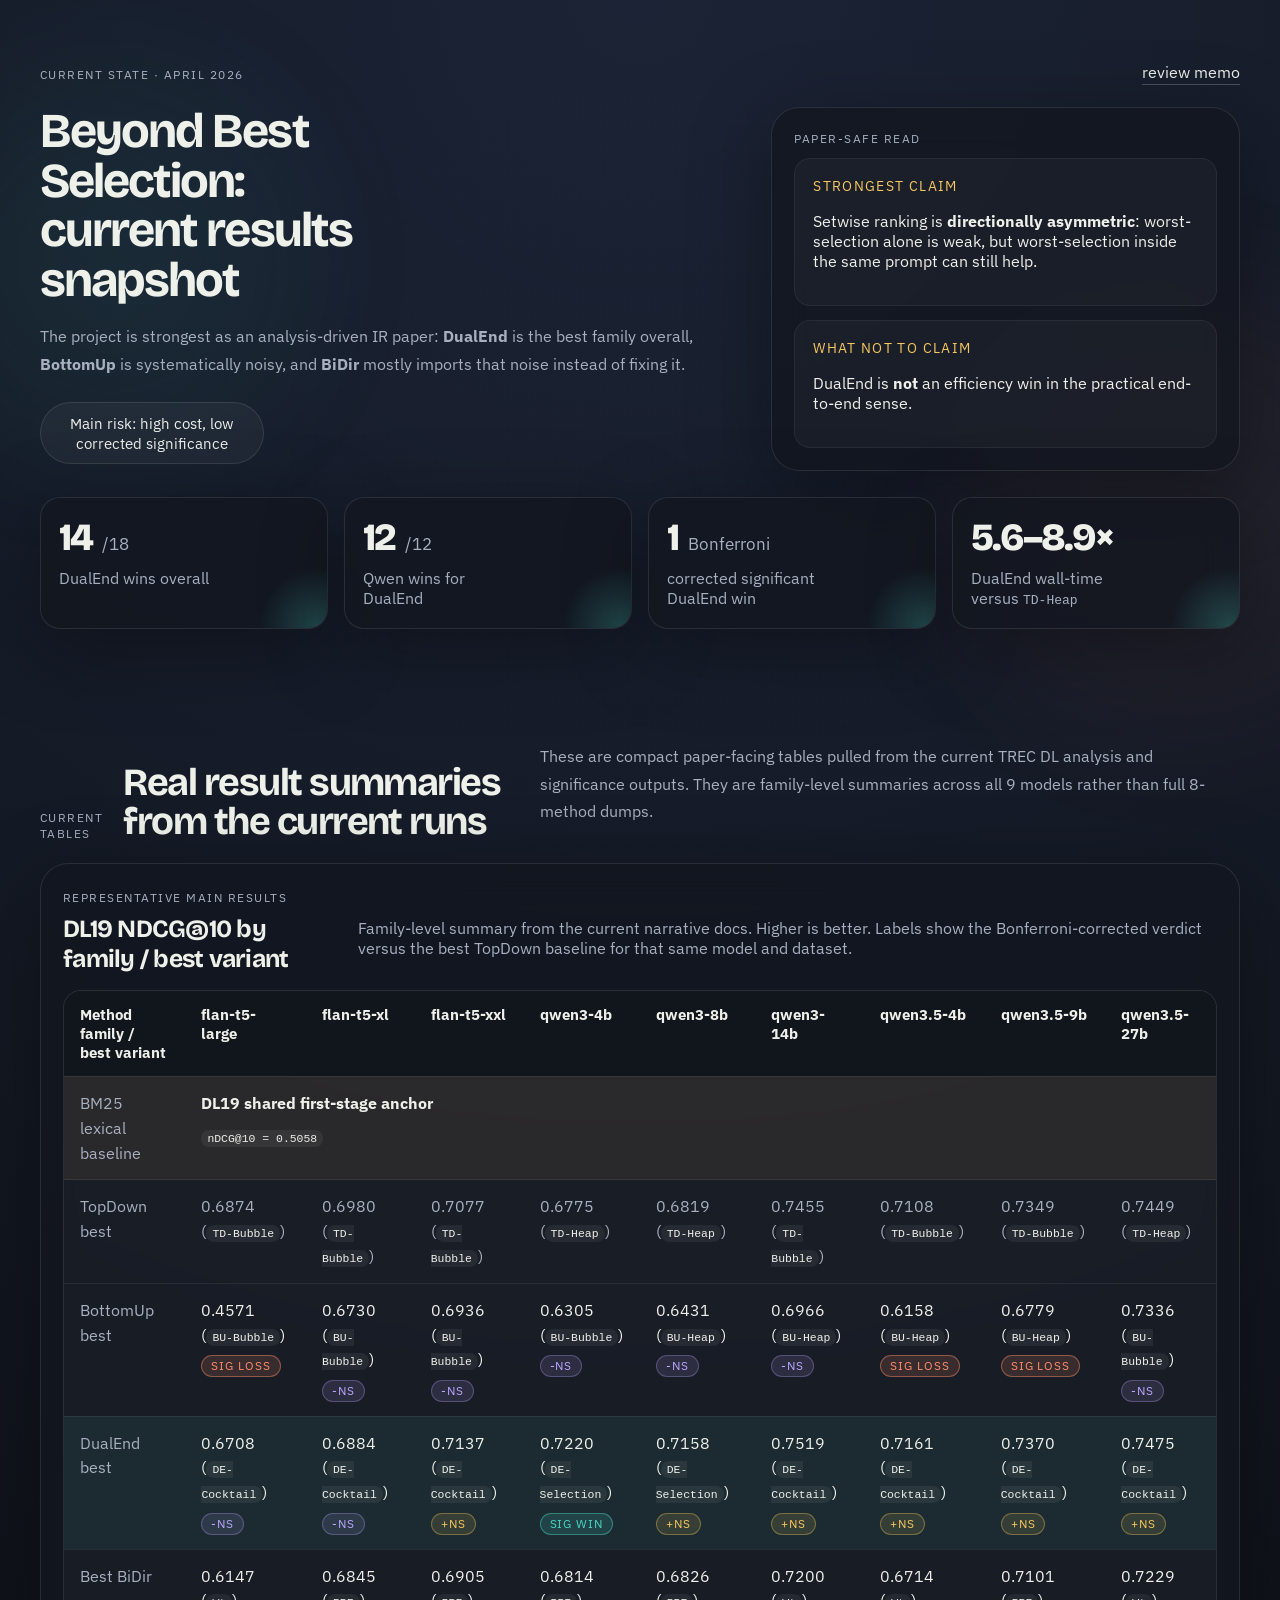
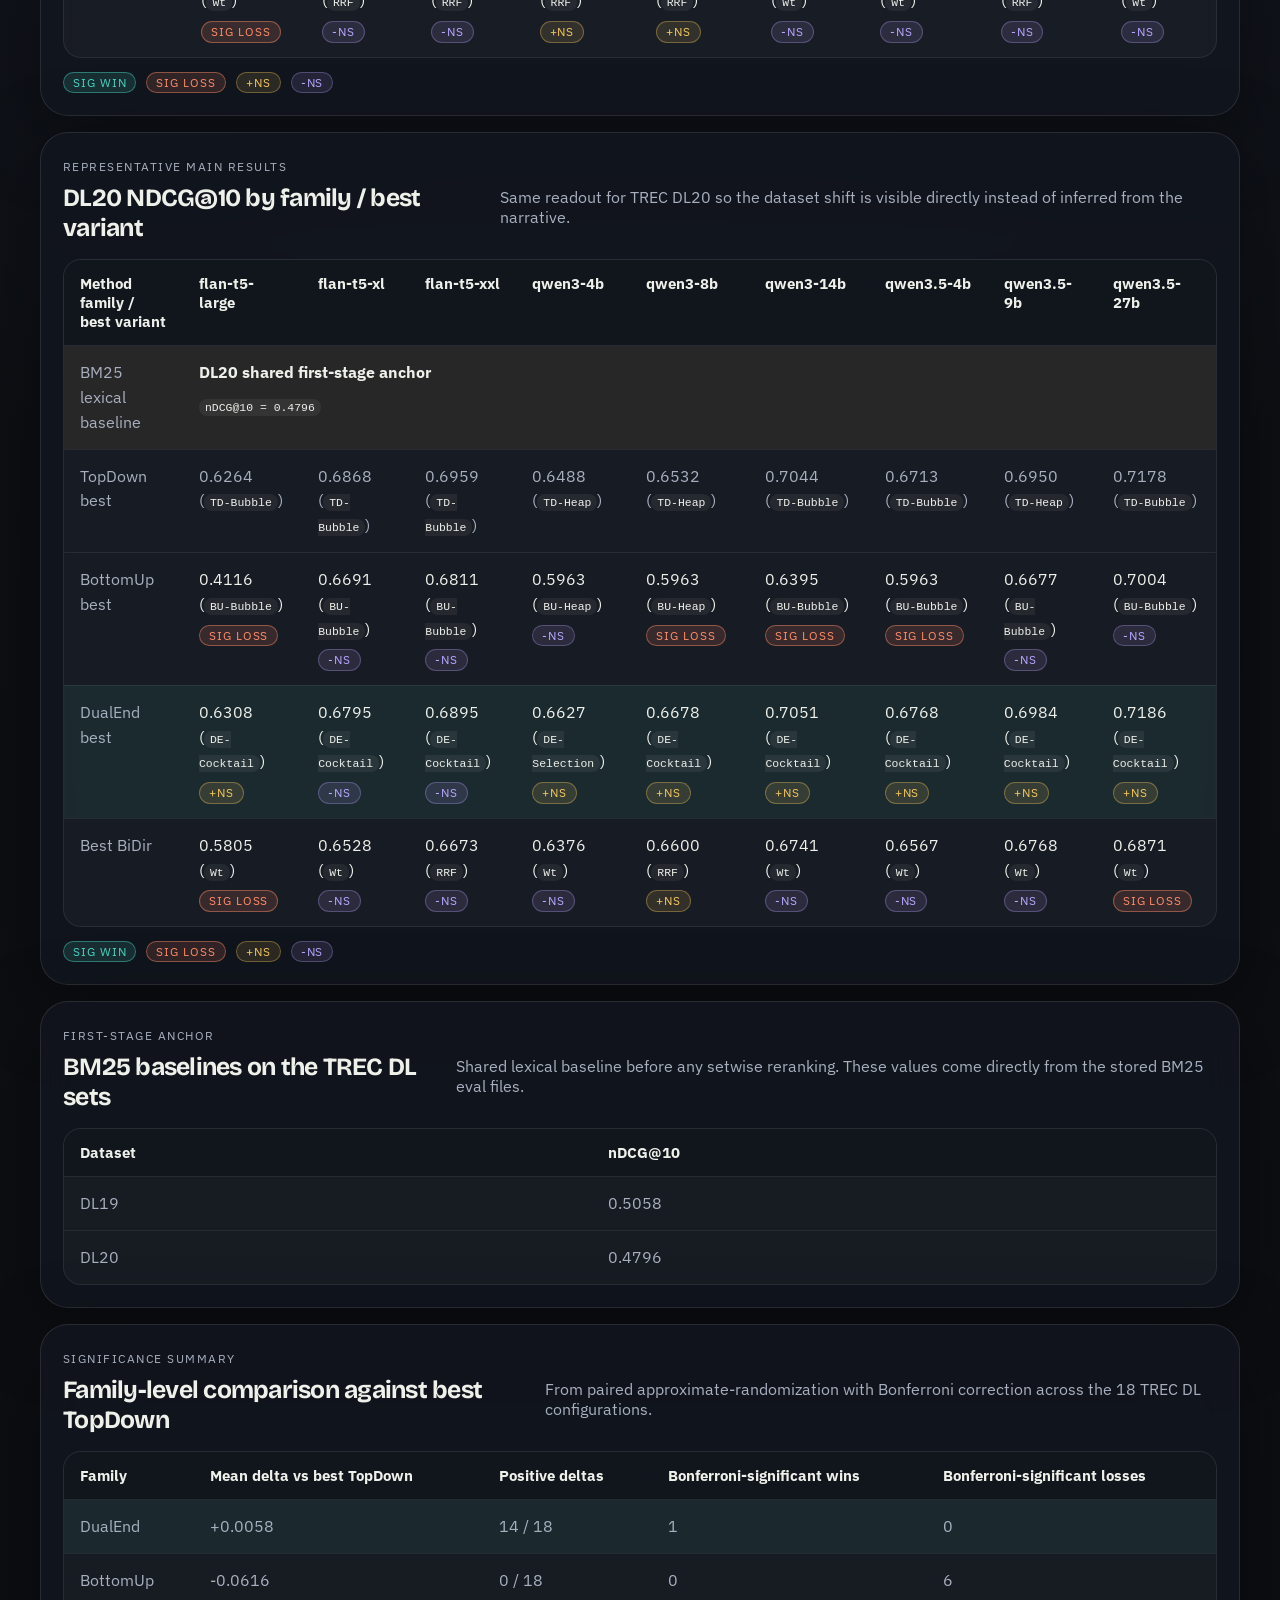
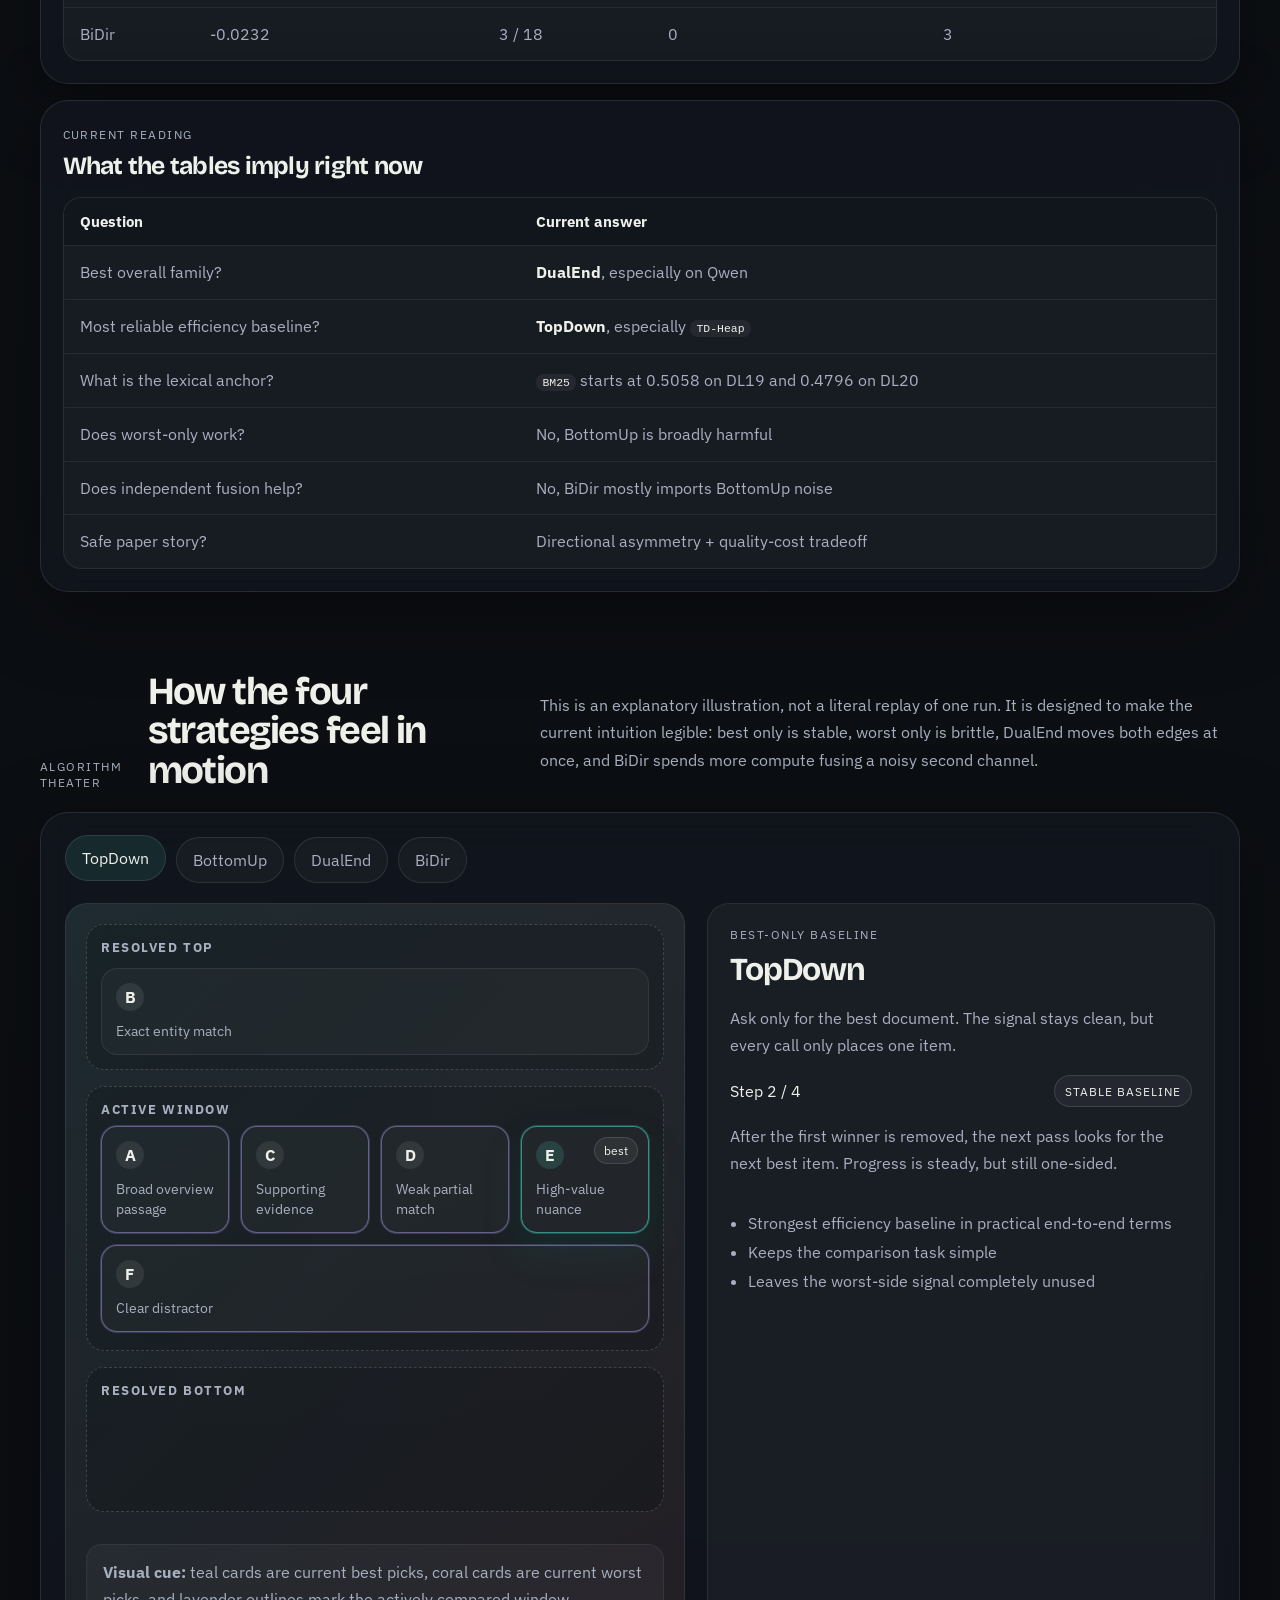
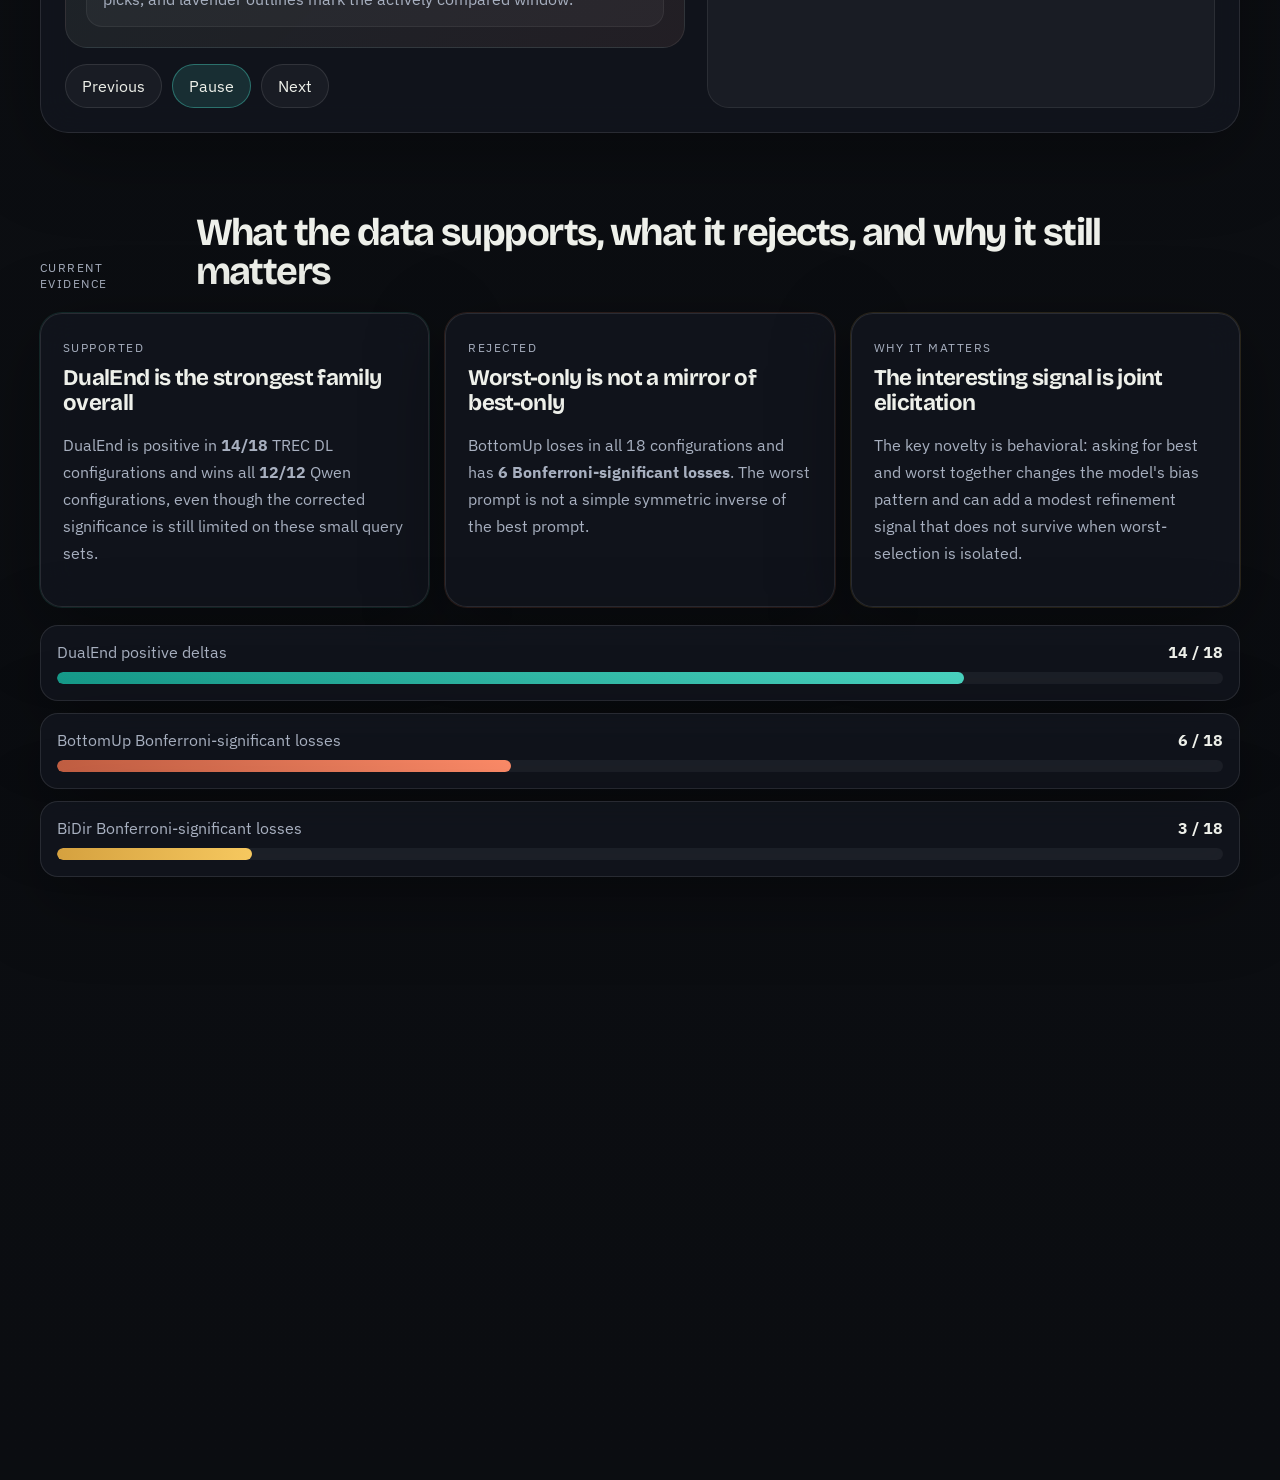
==== results-display/index.html @ 96c7e880 "add more experiments for analysis, add selective topdown-dualend routing" ====
<!doctype html>
<html lang="en">
  <head>
    <meta charset="utf-8" />
    <meta
      name="viewport"
      content="width=device-width, initial-scale=1, viewport-fit=cover"
    />
    <title>Beyond Best Selection · Results Display</title>
    <meta
      name="description"
      content="A static research results display for the current state of Beyond Best Selection."
    />
    <link rel="preconnect" href="https://fonts.googleapis.com" />
    <link rel="preconnect" href="https://fonts.gstatic.com" crossorigin />
    <link
      href="https://fonts.googleapis.com/css2?family=Bricolage+Grotesque:wght@400;500;700;800&family=IBM+Plex+Sans:wght@400;500;600&display=swap"
      rel="stylesheet"
    />
    <link rel="stylesheet" href="./styles.css" />
  </head>
  <body>
    <div class="ambient ambient-a"></div>
    <div class="ambient ambient-b"></div>
    <div class="page-shell">
      <header class="hero reveal">
        <div class="hero-topline">
          <span class="eyebrow">Current State · April 2026</span>
          <a class="ghost-link" href="../research_pipeline_setwise/RESULTS_REVIEW_V1.md"
            >review memo</a
          >
        </div>
        <div class="hero-grid">
          <div class="hero-copy">
            <h1>
              Beyond Best Selection:
              <br />
              current results snapshot
            </h1>
            <p class="lede">
              The project is strongest as an analysis-driven IR paper:
              <strong>DualEnd</strong> is the best family overall,
              <strong>BottomUp</strong> is systematically noisy, and
              <strong>BiDir</strong> mostly imports that noise instead of fixing
              it.
            </p>
            <div class="hero-chips">
              <span class="chip">Main risk: high cost, low corrected significance</span>
            </div>
          </div>
          <div class="hero-panel">
            <div class="panel-label">Paper-safe read</div>
            <div class="verdict-stack">
              <div class="verdict-card">
                <span class="verdict-kicker">Strongest claim</span>
                <p>
                  Setwise ranking is <strong>directionally asymmetric</strong>:
                  worst-selection alone is weak, but worst-selection inside the
                  same prompt can still help.
                </p>
              </div>
              <div class="verdict-card">
                <span class="verdict-kicker">What not to claim</span>
                <p>
                  DualEnd is <strong>not</strong> an efficiency win in the
                  practical end-to-end sense.
                </p>
              </div>
            </div>
          </div>
        </div>

        <section class="metrics-strip reveal">
          <article class="metric-card">
            <span class="metric-value count-up" data-target="14">0</span>
            <span class="metric-suffix">/18</span>
            <p>DualEnd wins overall</p>
          </article>
          <article class="metric-card">
            <span class="metric-value count-up" data-target="12">0</span>
            <span class="metric-suffix">/12</span>
            <p>Qwen wins for DualEnd</p>
          </article>
          <article class="metric-card">
            <span class="metric-value count-up" data-target="1">0</span>
            <span class="metric-suffix">Bonferroni</span>
            <p>corrected significant DualEnd win</p>
          </article>
          <article class="metric-card">
            <span class="metric-value">5.6–8.9×</span>
            <p>DualEnd wall-time versus <code>TD-Heap</code></p>
          </article>
        </section>
      </header>

      <main>
        <section class="section reveal" id="tables">
          <div class="section-head">
            <span class="eyebrow">Current Tables</span>
            <h2>Real result summaries from the current runs</h2>
            <p>
              These are compact paper-facing tables pulled from the current TREC
              DL analysis and significance outputs. They are family-level
              summaries across all 9 models rather than full 8-method dumps.
            </p>
          </div>

          <div class="table-stack">
            <article class="table-card">
              <div class="table-head">
                <div>
                  <span class="table-kicker">Representative Main Results</span>
                  <h3>DL19 NDCG@10 by family / best variant</h3>
                </div>
                <p>
                  Family-level summary from the current narrative docs. Higher
                  is better. Labels show the Bonferroni-corrected verdict versus
                  the best TopDown baseline for that same model and dataset.
                </p>
              </div>
              <div class="table-wrap">
                <table class="results-table">
                  <thead>
                    <tr>
                      <th>Method family / best variant</th>
                      <th>flan-t5-large</th>
                      <th>flan-t5-xl</th>
                      <th>flan-t5-xxl</th>
                      <th>qwen3-4b</th>
                      <th>qwen3-8b</th>
                      <th>qwen3-14b</th>
                      <th>qwen3.5-4b</th>
                      <th>qwen3.5-9b</th>
                      <th>qwen3.5-27b</th>
                    </tr>
                  </thead>
                  <tbody>
                    <tr class="row-baseline">
                      <td>BM25 lexical baseline</td>
                      <td colspan="9">
                        <div class="baseline-inline">
                          <strong>DL19 shared first-stage anchor</strong>
                          <span><code>nDCG@10 = 0.5058</code></span>
                        </div>
                      </td>
                    </tr>
                    <tr>
                      <td>TopDown best</td>
                      <td>0.6874 (<code>TD-Bubble</code>)</td>
                      <td>0.6980 (<code>TD-Bubble</code>)</td>
                      <td>0.7077 (<code>TD-Bubble</code>)</td>
                      <td>0.6775 (<code>TD-Heap</code>)</td>
                      <td>0.6819 (<code>TD-Heap</code>)</td>
                      <td>0.7455 (<code>TD-Bubble</code>)</td>
                      <td>0.7108 (<code>TD-Bubble</code>)</td>
                      <td>0.7349 (<code>TD-Bubble</code>)</td>
                      <td>0.7449 (<code>TD-Heap</code>)</td>
                    </tr>
                    <tr>
                      <td>BottomUp best</td>
                      <td>
                        <div class="table-cell-stack">
                          <div class="cell-main">0.4571 (<code>BU-Bubble</code>)</div>
                          <span class="sig-tag sig-loss">sig loss</span>
                        </div>
                      </td>
                      <td>
                        <div class="table-cell-stack">
                          <div class="cell-main">0.6730 (<code>BU-Bubble</code>)</div>
                          <span class="sig-tag sig-neg-ns">-ns</span>
                        </div>
                      </td>
                      <td>
                        <div class="table-cell-stack">
                          <div class="cell-main">0.6936 (<code>BU-Bubble</code>)</div>
                          <span class="sig-tag sig-neg-ns">-ns</span>
                        </div>
                      </td>
                      <td>
                        <div class="table-cell-stack">
                          <div class="cell-main">0.6305 (<code>BU-Bubble</code>)</div>
                          <span class="sig-tag sig-neg-ns">-ns</span>
                        </div>
                      </td>
                      <td>
                        <div class="table-cell-stack">
                          <div class="cell-main">0.6431 (<code>BU-Heap</code>)</div>
                          <span class="sig-tag sig-neg-ns">-ns</span>
                        </div>
                      </td>
                      <td>
                        <div class="table-cell-stack">
                          <div class="cell-main">0.6966 (<code>BU-Heap</code>)</div>
                          <span class="sig-tag sig-neg-ns">-ns</span>
                        </div>
                      </td>
                      <td>
                        <div class="table-cell-stack">
                          <div class="cell-main">0.6158 (<code>BU-Heap</code>)</div>
                          <span class="sig-tag sig-loss">sig loss</span>
                        </div>
                      </td>
                      <td>
                        <div class="table-cell-stack">
                          <div class="cell-main">0.6779 (<code>BU-Heap</code>)</div>
                          <span class="sig-tag sig-loss">sig loss</span>
                        </div>
                      </td>
                      <td>
                        <div class="table-cell-stack">
                          <div class="cell-main">0.7336 (<code>BU-Bubble</code>)</div>
                          <span class="sig-tag sig-neg-ns">-ns</span>
                        </div>
                      </td>
                    </tr>
                    <tr class="row-highlight">
                      <td>DualEnd best</td>
                      <td>
                        <div class="table-cell-stack">
                          <div class="cell-main">0.6708 (<code>DE-Cocktail</code>)</div>
                          <span class="sig-tag sig-neg-ns">-ns</span>
                        </div>
                      </td>
                      <td>
                        <div class="table-cell-stack">
                          <div class="cell-main">0.6884 (<code>DE-Cocktail</code>)</div>
                          <span class="sig-tag sig-neg-ns">-ns</span>
                        </div>
                      </td>
                      <td>
                        <div class="table-cell-stack">
                          <div class="cell-main">0.7137 (<code>DE-Cocktail</code>)</div>
                          <span class="sig-tag sig-pos-ns">+ns</span>
                        </div>
                      </td>
                      <td>
                        <div class="table-cell-stack">
                          <div class="cell-main">0.7220 (<code>DE-Selection</code>)</div>
                          <span class="sig-tag sig-win">sig win</span>
                        </div>
                      </td>
                      <td>
                        <div class="table-cell-stack">
                          <div class="cell-main">0.7158 (<code>DE-Selection</code>)</div>
                          <span class="sig-tag sig-pos-ns">+ns</span>
                        </div>
                      </td>
                      <td>
                        <div class="table-cell-stack">
                          <div class="cell-main">0.7519 (<code>DE-Cocktail</code>)</div>
                          <span class="sig-tag sig-pos-ns">+ns</span>
                        </div>
                      </td>
                      <td>
                        <div class="table-cell-stack">
                          <div class="cell-main">0.7161 (<code>DE-Cocktail</code>)</div>
                          <span class="sig-tag sig-pos-ns">+ns</span>
                        </div>
                      </td>
                      <td>
                        <div class="table-cell-stack">
                          <div class="cell-main">0.7370 (<code>DE-Cocktail</code>)</div>
                          <span class="sig-tag sig-pos-ns">+ns</span>
                        </div>
                      </td>
                      <td>
                        <div class="table-cell-stack">
                          <div class="cell-main">0.7475 (<code>DE-Cocktail</code>)</div>
                          <span class="sig-tag sig-pos-ns">+ns</span>
                        </div>
                      </td>
                    </tr>
                    <tr>
                      <td>Best BiDir</td>
                      <td>
                        <div class="table-cell-stack">
                          <div class="cell-main">0.6147 (<code>Wt</code>)</div>
                          <span class="sig-tag sig-loss">sig loss</span>
                        </div>
                      </td>
                      <td>
                        <div class="table-cell-stack">
                          <div class="cell-main">0.6845 (<code>RRF</code>)</div>
                          <span class="sig-tag sig-neg-ns">-ns</span>
                        </div>
                      </td>
                      <td>
                        <div class="table-cell-stack">
                          <div class="cell-main">0.6905 (<code>RRF</code>)</div>
                          <span class="sig-tag sig-neg-ns">-ns</span>
                        </div>
                      </td>
                      <td>
                        <div class="table-cell-stack">
                          <div class="cell-main">0.6814 (<code>RRF</code>)</div>
                          <span class="sig-tag sig-pos-ns">+ns</span>
                        </div>
                      </td>
                      <td>
                        <div class="table-cell-stack">
                          <div class="cell-main">0.6826 (<code>RRF</code>)</div>
                          <span class="sig-tag sig-pos-ns">+ns</span>
                        </div>
                      </td>
                      <td>
                        <div class="table-cell-stack">
                          <div class="cell-main">0.7200 (<code>Wt</code>)</div>
                          <span class="sig-tag sig-neg-ns">-ns</span>
                        </div>
                      </td>
                      <td>
                        <div class="table-cell-stack">
                          <div class="cell-main">0.6714 (<code>Wt</code>)</div>
                          <span class="sig-tag sig-neg-ns">-ns</span>
                        </div>
                      </td>
                      <td>
                        <div class="table-cell-stack">
                          <div class="cell-main">0.7101 (<code>RRF</code>)</div>
                          <span class="sig-tag sig-neg-ns">-ns</span>
                        </div>
                      </td>
                      <td>
                        <div class="table-cell-stack">
                          <div class="cell-main">0.7229 (<code>Wt</code>)</div>
                          <span class="sig-tag sig-neg-ns">-ns</span>
                        </div>
                      </td>
                    </tr>
                  </tbody>
                </table>
              </div>
              <div class="sig-legend">
                <span class="sig-tag sig-win">sig win</span>
                <span class="sig-tag sig-loss">sig loss</span>
                <span class="sig-tag sig-pos-ns">+ns</span>
                <span class="sig-tag sig-neg-ns">-ns</span>
              </div>
            </article>

            <article class="table-card">
              <div class="table-head">
                <div>
                  <span class="table-kicker">Representative Main Results</span>
                  <h3>DL20 NDCG@10 by family / best variant</h3>
                </div>
                <p>
                  Same readout for TREC DL20 so the dataset shift is visible
                  directly instead of inferred from the narrative.
                </p>
              </div>
              <div class="table-wrap">
                <table class="results-table">
                  <thead>
                    <tr>
                      <th>Method family / best variant</th>
                      <th>flan-t5-large</th>
                      <th>flan-t5-xl</th>
                      <th>flan-t5-xxl</th>
                      <th>qwen3-4b</th>
                      <th>qwen3-8b</th>
                      <th>qwen3-14b</th>
                      <th>qwen3.5-4b</th>
                      <th>qwen3.5-9b</th>
                      <th>qwen3.5-27b</th>
                    </tr>
                  </thead>
                  <tbody>
                    <tr class="row-baseline">
                      <td>BM25 lexical baseline</td>
                      <td colspan="9">
                        <div class="baseline-inline">
                          <strong>DL20 shared first-stage anchor</strong>
                          <span><code>nDCG@10 = 0.4796</code></span>
                        </div>
                      </td>
                    </tr>
                    <tr>
                      <td>TopDown best</td>
                      <td>0.6264 (<code>TD-Bubble</code>)</td>
                      <td>0.6868 (<code>TD-Bubble</code>)</td>
                      <td>0.6959 (<code>TD-Bubble</code>)</td>
                      <td>0.6488 (<code>TD-Heap</code>)</td>
                      <td>0.6532 (<code>TD-Heap</code>)</td>
                      <td>0.7044 (<code>TD-Bubble</code>)</td>
                      <td>0.6713 (<code>TD-Bubble</code>)</td>
                      <td>0.6950 (<code>TD-Heap</code>)</td>
                      <td>0.7178 (<code>TD-Bubble</code>)</td>
                    </tr>
                    <tr>
                      <td>BottomUp best</td>
                      <td>
                        <div class="table-cell-stack">
                          <div class="cell-main">0.4116 (<code>BU-Bubble</code>)</div>
                          <span class="sig-tag sig-loss">sig loss</span>
                        </div>
                      </td>
                      <td>
                        <div class="table-cell-stack">
                          <div class="cell-main">0.6691 (<code>BU-Bubble</code>)</div>
                          <span class="sig-tag sig-neg-ns">-ns</span>
                        </div>
                      </td>
                      <td>
                        <div class="table-cell-stack">
                          <div class="cell-main">0.6811 (<code>BU-Bubble</code>)</div>
                          <span class="sig-tag sig-neg-ns">-ns</span>
                        </div>
                      </td>
                      <td>
                        <div class="table-cell-stack">
                          <div class="cell-main">0.5963 (<code>BU-Heap</code>)</div>
                          <span class="sig-tag sig-neg-ns">-ns</span>
                        </div>
                      </td>
                      <td>
                        <div class="table-cell-stack">
                          <div class="cell-main">0.5963 (<code>BU-Heap</code>)</div>
                          <span class="sig-tag sig-loss">sig loss</span>
                        </div>
                      </td>
                      <td>
                        <div class="table-cell-stack">
                          <div class="cell-main">0.6395 (<code>BU-Bubble</code>)</div>
                          <span class="sig-tag sig-loss">sig loss</span>
                        </div>
                      </td>
                      <td>
                        <div class="table-cell-stack">
                          <div class="cell-main">0.5963 (<code>BU-Bubble</code>)</div>
                          <span class="sig-tag sig-loss">sig loss</span>
                        </div>
                      </td>
                      <td>
                        <div class="table-cell-stack">
                          <div class="cell-main">0.6677 (<code>BU-Bubble</code>)</div>
                          <span class="sig-tag sig-neg-ns">-ns</span>
                        </div>
                      </td>
                      <td>
                        <div class="table-cell-stack">
                          <div class="cell-main">0.7004 (<code>BU-Bubble</code>)</div>
                          <span class="sig-tag sig-neg-ns">-ns</span>
                        </div>
                      </td>
                    </tr>
                    <tr class="row-highlight">
                      <td>DualEnd best</td>
                      <td>
                        <div class="table-cell-stack">
                          <div class="cell-main">0.6308 (<code>DE-Cocktail</code>)</div>
                          <span class="sig-tag sig-pos-ns">+ns</span>
                        </div>
                      </td>
                      <td>
                        <div class="table-cell-stack">
                          <div class="cell-main">0.6795 (<code>DE-Cocktail</code>)</div>
                          <span class="sig-tag sig-neg-ns">-ns</span>
                        </div>
                      </td>
                      <td>
                        <div class="table-cell-stack">
                          <div class="cell-main">0.6895 (<code>DE-Cocktail</code>)</div>
                          <span class="sig-tag sig-neg-ns">-ns</span>
                        </div>
                      </td>
                      <td>
                        <div class="table-cell-stack">
                          <div class="cell-main">0.6627 (<code>DE-Selection</code>)</div>
                          <span class="sig-tag sig-pos-ns">+ns</span>
                        </div>
                      </td>
                      <td>
                        <div class="table-cell-stack">
                          <div class="cell-main">0.6678 (<code>DE-Cocktail</code>)</div>
                          <span class="sig-tag sig-pos-ns">+ns</span>
                        </div>
                      </td>
                      <td>
                        <div class="table-cell-stack">
                          <div class="cell-main">0.7051 (<code>DE-Cocktail</code>)</div>
                          <span class="sig-tag sig-pos-ns">+ns</span>
                        </div>
                      </td>
                      <td>
                        <div class="table-cell-stack">
                          <div class="cell-main">0.6768 (<code>DE-Cocktail</code>)</div>
                          <span class="sig-tag sig-pos-ns">+ns</span>
                        </div>
                      </td>
                      <td>
                        <div class="table-cell-stack">
                          <div class="cell-main">0.6984 (<code>DE-Cocktail</code>)</div>
                          <span class="sig-tag sig-pos-ns">+ns</span>
                        </div>
                      </td>
                      <td>
                        <div class="table-cell-stack">
                          <div class="cell-main">0.7186 (<code>DE-Cocktail</code>)</div>
                          <span class="sig-tag sig-pos-ns">+ns</span>
                        </div>
                      </td>
                    </tr>
                    <tr>
                      <td>Best BiDir</td>
                      <td>
                        <div class="table-cell-stack">
                          <div class="cell-main">0.5805 (<code>Wt</code>)</div>
                          <span class="sig-tag sig-loss">sig loss</span>
                        </div>
                      </td>
                      <td>
                        <div class="table-cell-stack">
                          <div class="cell-main">0.6528 (<code>Wt</code>)</div>
                          <span class="sig-tag sig-neg-ns">-ns</span>
                        </div>
                      </td>
                      <td>
                        <div class="table-cell-stack">
                          <div class="cell-main">0.6673 (<code>RRF</code>)</div>
                          <span class="sig-tag sig-neg-ns">-ns</span>
                        </div>
                      </td>
                      <td>
                        <div class="table-cell-stack">
                          <div class="cell-main">0.6376 (<code>Wt</code>)</div>
                          <span class="sig-tag sig-neg-ns">-ns</span>
                        </div>
                      </td>
                      <td>
                        <div class="table-cell-stack">
                          <div class="cell-main">0.6600 (<code>RRF</code>)</div>
                          <span class="sig-tag sig-pos-ns">+ns</span>
                        </div>
                      </td>
                      <td>
                        <div class="table-cell-stack">
                          <div class="cell-main">0.6741 (<code>Wt</code>)</div>
                          <span class="sig-tag sig-neg-ns">-ns</span>
                        </div>
                      </td>
                      <td>
                        <div class="table-cell-stack">
                          <div class="cell-main">0.6567 (<code>Wt</code>)</div>
                          <span class="sig-tag sig-neg-ns">-ns</span>
                        </div>
                      </td>
                      <td>
                        <div class="table-cell-stack">
                          <div class="cell-main">0.6768 (<code>Wt</code>)</div>
                          <span class="sig-tag sig-neg-ns">-ns</span>
                        </div>
                      </td>
                      <td>
                        <div class="table-cell-stack">
                          <div class="cell-main">0.6871 (<code>Wt</code>)</div>
                          <span class="sig-tag sig-loss">sig loss</span>
                        </div>
                      </td>
                    </tr>
                  </tbody>
                </table>
              </div>
              <div class="sig-legend">
                <span class="sig-tag sig-win">sig win</span>
                <span class="sig-tag sig-loss">sig loss</span>
                <span class="sig-tag sig-pos-ns">+ns</span>
                <span class="sig-tag sig-neg-ns">-ns</span>
              </div>
            </article>

            <article class="table-card">
              <div class="table-head">
                <div>
                  <span class="table-kicker">First-Stage Anchor</span>
                  <h3>BM25 baselines on the TREC DL sets</h3>
                </div>
                <p>
                  Shared lexical baseline before any setwise reranking. These
                  values come directly from the stored BM25 eval files.
                </p>
              </div>
              <div class="table-wrap">
                <table class="results-table results-table-compact">
                  <thead>
                    <tr>
                      <th>Dataset</th>
                      <th>nDCG@10</th>
                    </tr>
                  </thead>
                  <tbody>
                    <tr>
                      <td>DL19</td>
                      <td>0.5058</td>
                    </tr>
                    <tr>
                      <td>DL20</td>
                      <td>0.4796</td>
                    </tr>
                  </tbody>
                </table>
              </div>
            </article>

            <article class="table-card">
              <div class="table-head">
                <div>
                  <span class="table-kicker">Significance Summary</span>
                  <h3>Family-level comparison against best TopDown</h3>
                </div>
                <p>
                  From paired approximate-randomization with Bonferroni correction
                  across the 18 TREC DL configurations.
                </p>
              </div>
              <div class="table-wrap">
                <table class="results-table results-table-compact">
                  <thead>
                    <tr>
                      <th>Family</th>
                      <th>Mean delta vs best TopDown</th>
                      <th>Positive deltas</th>
                      <th>Bonferroni-significant wins</th>
                      <th>Bonferroni-significant losses</th>
                    </tr>
                  </thead>
                  <tbody>
                    <tr class="row-highlight">
                      <td>DualEnd</td>
                      <td>+0.0058</td>
                      <td>14 / 18</td>
                      <td>1</td>
                      <td>0</td>
                    </tr>
                    <tr>
                      <td>BottomUp</td>
                      <td>-0.0616</td>
                      <td>0 / 18</td>
                      <td>0</td>
                      <td>6</td>
                    </tr>
                    <tr>
                      <td>BiDir</td>
                      <td>-0.0232</td>
                      <td>3 / 18</td>
                      <td>0</td>
                      <td>3</td>
                    </tr>
                  </tbody>
                </table>
              </div>
            </article>

            <article class="table-card">
              <div class="table-head">
                <div>
                  <span class="table-kicker">Current Reading</span>
                  <h3>What the tables imply right now</h3>
                </div>
              </div>
              <div class="table-wrap">
                <table class="results-table results-table-compact">
                  <thead>
                    <tr>
                      <th>Question</th>
                      <th>Current answer</th>
                    </tr>
                  </thead>
                  <tbody>
                    <tr>
                      <td>Best overall family?</td>
                      <td><strong>DualEnd</strong>, especially on Qwen</td>
                    </tr>
                    <tr>
                      <td>Most reliable efficiency baseline?</td>
                      <td><strong>TopDown</strong>, especially <code>TD-Heap</code></td>
                    </tr>
                    <tr>
                      <td>What is the lexical anchor?</td>
                      <td><code>BM25</code> starts at 0.5058 on DL19 and 0.4796 on DL20</td>
                    </tr>
                    <tr>
                      <td>Does worst-only work?</td>
                      <td>No, BottomUp is broadly harmful</td>
                    </tr>
                    <tr>
                      <td>Does independent fusion help?</td>
                      <td>No, BiDir mostly imports BottomUp noise</td>
                    </tr>
                    <tr>
                      <td>Safe paper story?</td>
                      <td>Directional asymmetry + quality-cost tradeoff</td>
                    </tr>
                  </tbody>
                </table>
              </div>
            </article>
          </div>
        </section>

        <section class="section reveal" id="theater">
          <div class="section-head">
            <span class="eyebrow">Algorithm Theater</span>
            <h2>How the four strategies feel in motion</h2>
            <p>
              This is an explanatory illustration, not a literal replay of one
              run. It is designed to make the current intuition legible: best
              only is stable, worst only is brittle, DualEnd moves both edges at
              once, and BiDir spends more compute fusing a noisy second channel.
            </p>
          </div>

          <div class="theater-frame">
            <div class="algo-tabs" id="algoTabs" aria-label="Algorithm selector"></div>

            <div class="theater-layout">
              <div class="stage-wrap">
                <div id="algorithmStage" class="algorithm-stage" aria-live="polite"></div>
                <div class="theater-controls">
                  <button id="prevStep" class="control-btn" type="button">
                    Previous
                  </button>
                  <button id="playToggle" class="control-btn is-primary" type="button">
                    Pause
                  </button>
                  <button id="nextStep" class="control-btn" type="button">
                    Next
                  </button>
                </div>
              </div>

              <aside class="theater-panel">
                <div class="panel-label" id="algoKicker">Baseline</div>
                <h3 id="algoTitle">TopDown</h3>
                <p id="algoSummary">
                  Ask only for the best document, keep the signal clean, and
                  sort the rest later.
                </p>
                <div class="step-header">
                  <span id="algoStepIndex">Step 1 / 4</span>
                  <span id="algoBadge" class="algo-badge">stable baseline</span>
                </div>
                <p id="stepNarrative" class="step-narrative"></p>
                <ul id="algoBullets" class="bullet-list"></ul>
              </aside>
            </div>
          </div>
        </section>

        <section class="section reveal" id="evidence">
          <div class="section-head">
            <span class="eyebrow">Current Evidence</span>
            <h2>What the data supports, what it rejects, and why it still matters</h2>
          </div>

          <div class="evidence-grid">
            <article class="insight-card support">
              <span class="card-kicker">Supported</span>
              <h3>DualEnd is the strongest family overall</h3>
              <p>
                DualEnd is positive in <strong>14/18</strong> TREC DL
                configurations and wins all <strong>12/12</strong> Qwen
                configurations, even though the corrected significance is still
                limited on these small query sets.
              </p>
            </article>

            <article class="insight-card reject">
              <span class="card-kicker">Rejected</span>
              <h3>Worst-only is not a mirror of best-only</h3>
              <p>
                BottomUp loses in all 18 configurations and has
                <strong>6 Bonferroni-significant losses</strong>. The worst prompt is
                not a simple symmetric inverse of the best prompt.
              </p>
            </article>

            <article class="insight-card nuance">
              <span class="card-kicker">Why it matters</span>
              <h3>The interesting signal is joint elicitation</h3>
              <p>
                The key novelty is behavioral: asking for best and worst
                together changes the model's bias pattern and can add a modest
                refinement signal that does not survive when worst-selection is
                isolated.
              </p>
            </article>
          </div>

          <div class="bar-board">
            <div class="bar-card">
              <div class="bar-meta">
                <span>DualEnd positive deltas</span>
                <strong>14 / 18</strong>
              </div>
              <div class="bar-track">
                <div class="bar-fill is-teal" style="--fill: 77.8%"></div>
              </div>
            </div>
            <div class="bar-card">
              <div class="bar-meta">
                <span>BottomUp Bonferroni-significant losses</span>
                <strong>6 / 18</strong>
              </div>
              <div class="bar-track">
                <div class="bar-fill is-coral" style="--fill: 38.9%"></div>
              </div>
            </div>
            <div class="bar-card">
              <div class="bar-meta">
                <span>BiDir Bonferroni-significant losses</span>
                <strong>3 / 18</strong>
              </div>
              <div class="bar-track">
                <div class="bar-fill is-gold" style="--fill: 16.7%"></div>
              </div>
            </div>
          </div>
        </section>

        <section class="section reveal" id="mechanism">
          <div class="section-head">
            <span class="eyebrow">Behavioral Fingerprint</span>
            <h2>The current mechanism story in one screen</h2>
          </div>

          <div class="fingerprint-grid">
            <article class="fingerprint-card">
              <span class="fingerprint-label">Agreement</span>
              <h3>DualEnd stays close to TopDown</h3>
              <p>
                <strong>Overlap@10 = 7.01</strong> and
                <strong>Kendall tau = 0.9254</strong> between TopDown and
                DualEnd. That is much closer than TopDown vs BottomUp.
              </p>
            </article>

            <article class="fingerprint-card">
              <span class="fingerprint-label">Bias</span>
              <h3><code>dual_worst</code> flips the positional pattern</h3>
              <p>
                Standalone worst-selection leans hard toward the last passage,
                but <code>dual_worst</code> shifts toward primacy instead:
                <strong>A ≈ 0.35</strong>, <strong>D ≈ 0.14</strong>.
              </p>
            </article>

            <article class="fingerprint-card">
              <span class="fingerprint-label">Interpretation</span>
              <h3>Worst helps only when it shares the same prompt</h3>
              <p>
                Independent BottomUp hurts. Independent fusion hurts. Same-call
                best-plus-worst is the only version that looks meaningfully
                useful.
              </p>
            </article>
          </div>
        </section>

      </main>

      <footer class="footer reveal">
        <p>
          Built from the current project state in
          <code>research_pipeline_setwise/</code> and <code>results/</code>.
        </p>
      </footer>
    </div>

    <script src="./script.js"></script>
  </body>
</html>
---- results-display/styles.css ----
:root {
  --bg: #0f1115;
  --bg-soft: #151922;
  --panel: rgba(18, 23, 31, 0.78);
  --panel-strong: rgba(24, 30, 40, 0.95);
  --text: #eef0ea;
  --muted: #a8b0c0;
  --teal: #4ad6c2;
  --teal-deep: #169c8b;
  --coral: #ff8c69;
  --gold: #f6c85f;
  --lavender: #b9a7ff;
  --line: rgba(255, 255, 255, 0.1);
  --shadow: 0 20px 80px rgba(0, 0, 0, 0.35);
  --radius-xl: 28px;
  --radius-lg: 22px;
  --radius-md: 16px;
  --max-width: 1200px;
}

*,
*::before,
*::after {
  box-sizing: border-box;
}

html {
  scroll-behavior: smooth;
}

body {
  margin: 0;
  min-height: 100vh;
  color: var(--text);
  background:
    radial-gradient(circle at top, rgba(54, 71, 116, 0.35), transparent 34%),
    linear-gradient(180deg, #0d1014 0%, #0b0d11 100%);
  font-family: "IBM Plex Sans", "Segoe UI", sans-serif;
  overflow-x: hidden;
}

body::before {
  content: "";
  position: fixed;
  inset: 0;
  pointer-events: none;
  opacity: 0.12;
  background-image:
    linear-gradient(rgba(255, 255, 255, 0.08) 1px, transparent 1px),
    linear-gradient(90deg, rgba(255, 255, 255, 0.08) 1px, transparent 1px);
  background-size: 24px 24px;
  mask-image: radial-gradient(circle at center, black 35%, transparent 85%);
}

.ambient {
  position: fixed;
  border-radius: 999px;
  filter: blur(80px);
  opacity: 0.3;
  pointer-events: none;
}

.ambient-a {
  width: 380px;
  height: 380px;
  background: rgba(74, 214, 194, 0.22);
  top: 8%;
  left: -80px;
  animation: drift 15s ease-in-out infinite;
}

.ambient-b {
  width: 440px;
  height: 440px;
  background: rgba(255, 140, 105, 0.18);
  right: -120px;
  top: 32%;
  animation: drift 18s ease-in-out infinite reverse;
}

.page-shell {
  position: relative;
  width: min(calc(100% - 32px), var(--max-width));
  margin: 0 auto;
  padding: 28px 0 80px;
}

.hero,
.section,
.footer {
  position: relative;
  z-index: 1;
}

.hero {
  padding: 34px 0 26px;
}

.hero-topline,
.section-head {
  display: flex;
  align-items: center;
  justify-content: space-between;
  gap: 20px;
}

.hero-topline {
  margin-bottom: 22px;
}

.eyebrow,
.panel-label,
.card-kicker,
.fingerprint-label {
  letter-spacing: 0.12em;
  text-transform: uppercase;
  color: var(--muted);
  font-size: 0.78rem;
}

.ghost-link {
  color: var(--text);
  text-decoration: none;
  border-bottom: 1px solid rgba(255, 255, 255, 0.22);
  padding-bottom: 2px;
  transition: color 180ms ease, border-color 180ms ease;
}

.ghost-link:hover {
  color: var(--teal);
  border-color: rgba(74, 214, 194, 0.5);
}

.hero-grid {
  display: grid;
  grid-template-columns: 1.2fr 0.8fr;
  gap: 28px;
  align-items: stretch;
}

.hero-copy h1,
.section-head h2,
.theater-panel h3 {
  font-family: "Bricolage Grotesque", "Avenir Next", sans-serif;
}

.hero-copy h1 {
  margin: 0 0 18px;
  font-size: clamp(2.1rem, 3.8vw, 4rem);
  line-height: 1.02;
  letter-spacing: -0.04em;
  max-width: 11.5ch;
}

.lede,
.section-head p,
.insight-card p,
.fingerprint-card p,
.roadmap-card p,
.theater-panel p,
.footer p {
  color: var(--muted);
  line-height: 1.7;
}

.hero-chips,
.metrics-strip,
.table-stack,
.evidence-grid,
.fingerprint-grid,
.roadmap-grid {
  display: grid;
  gap: 16px;
}

.hero-chips {
  grid-template-columns: repeat(3, minmax(0, 1fr));
  margin-top: 24px;
}

.chip {
  display: inline-flex;
  align-items: center;
  justify-content: center;
  min-height: 48px;
  border-radius: 999px;
  border: 1px solid var(--line);
  background: rgba(255, 255, 255, 0.04);
  color: var(--text);
  padding: 10px 14px;
  text-align: center;
  font-size: 0.95rem;
}

.chip-hot {
  border-color: rgba(74, 214, 194, 0.35);
  background: rgba(74, 214, 194, 0.12);
}

.hero-panel,
.metric-card,
.table-card,
.theater-frame,
.insight-card,
.bar-card,
.fingerprint-card,
.roadmap-card {
  border: 1px solid var(--line);
  background: var(--panel);
  box-shadow: var(--shadow);
  backdrop-filter: blur(18px);
}

.hero-panel {
  border-radius: var(--radius-xl);
  padding: 22px;
}

.verdict-stack {
  display: grid;
  gap: 14px;
  margin-top: 12px;
}

.verdict-card {
  padding: 18px;
  border-radius: var(--radius-md);
  background: rgba(255, 255, 255, 0.03);
  border: 1px solid rgba(255, 255, 255, 0.06);
}

.verdict-kicker {
  display: block;
  margin-bottom: 8px;
  color: var(--gold);
  font-size: 0.85rem;
  text-transform: uppercase;
  letter-spacing: 0.1em;
}

.metrics-strip {
  grid-template-columns: repeat(4, minmax(0, 1fr));
  margin-top: 26px;
}

.metric-card {
  position: relative;
  overflow: hidden;
  border-radius: 20px;
  padding: 20px 18px;
  min-height: 132px;
}

.metric-card::after {
  content: "";
  position: absolute;
  inset: auto -18% -45% auto;
  width: 120px;
  height: 120px;
  border-radius: 999px;
  background: radial-gradient(circle, rgba(74, 214, 194, 0.25), transparent 70%);
}

.table-stack {
  margin-top: 10px;
}

.table-card {
  border-radius: var(--radius-xl);
  padding: 22px;
}

.table-head {
  display: flex;
  align-items: end;
  justify-content: space-between;
  gap: 18px;
  margin-bottom: 16px;
}

.table-head h3 {
  margin: 8px 0 0;
  font-family: "Bricolage Grotesque", sans-serif;
  font-size: 1.55rem;
  letter-spacing: -0.03em;
}

.table-head p,
.table-kicker {
  color: var(--muted);
}

.table-kicker {
  font-size: 0.78rem;
  text-transform: uppercase;
  letter-spacing: 0.12em;
}

.table-wrap {
  overflow-x: auto;
  border-radius: 18px;
  border: 1px solid rgba(255, 255, 255, 0.08);
  background: rgba(255, 255, 255, 0.03);
}

.results-table {
  width: 100%;
  border-collapse: collapse;
  min-width: 880px;
}

.results-table.results-table-compact {
  min-width: 720px;
}

.results-table th,
.results-table td {
  padding: 14px 16px;
  text-align: left;
  vertical-align: top;
  border-bottom: 1px solid rgba(255, 255, 255, 0.07);
}

.results-table thead th {
  position: sticky;
  top: 0;
  background: rgba(17, 21, 29, 0.96);
  color: var(--text);
  z-index: 1;
  font-size: 0.92rem;
}

.results-table tbody td {
  color: var(--muted);
  line-height: 1.55;
}

.results-table tbody td strong {
  color: var(--text);
}

.results-table code {
  color: var(--text);
  background: rgba(255, 255, 255, 0.06);
  padding: 2px 6px;
  border-radius: 8px;
  font-size: 0.88em;
}

.baseline-inline {
  display: grid;
  gap: 8px;
}

.table-cell-stack {
  display: grid;
  gap: 8px;
}

.cell-main {
  color: var(--text);
}

.sig-legend {
  display: flex;
  flex-wrap: wrap;
  gap: 10px;
  margin-top: 14px;
}

.sig-tag {
  display: inline-flex;
  align-items: center;
  justify-content: center;
  width: fit-content;
  border-radius: 999px;
  padding: 4px 9px;
  font-size: 0.72rem;
  line-height: 1;
  letter-spacing: 0.08em;
  text-transform: uppercase;
  border: 1px solid rgba(255, 255, 255, 0.12);
  background: rgba(255, 255, 255, 0.05);
  color: var(--text);
  white-space: nowrap;
}

.sig-win {
  border-color: rgba(74, 214, 194, 0.45);
  background: rgba(74, 214, 194, 0.14);
  color: var(--teal);
}

.sig-loss {
  border-color: rgba(255, 140, 105, 0.45);
  background: rgba(255, 140, 105, 0.14);
  color: var(--coral);
}

.sig-pos-ns {
  border-color: rgba(246, 200, 95, 0.35);
  background: rgba(246, 200, 95, 0.12);
  color: var(--gold);
}

.sig-neg-ns {
  border-color: rgba(185, 167, 255, 0.3);
  background: rgba(185, 167, 255, 0.12);
  color: var(--lavender);
}

.results-table .row-baseline td {
  background: rgba(246, 200, 95, 0.07);
}

.results-table .row-highlight td {
  background: rgba(74, 214, 194, 0.08);
}

.results-table tbody tr:last-child td {
  border-bottom: none;
}

.metric-value {
  display: inline-block;
  font-family: "Bricolage Grotesque", sans-serif;
  font-weight: 800;
  font-size: 2.4rem;
  line-height: 1;
  letter-spacing: -0.05em;
}

.metric-suffix {
  margin-left: 6px;
  font-size: 1.05rem;
  color: var(--muted);
}

.metric-card p {
  margin: 12px 0 0;
  max-width: 16ch;
  color: var(--muted);
}

.section {
  margin-top: 72px;
}

.section-head {
  align-items: end;
  margin-bottom: 22px;
}

.section-head h2 {
  margin: 8px 0 0;
  font-size: clamp(1.7rem, 3vw, 3rem);
  line-height: 1.02;
  letter-spacing: -0.04em;
}

.section-head p {
  max-width: 70ch;
}

.theater-frame {
  border-radius: var(--radius-xl);
  padding: 24px;
}

.algo-tabs {
  display: flex;
  flex-wrap: wrap;
  gap: 10px;
  margin-bottom: 20px;
}

.algo-tab {
  appearance: none;
  border: 1px solid var(--line);
  background: rgba(255, 255, 255, 0.03);
  color: var(--muted);
  border-radius: 999px;
  padding: 12px 16px;
  font: inherit;
  cursor: pointer;
  transition: transform 160ms ease, background 160ms ease, color 160ms ease;
}

.algo-tab:hover,
.algo-tab[aria-selected="true"] {
  color: var(--text);
  transform: translateY(-2px);
  background: rgba(74, 214, 194, 0.11);
}

.theater-layout {
  display: grid;
  grid-template-columns: 1.1fr 0.9fr;
  gap: 22px;
}

.stage-wrap {
  display: grid;
  gap: 16px;
}

.algorithm-stage {
  min-height: 460px;
  border-radius: 22px;
  padding: 20px;
  background:
    linear-gradient(180deg, rgba(255, 255, 255, 0.04), rgba(255, 255, 255, 0.02)),
    linear-gradient(135deg, rgba(74, 214, 194, 0.08), rgba(255, 140, 105, 0.06));
  border: 1px solid rgba(255, 255, 255, 0.08);
}

.stage-grid {
  display: grid;
  gap: 16px;
  height: 100%;
}

.stage-lane {
  border-radius: 18px;
  border: 1px dashed rgba(255, 255, 255, 0.16);
  background: rgba(0, 0, 0, 0.16);
  padding: 14px;
}

.stage-lane h4 {
  margin: 0 0 12px;
  color: var(--muted);
  font-size: 0.82rem;
  letter-spacing: 0.12em;
  text-transform: uppercase;
}

.card-row {
  display: flex;
  flex-wrap: wrap;
  gap: 12px;
  min-height: 86px;
}

.doc-card {
  min-width: 118px;
  flex: 1 1 120px;
  border-radius: 16px;
  border: 1px solid rgba(255, 255, 255, 0.08);
  background: rgba(255, 255, 255, 0.03);
  padding: 14px 14px 12px;
  position: relative;
  overflow: hidden;
  transition: transform 260ms ease, border-color 260ms ease, box-shadow 260ms ease;
}

.doc-card .label {
  display: inline-flex;
  align-items: center;
  justify-content: center;
  width: 28px;
  height: 28px;
  border-radius: 999px;
  font-weight: 700;
  background: rgba(255, 255, 255, 0.08);
  margin-bottom: 10px;
}

.doc-card .text {
  font-size: 0.9rem;
  line-height: 1.45;
  color: var(--muted);
}

.doc-card.is-active {
  border-color: rgba(185, 167, 255, 0.45);
  box-shadow: 0 0 0 1px rgba(185, 167, 255, 0.22);
  transform: translateY(-4px);
}

.doc-card.is-best {
  border-color: rgba(74, 214, 194, 0.6);
  box-shadow: 0 0 0 1px rgba(74, 214, 194, 0.25), 0 20px 40px rgba(10, 112, 103, 0.16);
  animation: halo 1.8s ease-in-out infinite;
}

.doc-card.is-worst {
  border-color: rgba(255, 140, 105, 0.55);
  box-shadow: 0 0 0 1px rgba(255, 140, 105, 0.22), 0 20px 40px rgba(170, 75, 52, 0.18);
  animation: pulseSink 1.8s ease-in-out infinite;
}

.doc-card.is-best .label {
  background: rgba(74, 214, 194, 0.16);
}

.doc-card.is-worst .label {
  background: rgba(255, 140, 105, 0.18);
}

.doc-card .badge {
  position: absolute;
  top: 10px;
  right: 10px;
  font-size: 0.72rem;
  color: var(--text);
  border-radius: 999px;
  padding: 5px 9px;
  border: 1px solid rgba(255, 255, 255, 0.12);
  background: rgba(255, 255, 255, 0.06);
}

.stage-caption {
  margin-top: 16px;
  padding: 14px 16px;
  border-radius: 16px;
  background: rgba(255, 255, 255, 0.04);
  border: 1px solid rgba(255, 255, 255, 0.06);
  color: var(--muted);
  line-height: 1.65;
}

.bidir-layout {
  display: grid;
  grid-template-columns: 1fr auto 1fr;
  gap: 16px;
  align-items: stretch;
}

.bidir-column {
  display: grid;
  gap: 14px;
}

.fusion-node {
  display: grid;
  align-items: center;
  justify-items: center;
  min-width: 160px;
  border-radius: 20px;
  border: 1px solid rgba(255, 255, 255, 0.12);
  background:
    radial-gradient(circle at 50% 30%, rgba(246, 200, 95, 0.3), transparent 46%),
    rgba(255, 255, 255, 0.04);
  padding: 18px 12px;
}

.fusion-ring {
  width: 92px;
  height: 92px;
  border-radius: 999px;
  border: 1px dashed rgba(246, 200, 95, 0.55);
  display: grid;
  place-items: center;
  animation: spinSlow 12s linear infinite;
}

.fusion-core {
  width: 58px;
  height: 58px;
  border-radius: 999px;
  display: grid;
  place-items: center;
  background: rgba(246, 200, 95, 0.18);
  color: var(--gold);
  font-weight: 700;
  font-size: 0.76rem;
  text-transform: uppercase;
  letter-spacing: 0.08em;
}

.fusion-note {
  margin-top: 14px;
  text-align: center;
  color: var(--muted);
  line-height: 1.55;
  max-width: 16ch;
}

.theater-controls {
  display: flex;
  flex-wrap: wrap;
  gap: 10px;
}

.control-btn {
  appearance: none;
  border: 1px solid var(--line);
  background: rgba(255, 255, 255, 0.04);
  color: var(--text);
  border-radius: 999px;
  padding: 11px 16px;
  font: inherit;
  cursor: pointer;
  transition: transform 160ms ease, background 160ms ease;
}

.control-btn:hover {
  transform: translateY(-2px);
}

.control-btn.is-primary {
  background: rgba(74, 214, 194, 0.14);
  border-color: rgba(74, 214, 194, 0.4);
}

.theater-panel {
  border-radius: 22px;
  border: 1px solid rgba(255, 255, 255, 0.08);
  background: rgba(255, 255, 255, 0.04);
  padding: 22px;
}

.theater-panel h3 {
  margin: 8px 0 10px;
  font-size: 2rem;
  letter-spacing: -0.04em;
}

.step-header {
  display: flex;
  align-items: center;
  justify-content: space-between;
  gap: 16px;
  margin: 16px 0 12px;
}

.algo-badge {
  display: inline-flex;
  align-items: center;
  justify-content: center;
  border-radius: 999px;
  padding: 7px 10px;
  font-size: 0.78rem;
  text-transform: uppercase;
  letter-spacing: 0.08em;
  border: 1px solid rgba(255, 255, 255, 0.12);
  background: rgba(255, 255, 255, 0.05);
}

.step-narrative {
  min-height: 70px;
}

.bullet-list {
  margin: 16px 0 0;
  padding-left: 18px;
  color: var(--muted);
  line-height: 1.8;
}

.evidence-grid,
.fingerprint-grid,
.roadmap-grid {
  grid-template-columns: repeat(3, minmax(0, 1fr));
}

.insight-card,
.fingerprint-card,
.roadmap-card {
  border-radius: 22px;
  padding: 22px;
}

.insight-card h3,
.fingerprint-card h3,
.roadmap-card h3 {
  margin: 10px 0 10px;
  font-family: "Bricolage Grotesque", sans-serif;
  font-size: 1.4rem;
  line-height: 1.1;
  letter-spacing: -0.03em;
}

.support {
  box-shadow: 0 0 0 1px rgba(74, 214, 194, 0.13), var(--shadow);
}

.reject {
  box-shadow: 0 0 0 1px rgba(255, 140, 105, 0.13), var(--shadow);
}

.nuance {
  box-shadow: 0 0 0 1px rgba(246, 200, 95, 0.13), var(--shadow);
}

.bar-board {
  display: grid;
  gap: 12px;
  margin-top: 18px;
}

.bar-card {
  border-radius: 18px;
  padding: 16px;
}

.bar-meta {
  display: flex;
  align-items: baseline;
  justify-content: space-between;
  gap: 16px;
  margin-bottom: 10px;
}

.bar-meta span {
  color: var(--muted);
}

.bar-track {
  width: 100%;
  height: 12px;
  border-radius: 999px;
  background: rgba(255, 255, 255, 0.05);
  overflow: hidden;
}

.bar-fill {
  height: 100%;
  border-radius: inherit;
  width: 0;
  animation: fillBar 1.3s ease forwards;
}

.bar-fill.is-teal {
  background: linear-gradient(90deg, var(--teal-deep), var(--teal));
}

.bar-fill.is-coral {
  background: linear-gradient(90deg, #c35f43, var(--coral));
}

.bar-fill.is-gold {
  background: linear-gradient(90deg, #d5a13f, var(--gold));
}

.fingerprint-grid {
  gap: 16px;
}

.roadmap-card {
  position: relative;
  overflow: hidden;
}

.roadmap-head {
  display: flex;
  align-items: center;
  gap: 12px;
}

.priority {
  width: 42px;
  height: 42px;
  display: inline-grid;
  place-items: center;
  border-radius: 999px;
  background: rgba(255, 255, 255, 0.07);
  font-weight: 700;
}

.roadmap-card.is-now .priority {
  background: rgba(74, 214, 194, 0.15);
  color: var(--teal);
}

.roadmap-card.is-next .priority {
  background: rgba(246, 200, 95, 0.16);
  color: var(--gold);
}

.roadmap-card::after {
  content: "";
  position: absolute;
  inset: auto -24px -46px auto;
  width: 120px;
  height: 120px;
  border-radius: 999px;
  background: radial-gradient(circle, rgba(255, 255, 255, 0.08), transparent 70%);
}

.footer {
  margin-top: 64px;
  padding: 18px 0 0;
  border-top: 1px solid rgba(255, 255, 255, 0.08);
}

.reveal {
  opacity: 0;
  transform: translateY(28px);
  transition: opacity 700ms ease, transform 700ms ease;
}

.reveal.in-view {
  opacity: 1;
  transform: translateY(0);
}

@keyframes drift {
  0%,
  100% {
    transform: translate3d(0, 0, 0) scale(1);
  }
  50% {
    transform: translate3d(30px, -22px, 0) scale(1.08);
  }
}

@keyframes halo {
  0%,
  100% {
    transform: translateY(-4px) scale(1);
  }
  50% {
    transform: translateY(-6px) scale(1.02);
  }
}

@keyframes pulseSink {
  0%,
  100% {
    transform: translateY(0) scale(1);
  }
  50% {
    transform: translateY(3px) scale(0.985);
  }
}

@keyframes spinSlow {
  from {
    transform: rotate(0deg);
  }
  to {
    transform: rotate(360deg);
  }
}

@keyframes fillBar {
  to {
    width: var(--fill);
  }
}

@media (max-width: 1100px) {
  .hero-grid,
  .theater-layout,
  .evidence-grid,
  .fingerprint-grid,
  .roadmap-grid {
    grid-template-columns: 1fr;
  }

  .hero-chips,
  .metrics-strip {
    grid-template-columns: repeat(2, minmax(0, 1fr));
  }

  .bidir-layout {
    grid-template-columns: 1fr;
  }

  .fusion-node {
    min-width: auto;
  }
}

@media (max-width: 720px) {
  .page-shell {
    width: min(calc(100% - 20px), var(--max-width));
  }

  .hero-copy h1 {
    max-width: 100%;
  }

  .hero-chips,
  .metrics-strip {
    grid-template-columns: 1fr;
  }

  .metric-card {
    min-height: auto;
  }

  .algorithm-stage {
    min-height: 520px;
  }

  .doc-card {
    min-width: 100%;
  }

  .step-header,
  .bar-meta,
  .table-head,
  .hero-topline,
  .section-head {
    align-items: start;
    flex-direction: column;
  }
}

@media (prefers-reduced-motion: reduce) {
  *,
  *::before,
  *::after {
    animation: none !important;
    transition-duration: 1ms !important;
    scroll-behavior: auto !important;
  }

  .reveal,
  .reveal.in-view {
    opacity: 1;
    transform: none;
  }
}
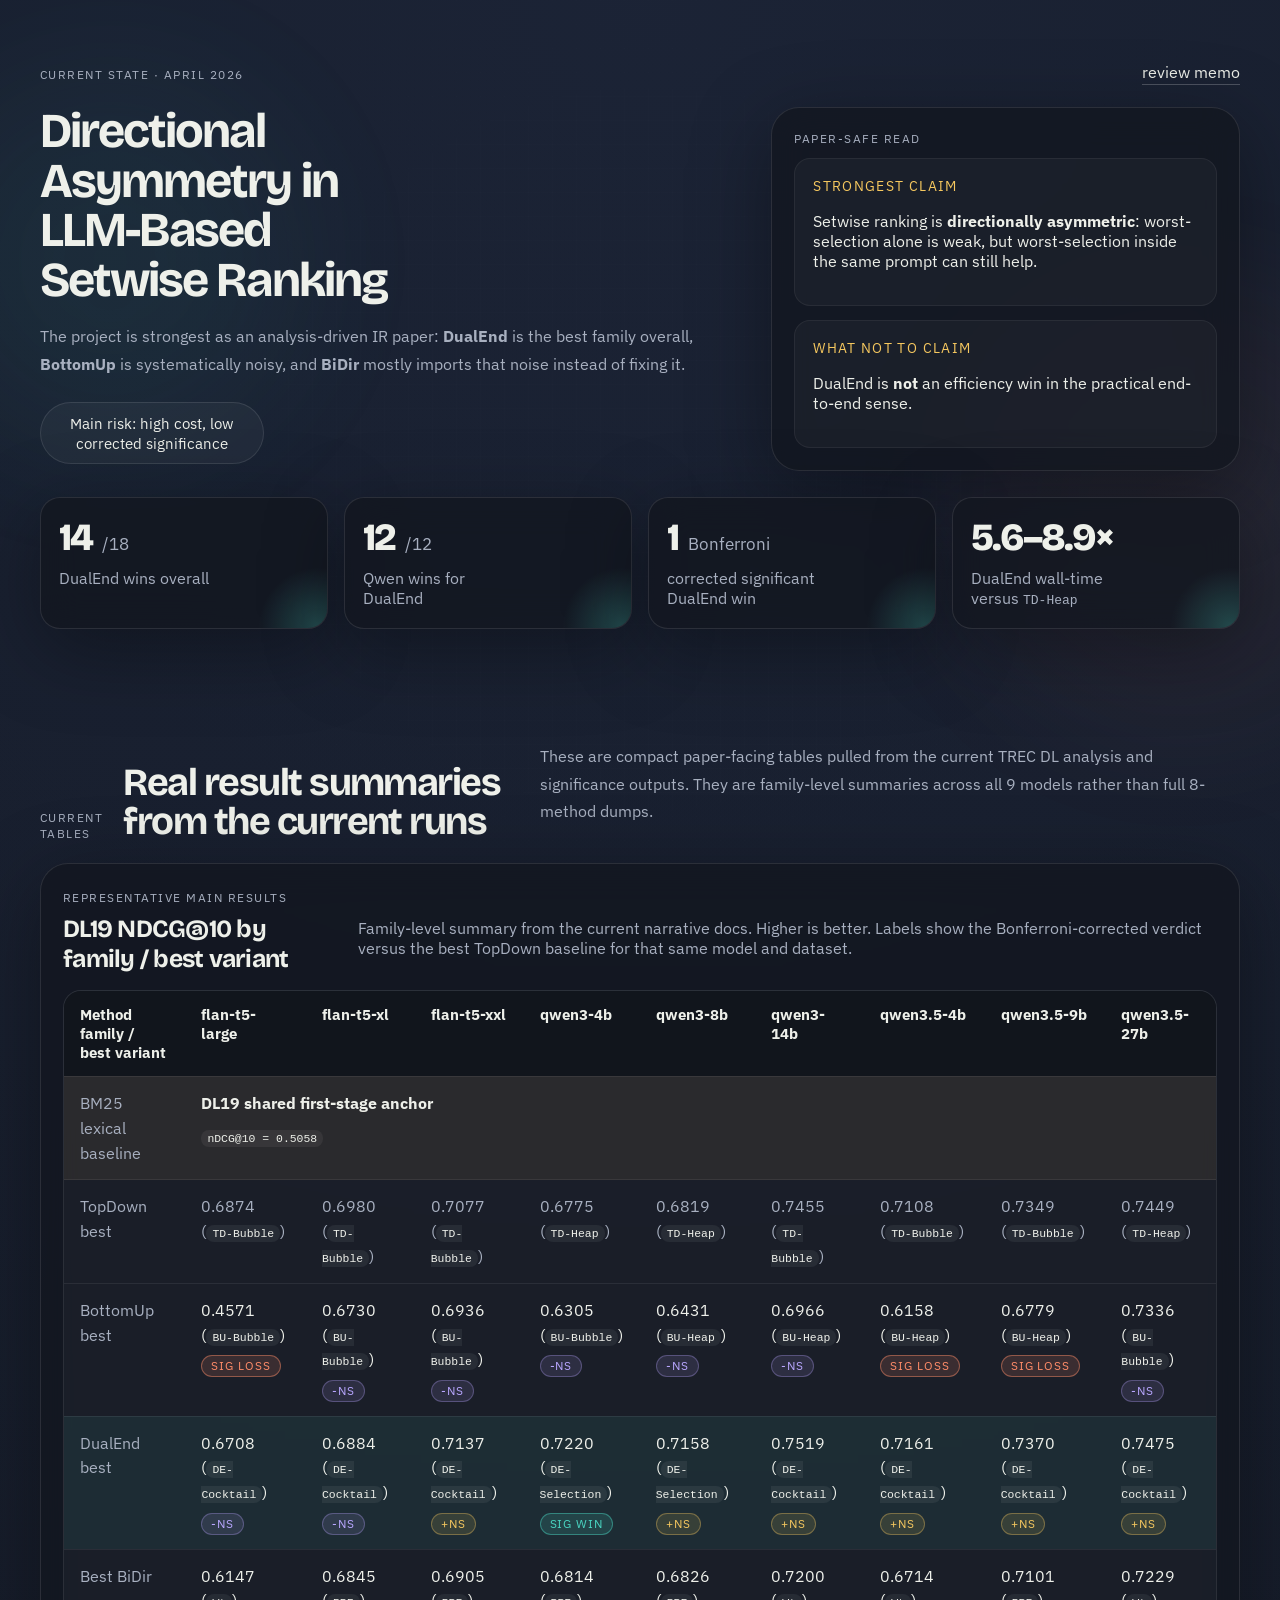
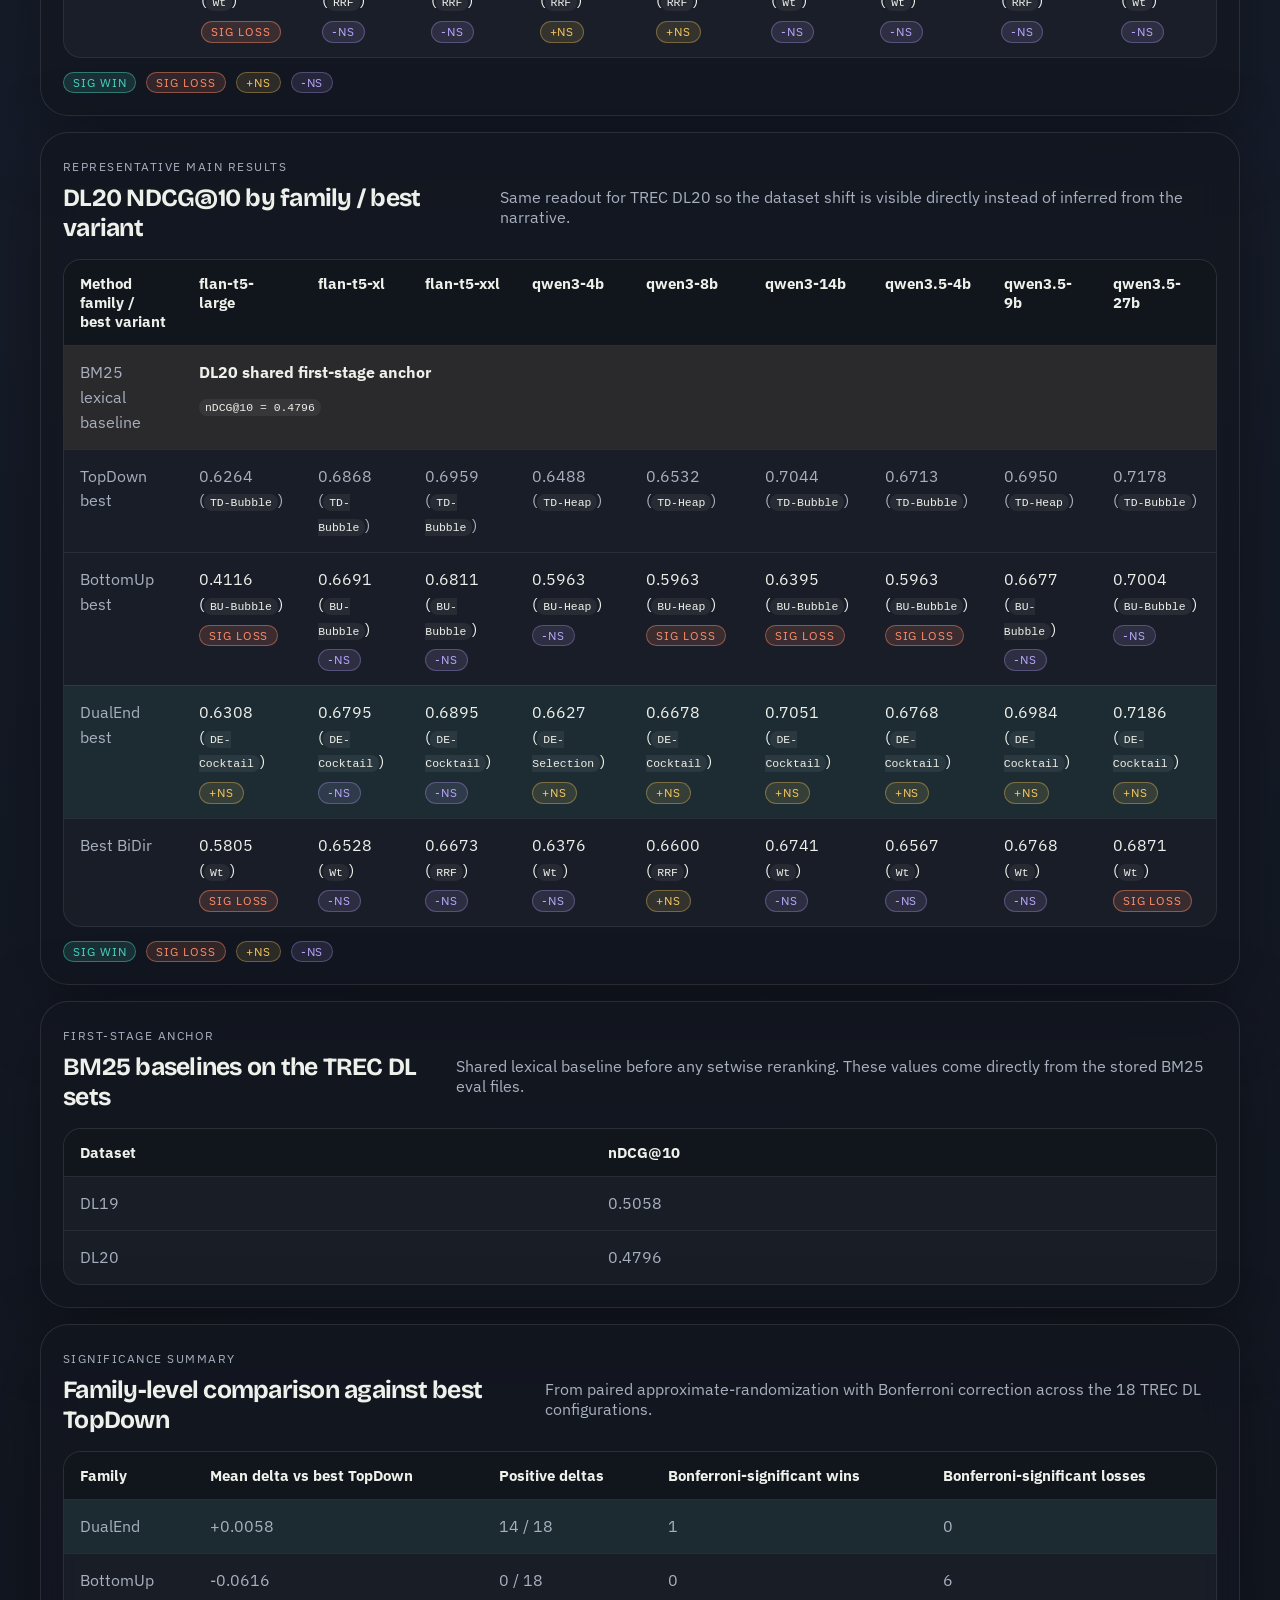
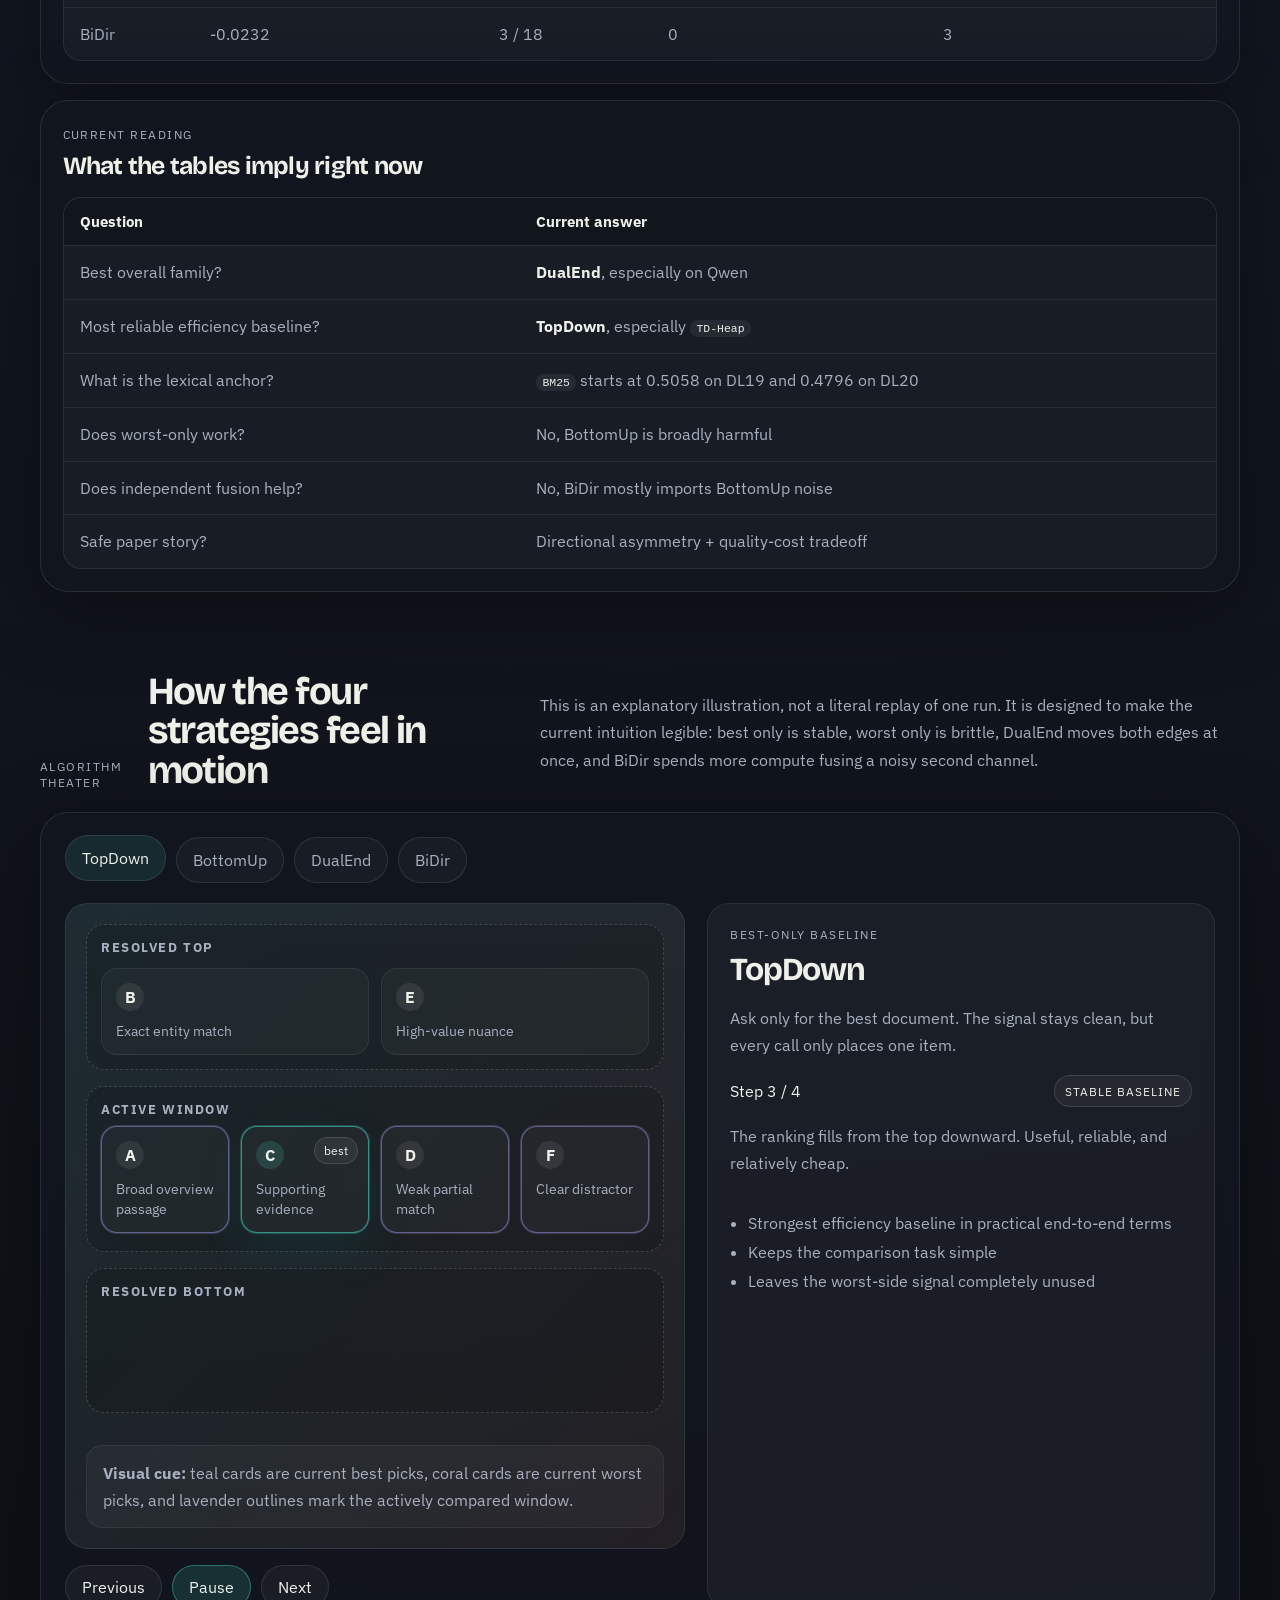
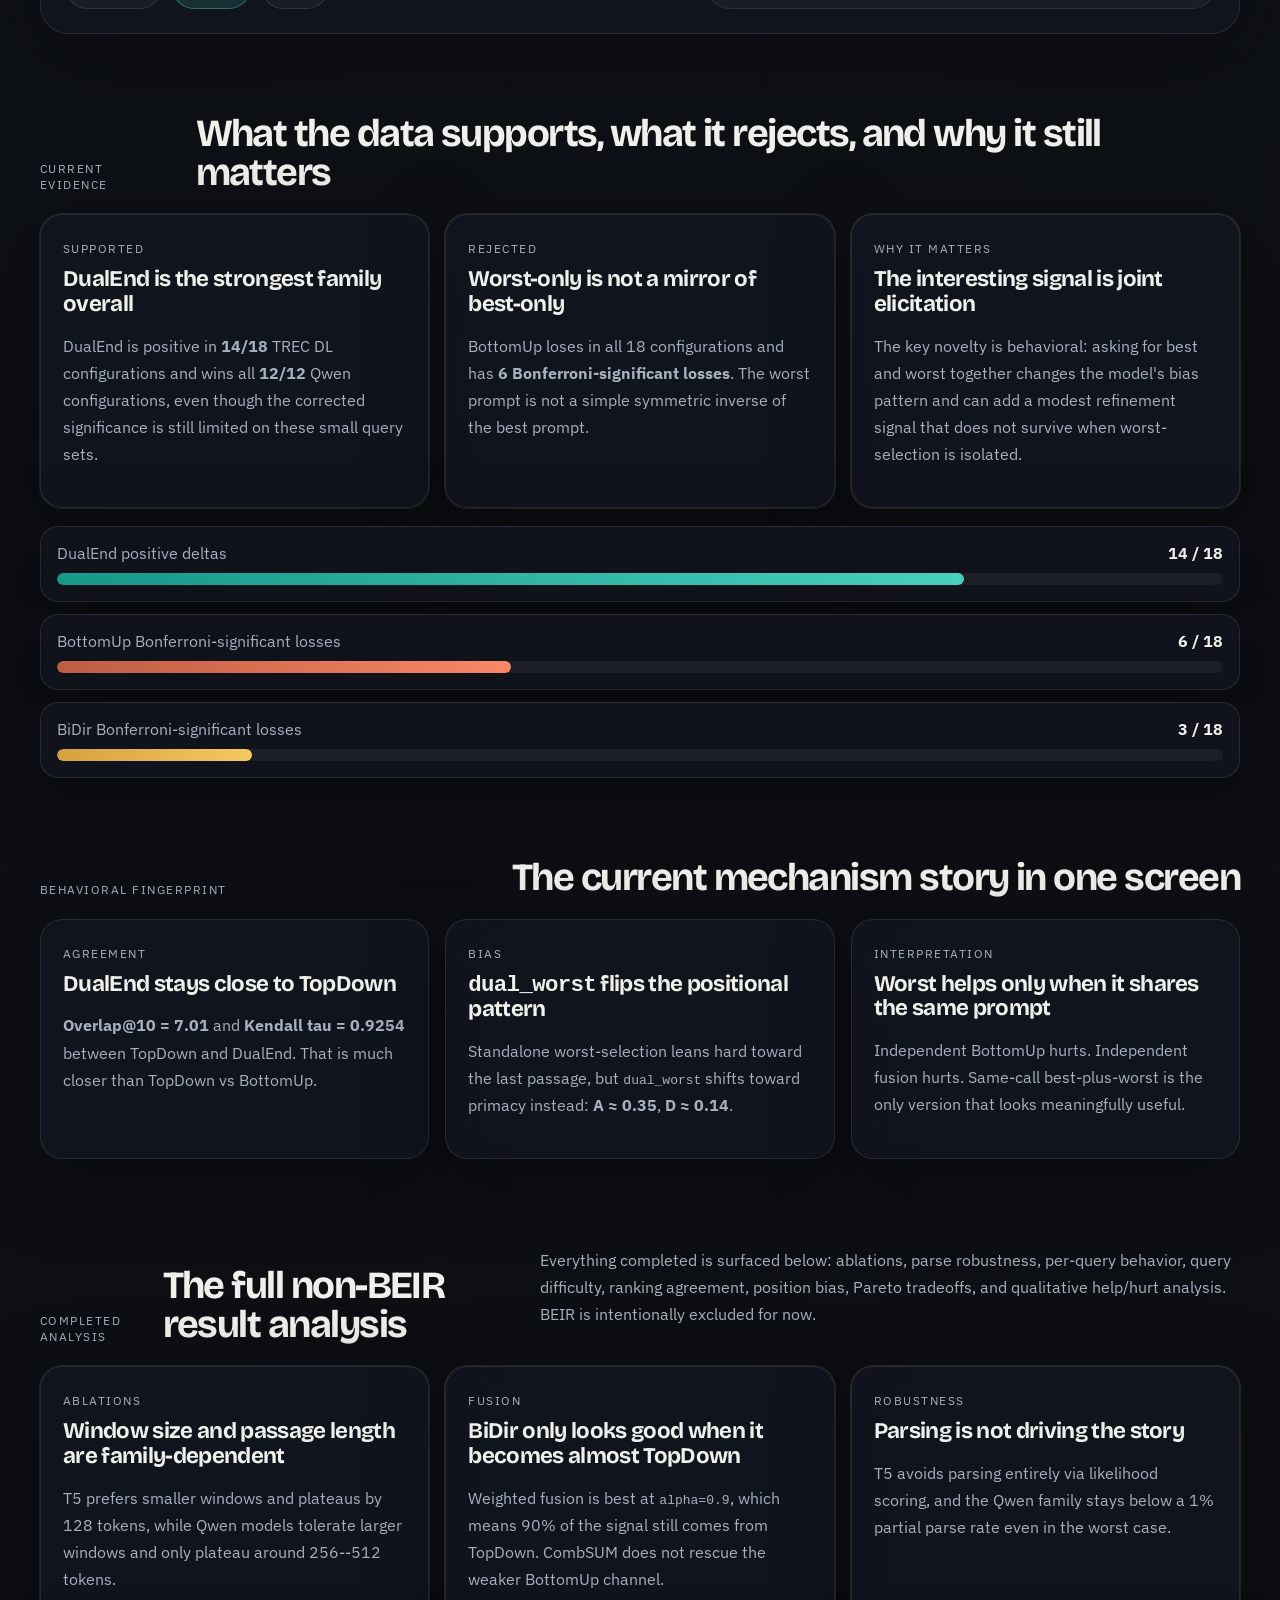
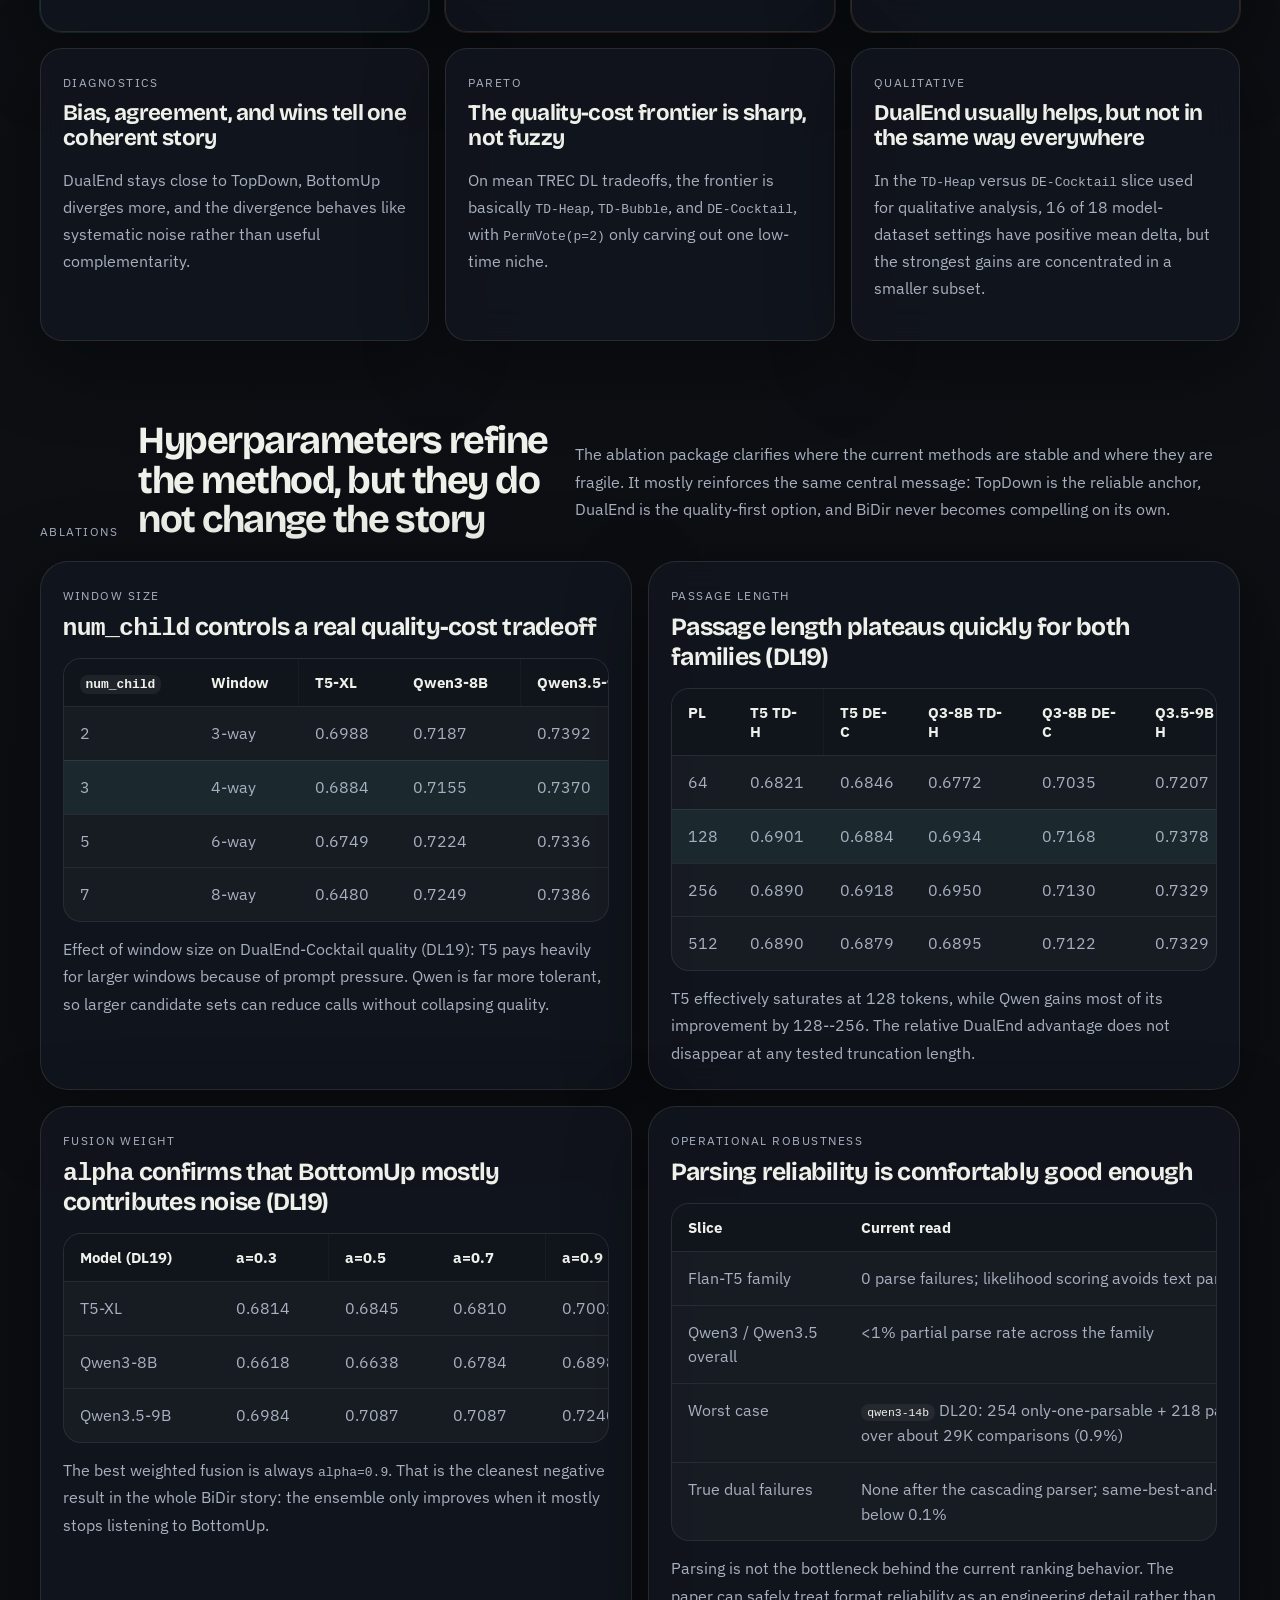
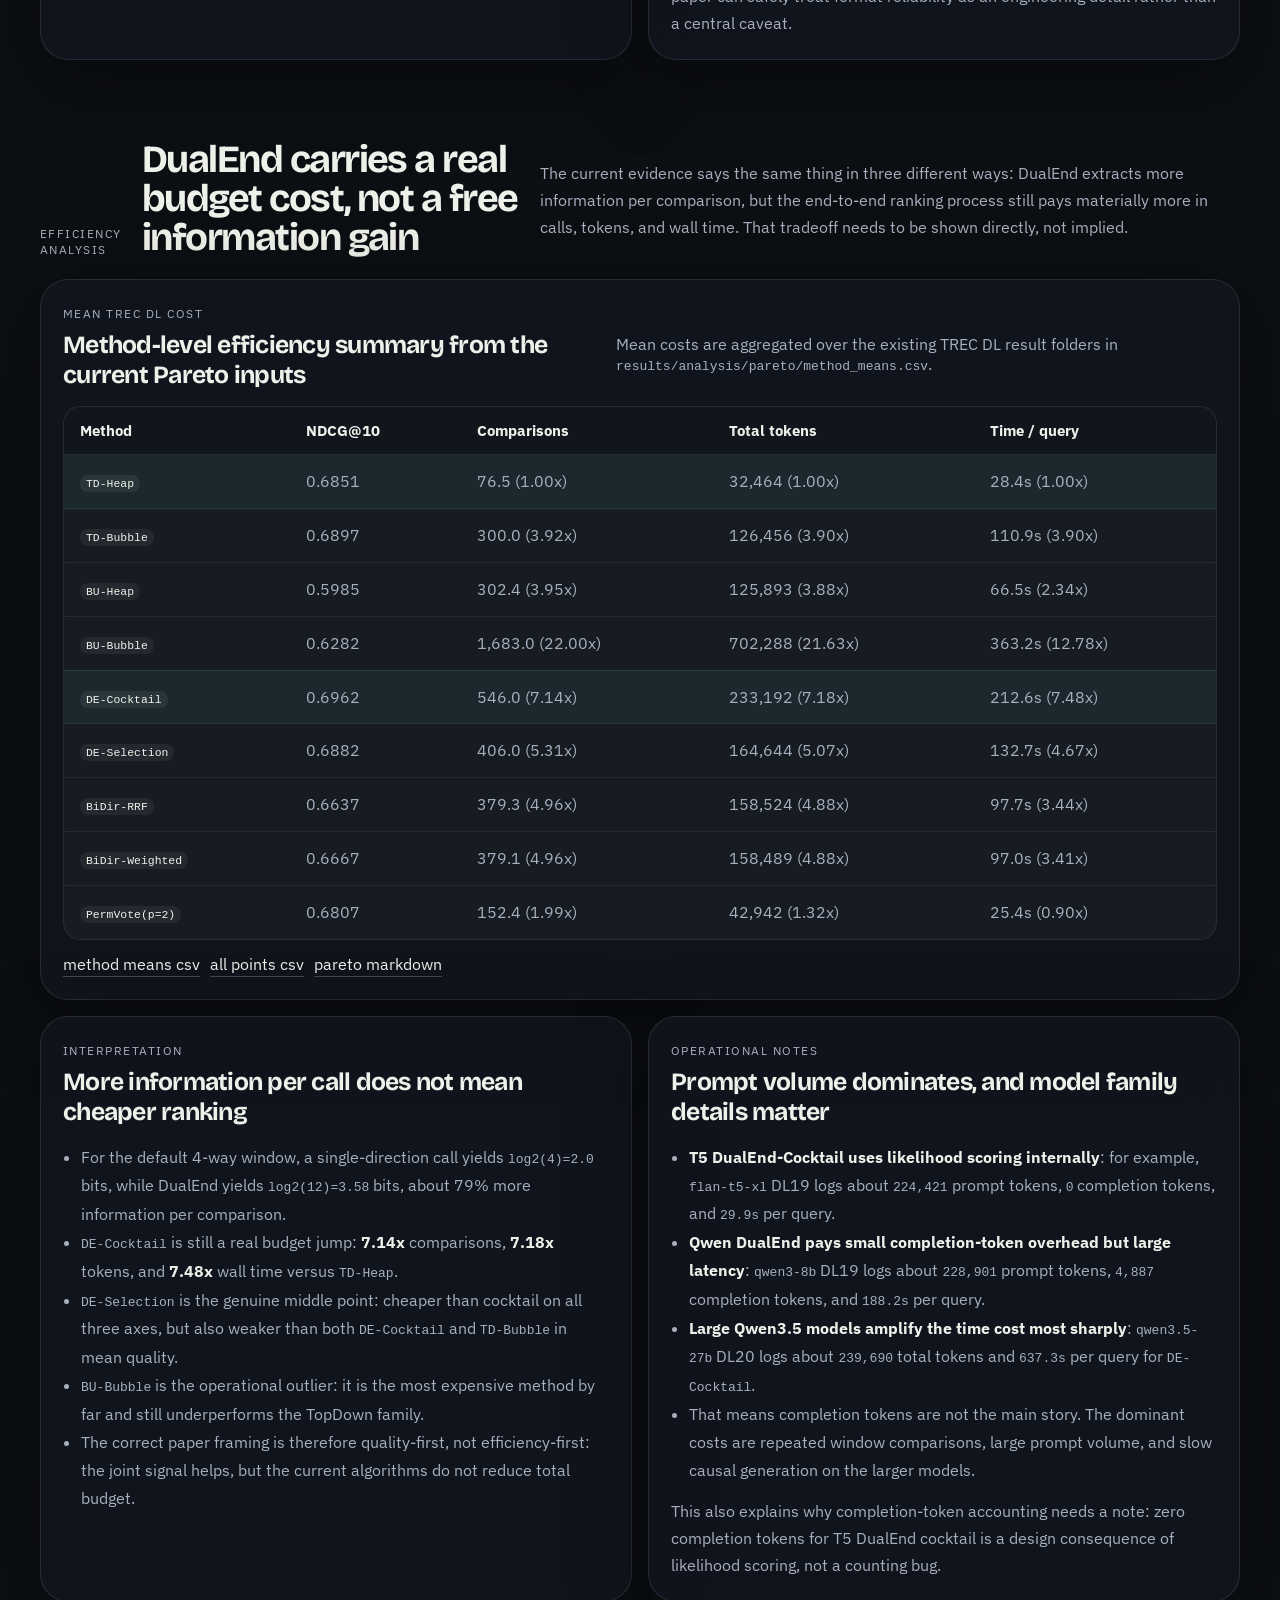
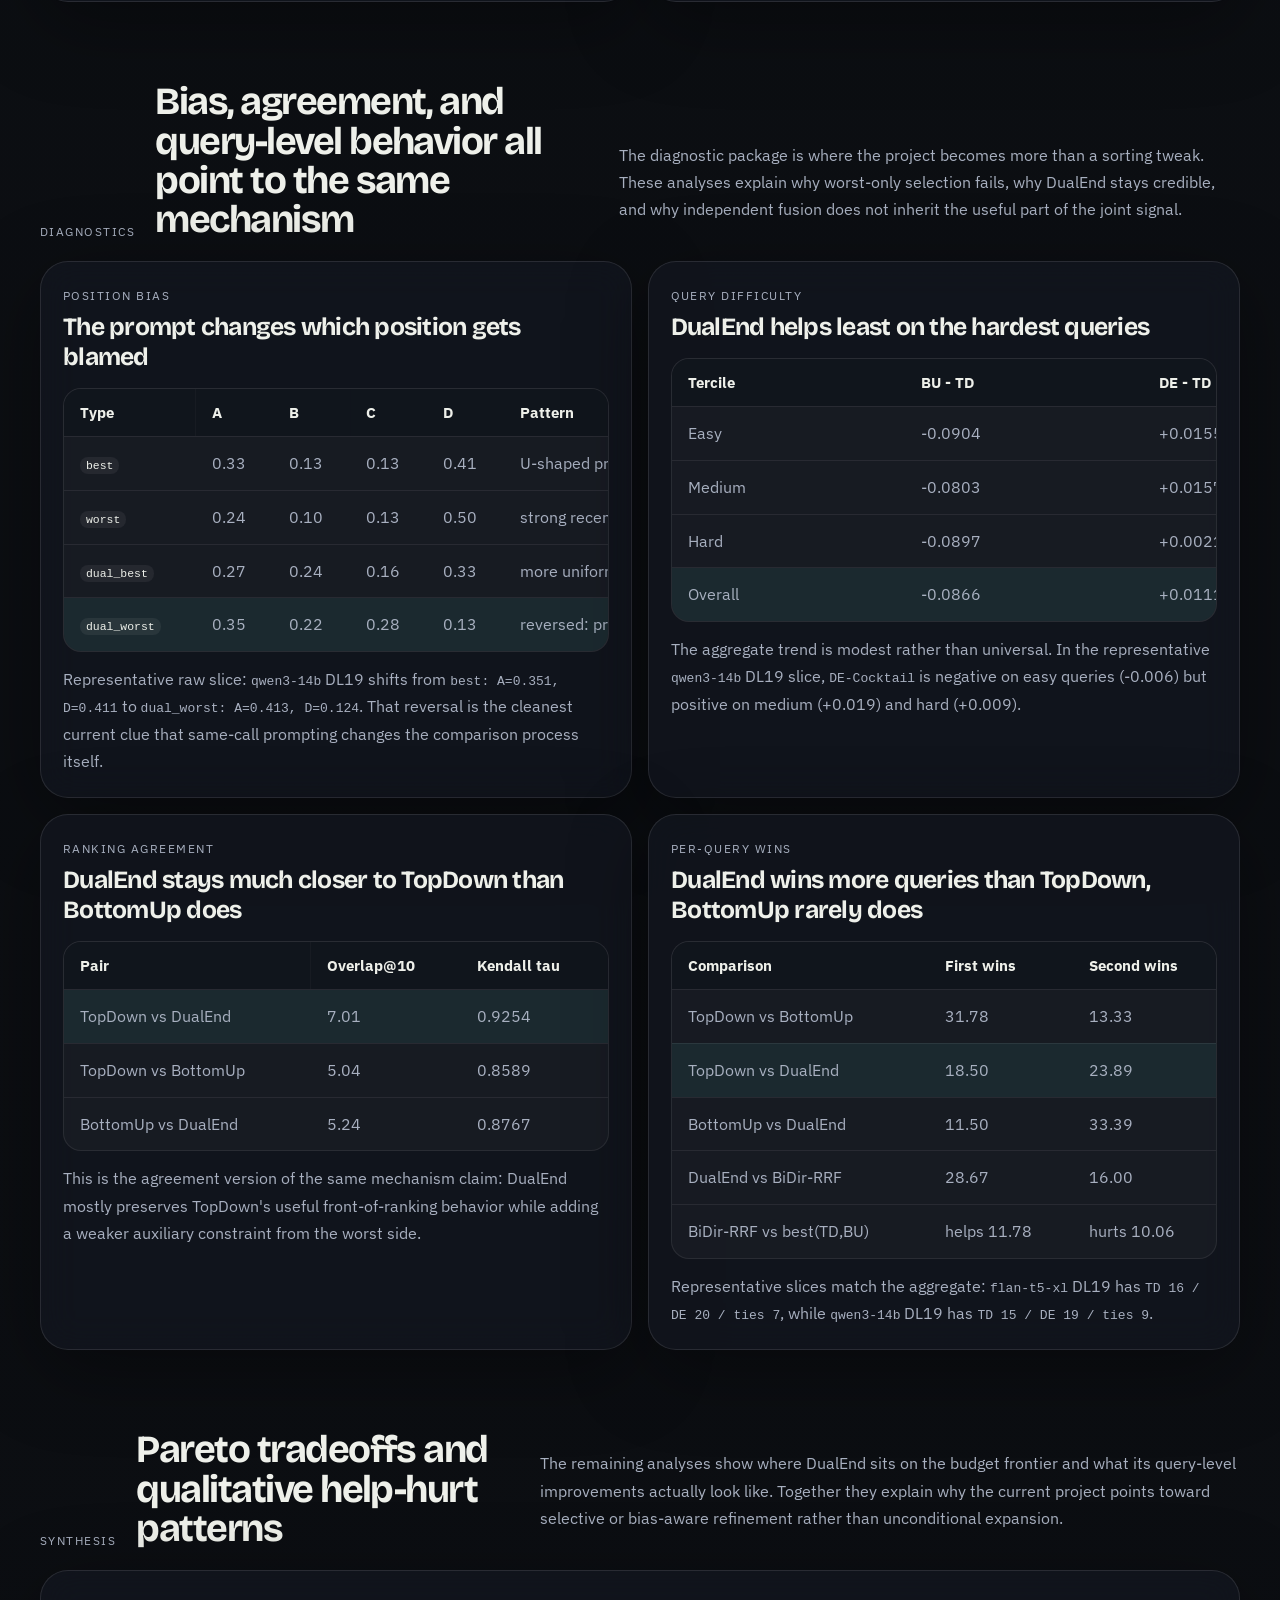
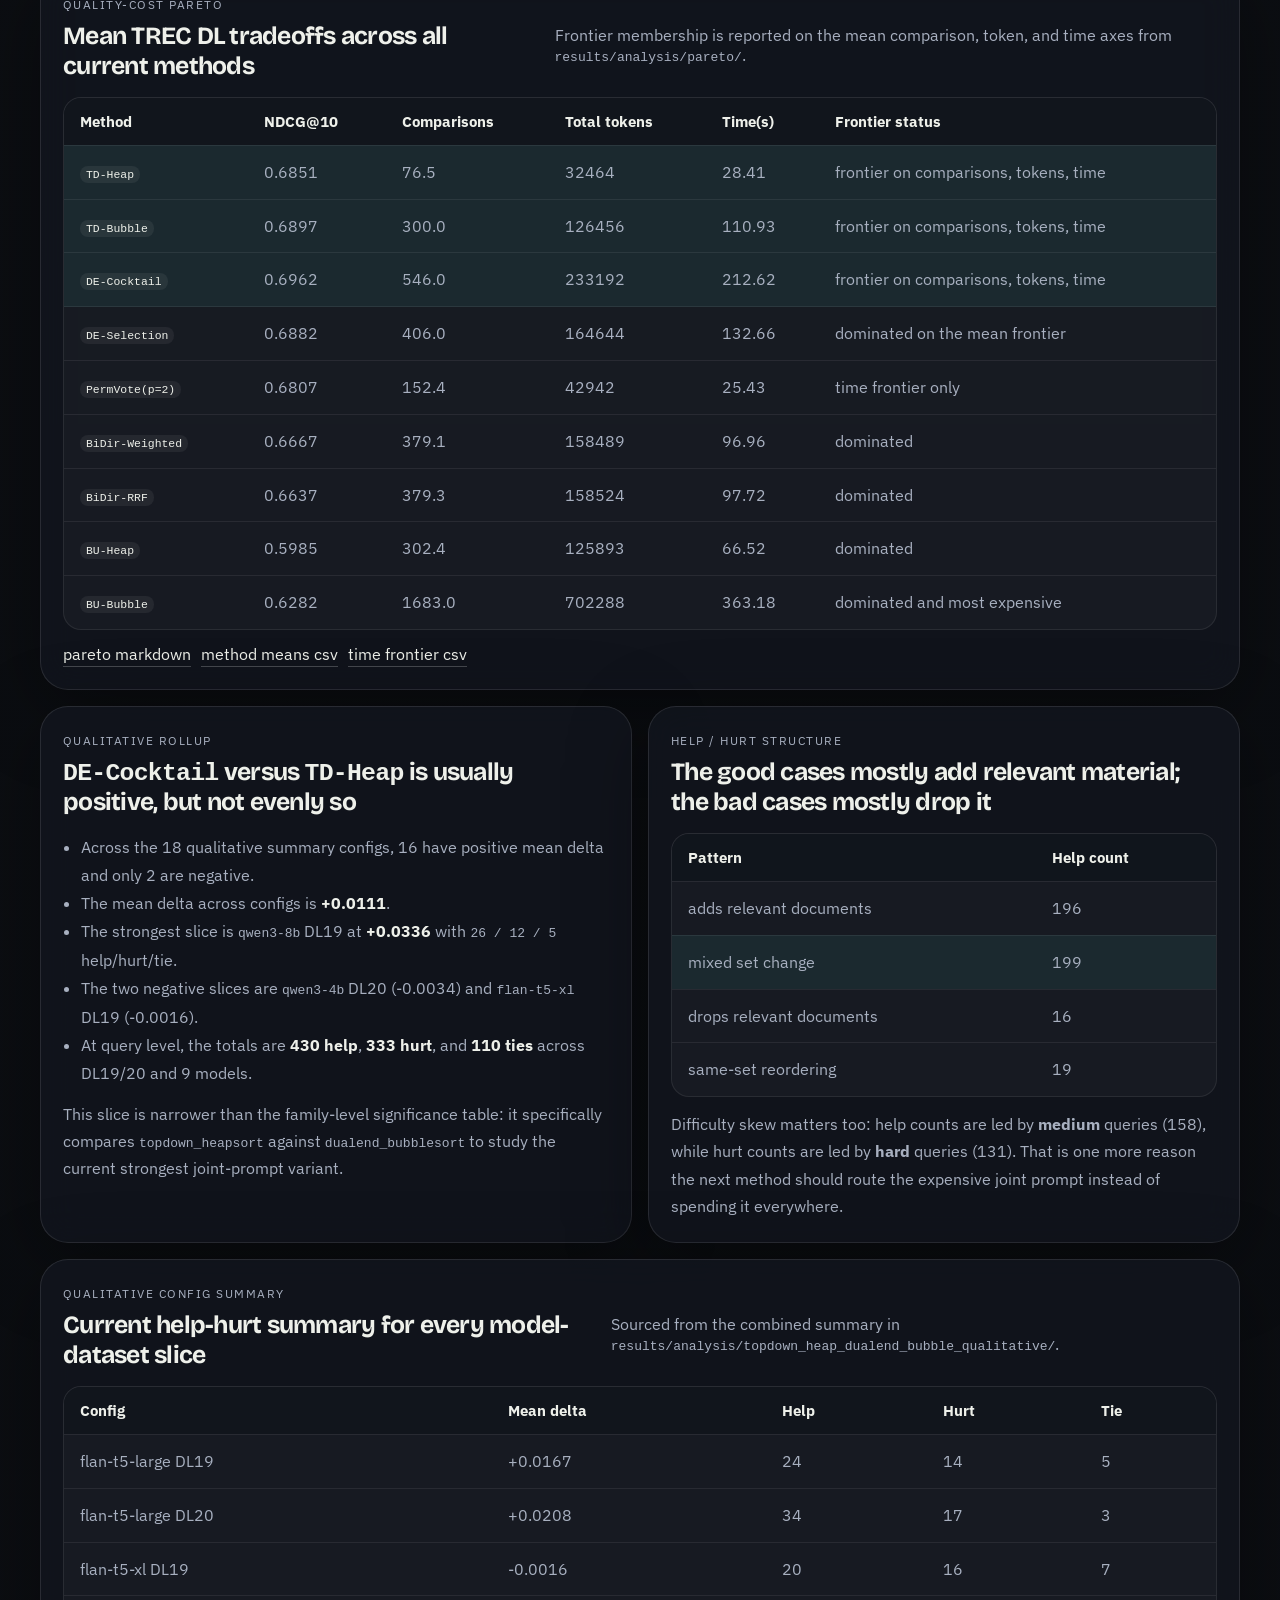
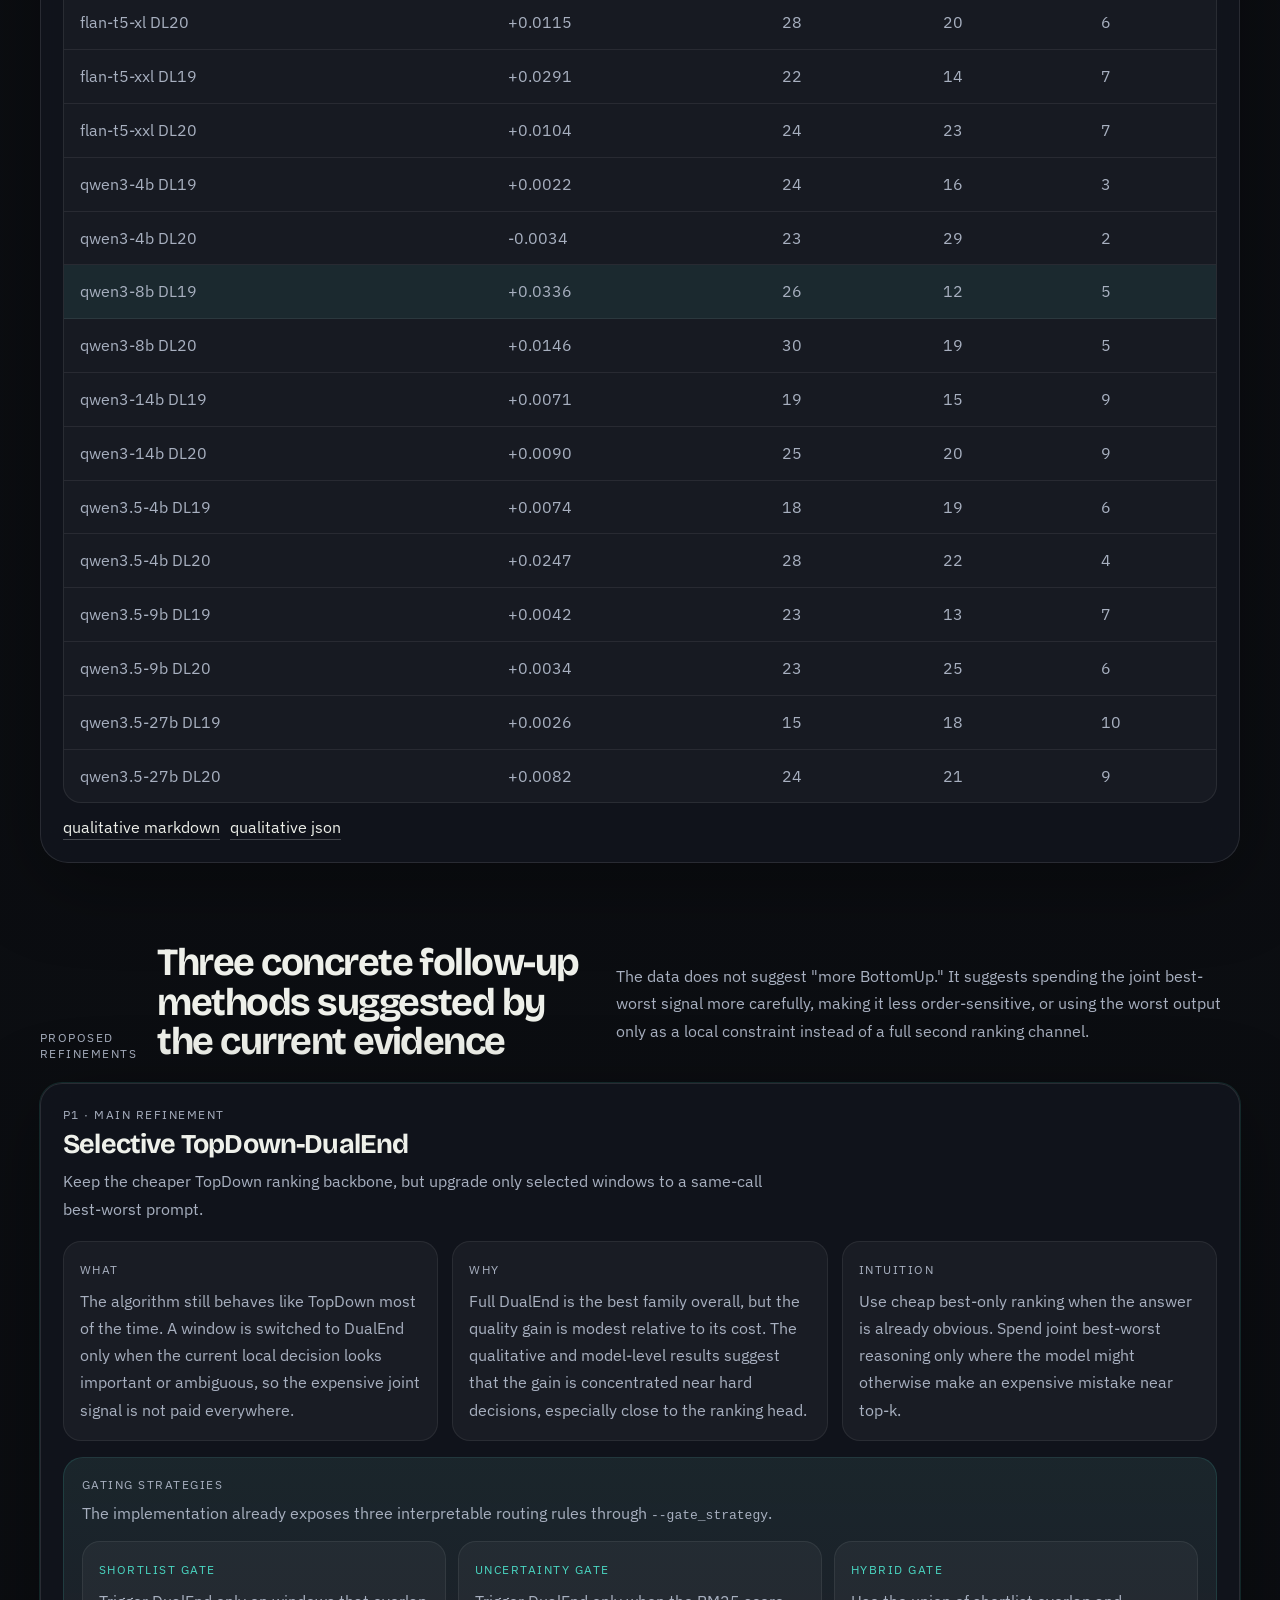
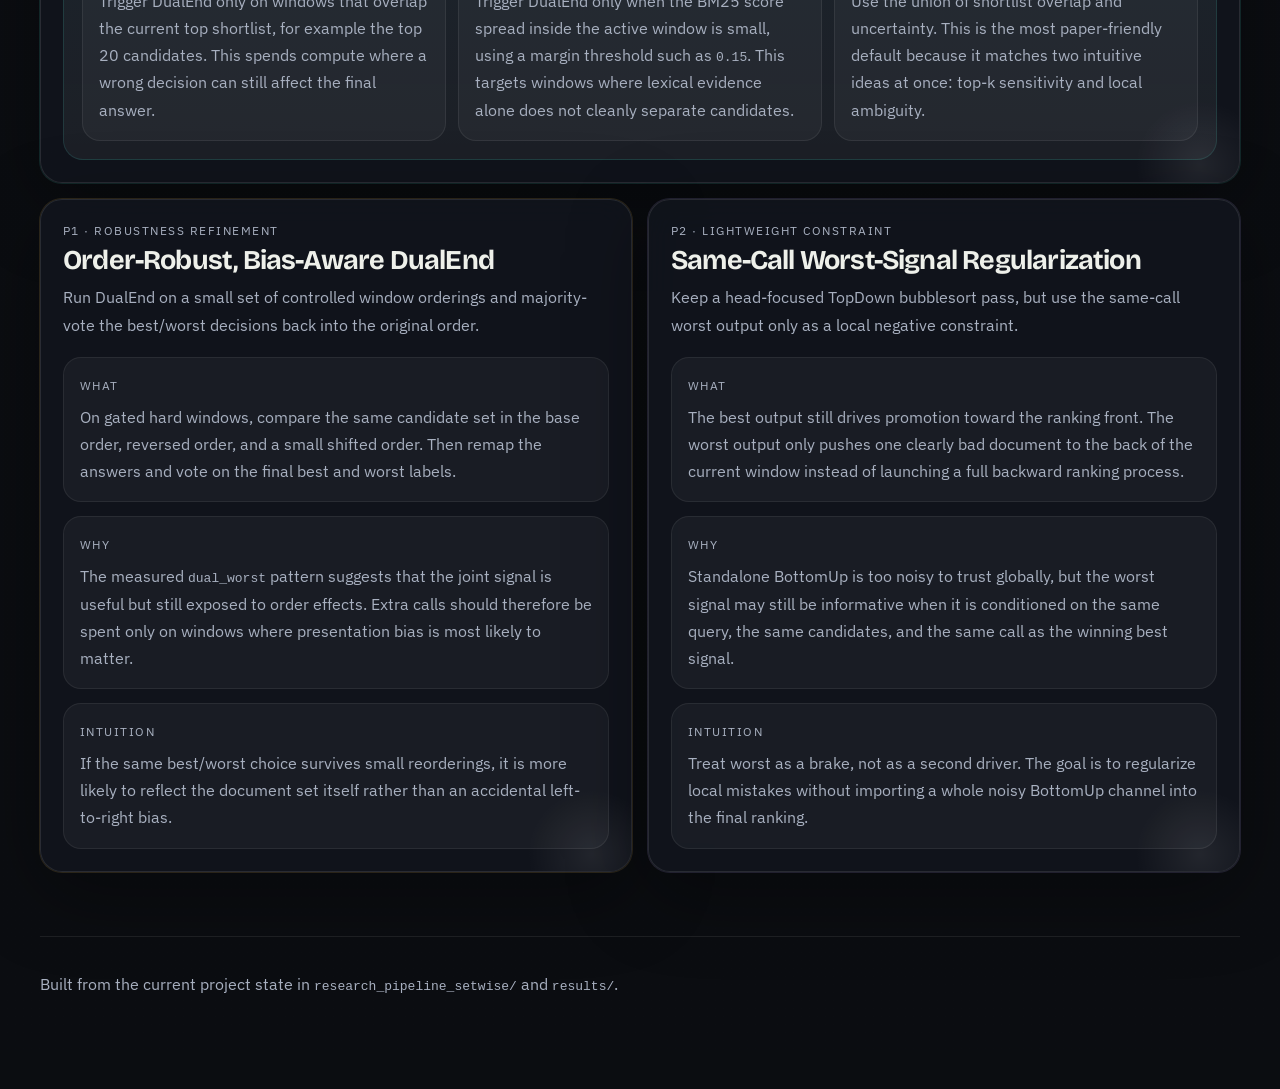
==== commit 3303acdd: "update results page" ====
--- a/results-display/index.html
+++ b/results-display/index.html
@@ -6,10 +6,10 @@
       name="viewport"
       content="width=device-width, initial-scale=1, viewport-fit=cover"
     />
-    <title>Beyond Best Selection · Results Display</title>
+    <title>Directional Asymmetry in LLM-Based Setwise Ranking · Results Display</title>
     <meta
       name="description"
-      content="A static research results display for the current state of Beyond Best Selection."
+      content="A static research results display for the current state of Directional Asymmetry in LLM-Based Setwise Ranking."
     />
     <link rel="preconnect" href="https://fonts.googleapis.com" />
     <link rel="preconnect" href="https://fonts.gstatic.com" crossorigin />
@@ -33,9 +33,9 @@
         <div class="hero-grid">
           <div class="hero-copy">
             <h1>
-              Beyond Best Selection:
+              Directional Asymmetry in
               <br />
-              current results snapshot
+              LLM-Based Setwise Ranking
             </h1>
             <p class="lede">
               The project is strongest as an analysis-driven IR paper:
@@ -857,6 +857,1237 @@
           </div>
         </section>
 
+        <section class="section reveal" id="analysis-scope">
+          <div class="section-head">
+            <span class="eyebrow">Completed Analysis</span>
+            <h2>The full non-BEIR result analysis</h2>
+            <p>
+              Everything completed is surfaced below: ablations, parse robustness, per-query behavior,
+              query difficulty, ranking agreement, position bias, Pareto
+              tradeoffs, and qualitative help/hurt analysis. BEIR is
+              intentionally excluded for now.
+            </p>
+          </div>
+
+          <div class="fingerprint-grid">
+            <article class="fingerprint-card support">
+              <span class="fingerprint-label">Ablations</span>
+              <h3>Window size and passage length are family-dependent</h3>
+              <p>
+                T5 prefers smaller windows and plateaus by 128 tokens, while
+                Qwen models tolerate larger windows and only plateau around
+                256--512 tokens.
+              </p>
+            </article>
+
+            <article class="fingerprint-card reject">
+              <span class="fingerprint-label">Fusion</span>
+              <h3>BiDir only looks good when it becomes almost TopDown</h3>
+              <p>
+                Weighted fusion is best at <code>alpha=0.9</code>, which means
+                90% of the signal still comes from TopDown. CombSUM does not
+                rescue the weaker BottomUp channel.
+              </p>
+            </article>
+
+            <article class="fingerprint-card nuance">
+              <span class="fingerprint-label">Robustness</span>
+              <h3>Parsing is not driving the story</h3>
+              <p>
+                T5 avoids parsing entirely via likelihood scoring, and the Qwen
+                family stays below a 1% partial parse rate even in the worst
+                case.
+              </p>
+            </article>
+
+            <article class="fingerprint-card">
+              <span class="fingerprint-label">Diagnostics</span>
+              <h3>Bias, agreement, and wins tell one coherent story</h3>
+              <p>
+                DualEnd stays close to TopDown, BottomUp diverges more, and the
+                divergence behaves like systematic noise rather than useful
+                complementarity.
+              </p>
+            </article>
+
+            <article class="fingerprint-card">
+              <span class="fingerprint-label">Pareto</span>
+              <h3>The quality-cost frontier is sharp, not fuzzy</h3>
+              <p>
+                On mean TREC DL tradeoffs, the frontier is basically
+                <code>TD-Heap</code>, <code>TD-Bubble</code>, and
+                <code>DE-Cocktail</code>, with <code>PermVote(p=2)</code> only
+                carving out one low-time niche.
+              </p>
+            </article>
+
+            <article class="fingerprint-card">
+              <span class="fingerprint-label">Qualitative</span>
+              <h3>DualEnd usually helps, but not in the same way everywhere</h3>
+              <p>
+                In the <code>TD-Heap</code> versus <code>DE-Cocktail</code>
+                slice used for qualitative analysis, 16 of 18 model-dataset
+                settings have positive mean delta, but the strongest gains are
+                concentrated in a smaller subset.
+              </p>
+            </article>
+          </div>
+        </section>
+
+        <section class="section reveal" id="ablations">
+          <div class="section-head">
+            <span class="eyebrow">Ablations</span>
+            <h2>Hyperparameters refine the method, but they do not change the story</h2>
+            <p>
+              The ablation package clarifies where the current methods are
+              stable and where they are fragile. It mostly reinforces the same
+              central message: TopDown is the reliable anchor, DualEnd is the
+              quality-first option, and BiDir never becomes compelling on its
+              own.
+            </p>
+          </div>
+
+          <div class="analysis-grid">
+            <article class="table-card">
+              <div class="table-head">
+                <div>
+                  <span class="table-kicker">Window Size</span>
+                  <h3><code>num_child</code> controls a real quality-cost tradeoff</h3>
+                </div>
+              </div>
+              <div class="table-wrap">
+                <table class="results-table results-table-compact">
+                  <thead>
+                    <tr>
+                      <th><code>num_child</code></th>
+                      <th>Window</th>
+                      <th>T5-XL</th>
+                      <th>Qwen3-8B</th>
+                      <th>Qwen3.5-9B</th>
+                      <th>Avg comps</th>
+                    </tr>
+                  </thead>
+                  <tbody>
+                    <tr>
+                      <td>2</td>
+                      <td>3-way</td>
+                      <td>0.6988</td>
+                      <td>0.7187</td>
+                      <td>0.7392</td>
+                      <td>815</td>
+                    </tr>
+                    <tr class="row-highlight">
+                      <td>3</td>
+                      <td>4-way</td>
+                      <td>0.6884</td>
+                      <td>0.7155</td>
+                      <td>0.7370</td>
+                      <td>546</td>
+                    </tr>
+                    <tr>
+                      <td>5</td>
+                      <td>6-way</td>
+                      <td>0.6749</td>
+                      <td>0.7224</td>
+                      <td>0.7336</td>
+                      <td>333</td>
+                    </tr>
+                    <tr>
+                      <td>7</td>
+                      <td>8-way</td>
+                      <td>0.6480</td>
+                      <td>0.7249</td>
+                      <td>0.7386</td>
+                      <td>247</td>
+                    </tr>
+                  </tbody>
+                </table>
+              </div>
+              <p class="card-footnote">
+                Effect of window size on DualEnd-Cocktail quality (DL19): 
+                T5 pays heavily for larger windows because of prompt pressure.
+                Qwen is far more tolerant, so larger candidate sets can reduce
+                calls without collapsing quality.
+              </p>
+            </article>
+
+            <article class="table-card">
+              <div class="table-head">
+                <div>
+                  <span class="table-kicker">Passage Length</span>
+                  <h3>Passage length plateaus quickly for both families (DL19)</h3>
+                </div>
+              </div>
+              <div class="table-wrap">
+                <table class="results-table results-table-compact">
+                  <thead>
+                    <tr>
+                      <th>PL</th>
+                      <th>T5 TD-H</th>
+                      <th>T5 DE-C</th>
+                      <th>Q3-8B TD-H</th>
+                      <th>Q3-8B DE-C</th>
+                      <th>Q3.5-9B TD-H</th>
+                      <th>Q3.5-9B DE-C</th>
+                    </tr>
+                  </thead>
+                  <tbody>
+                    <tr>
+                      <td>64</td>
+                      <td>0.6821</td>
+                      <td>0.6846</td>
+                      <td>0.6772</td>
+                      <td>0.7035</td>
+                      <td>0.7207</td>
+                      <td>0.7142</td>
+                    </tr>
+                    <tr class="row-highlight">
+                      <td>128</td>
+                      <td>0.6901</td>
+                      <td>0.6884</td>
+                      <td>0.6934</td>
+                      <td>0.7168</td>
+                      <td>0.7378</td>
+                      <td>0.7406</td>
+                    </tr>
+                    <tr>
+                      <td>256</td>
+                      <td>0.6890</td>
+                      <td>0.6918</td>
+                      <td>0.6950</td>
+                      <td>0.7130</td>
+                      <td>0.7329</td>
+                      <td>0.7393</td>
+                    </tr>
+                    <tr>
+                      <td>512</td>
+                      <td>0.6890</td>
+                      <td>0.6879</td>
+                      <td>0.6895</td>
+                      <td>0.7122</td>
+                      <td>0.7329</td>
+                      <td>0.7370</td>
+                    </tr>
+                  </tbody>
+                </table>
+              </div>
+              <p class="card-footnote">
+                T5 effectively saturates at 128 tokens, while Qwen gains most
+                of its improvement by 128--256. The relative DualEnd advantage
+                does not disappear at any tested truncation length.
+              </p>
+            </article>
+
+            <article class="table-card">
+              <div class="table-head">
+                <div>
+                  <span class="table-kicker">Fusion Weight</span>
+                  <h3><code>alpha</code> confirms that BottomUp mostly contributes noise (DL19)</h3>
+                </div>
+              </div>
+              <div class="table-wrap">
+                <table class="results-table results-table-compact">
+                  <thead>
+                    <tr>
+                      <th>Model (DL19)</th>
+                      <th>a=0.3</th>
+                      <th>a=0.5</th>
+                      <th>a=0.7</th>
+                      <th>a=0.9</th>
+                      <th>CombSUM</th>
+                    </tr>
+                  </thead>
+                  <tbody>
+                    <tr>
+                      <td>T5-XL</td>
+                      <td>0.6814</td>
+                      <td>0.6845</td>
+                      <td>0.6810</td>
+                      <td>0.7002</td>
+                      <td>0.6845</td>
+                    </tr>
+                    <tr>
+                      <td>Qwen3-8B</td>
+                      <td>0.6618</td>
+                      <td>0.6638</td>
+                      <td>0.6784</td>
+                      <td>0.6898</td>
+                      <td>0.6513</td>
+                    </tr>
+                    <tr>
+                      <td>Qwen3.5-9B</td>
+                      <td>0.6984</td>
+                      <td>0.7087</td>
+                      <td>0.7087</td>
+                      <td>0.7240</td>
+                      <td>0.7087</td>
+                    </tr>
+                  </tbody>
+                </table>
+              </div>
+              <p class="card-footnote">
+                The best weighted fusion is always <code>alpha=0.9</code>.
+                That is the cleanest negative result in the whole BiDir story:
+                the ensemble only improves when it mostly stops listening to
+                BottomUp.
+              </p>
+            </article>
+
+            <article class="table-card">
+              <div class="table-head">
+                <div>
+                  <span class="table-kicker">Operational Robustness</span>
+                  <h3>Parsing reliability is comfortably good enough</h3>
+                </div>
+              </div>
+              <div class="table-wrap">
+                <table class="results-table results-table-compact">
+                  <thead>
+                    <tr>
+                      <th>Slice</th>
+                      <th>Current read</th>
+                    </tr>
+                  </thead>
+                  <tbody>
+                    <tr>
+                      <td>Flan-T5 family</td>
+                      <td>0 parse failures; likelihood scoring avoids text parsing entirely</td>
+                    </tr>
+                    <tr>
+                      <td>Qwen3 / Qwen3.5 overall</td>
+                      <td>&lt;1% partial parse rate across the family</td>
+                    </tr>
+                    <tr>
+                      <td>Worst case</td>
+                      <td><code>qwen3-14b</code> DL20: 254 only-one-parsable + 218 partial dual parses over about 29K comparisons (0.9%)</td>
+                    </tr>
+                    <tr>
+                      <td>True dual failures</td>
+                      <td>None after the cascading parser; same-best-and-worst events stay below 0.1%</td>
+                    </tr>
+                  </tbody>
+                </table>
+              </div>
+              <p class="card-footnote">
+                Parsing is not the bottleneck behind the current ranking
+                behavior. The paper can safely treat format reliability as an
+                engineering detail rather than a central caveat.
+              </p>
+            </article>
+          </div>
+        </section>
+
+        <section class="section reveal" id="efficiency">
+          <div class="section-head">
+            <span class="eyebrow">Efficiency Analysis</span>
+            <h2>DualEnd carries a real budget cost, not a free information gain</h2>
+            <p>
+              The current evidence says the same thing in three different ways:
+              DualEnd extracts more information per comparison, but the
+              end-to-end ranking process still pays materially more in calls,
+              tokens, and wall time. That tradeoff needs to be shown directly,
+              not implied.
+            </p>
+          </div>
+
+          <div class="analysis-grid">
+            <article class="table-card is-span-two">
+              <div class="table-head">
+                <div>
+                  <span class="table-kicker">Mean TREC DL Cost</span>
+                  <h3>Method-level efficiency summary from the current Pareto inputs</h3>
+                </div>
+                <p>
+                  Mean costs are aggregated over the existing TREC DL result
+                  folders in <code>results/analysis/pareto/method_means.csv</code>.
+                </p>
+              </div>
+              <div class="table-wrap">
+                <table class="results-table">
+                  <thead>
+                    <tr>
+                      <th>Method</th>
+                      <th>NDCG@10</th>
+                      <th>Comparisons</th>
+                      <th>Total tokens</th>
+                      <th>Time / query</th>
+                    </tr>
+                  </thead>
+                  <tbody>
+                    <tr class="row-highlight">
+                      <td><code>TD-Heap</code></td>
+                      <td>0.6851</td>
+                      <td>76.5 (1.00x)</td>
+                      <td>32,464 (1.00x)</td>
+                      <td>28.4s (1.00x)</td>
+                    </tr>
+                    <tr>
+                      <td><code>TD-Bubble</code></td>
+                      <td>0.6897</td>
+                      <td>300.0 (3.92x)</td>
+                      <td>126,456 (3.90x)</td>
+                      <td>110.9s (3.90x)</td>
+                    </tr>
+                    <tr>
+                      <td><code>BU-Heap</code></td>
+                      <td>0.5985</td>
+                      <td>302.4 (3.95x)</td>
+                      <td>125,893 (3.88x)</td>
+                      <td>66.5s (2.34x)</td>
+                    </tr>
+                    <tr>
+                      <td><code>BU-Bubble</code></td>
+                      <td>0.6282</td>
+                      <td>1,683.0 (22.00x)</td>
+                      <td>702,288 (21.63x)</td>
+                      <td>363.2s (12.78x)</td>
+                    </tr>
+                    <tr class="row-highlight">
+                      <td><code>DE-Cocktail</code></td>
+                      <td>0.6962</td>
+                      <td>546.0 (7.14x)</td>
+                      <td>233,192 (7.18x)</td>
+                      <td>212.6s (7.48x)</td>
+                    </tr>
+                    <tr>
+                      <td><code>DE-Selection</code></td>
+                      <td>0.6882</td>
+                      <td>406.0 (5.31x)</td>
+                      <td>164,644 (5.07x)</td>
+                      <td>132.7s (4.67x)</td>
+                    </tr>
+                    <tr>
+                      <td><code>BiDir-RRF</code></td>
+                      <td>0.6637</td>
+                      <td>379.3 (4.96x)</td>
+                      <td>158,524 (4.88x)</td>
+                      <td>97.7s (3.44x)</td>
+                    </tr>
+                    <tr>
+                      <td><code>BiDir-Weighted</code></td>
+                      <td>0.6667</td>
+                      <td>379.1 (4.96x)</td>
+                      <td>158,489 (4.88x)</td>
+                      <td>97.0s (3.41x)</td>
+                    </tr>
+                    <tr>
+                      <td><code>PermVote(p=2)</code></td>
+                      <td>0.6807</td>
+                      <td>152.4 (1.99x)</td>
+                      <td>42,942 (1.32x)</td>
+                      <td>25.4s (0.90x)</td>
+                    </tr>
+                  </tbody>
+                </table>
+              </div>
+              <div class="source-links">
+                <a class="ghost-link" href="../results/analysis/pareto/method_means.csv">method means csv</a>
+                <a class="ghost-link" href="../results/analysis/pareto/all_points.csv">all points csv</a>
+                <a class="ghost-link" href="../results/analysis/pareto/QUALITY_COST_PARETO.md">pareto markdown</a>
+              </div>
+            </article>
+
+            <article class="table-card">
+              <div class="table-head">
+                <div>
+                  <span class="table-kicker">Interpretation</span>
+                  <h3>More information per call does not mean cheaper ranking</h3>
+                </div>
+              </div>
+              <ul class="mini-list">
+                <li>For the default 4-way window, a single-direction call yields <code>log2(4)=2.0</code> bits, while DualEnd yields <code>log2(12)=3.58</code> bits, about 79% more information per comparison.</li>
+                <li><code>DE-Cocktail</code> is still a real budget jump: <strong>7.14x</strong> comparisons, <strong>7.18x</strong> tokens, and <strong>7.48x</strong> wall time versus <code>TD-Heap</code>.</li>
+                <li><code>DE-Selection</code> is the genuine middle point: cheaper than cocktail on all three axes, but also weaker than both <code>DE-Cocktail</code> and <code>TD-Bubble</code> in mean quality.</li>
+                <li><code>BU-Bubble</code> is the operational outlier: it is the most expensive method by far and still underperforms the TopDown family.</li>
+                <li>The correct paper framing is therefore quality-first, not efficiency-first: the joint signal helps, but the current algorithms do not reduce total budget.</li>
+              </ul>
+            </article>
+
+            <article class="table-card">
+              <div class="table-head">
+                <div>
+                  <span class="table-kicker">Operational Notes</span>
+                  <h3>Prompt volume dominates, and model family details matter</h3>
+                </div>
+              </div>
+              <ul class="mini-list">
+                <li><strong>T5 DualEnd-Cocktail uses likelihood scoring internally</strong>: for example, <code>flan-t5-xl</code> DL19 logs about <code>224,421</code> prompt tokens, <code>0</code> completion tokens, and <code>29.9s</code> per query.</li>
+                <li><strong>Qwen DualEnd pays small completion-token overhead but large latency</strong>: <code>qwen3-8b</code> DL19 logs about <code>228,901</code> prompt tokens, <code>4,887</code> completion tokens, and <code>188.2s</code> per query.</li>
+                <li><strong>Large Qwen3.5 models amplify the time cost most sharply</strong>: <code>qwen3.5-27b</code> DL20 logs about <code>239,690</code> total tokens and <code>637.3s</code> per query for <code>DE-Cocktail</code>.</li>
+                <li>That means completion tokens are not the main story. The dominant costs are repeated window comparisons, large prompt volume, and slow causal generation on the larger models.</li>
+              </ul>
+              <p class="card-footnote">
+                This also explains why completion-token accounting needs a note: 
+                zero completion tokens for T5 DualEnd cocktail is
+                a design consequence of likelihood scoring, not a counting bug.
+              </p>
+            </article>
+          </div>
+        </section>
+
+        <section class="section reveal" id="diagnostics">
+          <div class="section-head">
+            <span class="eyebrow">Diagnostics</span>
+            <h2>Bias, agreement, and query-level behavior all point to the same mechanism</h2>
+            <p>
+              The diagnostic package is where the project becomes more than a
+              sorting tweak. These analyses explain why worst-only selection
+              fails, why DualEnd stays credible, and why independent fusion does
+              not inherit the useful part of the joint signal.
+            </p>
+          </div>
+
+          <div class="analysis-grid">
+            <article class="table-card">
+              <div class="table-head">
+                <div>
+                  <span class="table-kicker">Position Bias</span>
+                  <h3>The prompt changes which position gets blamed</h3>
+                </div>
+              </div>
+              <div class="table-wrap">
+                <table class="results-table results-table-compact">
+                  <thead>
+                    <tr>
+                      <th>Type</th>
+                      <th>A</th>
+                      <th>B</th>
+                      <th>C</th>
+                      <th>D</th>
+                      <th>Pattern</th>
+                    </tr>
+                  </thead>
+                  <tbody>
+                    <tr>
+                      <td><code>best</code></td>
+                      <td>0.33</td>
+                      <td>0.13</td>
+                      <td>0.13</td>
+                      <td>0.41</td>
+                      <td>U-shaped primacy + recency</td>
+                    </tr>
+                    <tr>
+                      <td><code>worst</code></td>
+                      <td>0.24</td>
+                      <td>0.10</td>
+                      <td>0.13</td>
+                      <td>0.50</td>
+                      <td>strong recency for worst</td>
+                    </tr>
+                    <tr>
+                      <td><code>dual_best</code></td>
+                      <td>0.27</td>
+                      <td>0.24</td>
+                      <td>0.16</td>
+                      <td>0.33</td>
+                      <td>more uniform</td>
+                    </tr>
+                    <tr class="row-highlight">
+                      <td><code>dual_worst</code></td>
+                      <td>0.35</td>
+                      <td>0.22</td>
+                      <td>0.28</td>
+                      <td>0.13</td>
+                      <td>reversed: primacy for worst</td>
+                    </tr>
+                  </tbody>
+                </table>
+              </div>
+              <p class="card-footnote">
+                Representative raw slice:
+                <code>qwen3-14b</code> DL19 shifts from
+                <code>best: A=0.351, D=0.411</code> to
+                <code>dual_worst: A=0.413, D=0.124</code>. That reversal is the
+                cleanest current clue that same-call prompting changes the
+                comparison process itself.
+              </p>
+            </article>
+
+            <article class="table-card">
+              <div class="table-head">
+                <div>
+                  <span class="table-kicker">Query Difficulty</span>
+                  <h3>DualEnd helps least on the hardest queries</h3>
+                </div>
+              </div>
+              <div class="table-wrap">
+                <table class="results-table results-table-compact">
+                  <thead>
+                    <tr>
+                      <th>Tercile</th>
+                      <th>BU - TD</th>
+                      <th>DE - TD</th>
+                    </tr>
+                  </thead>
+                  <tbody>
+                    <tr>
+                      <td>Easy</td>
+                      <td>-0.0904</td>
+                      <td>+0.0155</td>
+                    </tr>
+                    <tr>
+                      <td>Medium</td>
+                      <td>-0.0803</td>
+                      <td>+0.0157</td>
+                    </tr>
+                    <tr>
+                      <td>Hard</td>
+                      <td>-0.0897</td>
+                      <td>+0.0021</td>
+                    </tr>
+                    <tr class="row-highlight">
+                      <td>Overall</td>
+                      <td>-0.0866</td>
+                      <td>+0.0111</td>
+                    </tr>
+                  </tbody>
+                </table>
+              </div>
+              <p class="card-footnote">
+                The aggregate trend is modest rather than universal. In the
+                representative <code>qwen3-14b</code> DL19 slice,
+                <code>DE-Cocktail</code> is negative on easy queries
+                (-0.006) but positive on medium (+0.019) and hard (+0.009).
+              </p>
+            </article>
+
+            <article class="table-card">
+              <div class="table-head">
+                <div>
+                  <span class="table-kicker">Ranking Agreement</span>
+                  <h3>DualEnd stays much closer to TopDown than BottomUp does</h3>
+                </div>
+              </div>
+              <div class="table-wrap">
+                <table class="results-table results-table-compact">
+                  <thead>
+                    <tr>
+                      <th>Pair</th>
+                      <th>Overlap@10</th>
+                      <th>Kendall tau</th>
+                      <th>Agreement</th>
+                    </tr>
+                  </thead>
+                  <tbody>
+                    <tr class="row-highlight">
+                      <td>TopDown vs DualEnd</td>
+                      <td>7.01</td>
+                      <td>0.9254</td>
+                      <td>high</td>
+                    </tr>
+                    <tr>
+                      <td>TopDown vs BottomUp</td>
+                      <td>5.04</td>
+                      <td>0.8589</td>
+                      <td>high but noisier</td>
+                    </tr>
+                    <tr>
+                      <td>BottomUp vs DualEnd</td>
+                      <td>5.24</td>
+                      <td>0.8767</td>
+                      <td>moderate-high</td>
+                    </tr>
+                  </tbody>
+                </table>
+              </div>
+              <p class="card-footnote">
+                This is the agreement version of the same mechanism claim:
+                DualEnd mostly preserves TopDown's useful front-of-ranking
+                behavior while adding a weaker auxiliary constraint from the
+                worst side.
+              </p>
+            </article>
+
+            <article class="table-card">
+              <div class="table-head">
+                <div>
+                  <span class="table-kicker">Per-Query Wins</span>
+                  <h3>DualEnd wins more queries than TopDown, BottomUp rarely does</h3>
+                </div>
+              </div>
+              <div class="table-wrap">
+                <table class="results-table results-table-compact">
+                  <thead>
+                    <tr>
+                      <th>Comparison</th>
+                      <th>First wins</th>
+                      <th>Second wins</th>
+                      <th>Ties</th>
+                    </tr>
+                  </thead>
+                  <tbody>
+                    <tr>
+                      <td>TopDown vs BottomUp</td>
+                      <td>31.78</td>
+                      <td>13.33</td>
+                      <td>3.39</td>
+                    </tr>
+                    <tr class="row-highlight">
+                      <td>TopDown vs DualEnd</td>
+                      <td>18.50</td>
+                      <td>23.89</td>
+                      <td>6.11</td>
+                    </tr>
+                    <tr>
+                      <td>BottomUp vs DualEnd</td>
+                      <td>11.50</td>
+                      <td>33.39</td>
+                      <td>3.61</td>
+                    </tr>
+                    <tr>
+                      <td>DualEnd vs BiDir-RRF</td>
+                      <td>28.67</td>
+                      <td>16.00</td>
+                      <td>3.83</td>
+                    </tr>
+                    <tr>
+                      <td>BiDir-RRF vs best(TD,BU)</td>
+                      <td>helps 11.78</td>
+                      <td>hurts 10.06</td>
+                      <td>between 26.67</td>
+                    </tr>
+                  </tbody>
+                </table>
+              </div>
+              <p class="card-footnote">
+                Representative slices match the aggregate:
+                <code>flan-t5-xl</code> DL19 has
+                <code>TD 16 / DE 20 / ties 7</code>, while
+                <code>qwen3-14b</code> DL19 has
+                <code>TD 15 / DE 19 / ties 9</code>.
+              </p>
+            </article>
+          </div>
+        </section>
+
+        <section class="section reveal" id="synthesis">
+          <div class="section-head">
+            <span class="eyebrow">Synthesis</span>
+            <h2>Pareto tradeoffs and qualitative help-hurt patterns</h2>
+            <p>
+              The remaining analyses show where DualEnd sits on the budget
+              frontier and what its query-level improvements actually look like.
+              Together they explain why the current project points toward
+              selective or bias-aware refinement rather than unconditional
+              expansion.
+            </p>
+          </div>
+
+          <div class="analysis-grid">
+            <article class="table-card is-span-two">
+              <div class="table-head">
+                <div>
+                  <span class="table-kicker">Quality-Cost Pareto</span>
+                  <h3>Mean TREC DL tradeoffs across all current methods</h3>
+                </div>
+                <p>
+                  Frontier membership is reported on the mean comparison, token,
+                  and time axes from
+                  <code>results/analysis/pareto/</code>.
+                </p>
+              </div>
+              <div class="table-wrap">
+                <table class="results-table">
+                  <thead>
+                    <tr>
+                      <th>Method</th>
+                      <th>NDCG@10</th>
+                      <th>Comparisons</th>
+                      <th>Total tokens</th>
+                      <th>Time(s)</th>
+                      <th>Frontier status</th>
+                    </tr>
+                  </thead>
+                  <tbody>
+                    <tr class="row-highlight">
+                      <td><code>TD-Heap</code></td>
+                      <td>0.6851</td>
+                      <td>76.5</td>
+                      <td>32464</td>
+                      <td>28.41</td>
+                      <td>frontier on comparisons, tokens, time</td>
+                    </tr>
+                    <tr class="row-highlight">
+                      <td><code>TD-Bubble</code></td>
+                      <td>0.6897</td>
+                      <td>300.0</td>
+                      <td>126456</td>
+                      <td>110.93</td>
+                      <td>frontier on comparisons, tokens, time</td>
+                    </tr>
+                    <tr class="row-highlight">
+                      <td><code>DE-Cocktail</code></td>
+                      <td>0.6962</td>
+                      <td>546.0</td>
+                      <td>233192</td>
+                      <td>212.62</td>
+                      <td>frontier on comparisons, tokens, time</td>
+                    </tr>
+                    <tr>
+                      <td><code>DE-Selection</code></td>
+                      <td>0.6882</td>
+                      <td>406.0</td>
+                      <td>164644</td>
+                      <td>132.66</td>
+                      <td>dominated on the mean frontier</td>
+                    </tr>
+                    <tr>
+                      <td><code>PermVote(p=2)</code></td>
+                      <td>0.6807</td>
+                      <td>152.4</td>
+                      <td>42942</td>
+                      <td>25.43</td>
+                      <td>time frontier only</td>
+                    </tr>
+                    <tr>
+                      <td><code>BiDir-Weighted</code></td>
+                      <td>0.6667</td>
+                      <td>379.1</td>
+                      <td>158489</td>
+                      <td>96.96</td>
+                      <td>dominated</td>
+                    </tr>
+                    <tr>
+                      <td><code>BiDir-RRF</code></td>
+                      <td>0.6637</td>
+                      <td>379.3</td>
+                      <td>158524</td>
+                      <td>97.72</td>
+                      <td>dominated</td>
+                    </tr>
+                    <tr>
+                      <td><code>BU-Heap</code></td>
+                      <td>0.5985</td>
+                      <td>302.4</td>
+                      <td>125893</td>
+                      <td>66.52</td>
+                      <td>dominated</td>
+                    </tr>
+                    <tr>
+                      <td><code>BU-Bubble</code></td>
+                      <td>0.6282</td>
+                      <td>1683.0</td>
+                      <td>702288</td>
+                      <td>363.18</td>
+                      <td>dominated and most expensive</td>
+                    </tr>
+                  </tbody>
+                </table>
+              </div>
+              <div class="source-links">
+                <a class="ghost-link" href="../results/analysis/pareto/QUALITY_COST_PARETO.md">pareto markdown</a>
+                <a class="ghost-link" href="../results/analysis/pareto/method_means.csv">method means csv</a>
+                <a class="ghost-link" href="../results/analysis/pareto/frontier_avg_time_per_query.csv">time frontier csv</a>
+              </div>
+            </article>
+
+            <article class="table-card">
+              <div class="table-head">
+                <div>
+                  <span class="table-kicker">Qualitative Rollup</span>
+                  <h3><code>DE-Cocktail</code> versus <code>TD-Heap</code> is usually positive, but not evenly so</h3>
+                </div>
+              </div>
+              <ul class="mini-list">
+                <li>Across the 18 qualitative summary configs, 16 have positive mean delta and only 2 are negative.</li>
+                <li>The mean delta across configs is <strong>+0.0111</strong>.</li>
+                <li>The strongest slice is <code>qwen3-8b</code> DL19 at <strong>+0.0336</strong> with <code>26 / 12 / 5</code> help/hurt/tie.</li>
+                <li>The two negative slices are <code>qwen3-4b</code> DL20 (-0.0034) and <code>flan-t5-xl</code> DL19 (-0.0016).</li>
+                <li>At query level, the totals are <strong>430 help</strong>, <strong>333 hurt</strong>, and <strong>110 ties</strong> across DL19/20 and 9 models.</li>
+              </ul>
+              <p class="card-footnote">
+                This slice is narrower than the family-level significance table:
+                it specifically compares <code>topdown_heapsort</code> against
+                <code>dualend_bubblesort</code> to study the current strongest
+                joint-prompt variant.
+              </p>
+            </article>
+
+            <article class="table-card">
+              <div class="table-head">
+                <div>
+                  <span class="table-kicker">Help / Hurt Structure</span>
+                  <h3>The good cases mostly add relevant material; the bad cases mostly drop it</h3>
+                </div>
+              </div>
+              <div class="table-wrap">
+                <table class="results-table results-table-compact">
+                  <thead>
+                    <tr>
+                      <th>Pattern</th>
+                      <th>Help count</th>
+                      <th>Hurt count</th>
+                    </tr>
+                  </thead>
+                  <tbody>
+                    <tr>
+                      <td>adds relevant documents</td>
+                      <td>196</td>
+                      <td>31</td>
+                    </tr>
+                    <tr class="row-highlight">
+                      <td>mixed set change</td>
+                      <td>199</td>
+                      <td>154</td>
+                    </tr>
+                    <tr>
+                      <td>drops relevant documents</td>
+                      <td>16</td>
+                      <td>129</td>
+                    </tr>
+                    <tr>
+                      <td>same-set reordering</td>
+                      <td>19</td>
+                      <td>19</td>
+                    </tr>
+                  </tbody>
+                </table>
+              </div>
+              <p class="card-footnote">
+                Difficulty skew matters too: help counts are led by
+                <strong>medium</strong> queries (158), while hurt counts are led
+                by <strong>hard</strong> queries (131). That is one more reason
+                the next method should route the expensive joint prompt instead
+                of spending it everywhere.
+              </p>
+            </article>
+
+            <article class="table-card is-span-two">
+              <div class="table-head">
+                <div>
+                  <span class="table-kicker">Qualitative Config Summary</span>
+                  <h3>Current help-hurt summary for every model-dataset slice</h3>
+                </div>
+                <p>
+                  Sourced from the combined summary in
+                  <code>results/analysis/topdown_heap_dualend_bubble_qualitative/</code>.
+                </p>
+              </div>
+              <div class="table-wrap">
+                <table class="results-table">
+                  <thead>
+                    <tr>
+                      <th>Config</th>
+                      <th>Mean delta</th>
+                      <th>Help</th>
+                      <th>Hurt</th>
+                      <th>Tie</th>
+                    </tr>
+                  </thead>
+                  <tbody>
+                    <tr>
+                      <td>flan-t5-large DL19</td>
+                      <td>+0.0167</td>
+                      <td>24</td>
+                      <td>14</td>
+                      <td>5</td>
+                    </tr>
+                    <tr>
+                      <td>flan-t5-large DL20</td>
+                      <td>+0.0208</td>
+                      <td>34</td>
+                      <td>17</td>
+                      <td>3</td>
+                    </tr>
+                    <tr>
+                      <td>flan-t5-xl DL19</td>
+                      <td>-0.0016</td>
+                      <td>20</td>
+                      <td>16</td>
+                      <td>7</td>
+                    </tr>
+                    <tr>
+                      <td>flan-t5-xl DL20</td>
+                      <td>+0.0115</td>
+                      <td>28</td>
+                      <td>20</td>
+                      <td>6</td>
+                    </tr>
+                    <tr>
+                      <td>flan-t5-xxl DL19</td>
+                      <td>+0.0291</td>
+                      <td>22</td>
+                      <td>14</td>
+                      <td>7</td>
+                    </tr>
+                    <tr>
+                      <td>flan-t5-xxl DL20</td>
+                      <td>+0.0104</td>
+                      <td>24</td>
+                      <td>23</td>
+                      <td>7</td>
+                    </tr>
+                    <tr>
+                      <td>qwen3-4b DL19</td>
+                      <td>+0.0022</td>
+                      <td>24</td>
+                      <td>16</td>
+                      <td>3</td>
+                    </tr>
+                    <tr>
+                      <td>qwen3-4b DL20</td>
+                      <td>-0.0034</td>
+                      <td>23</td>
+                      <td>29</td>
+                      <td>2</td>
+                    </tr>
+                    <tr class="row-highlight">
+                      <td>qwen3-8b DL19</td>
+                      <td>+0.0336</td>
+                      <td>26</td>
+                      <td>12</td>
+                      <td>5</td>
+                    </tr>
+                    <tr>
+                      <td>qwen3-8b DL20</td>
+                      <td>+0.0146</td>
+                      <td>30</td>
+                      <td>19</td>
+                      <td>5</td>
+                    </tr>
+                    <tr>
+                      <td>qwen3-14b DL19</td>
+                      <td>+0.0071</td>
+                      <td>19</td>
+                      <td>15</td>
+                      <td>9</td>
+                    </tr>
+                    <tr>
+                      <td>qwen3-14b DL20</td>
+                      <td>+0.0090</td>
+                      <td>25</td>
+                      <td>20</td>
+                      <td>9</td>
+                    </tr>
+                    <tr>
+                      <td>qwen3.5-4b DL19</td>
+                      <td>+0.0074</td>
+                      <td>18</td>
+                      <td>19</td>
+                      <td>6</td>
+                    </tr>
+                    <tr>
+                      <td>qwen3.5-4b DL20</td>
+                      <td>+0.0247</td>
+                      <td>28</td>
+                      <td>22</td>
+                      <td>4</td>
+                    </tr>
+                    <tr>
+                      <td>qwen3.5-9b DL19</td>
+                      <td>+0.0042</td>
+                      <td>23</td>
+                      <td>13</td>
+                      <td>7</td>
+                    </tr>
+                    <tr>
+                      <td>qwen3.5-9b DL20</td>
+                      <td>+0.0034</td>
+                      <td>23</td>
+                      <td>25</td>
+                      <td>6</td>
+                    </tr>
+                    <tr>
+                      <td>qwen3.5-27b DL19</td>
+                      <td>+0.0026</td>
+                      <td>15</td>
+                      <td>18</td>
+                      <td>10</td>
+                    </tr>
+                    <tr>
+                      <td>qwen3.5-27b DL20</td>
+                      <td>+0.0082</td>
+                      <td>24</td>
+                      <td>21</td>
+                      <td>9</td>
+                    </tr>
+                  </tbody>
+                </table>
+              </div>
+              <div class="source-links">
+                <a class="ghost-link" href="../results/analysis/topdown_heap_dualend_bubble_qualitative/WHEN_DUALEND_HELPS_SUMMARY.md">qualitative markdown</a>
+                <a class="ghost-link" href="../results/analysis/topdown_heap_dualend_bubble_qualitative/when_dualend_helps_summary.json">qualitative json</a>
+              </div>
+            </article>
+          </div>
+        </section>
+
+        <section class="section reveal" id="proposals">
+          <div class="section-head">
+            <span class="eyebrow">Proposed Refinements</span>
+            <h2>Three concrete follow-up methods suggested by the current evidence</h2>
+            <p>
+              The data does not suggest "more BottomUp." It suggests spending
+              the joint best-worst signal more carefully, making it less
+              order-sensitive, or using the worst output only as a local
+              constraint instead of a full second ranking channel.
+            </p>
+          </div>
+
+          <div class="proposal-grid">
+            <article class="proposal-card is-selective is-wide">
+              <div class="proposal-head">
+                <span class="proposal-kicker">P1 · Main refinement</span>
+                <h3>Selective TopDown-DualEnd</h3>
+              </div>
+              <p class="proposal-summary">
+                Keep the cheaper TopDown ranking backbone, but upgrade only
+                selected windows to a same-call best-worst prompt.
+              </p>
+
+              <div class="proposal-blocks">
+                <div class="proposal-block">
+                  <span class="block-label">What</span>
+                  <p>
+                    The algorithm still behaves like TopDown most of the time.
+                    A window is switched to DualEnd only when the current local
+                    decision looks important or ambiguous, so the expensive
+                    joint signal is not paid everywhere.
+                  </p>
+                </div>
+
+                <div class="proposal-block">
+                  <span class="block-label">Why</span>
+                  <p>
+                    Full DualEnd is the best family overall, but the quality
+                    gain is modest relative to its cost. The qualitative and
+                    model-level results suggest that the gain is concentrated
+                    near hard decisions, especially close to the ranking head.
+                  </p>
+                </div>
+
+                <div class="proposal-block">
+                  <span class="block-label">Intuition</span>
+                  <p>
+                    Use cheap best-only ranking when the answer is already
+                    obvious. Spend joint best-worst reasoning only where the
+                    model might otherwise make an expensive mistake near top-k.
+                  </p>
+                </div>
+              </div>
+
+              <div class="gating-panel">
+                <div class="gating-head">
+                  <span class="block-label">Gating Strategies</span>
+                  <p>
+                    The implementation already exposes three interpretable
+                    routing rules through <code>--gate_strategy</code>.
+                  </p>
+                </div>
+                <div class="gate-grid">
+                  <div class="gate-card">
+                    <span class="gate-name">Shortlist gate</span>
+                    <p>
+                      Trigger DualEnd only on windows that overlap the current
+                      top shortlist, for example the top 20 candidates. This
+                      spends compute where a wrong decision can still affect the
+                      final answer.
+                    </p>
+                  </div>
+                  <div class="gate-card">
+                    <span class="gate-name">Uncertainty gate</span>
+                    <p>
+                      Trigger DualEnd only when the BM25 score spread inside the
+                      active window is small, using a margin threshold such as
+                      <code>0.15</code>. This targets windows where lexical
+                      evidence alone does not cleanly separate candidates.
+                    </p>
+                  </div>
+                  <div class="gate-card">
+                    <span class="gate-name">Hybrid gate</span>
+                    <p>
+                      Use the union of shortlist overlap and uncertainty. This
+                      is the most paper-friendly default because it matches two
+                      intuitive ideas at once: top-k sensitivity and local
+                      ambiguity.
+                    </p>
+                  </div>
+                </div>
+              </div>
+            </article>
+
+            <article class="proposal-card is-bias">
+              <div class="proposal-head">
+                <span class="proposal-kicker">P1 · Robustness refinement</span>
+                <h3>Order-Robust, Bias-Aware DualEnd</h3>
+              </div>
+              <p class="proposal-summary">
+                Run DualEnd on a small set of controlled window orderings and
+                majority-vote the best/worst decisions back into the original
+                order.
+              </p>
+
+              <div class="proposal-block">
+                <span class="block-label">What</span>
+                <p>
+                  On gated hard windows, compare the same candidate set in the
+                  base order, reversed order, and a small shifted order. Then
+                  remap the answers and vote on the final best and worst labels.
+                </p>
+              </div>
+
+              <div class="proposal-block">
+                <span class="block-label">Why</span>
+                <p>
+                  The measured <code>dual_worst</code> pattern suggests that the
+                  joint signal is useful but still exposed to order effects.
+                  Extra calls should therefore be spent only on windows where
+                  presentation bias is most likely to matter.
+                </p>
+              </div>
+
+              <div class="proposal-block">
+                <span class="block-label">Intuition</span>
+                <p>
+                  If the same best/worst choice survives small reorderings, it
+                  is more likely to reflect the document set itself rather than
+                  an accidental left-to-right bias.
+                </p>
+              </div>
+            </article>
+
+            <article class="proposal-card is-regularized">
+              <div class="proposal-head">
+                <span class="proposal-kicker">P2 · Lightweight constraint</span>
+                <h3>Same-Call Worst-Signal Regularization</h3>
+              </div>
+              <p class="proposal-summary">
+                Keep a head-focused TopDown bubblesort pass, but use the
+                same-call worst output only as a local negative constraint.
+              </p>
+
+              <div class="proposal-block">
+                <span class="block-label">What</span>
+                <p>
+                  The best output still drives promotion toward the ranking
+                  front. The worst output only pushes one clearly bad document
+                  to the back of the current window instead of launching a full
+                  backward ranking process.
+                </p>
+              </div>
+
+              <div class="proposal-block">
+                <span class="block-label">Why</span>
+                <p>
+                  Standalone BottomUp is too noisy to trust globally, but the
+                  worst signal may still be informative when it is conditioned on
+                  the same query, the same candidates, and the same call as the
+                  winning best signal.
+                </p>
+              </div>
+
+              <div class="proposal-block">
+                <span class="block-label">Intuition</span>
+                <p>
+                  Treat worst as a brake, not as a second driver. The goal is to
+                  regularize local mistakes without importing a whole noisy
+                  BottomUp channel into the final ranking.
+                </p>
+              </div>
+            </article>
+          </div>
+        </section>
+
       </main>
 
       <footer class="footer reveal">
--- a/results-display/styles.css
+++ b/results-display/styles.css
@@ -166,6 +166,7 @@
 .hero-chips,
 .metrics-strip,
 .table-stack,
+.analysis-grid,
 .evidence-grid,
 .fingerprint-grid,
 .roadmap-grid {
@@ -265,6 +266,18 @@
   margin-top: 10px;
 }
 
+.analysis-grid {
+  grid-template-columns: repeat(2, minmax(0, 1fr));
+}
+
+.analysis-grid .table-card {
+  height: 100%;
+}
+
+.analysis-grid .table-card.is-span-two {
+  grid-column: 1 / -1;
+}
+
 .table-card {
   border-radius: var(--radius-xl);
   padding: 22px;
@@ -419,6 +432,30 @@
 
 .results-table tbody tr:last-child td {
   border-bottom: none;
+}
+
+.mini-list {
+  margin: 0;
+  padding-left: 18px;
+  color: var(--muted);
+  line-height: 1.75;
+}
+
+.mini-list strong {
+  color: var(--text);
+}
+
+.card-footnote {
+  margin: 14px 0 0;
+  color: var(--muted);
+  line-height: 1.7;
+}
+
+.source-links {
+  display: flex;
+  flex-wrap: wrap;
+  gap: 10px;
+  margin-top: 14px;
 }
 
 .metric-value {
@@ -755,6 +792,146 @@
   grid-template-columns: repeat(3, minmax(0, 1fr));
 }
 
+.proposal-grid {
+  display: grid;
+  grid-template-columns: repeat(2, minmax(0, 1fr));
+  gap: 16px;
+}
+
+.proposal-card {
+  position: relative;
+  overflow: hidden;
+  border-radius: 22px;
+  padding: 22px;
+  border: 1px solid var(--line);
+  background: var(--panel);
+  box-shadow: var(--shadow);
+  backdrop-filter: blur(18px);
+}
+
+.proposal-card::after {
+  content: "";
+  position: absolute;
+  inset: auto -26px -48px auto;
+  width: 130px;
+  height: 130px;
+  border-radius: 999px;
+  background: radial-gradient(circle, rgba(255, 255, 255, 0.08), transparent 70%);
+}
+
+.proposal-card.is-wide {
+  grid-column: 1 / -1;
+}
+
+.proposal-card.is-selective {
+  box-shadow: 0 0 0 1px rgba(74, 214, 194, 0.14), var(--shadow);
+}
+
+.proposal-card.is-bias {
+  box-shadow: 0 0 0 1px rgba(246, 200, 95, 0.14), var(--shadow);
+}
+
+.proposal-card.is-regularized {
+  box-shadow: 0 0 0 1px rgba(185, 167, 255, 0.14), var(--shadow);
+}
+
+.proposal-head {
+  display: grid;
+  gap: 8px;
+  margin-bottom: 10px;
+}
+
+.proposal-kicker,
+.block-label,
+.gate-name {
+  letter-spacing: 0.12em;
+  text-transform: uppercase;
+  font-size: 0.78rem;
+}
+
+.proposal-kicker,
+.block-label {
+  color: var(--muted);
+}
+
+.proposal-head h3 {
+  margin: 0;
+  font-family: "Bricolage Grotesque", sans-serif;
+  font-size: 1.7rem;
+  line-height: 1.05;
+  letter-spacing: -0.03em;
+}
+
+.proposal-summary,
+.proposal-block p,
+.gating-head p,
+.gate-card p {
+  color: var(--muted);
+  line-height: 1.7;
+}
+
+.proposal-summary {
+  margin: 0 0 18px;
+  max-width: 70ch;
+}
+
+.proposal-blocks {
+  display: grid;
+  grid-template-columns: repeat(3, minmax(0, 1fr));
+  gap: 14px;
+  margin-bottom: 16px;
+}
+
+.proposal-block,
+.gate-card {
+  position: relative;
+  z-index: 1;
+  border-radius: 18px;
+  padding: 16px;
+  border: 1px solid rgba(255, 255, 255, 0.07);
+  background: rgba(255, 255, 255, 0.04);
+}
+
+.proposal-card > .proposal-block + .proposal-block {
+  margin-top: 14px;
+}
+
+.proposal-block p,
+.gate-card p {
+  margin: 10px 0 0;
+}
+
+.gating-panel {
+  position: relative;
+  z-index: 1;
+  border-radius: 20px;
+  padding: 18px;
+  border: 1px solid rgba(74, 214, 194, 0.14);
+  background:
+    linear-gradient(180deg, rgba(74, 214, 194, 0.06), rgba(255, 255, 255, 0.02)),
+    rgba(255, 255, 255, 0.03);
+}
+
+.gating-head {
+  display: grid;
+  gap: 8px;
+  margin-bottom: 14px;
+}
+
+.gating-head p {
+  margin: 0;
+}
+
+.gate-grid {
+  display: grid;
+  grid-template-columns: repeat(3, minmax(0, 1fr));
+  gap: 12px;
+}
+
+.gate-name {
+  color: var(--teal);
+}
+
 .insight-card,
 .fingerprint-card,
 .roadmap-card {
@@ -944,9 +1121,13 @@
 @media (max-width: 1100px) {
   .hero-grid,
   .theater-layout,
+  .analysis-grid,
   .evidence-grid,
   .fingerprint-grid,
-  .roadmap-grid {
+  .roadmap-grid,
+  .proposal-grid,
+  .proposal-blocks,
+  .gate-grid {
     grid-template-columns: 1fr;
   }
 
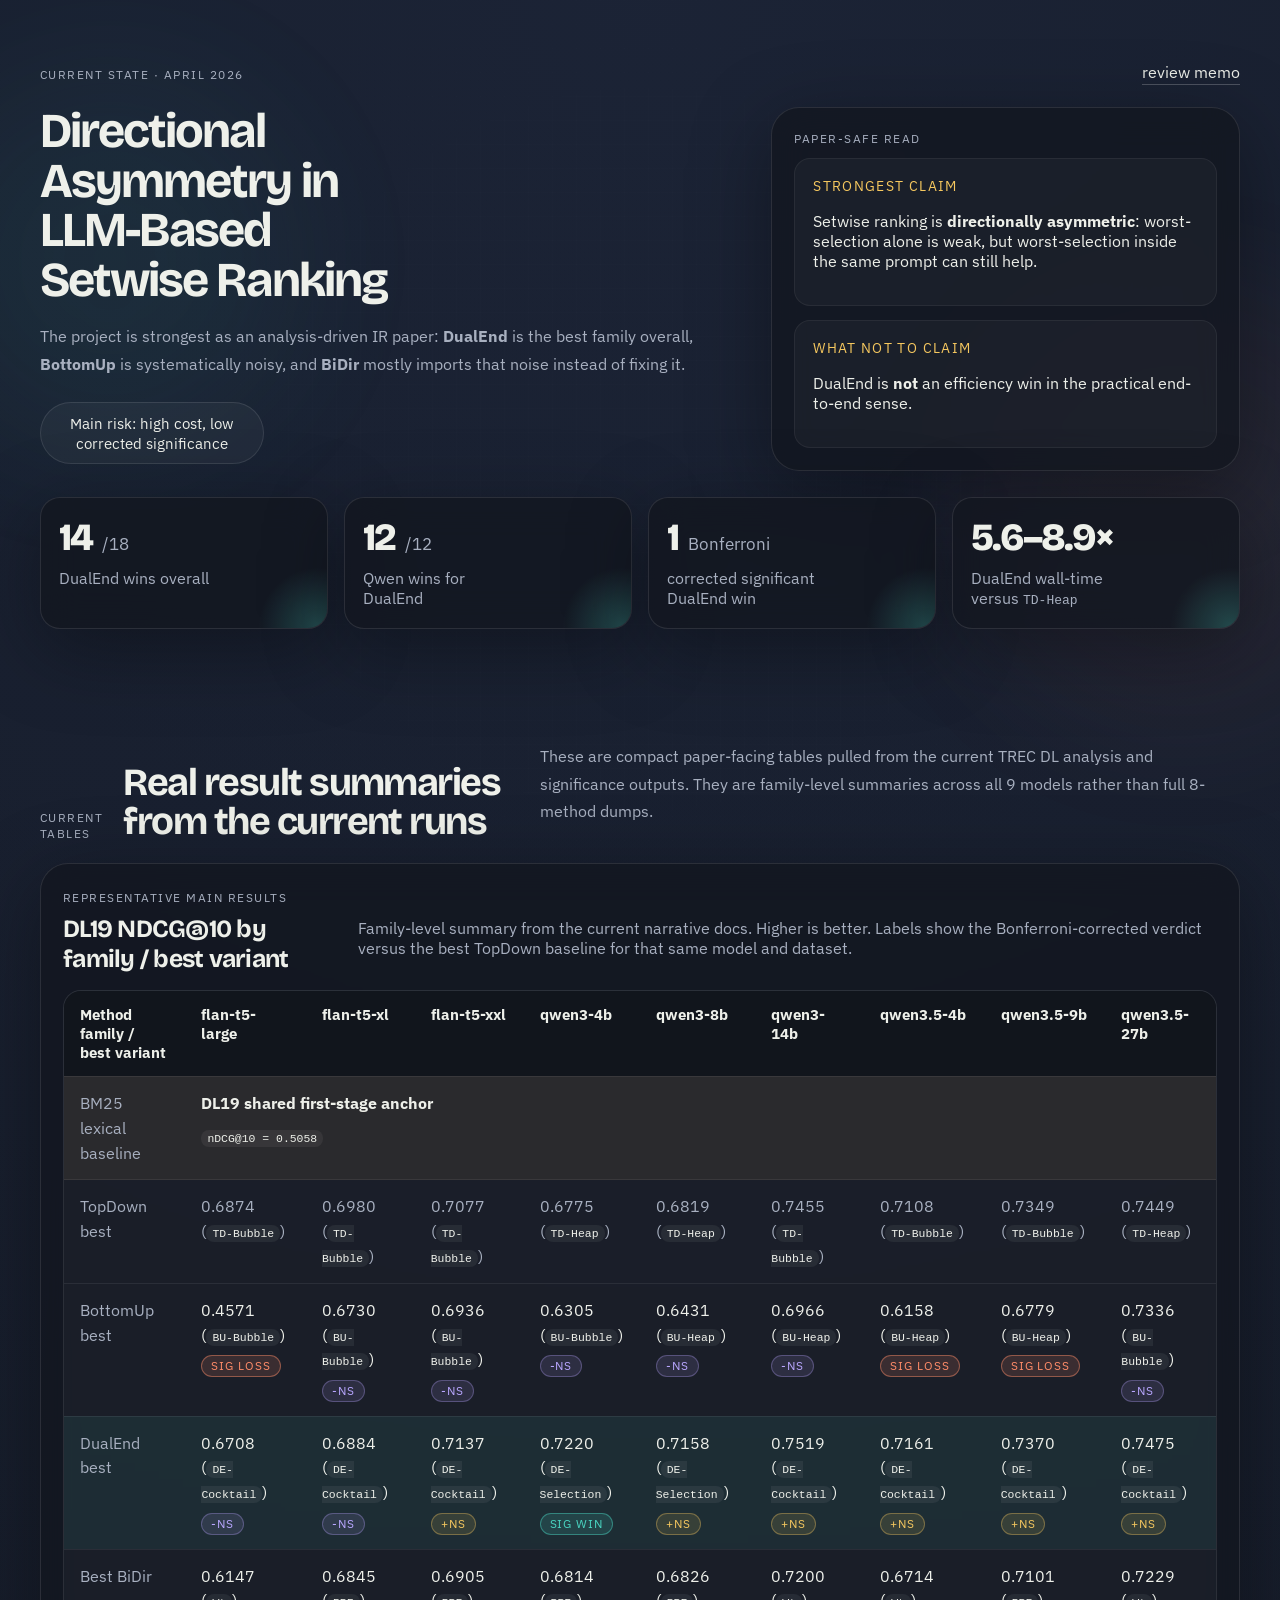
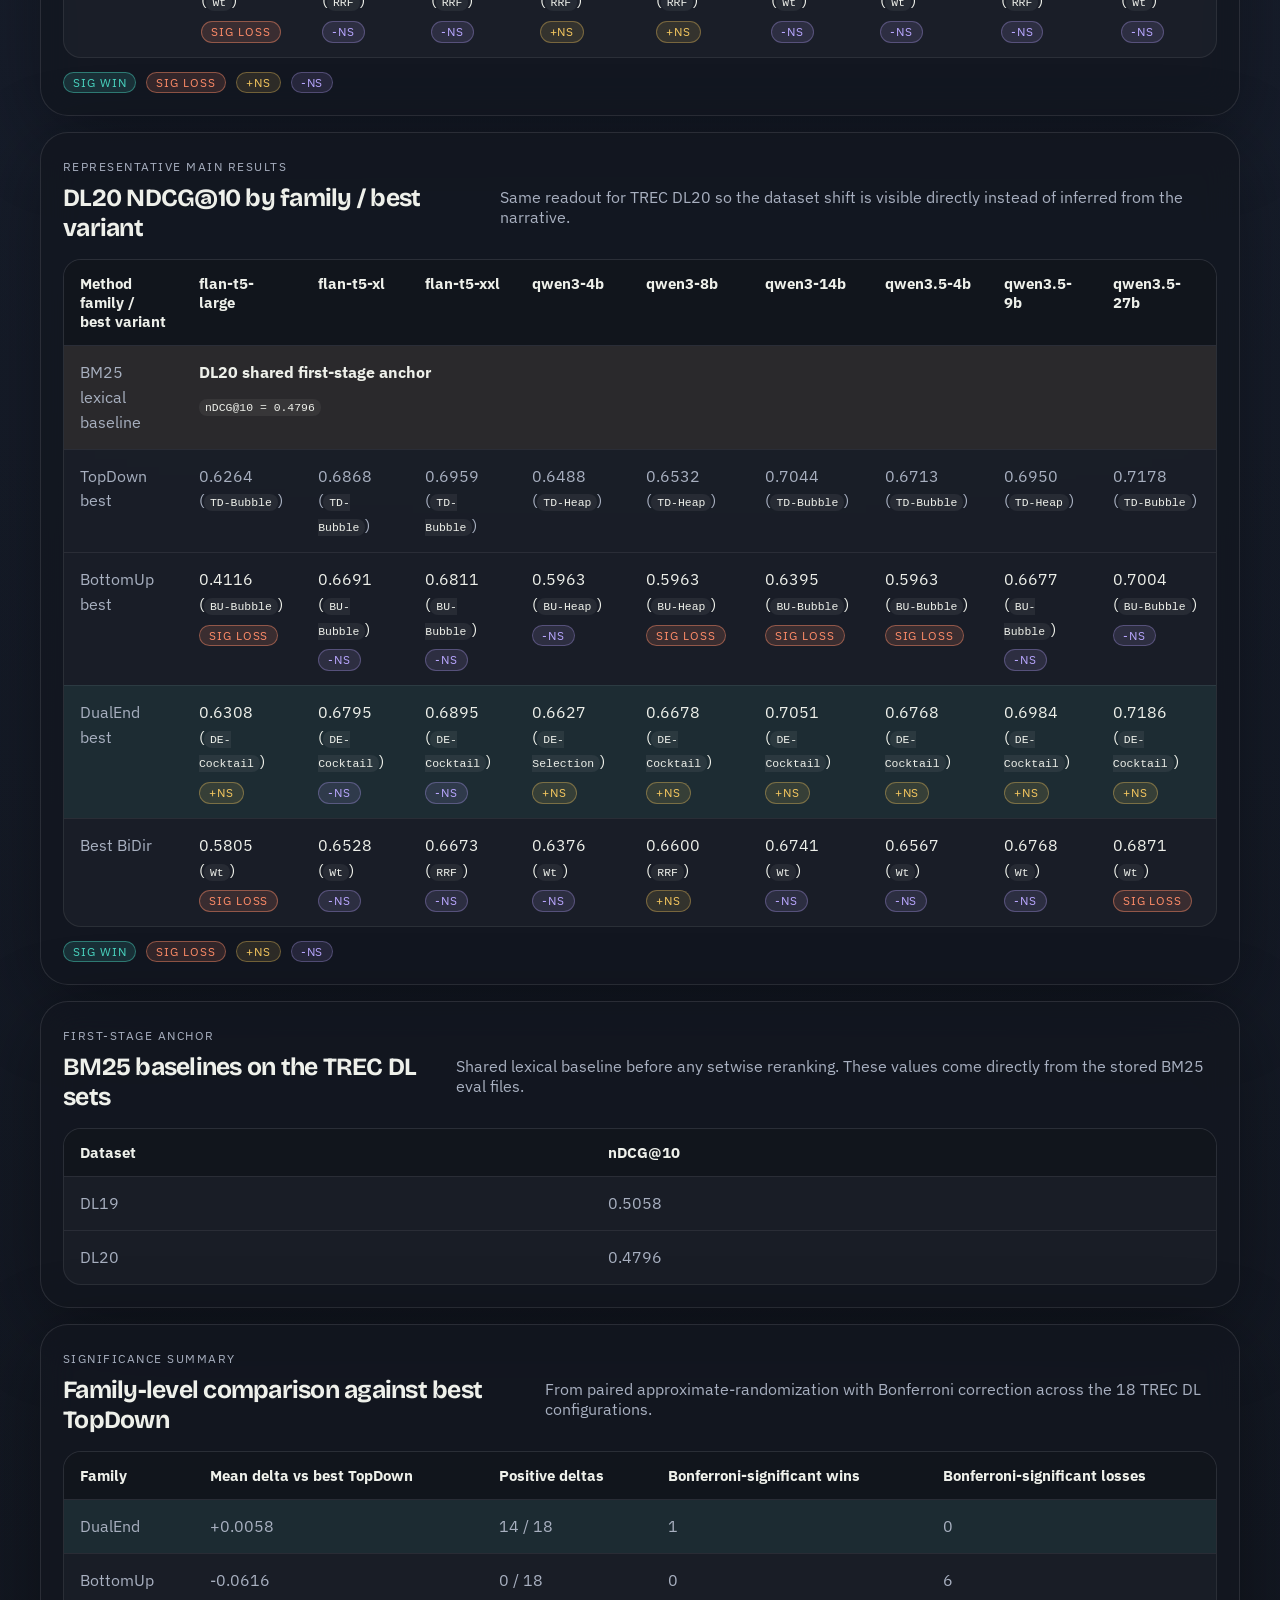
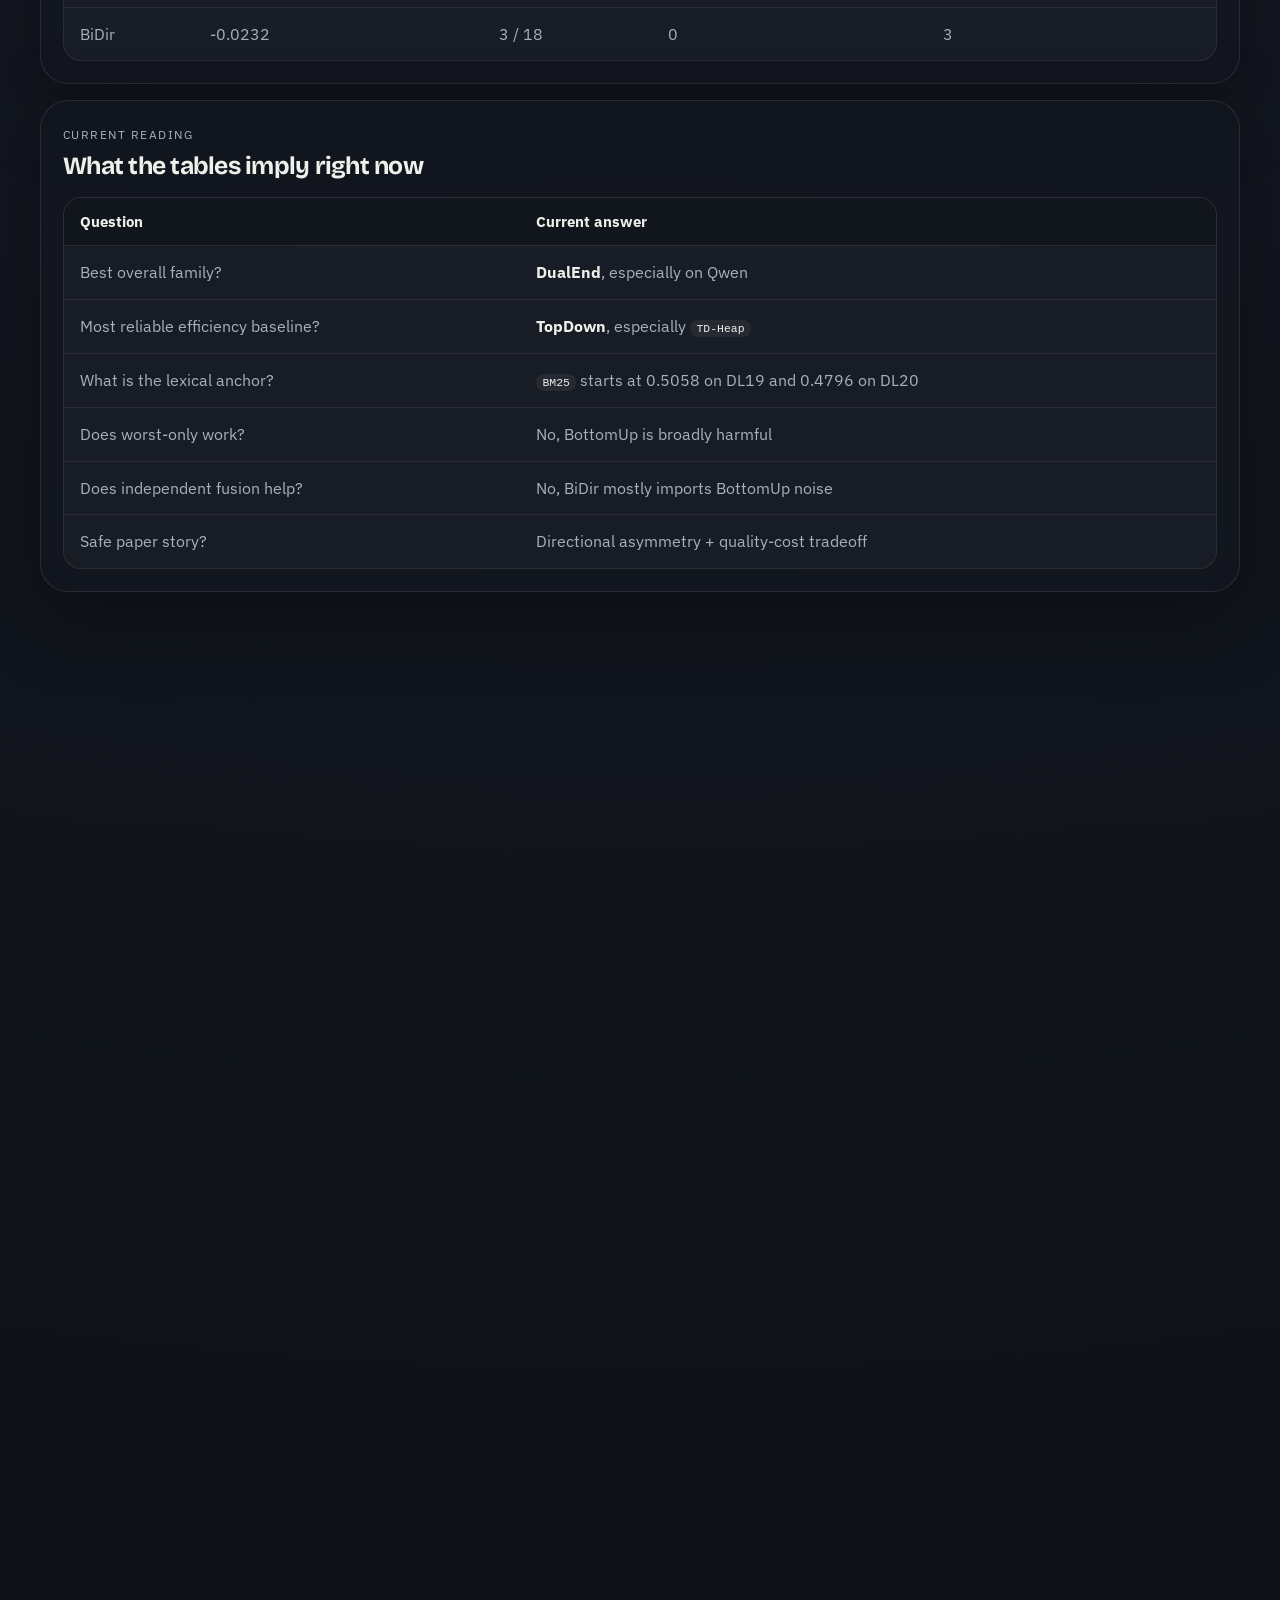
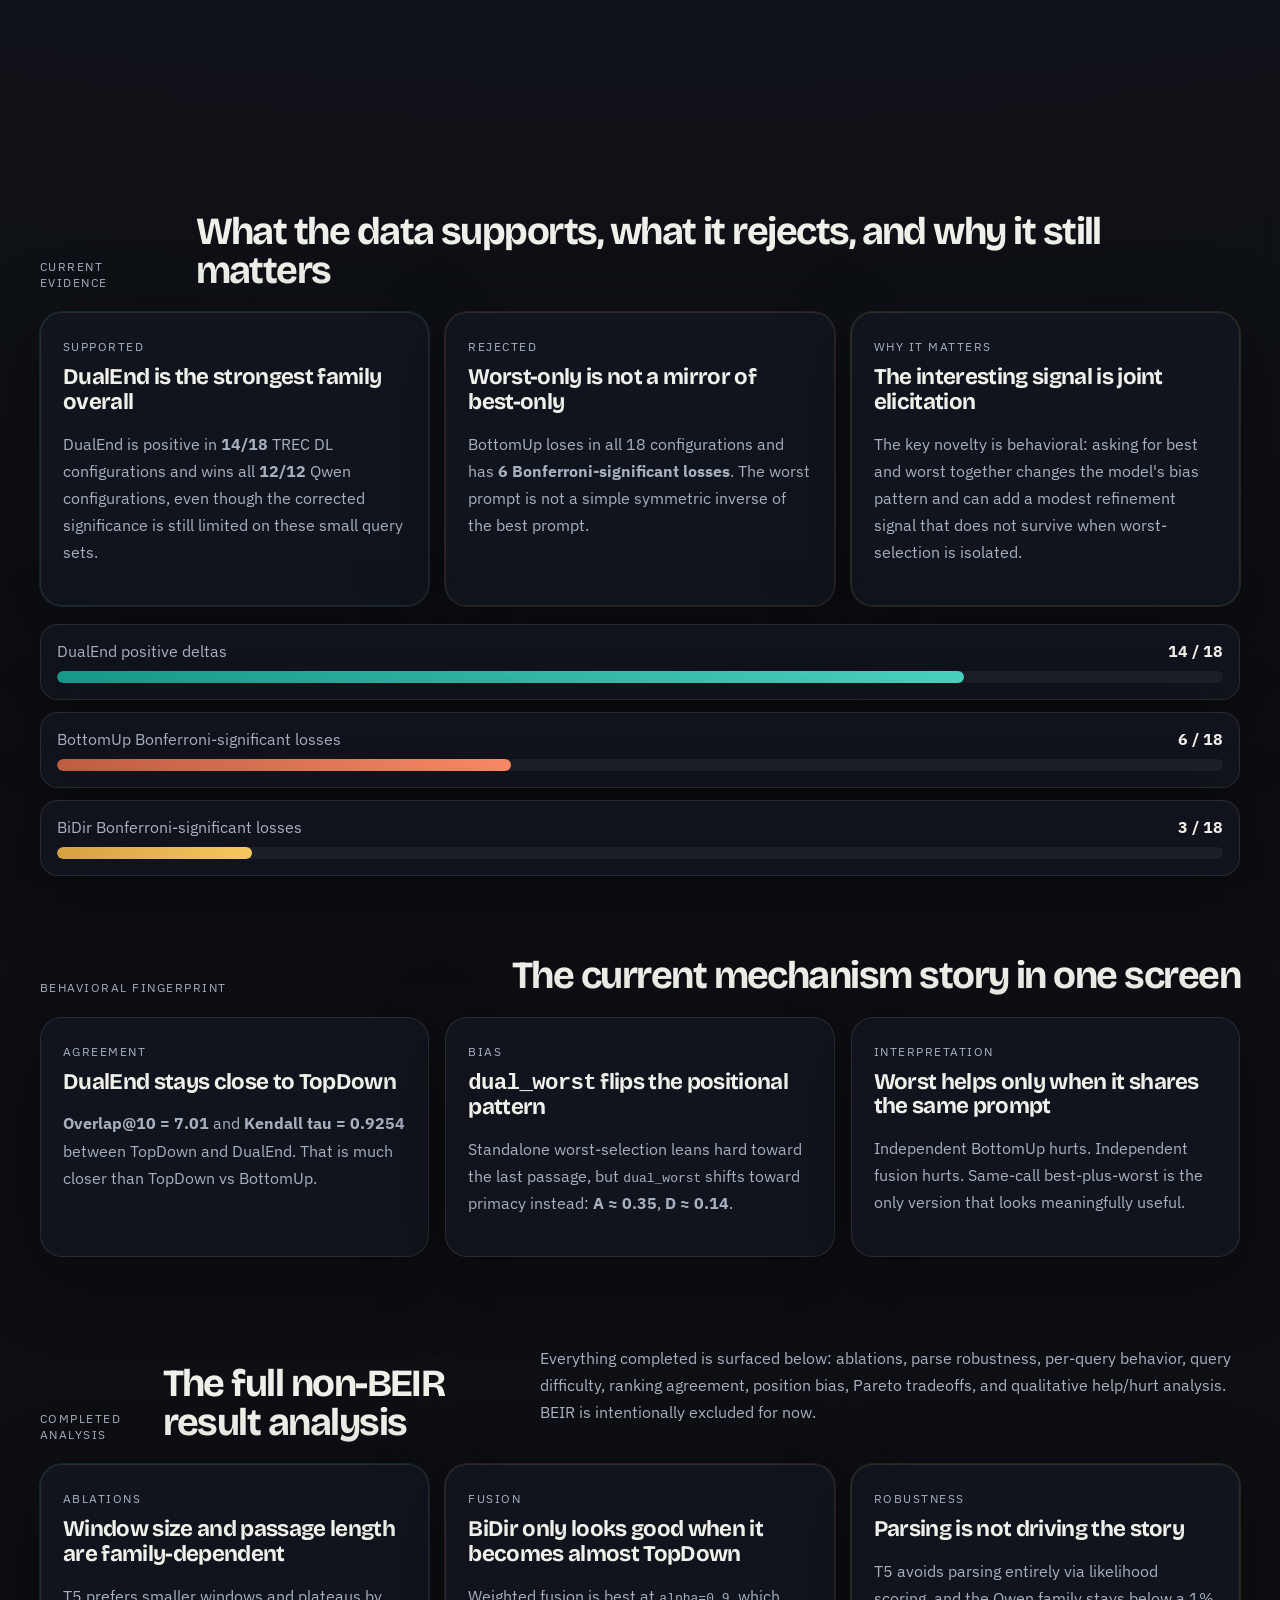
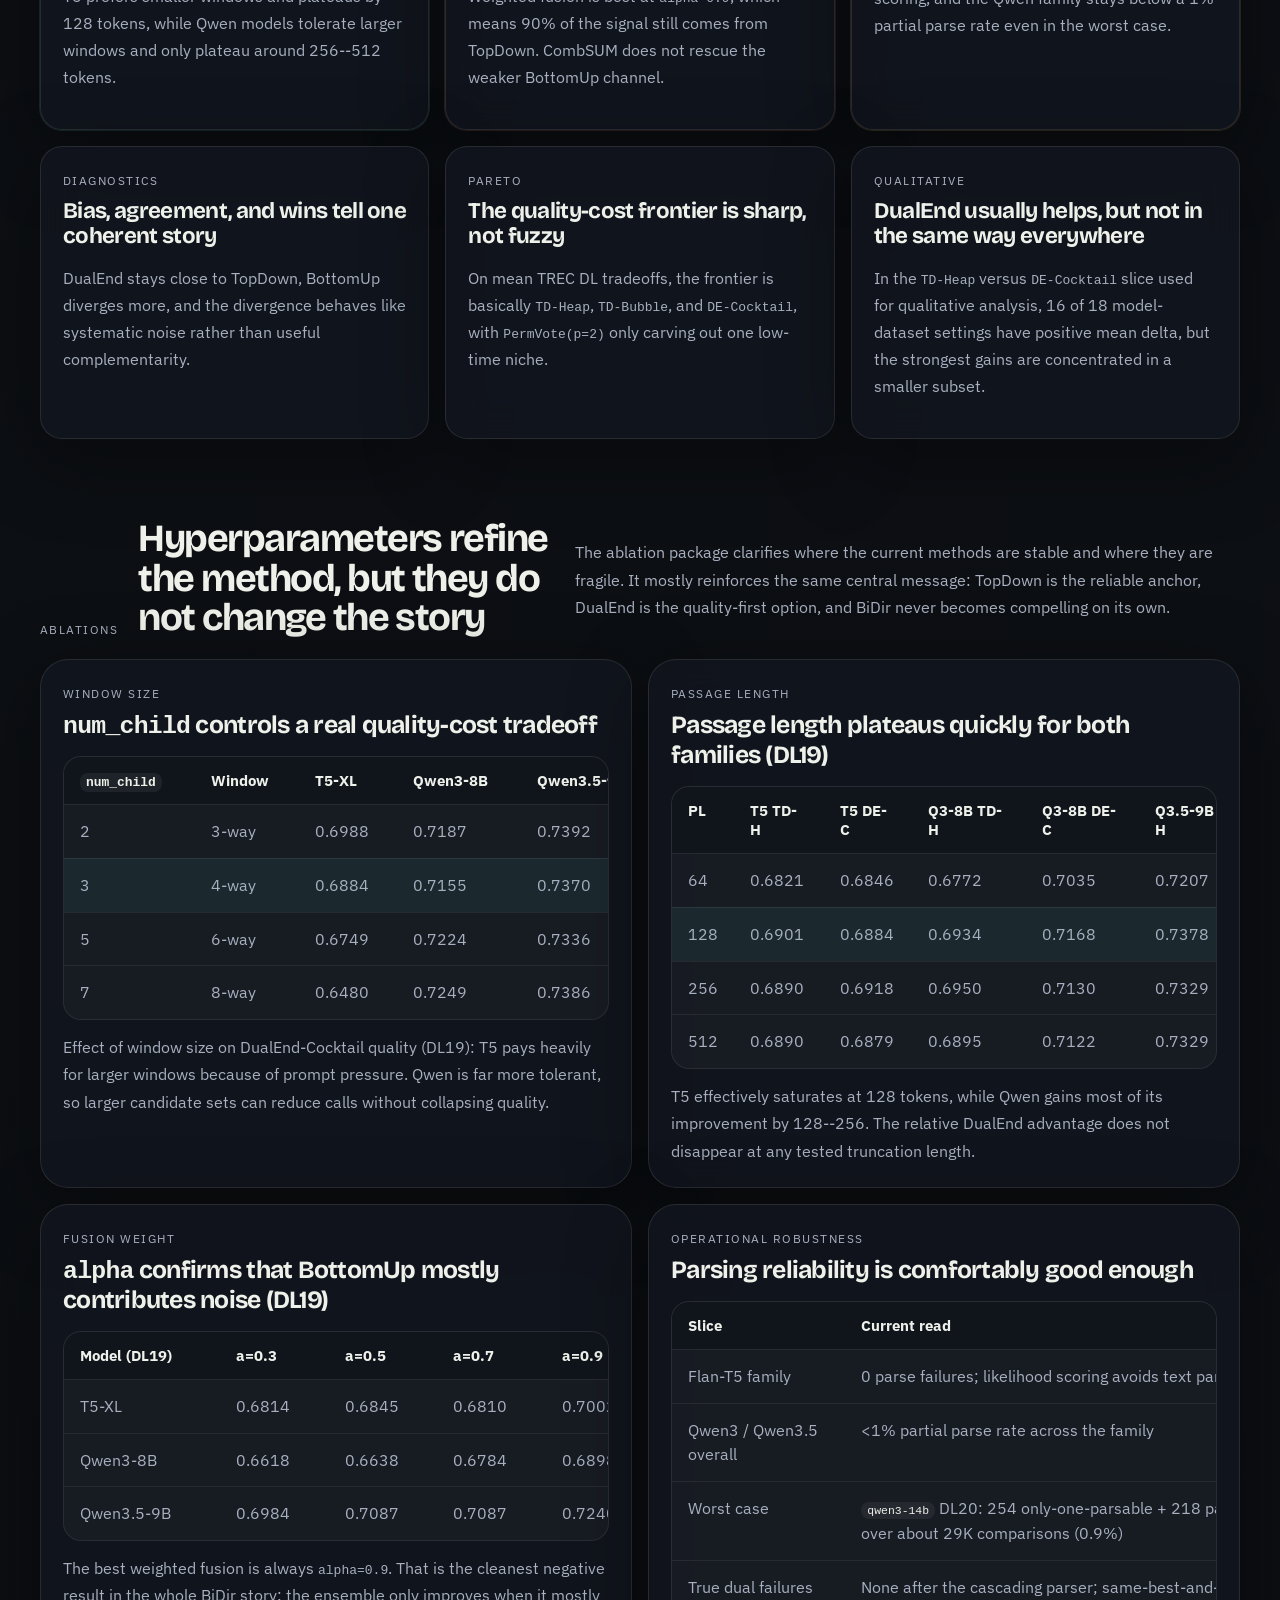
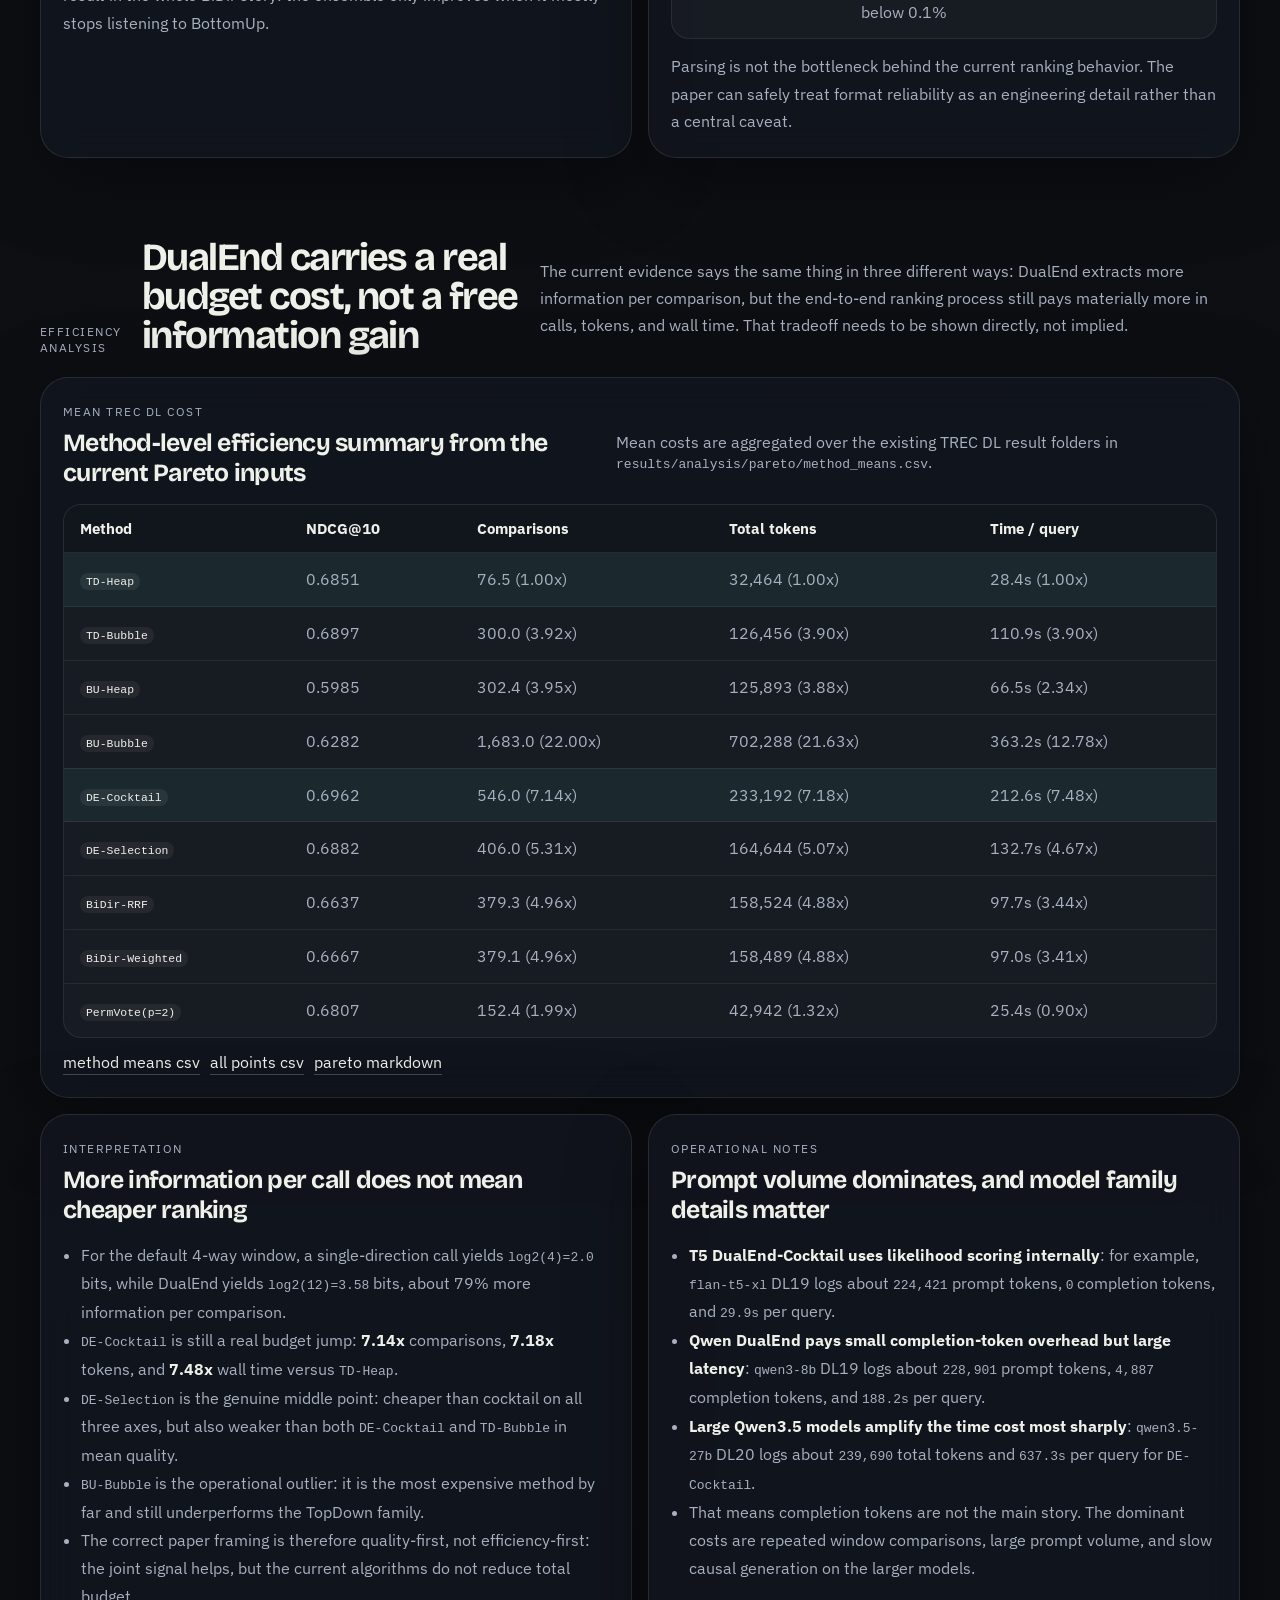
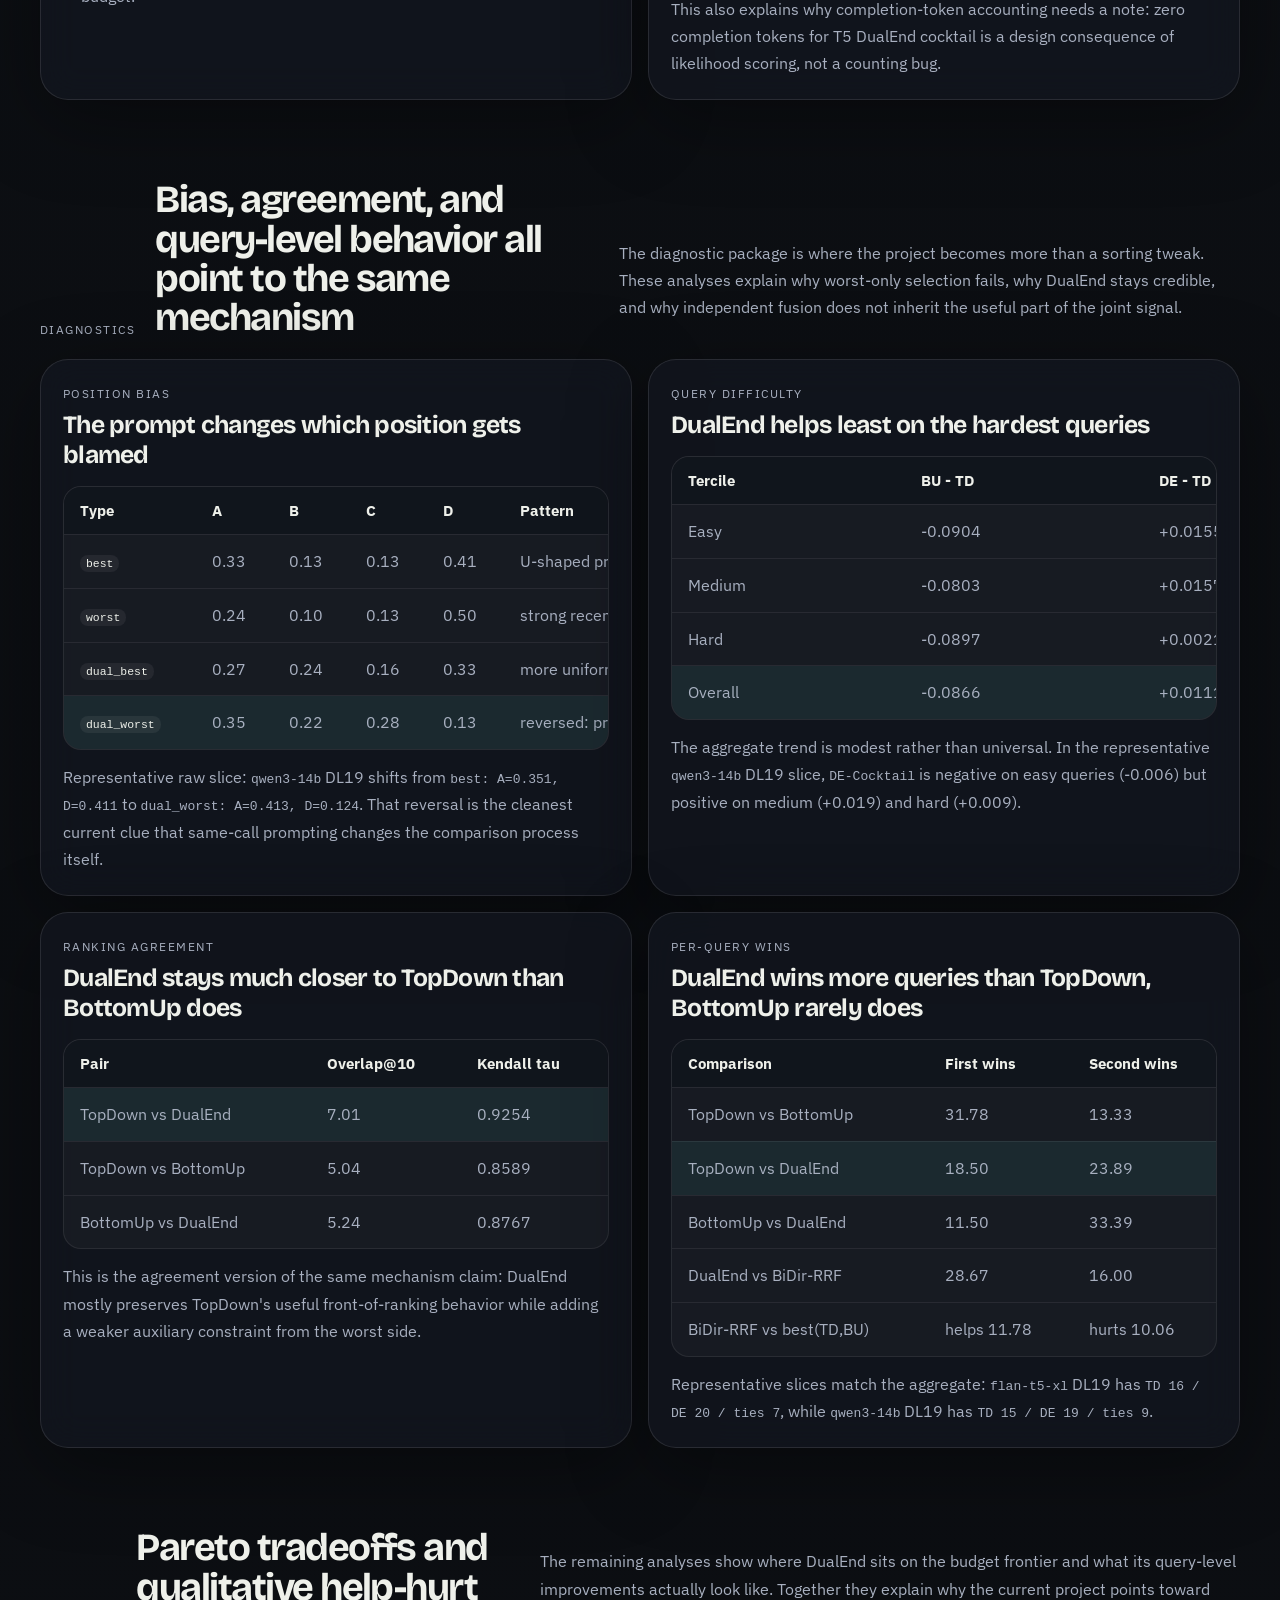
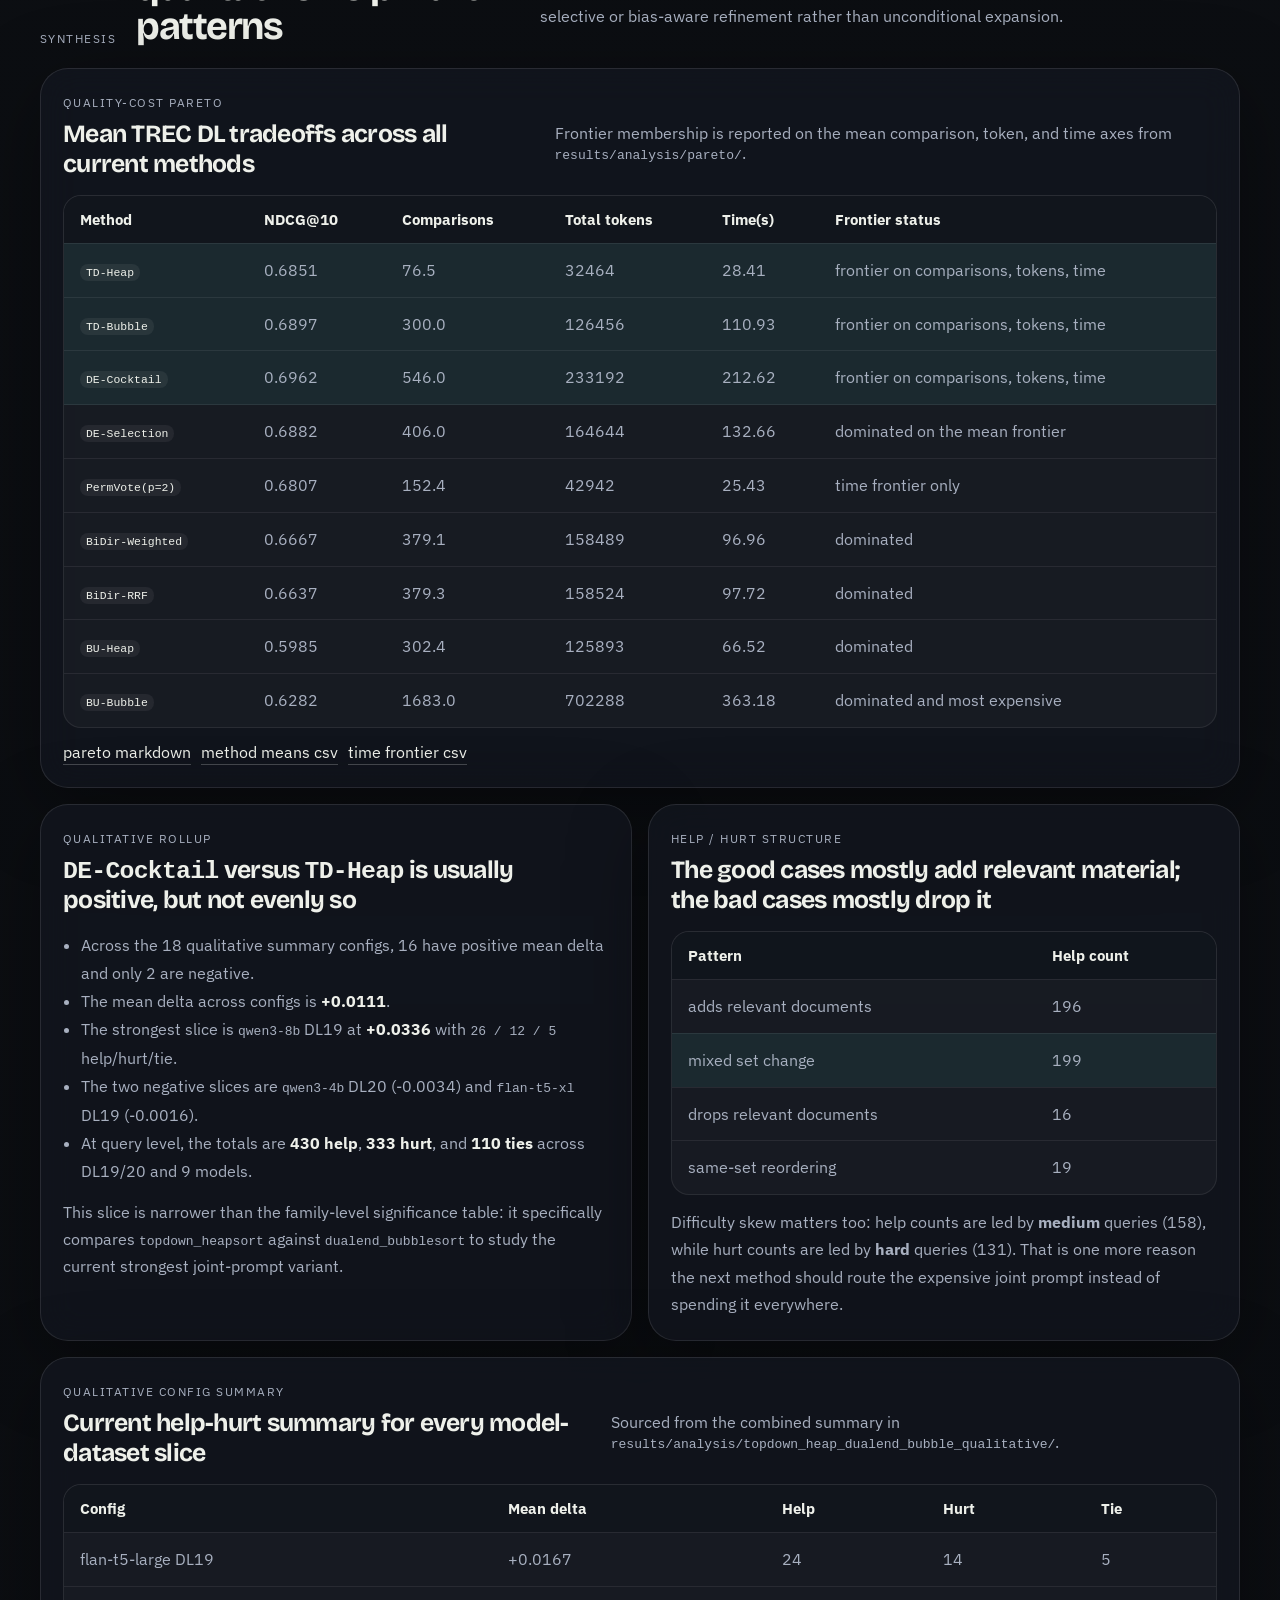
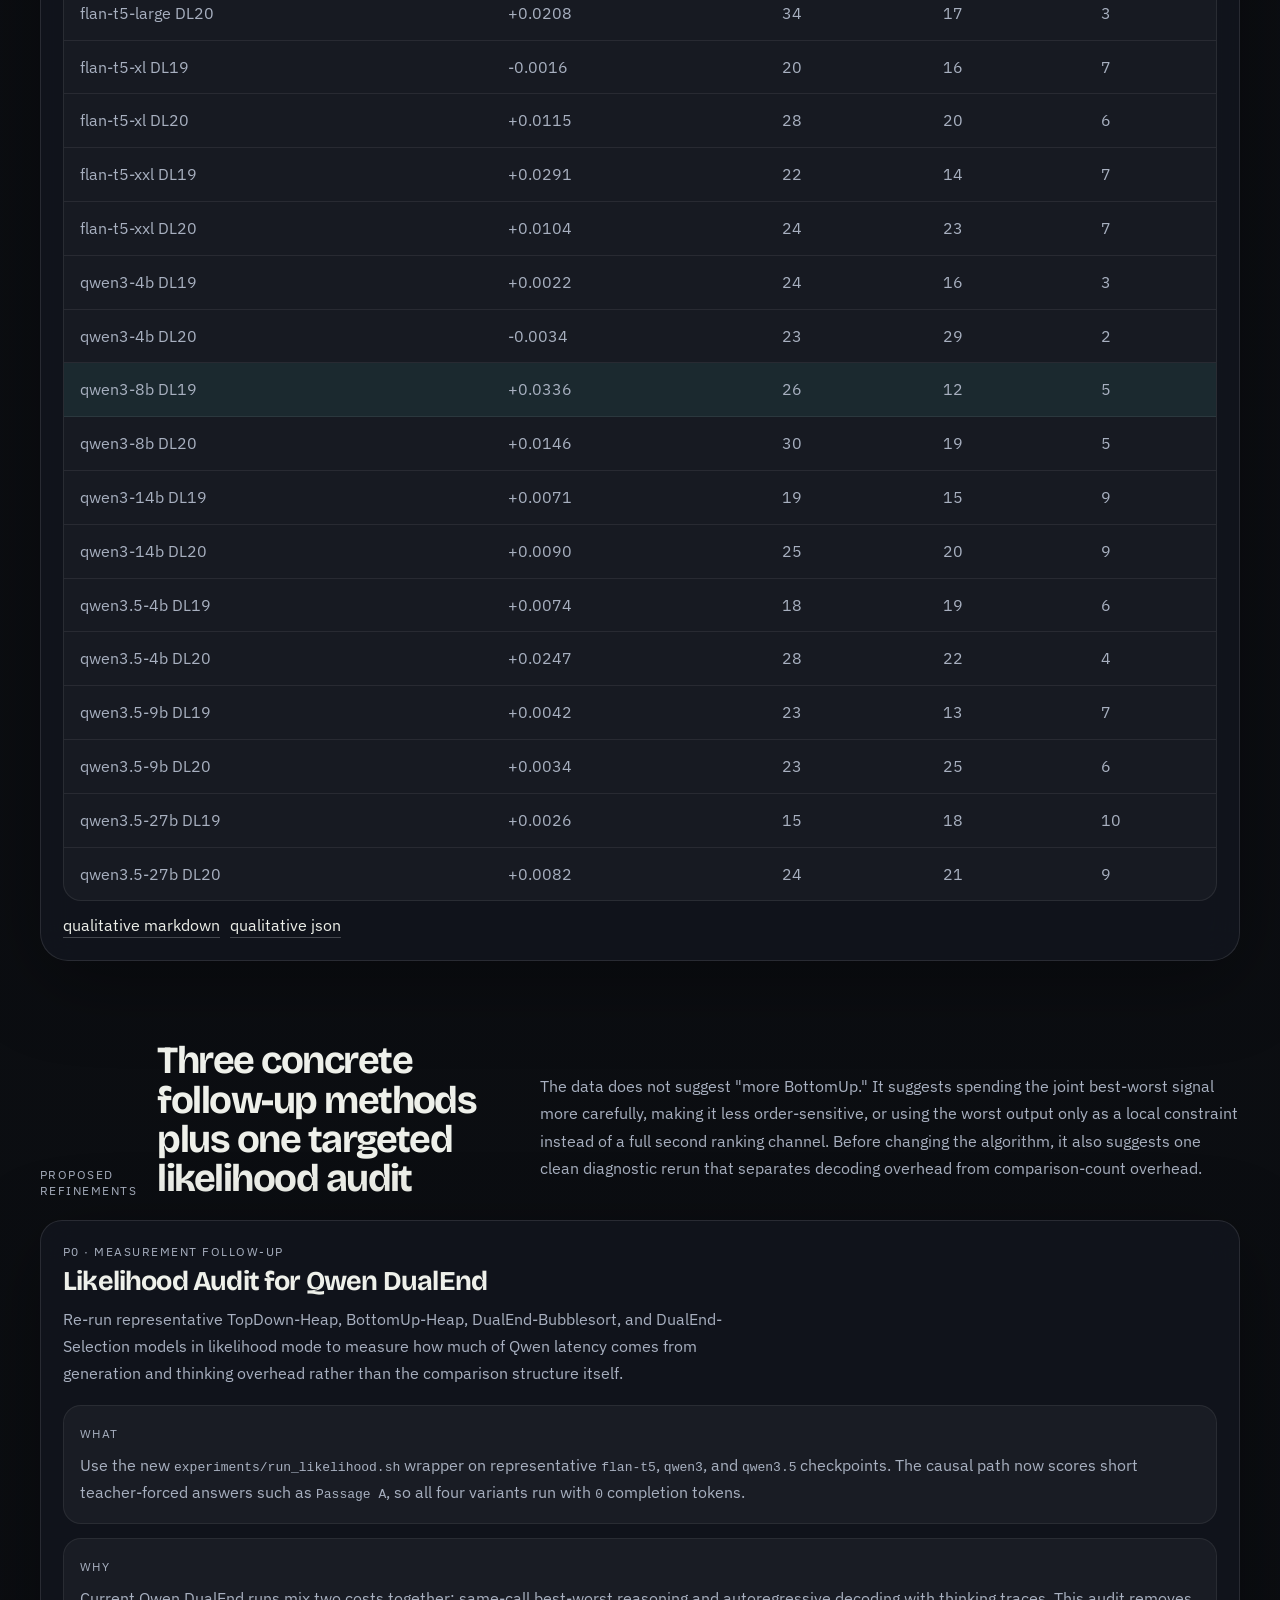
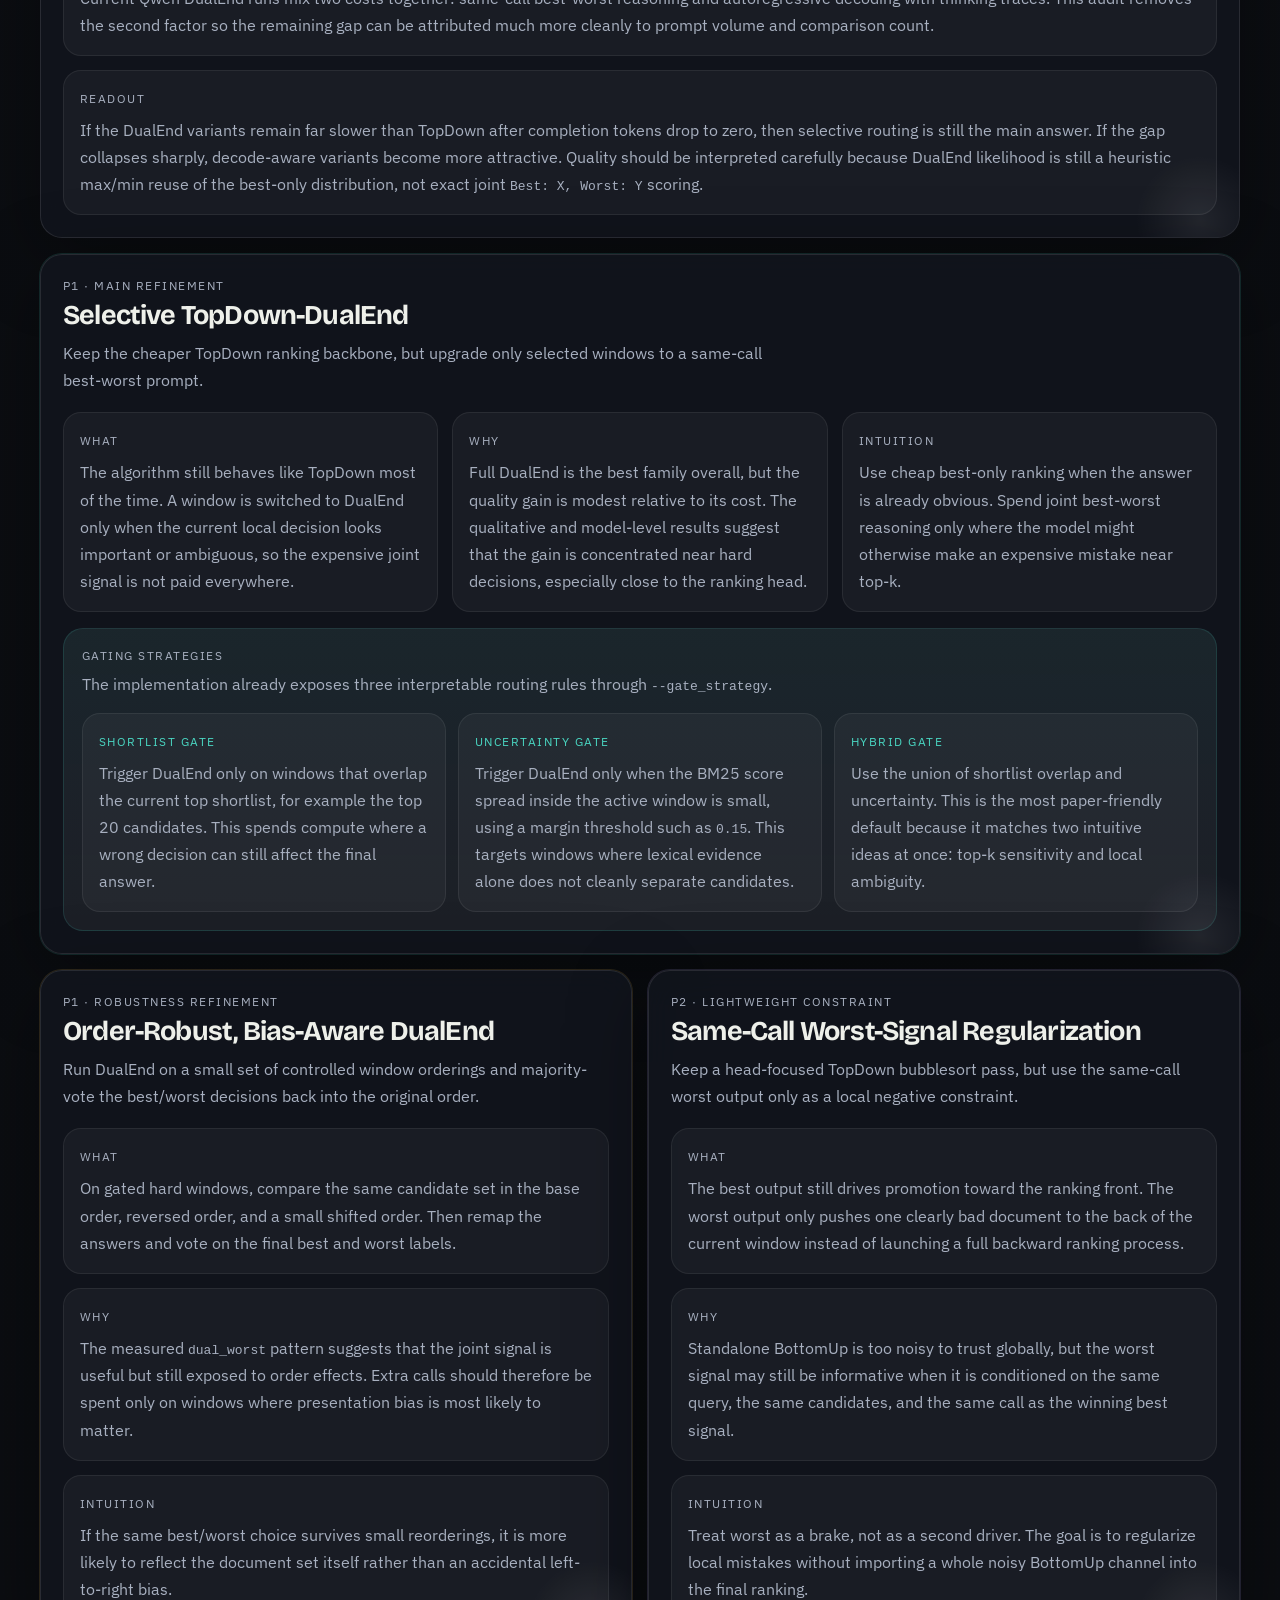
==== commit eb02206a: "add likelihood support for qwen" ====
--- a/results-display/index.html
+++ b/results-display/index.html
@@ -1915,16 +1915,69 @@
         <section class="section reveal" id="proposals">
           <div class="section-head">
             <span class="eyebrow">Proposed Refinements</span>
-            <h2>Three concrete follow-up methods suggested by the current evidence</h2>
+            <h2>Three concrete follow-up methods plus one targeted likelihood audit</h2>
             <p>
               The data does not suggest "more BottomUp." It suggests spending
               the joint best-worst signal more carefully, making it less
               order-sensitive, or using the worst output only as a local
-              constraint instead of a full second ranking channel.
+              constraint instead of a full second ranking channel. Before
+              changing the algorithm, it also suggests one clean diagnostic
+              rerun that separates decoding overhead from comparison-count
+              overhead.
             </p>
           </div>
 
           <div class="proposal-grid">
+            <article class="proposal-card is-wide">
+              <div class="proposal-head">
+                <span class="proposal-kicker">P0 · Measurement follow-up</span>
+                <h3>Likelihood Audit for Qwen DualEnd</h3>
+              </div>
+              <p class="proposal-summary">
+                Re-run representative TopDown-Heap, BottomUp-Heap,
+                DualEnd-Bubblesort, and DualEnd-Selection models in likelihood
+                mode to measure how much of Qwen latency comes from generation
+                and thinking overhead rather than the comparison structure
+                itself.
+              </p>
+
+              <div class="proposal-block">
+                <span class="block-label">What</span>
+                <p>
+                  Use the new <code>experiments/run_likelihood.sh</code> wrapper
+                  on representative <code>flan-t5</code>, <code>qwen3</code>,
+                  and <code>qwen3.5</code> checkpoints. The causal path now
+                  scores short teacher-forced answers such as
+                  <code>Passage A</code>, so all four variants run with
+                  <code>0</code> completion tokens.
+                </p>
+              </div>
+
+              <div class="proposal-block">
+                <span class="block-label">Why</span>
+                <p>
+                  Current Qwen DualEnd runs mix two costs together: same-call
+                  best-worst reasoning and autoregressive decoding with thinking
+                  traces. This audit removes the second factor so the remaining
+                  gap can be attributed much more cleanly to prompt volume and
+                  comparison count.
+                </p>
+              </div>
+
+              <div class="proposal-block">
+                <span class="block-label">Readout</span>
+                <p>
+                  If the DualEnd variants remain far slower than TopDown after
+                  completion tokens drop to zero, then selective routing is
+                  still the main answer. If the gap collapses sharply,
+                  decode-aware variants become more attractive. Quality should
+                  be interpreted carefully because DualEnd likelihood is still
+                  a heuristic max/min reuse of the best-only distribution, not
+                  exact joint <code>Best: X, Worst: Y</code> scoring.
+                </p>
+              </div>
+            </article>
+
             <article class="proposal-card is-selective is-wide">
               <div class="proposal-head">
                 <span class="proposal-kicker">P1 · Main refinement</span>
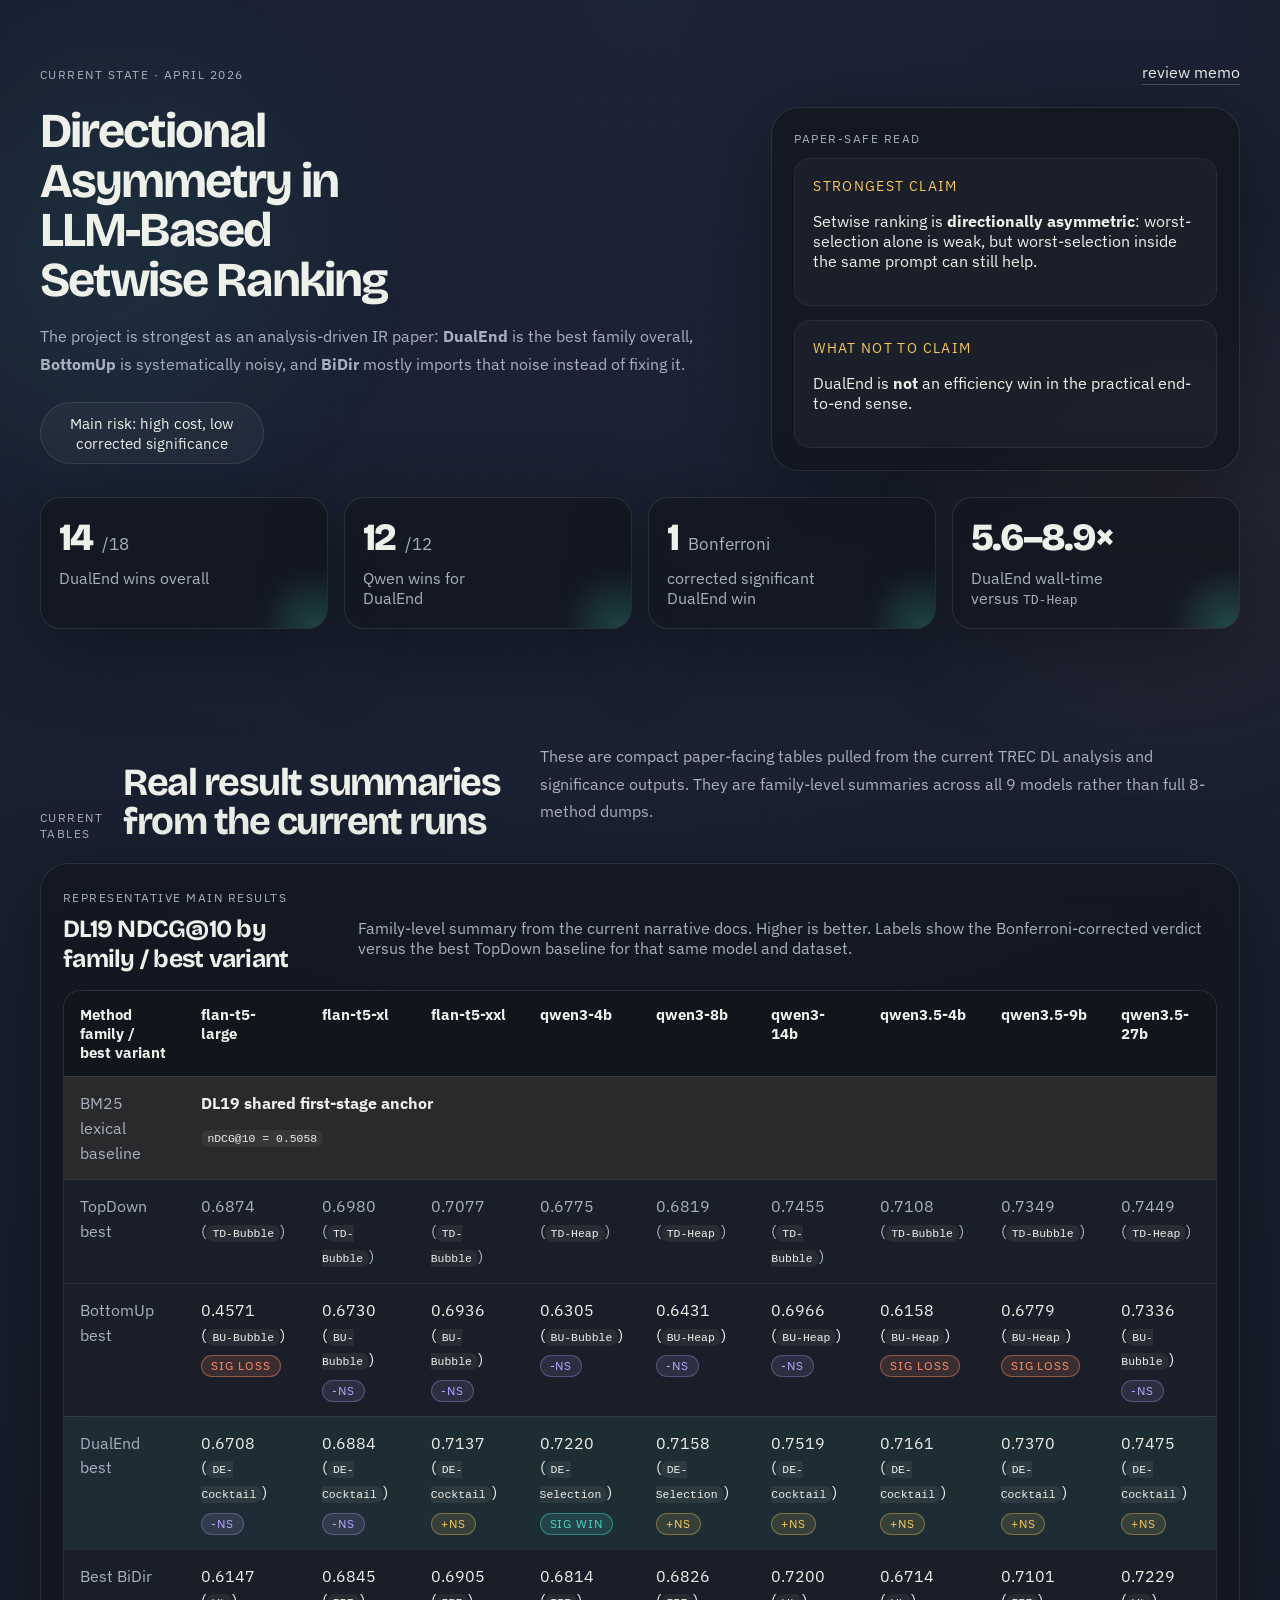
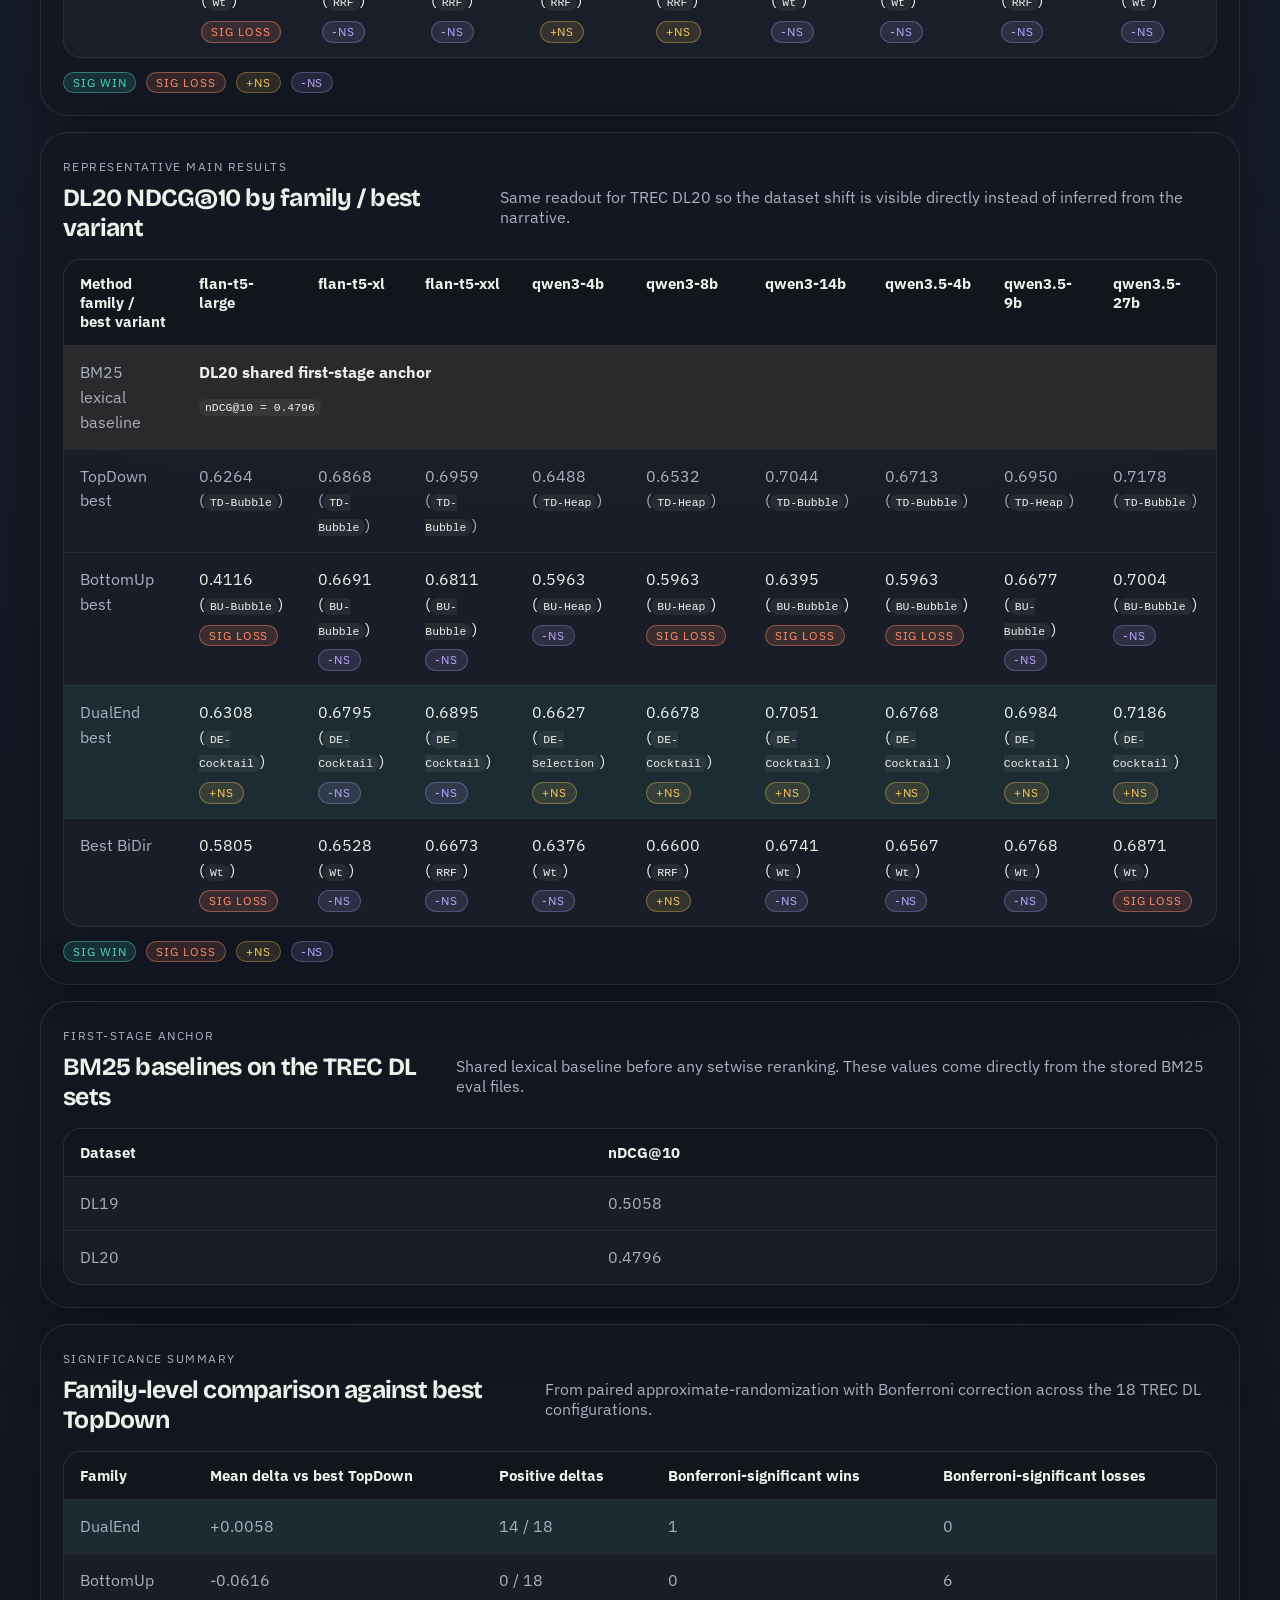
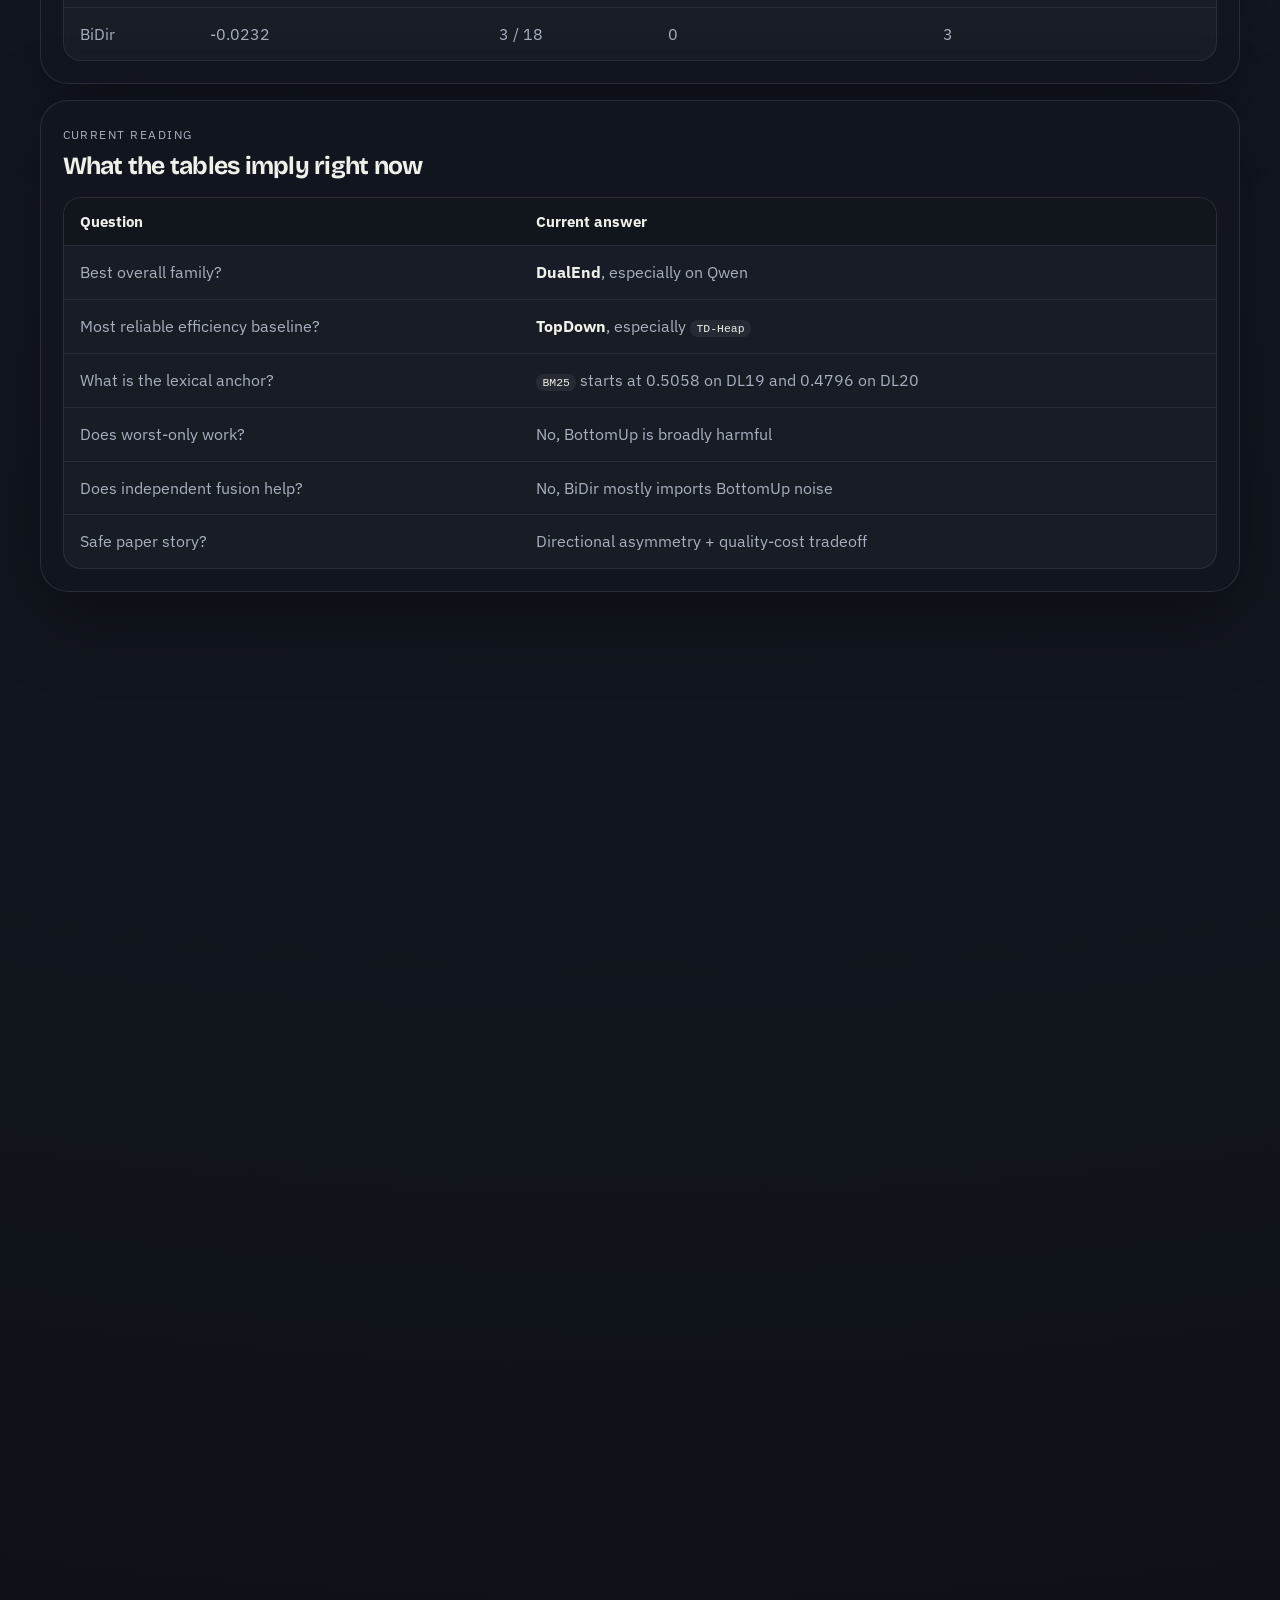
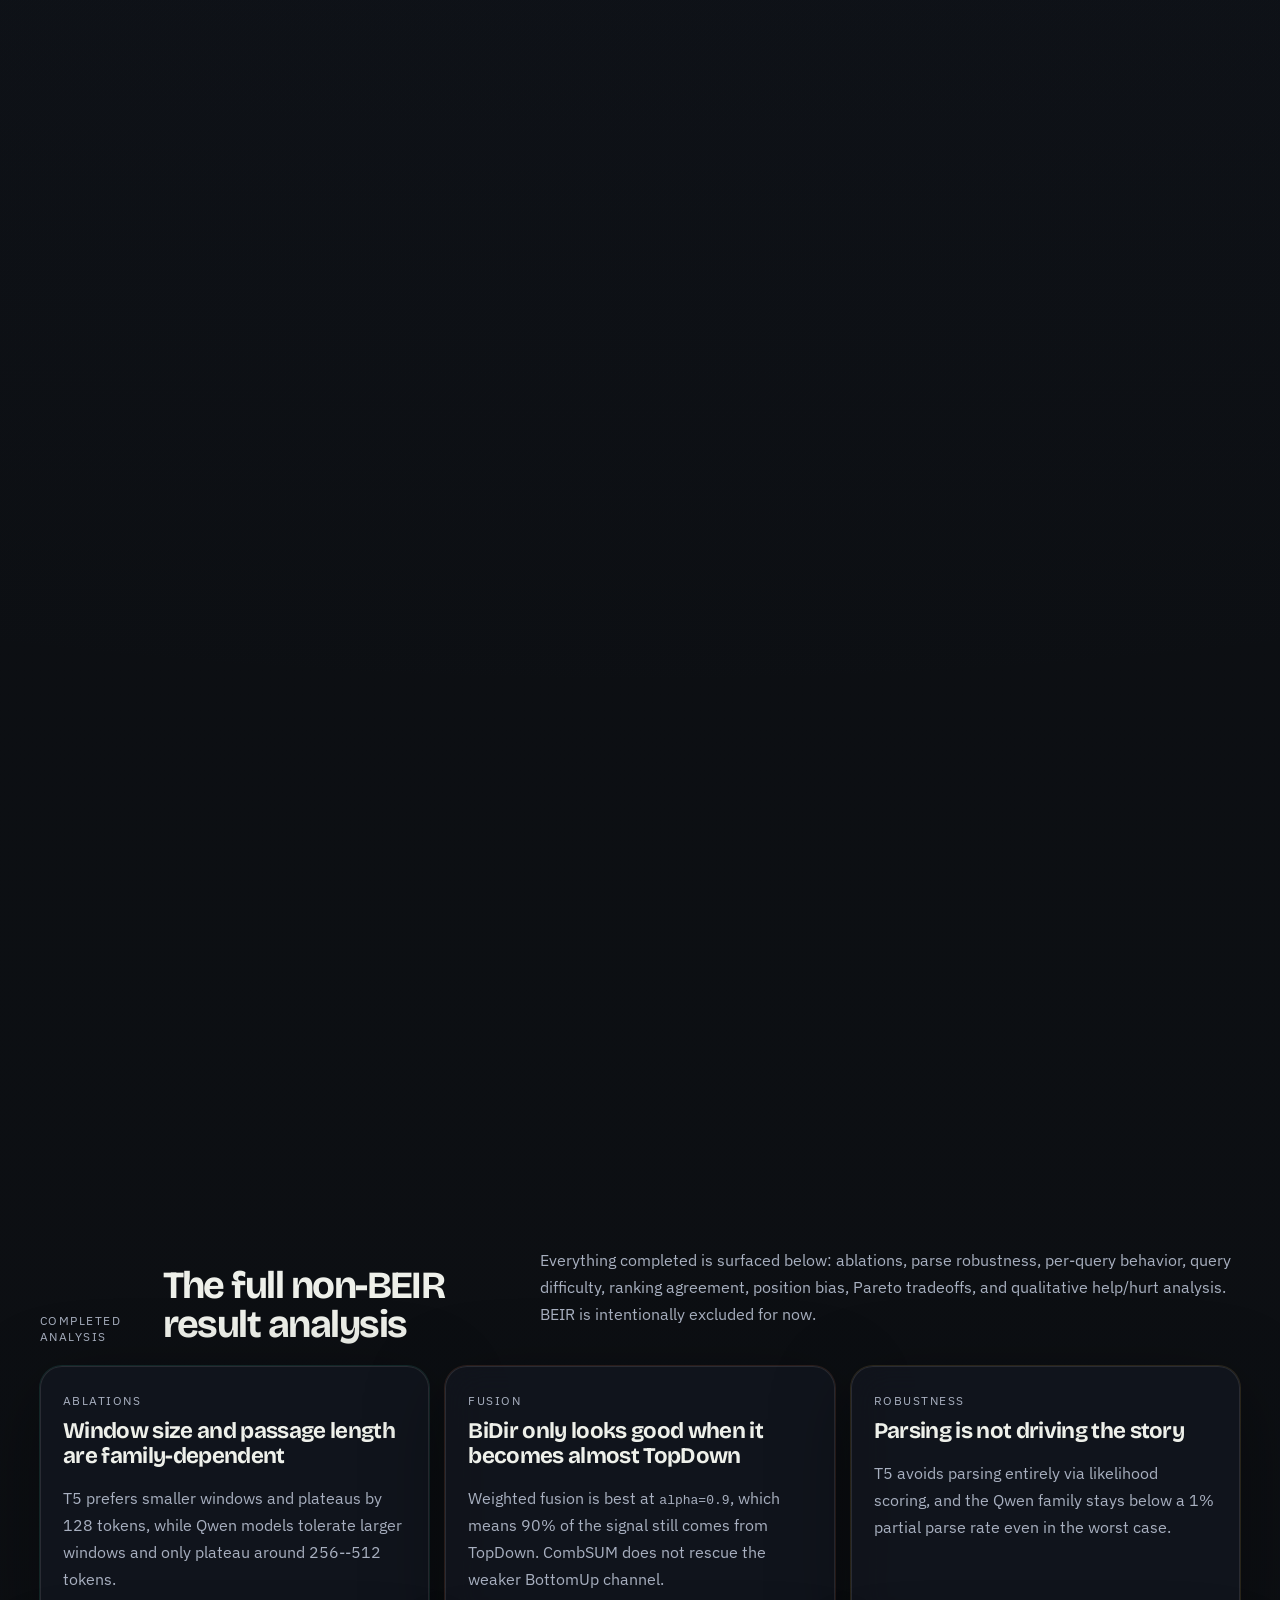
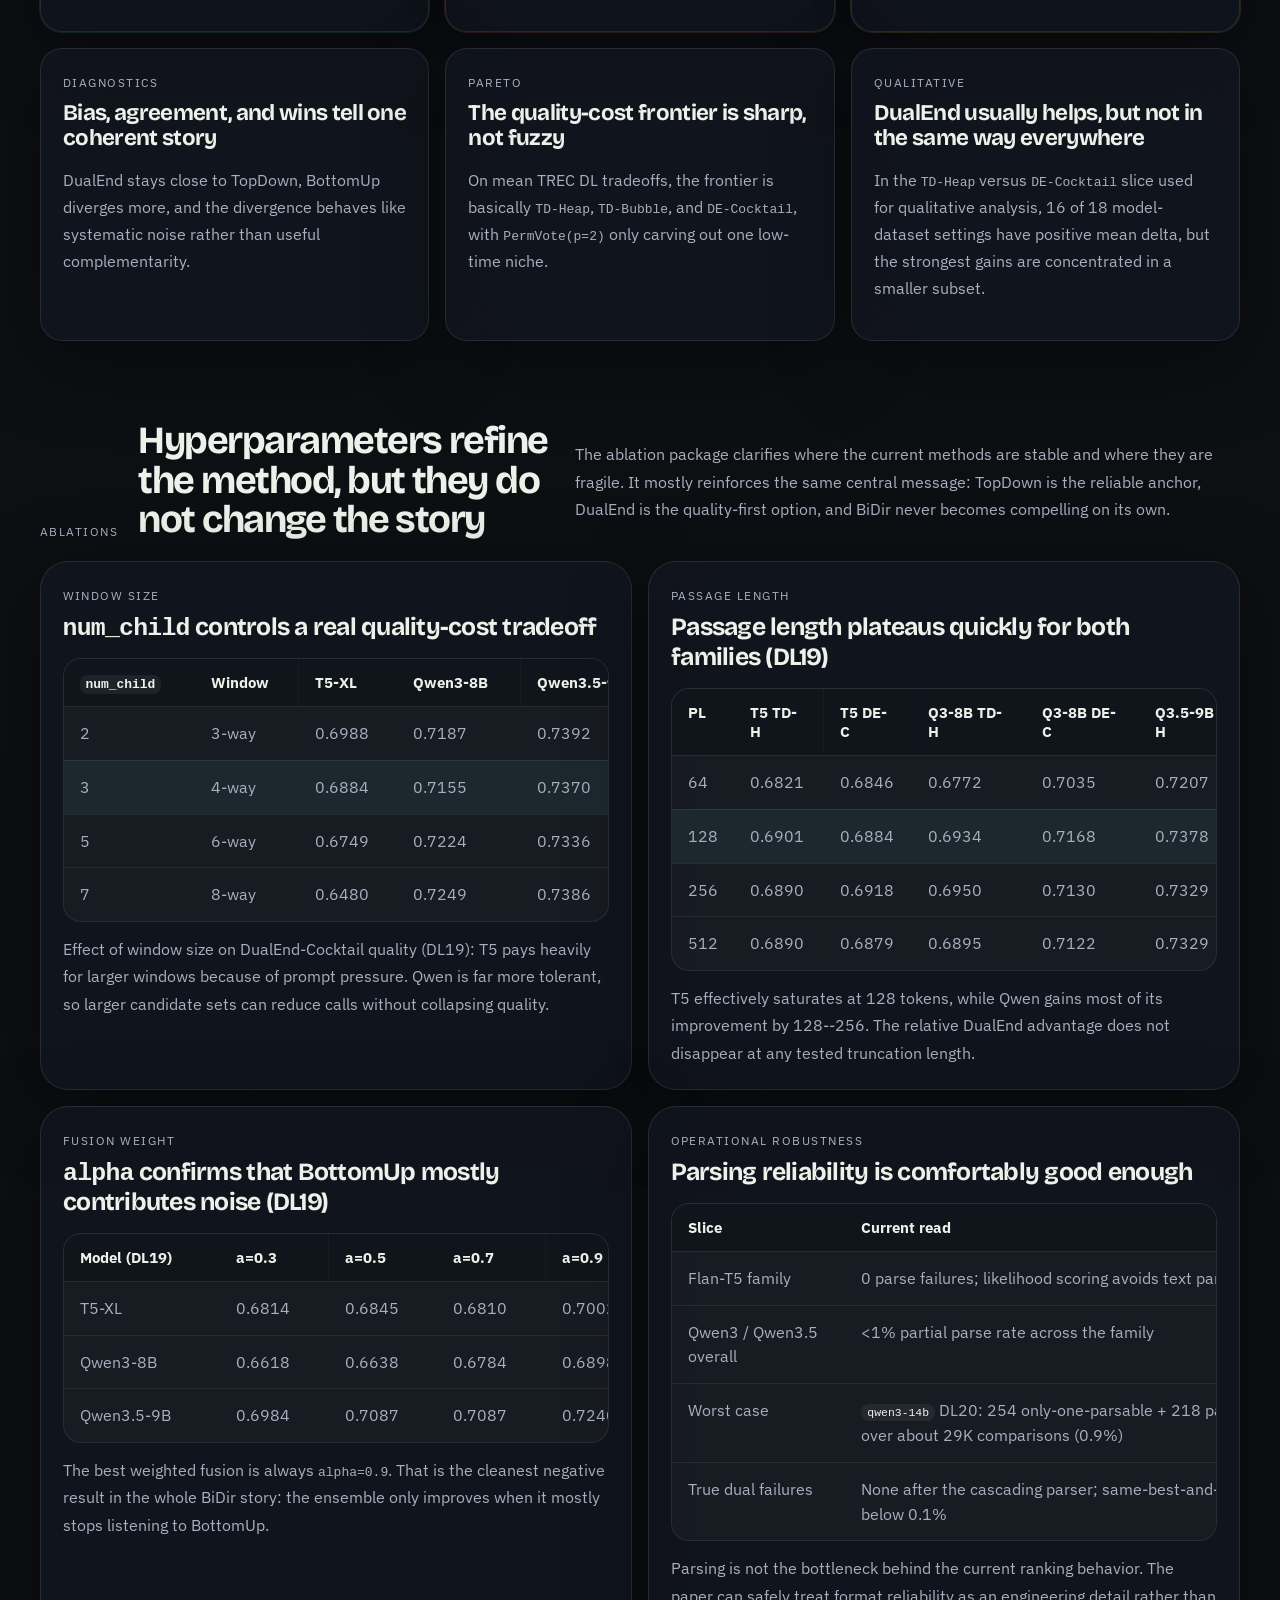
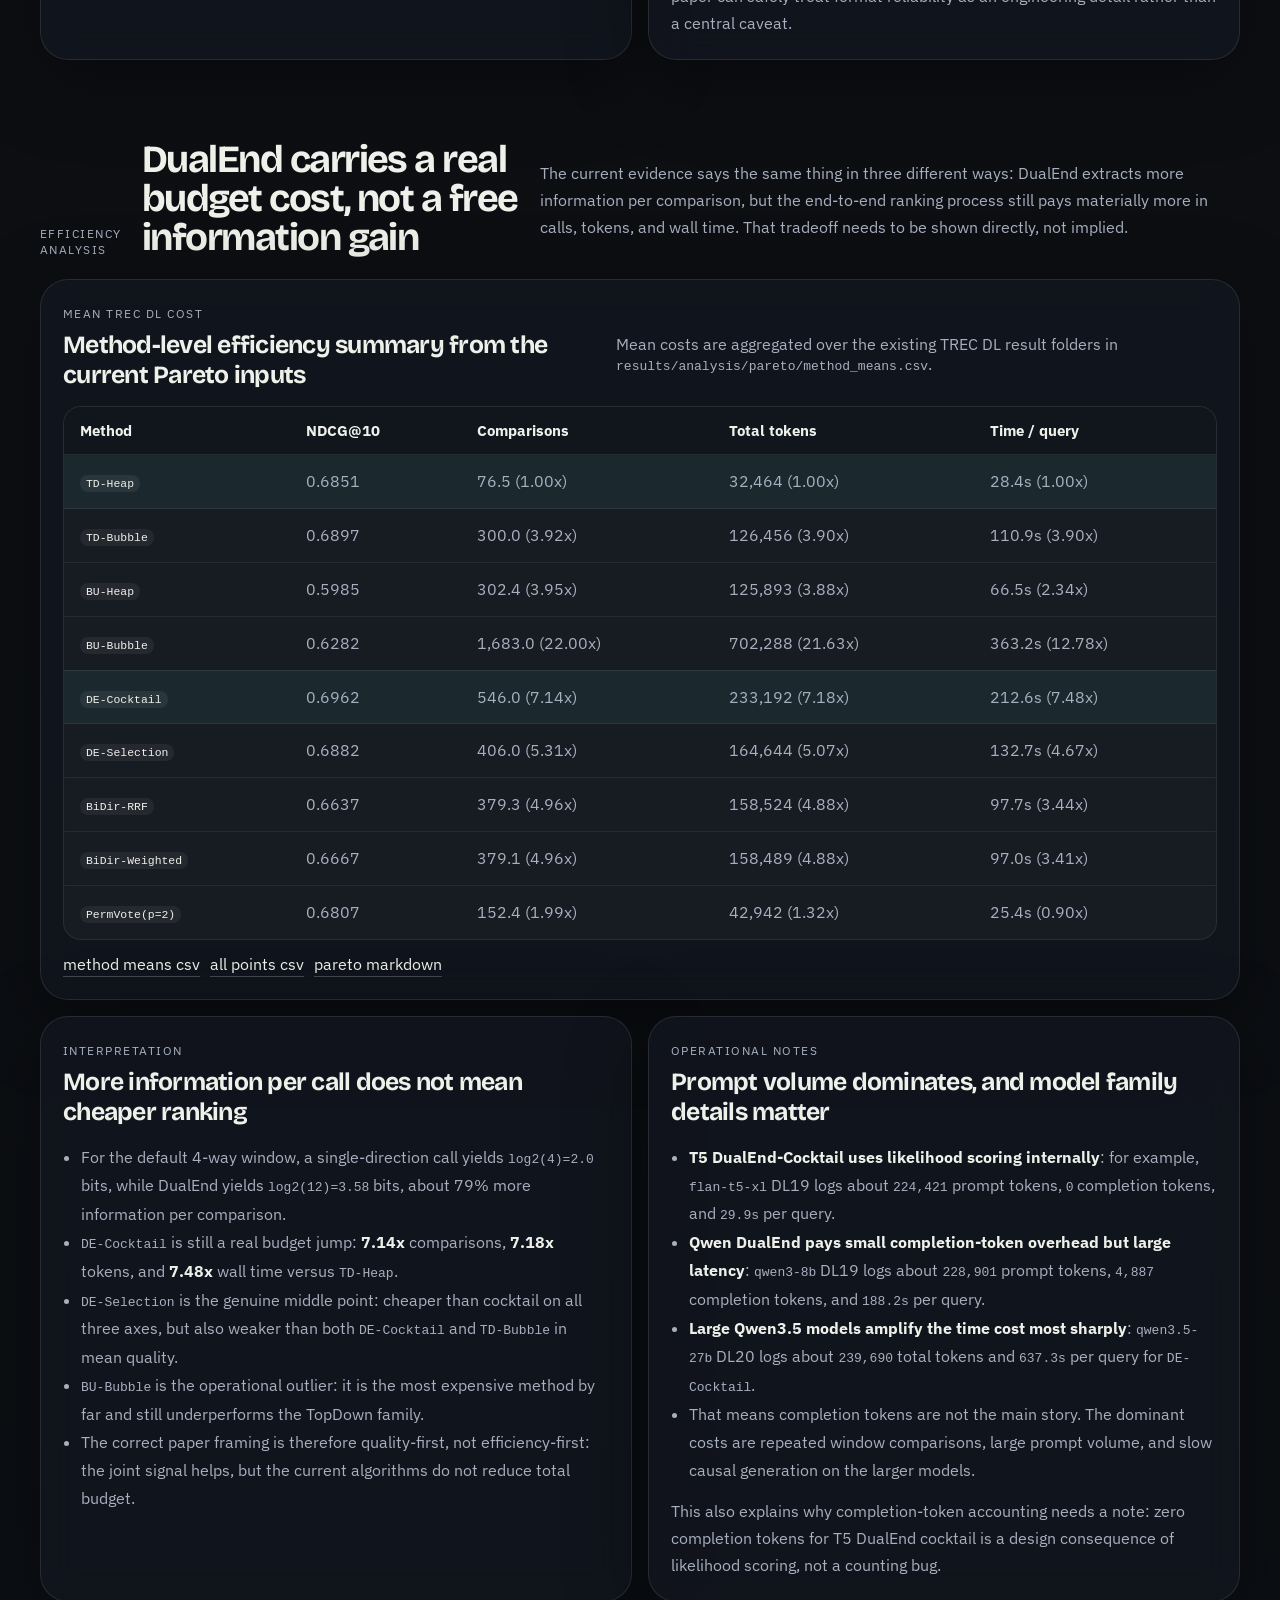
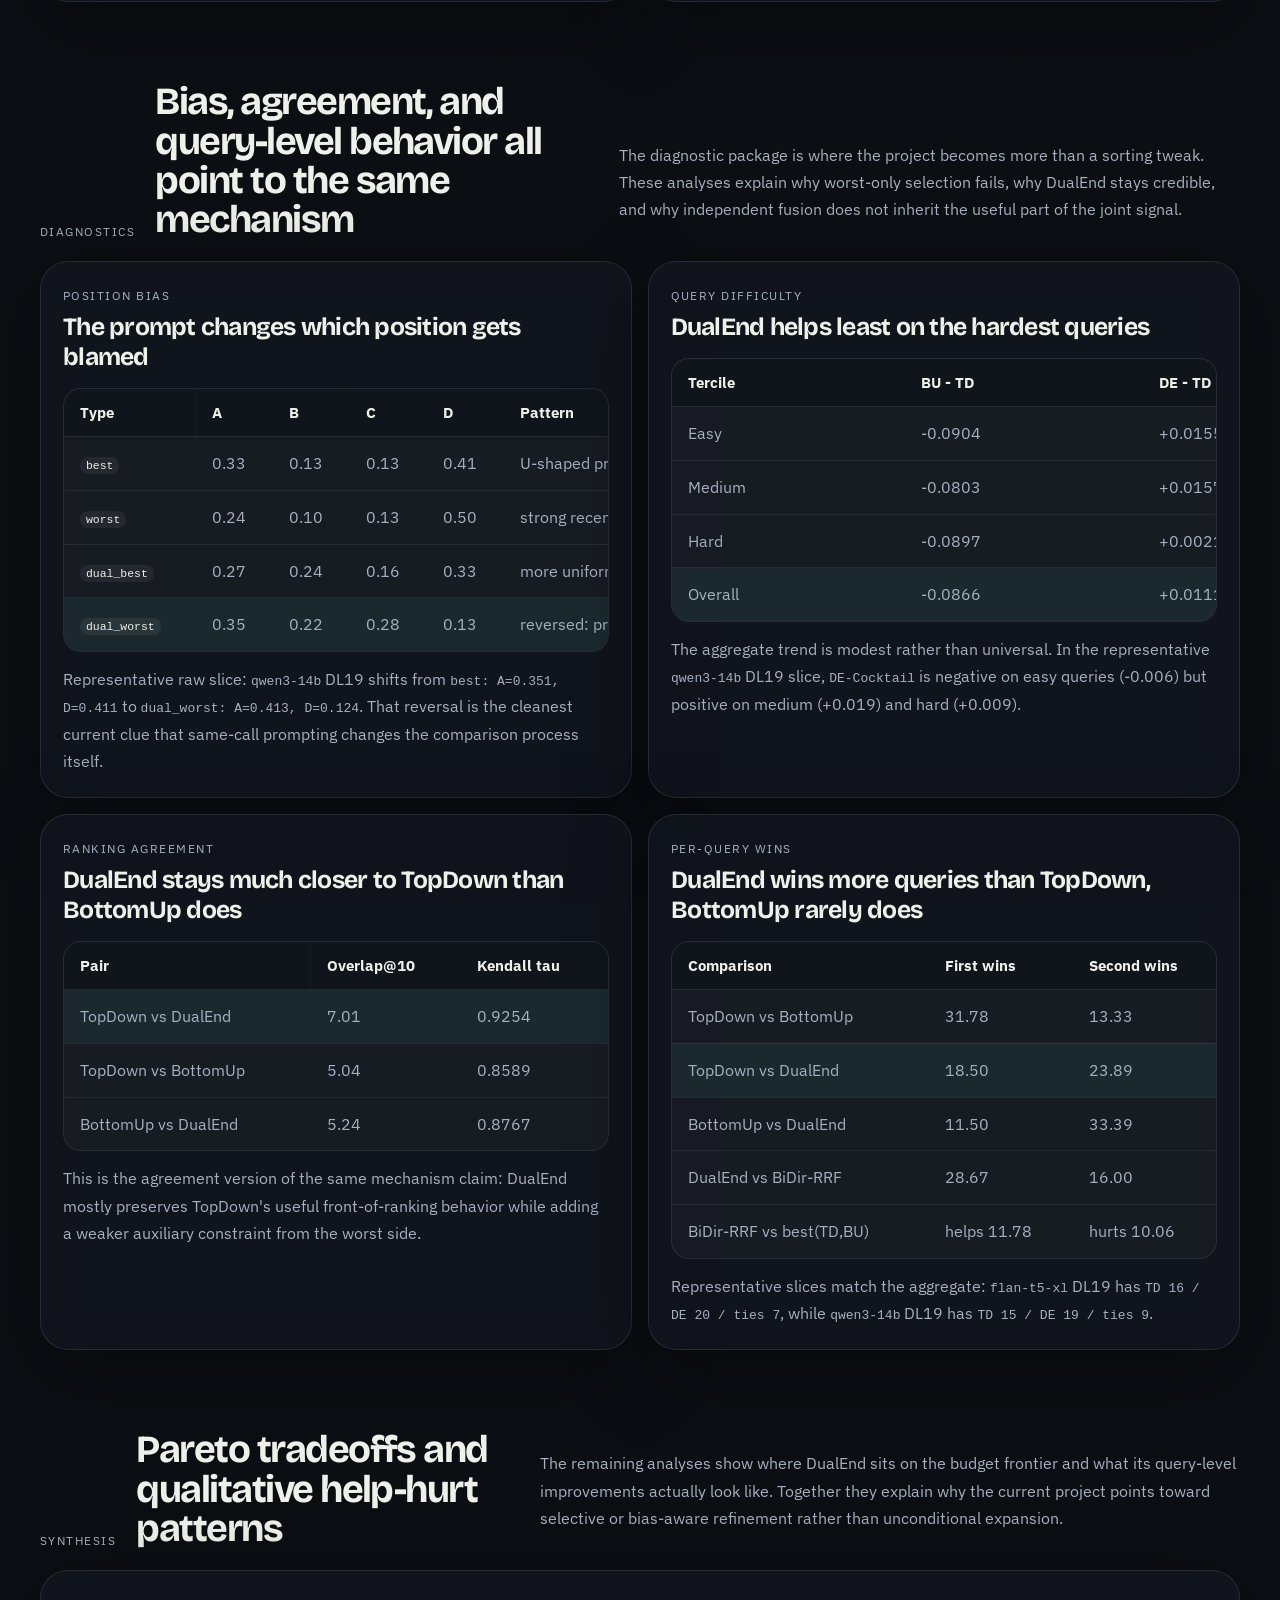
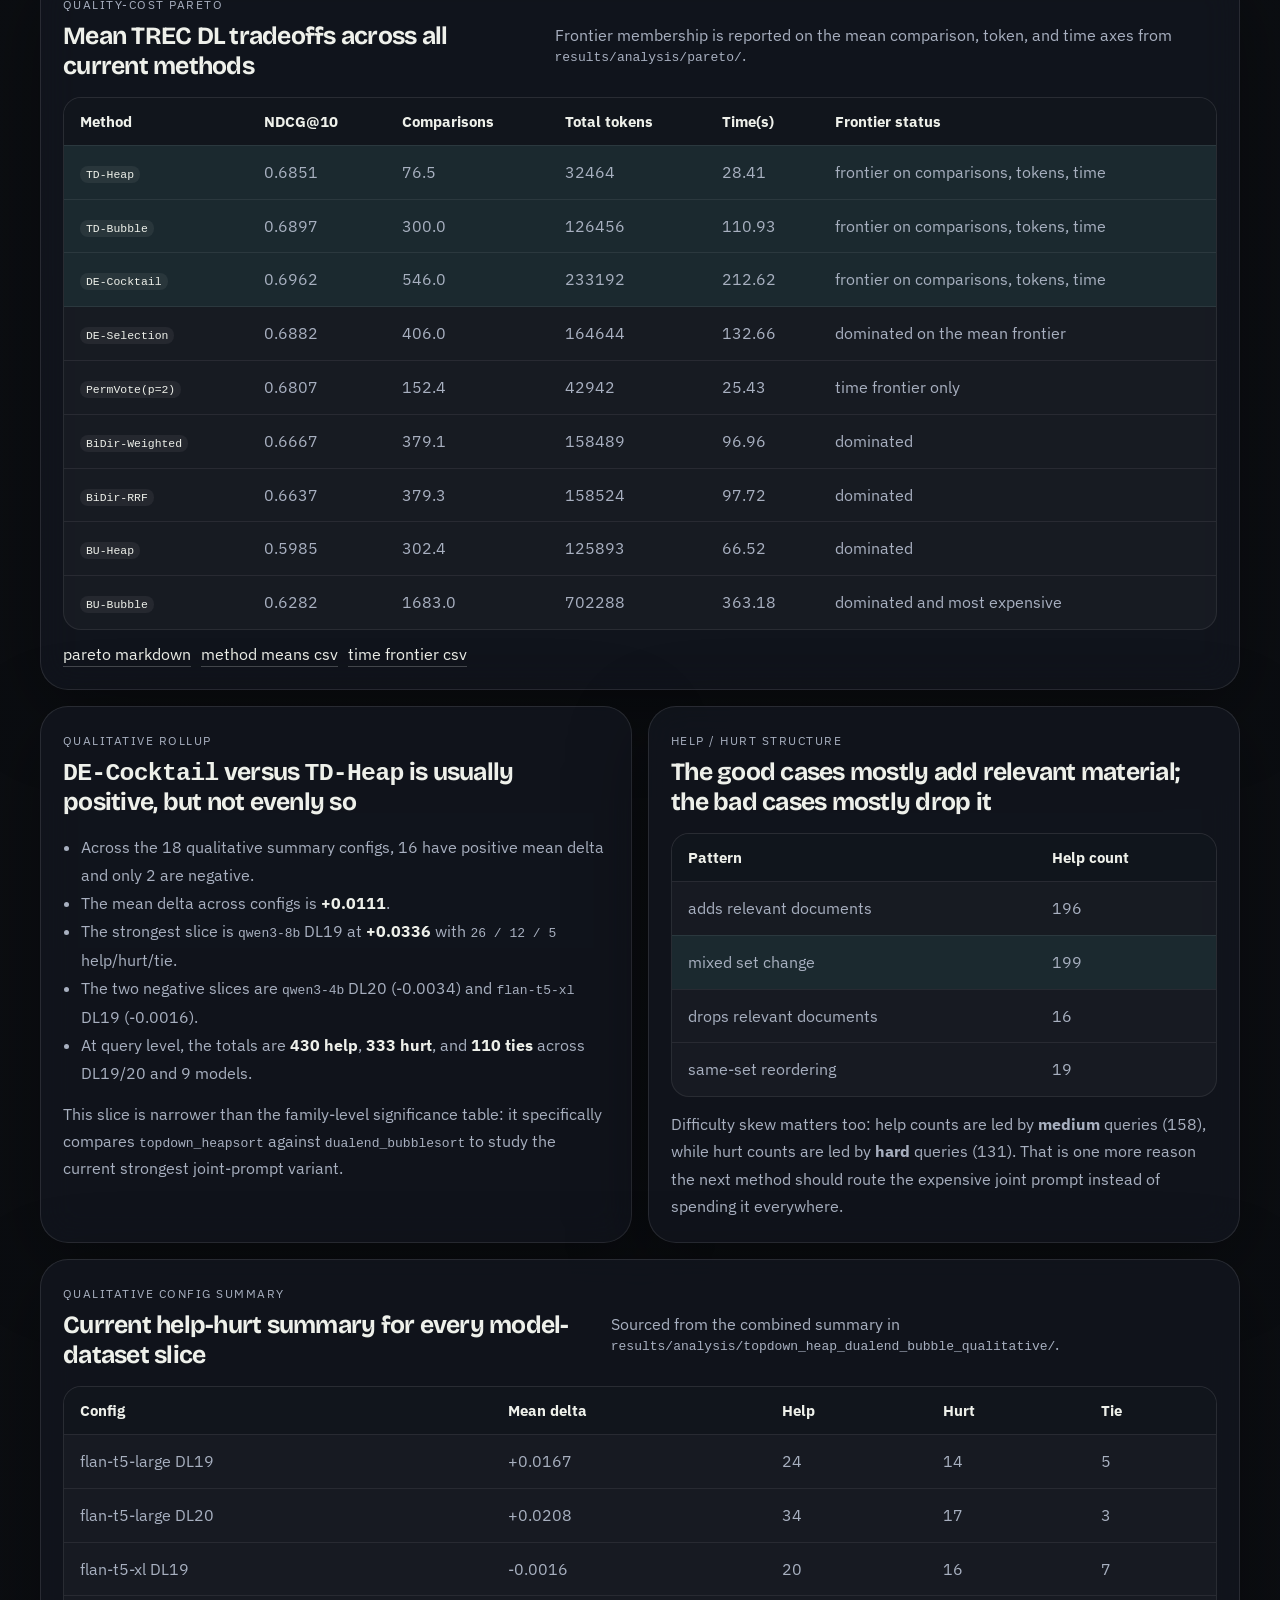
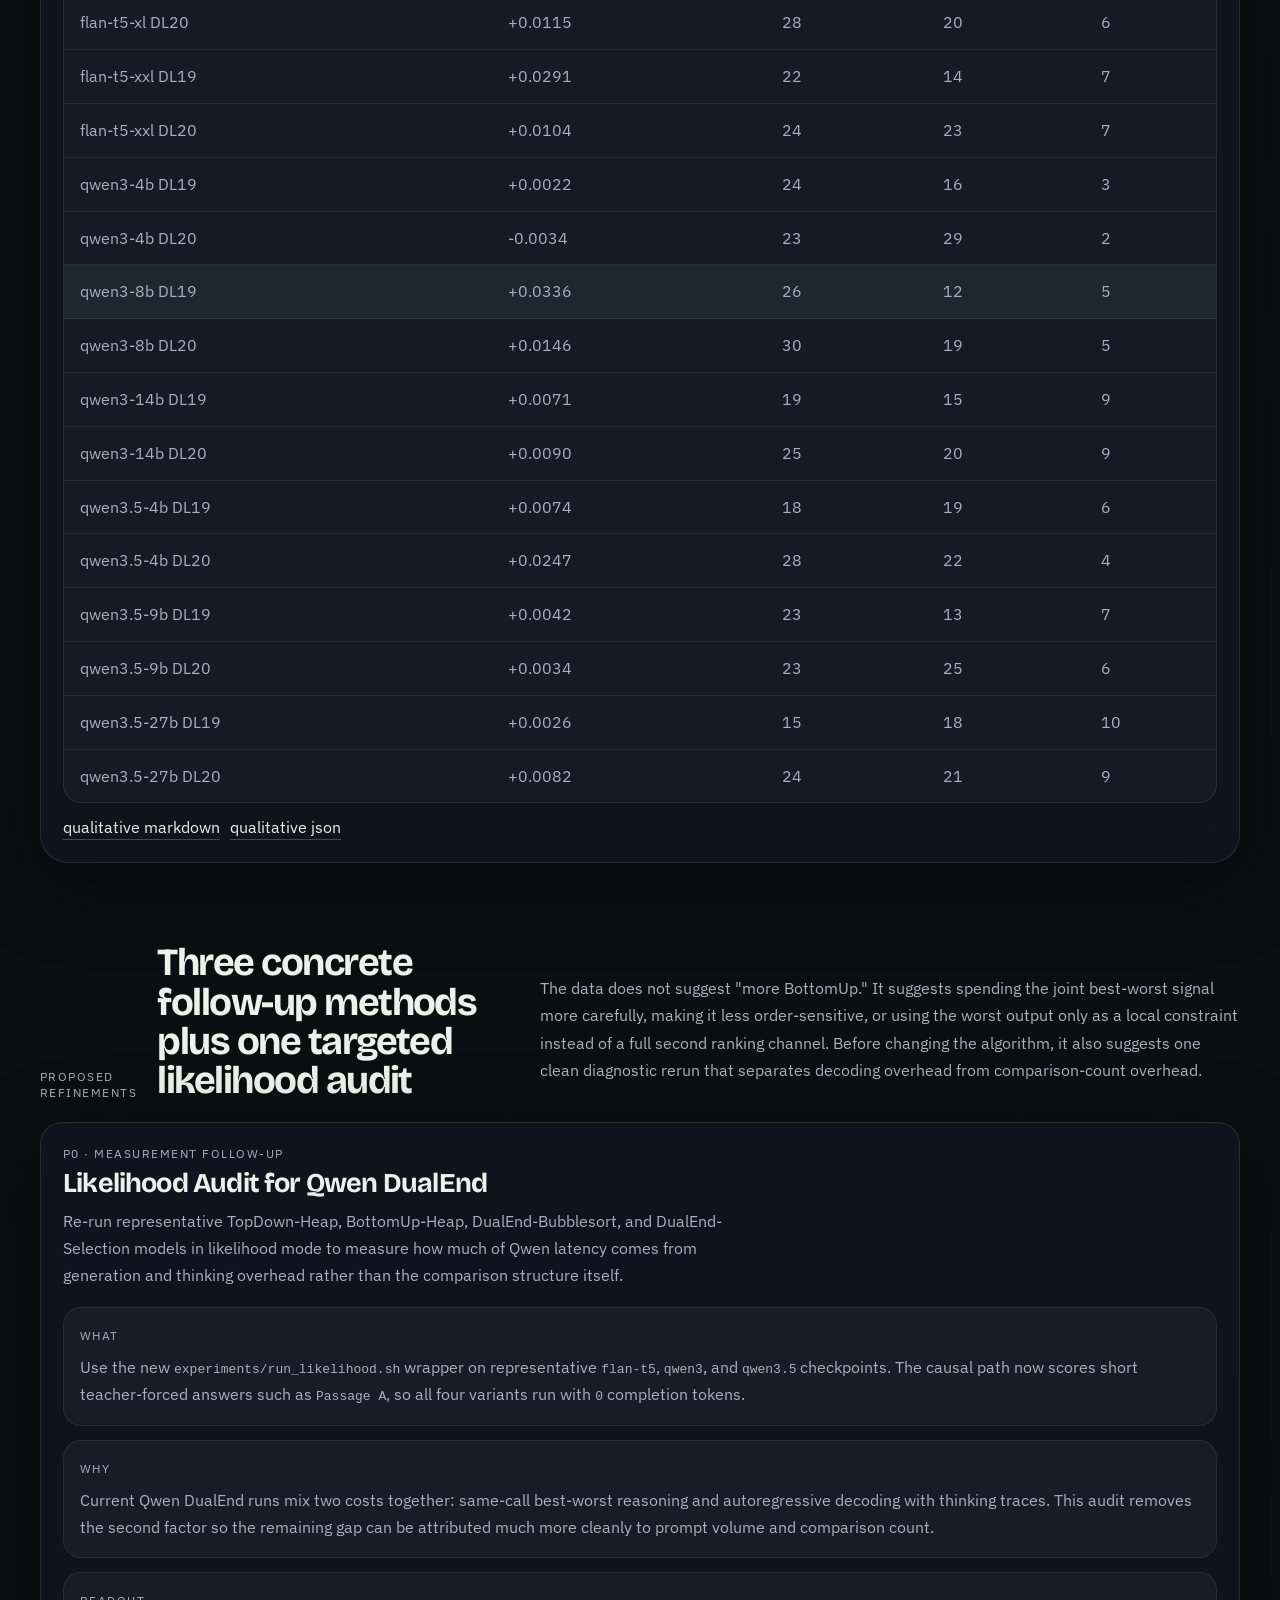
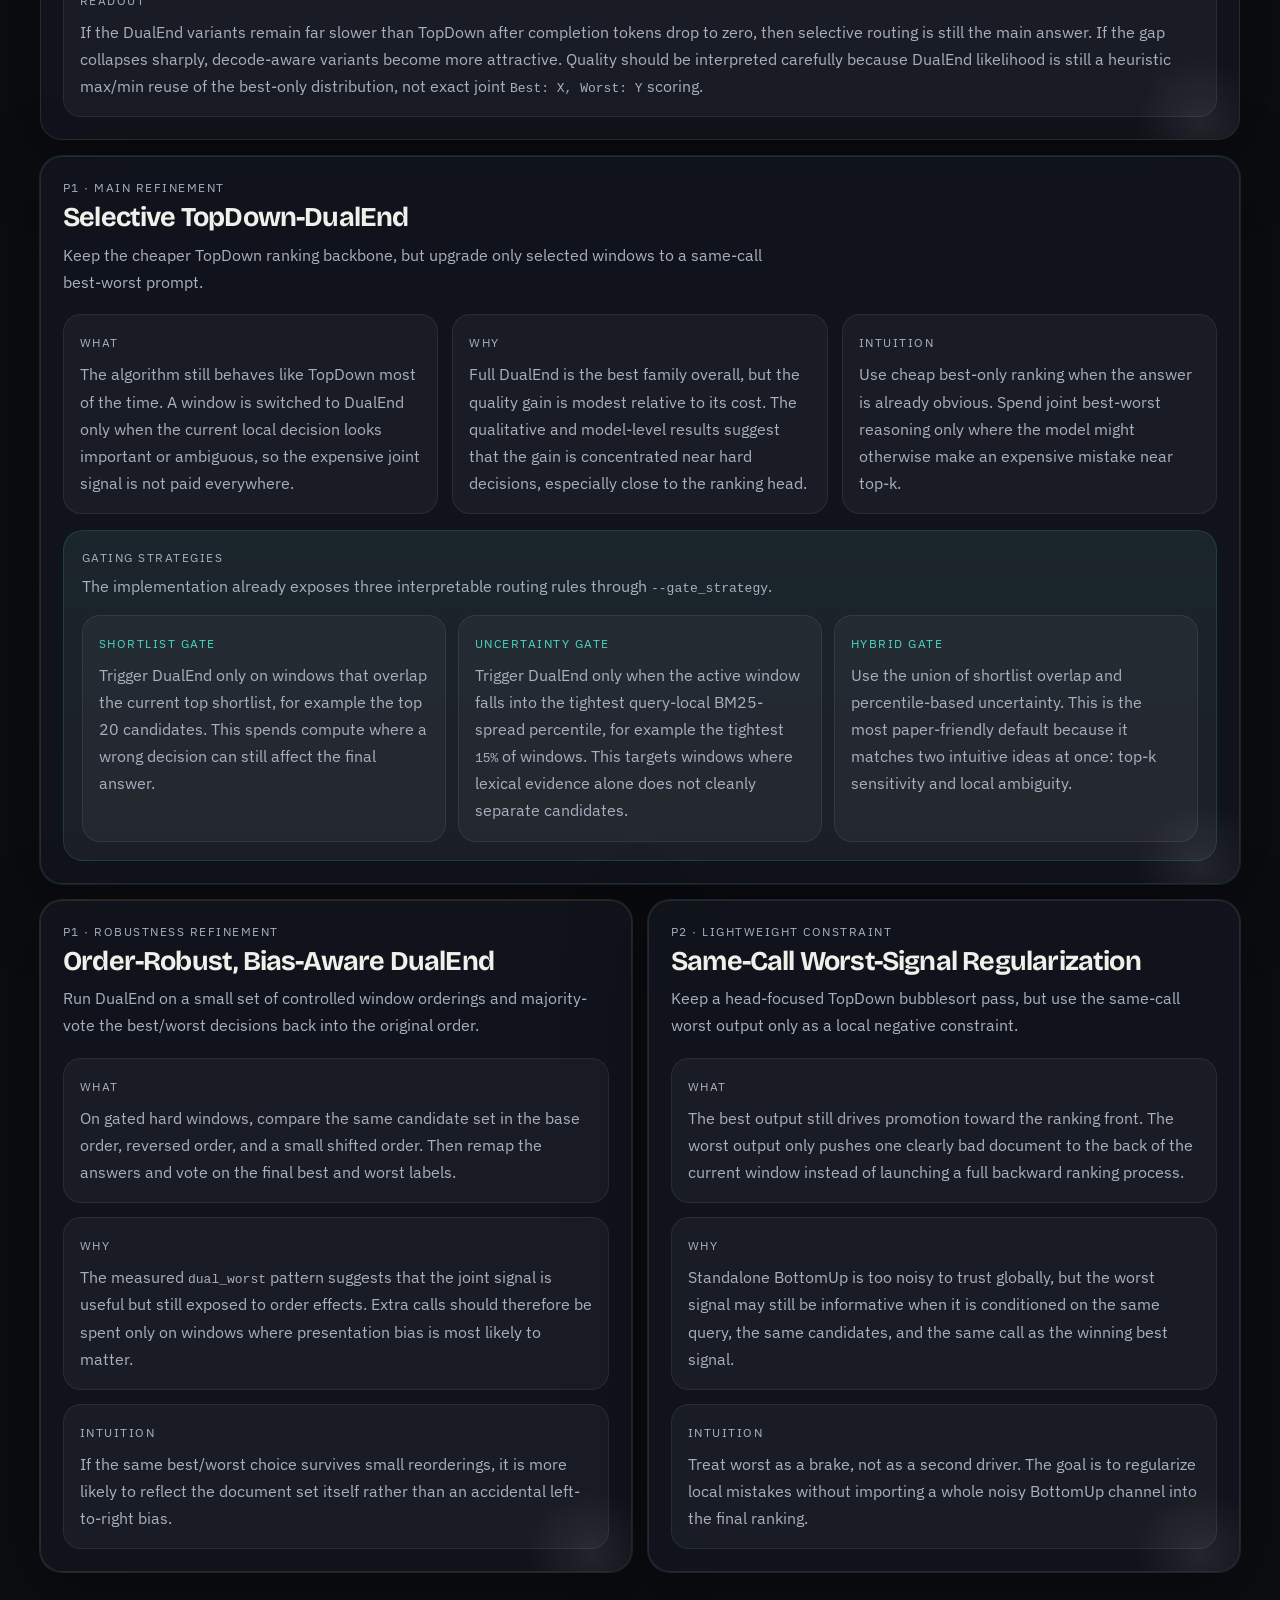
==== commit 038b89d9: "update dualend selective run configs" ====
--- a/results-display/index.html
+++ b/results-display/index.html
@@ -2040,19 +2040,20 @@
                   <div class="gate-card">
                     <span class="gate-name">Uncertainty gate</span>
                     <p>
-                      Trigger DualEnd only when the BM25 score spread inside the
-                      active window is small, using a margin threshold such as
-                      <code>0.15</code>. This targets windows where lexical
-                      evidence alone does not cleanly separate candidates.
+                      Trigger DualEnd only when the active window falls into
+                      the tightest query-local BM25-spread percentile, for
+                      example the tightest <code>15%</code> of windows. This
+                      targets windows where lexical evidence alone does not
+                      cleanly separate candidates.
                     </p>
                   </div>
                   <div class="gate-card">
                     <span class="gate-name">Hybrid gate</span>
                     <p>
-                      Use the union of shortlist overlap and uncertainty. This
-                      is the most paper-friendly default because it matches two
-                      intuitive ideas at once: top-k sensitivity and local
-                      ambiguity.
+                      Use the union of shortlist overlap and percentile-based
+                      uncertainty. This is the most paper-friendly default
+                      because it matches two intuitive ideas at once: top-k
+                      sensitivity and local ambiguity.
                     </p>
                   </div>
                 </div>
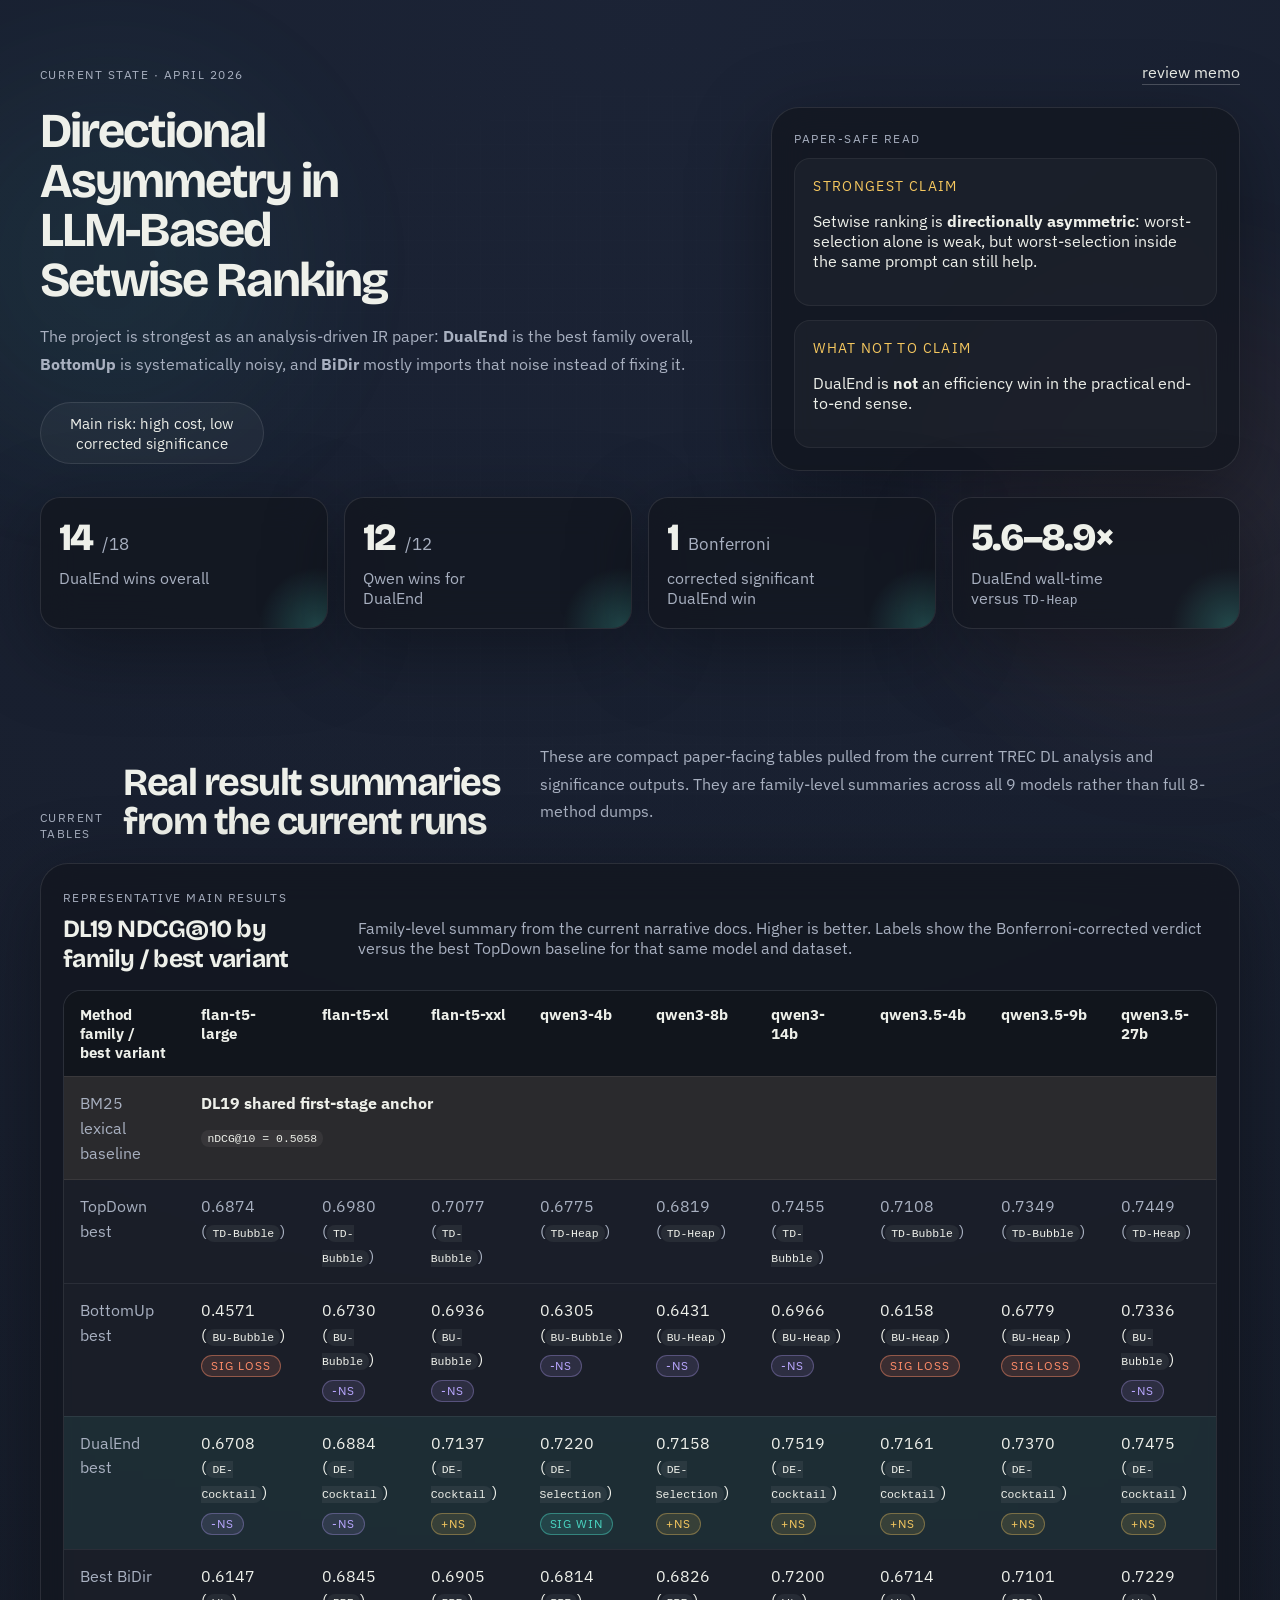
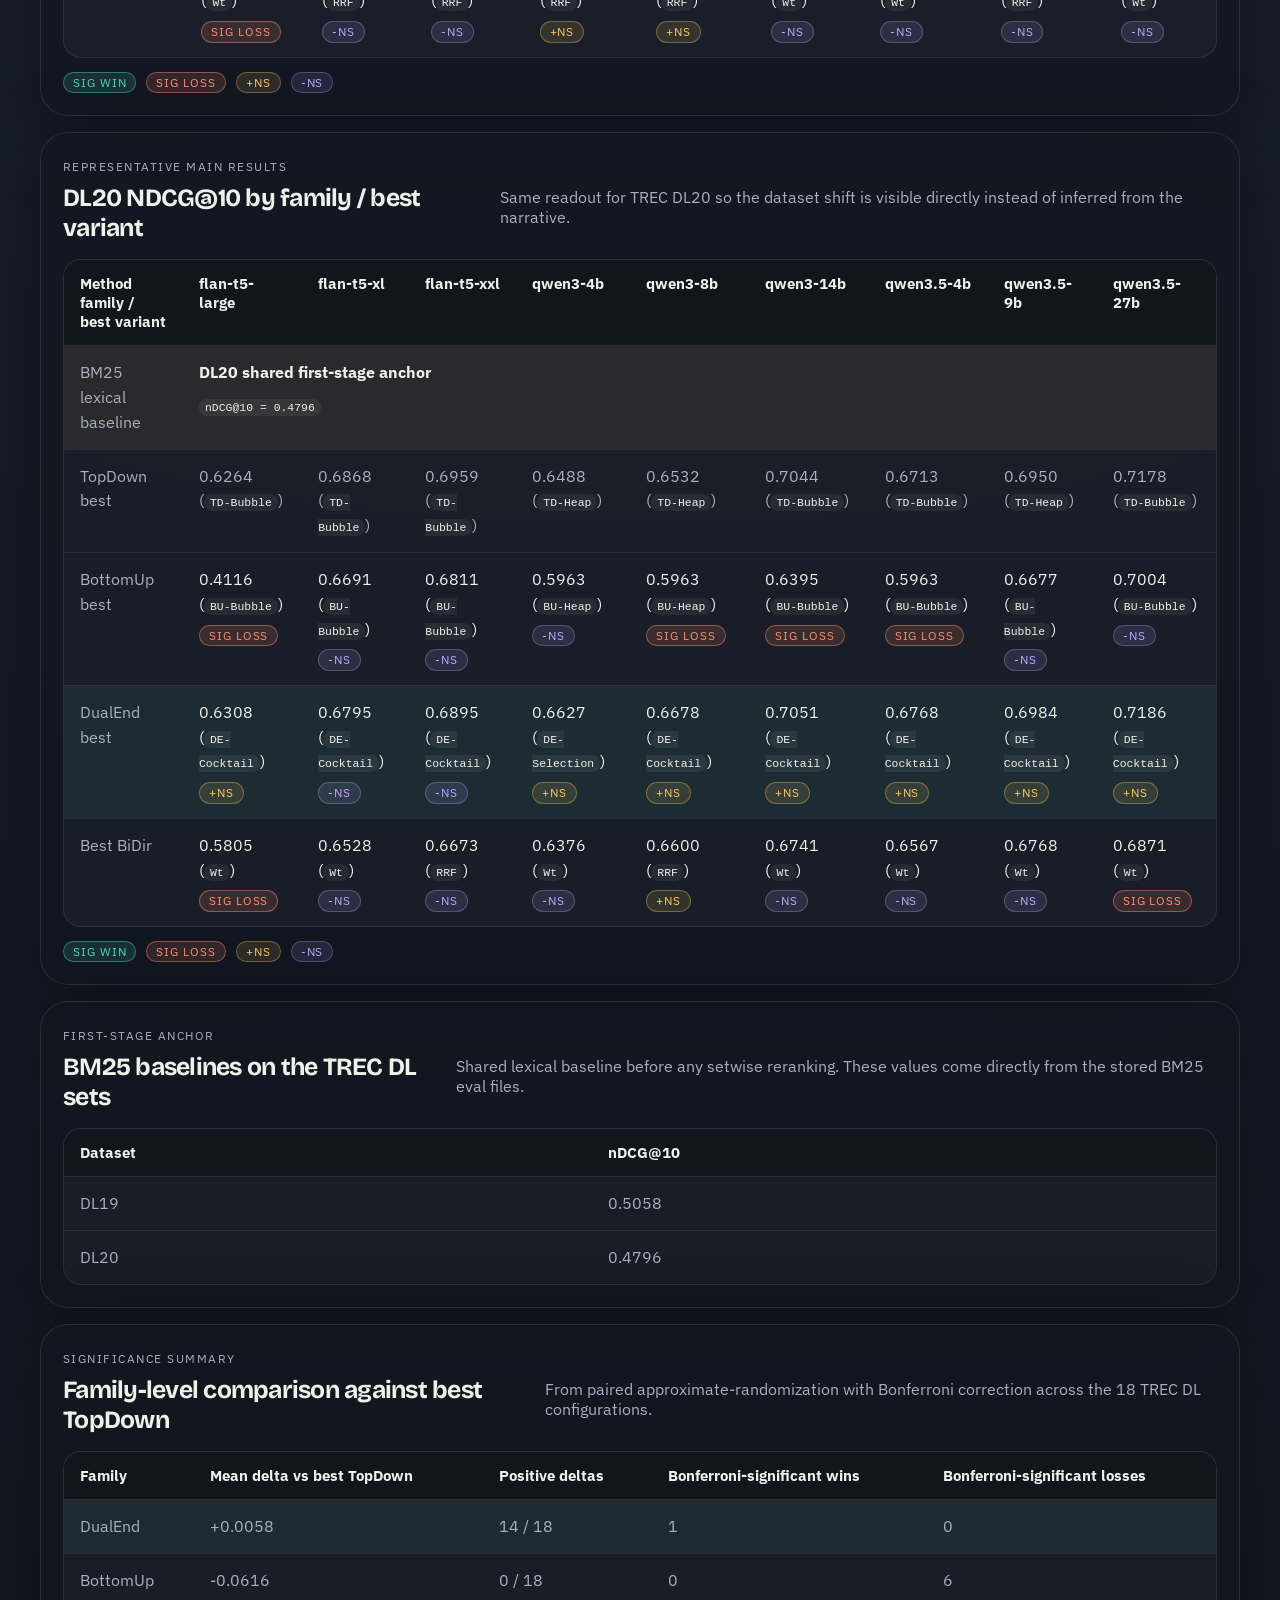
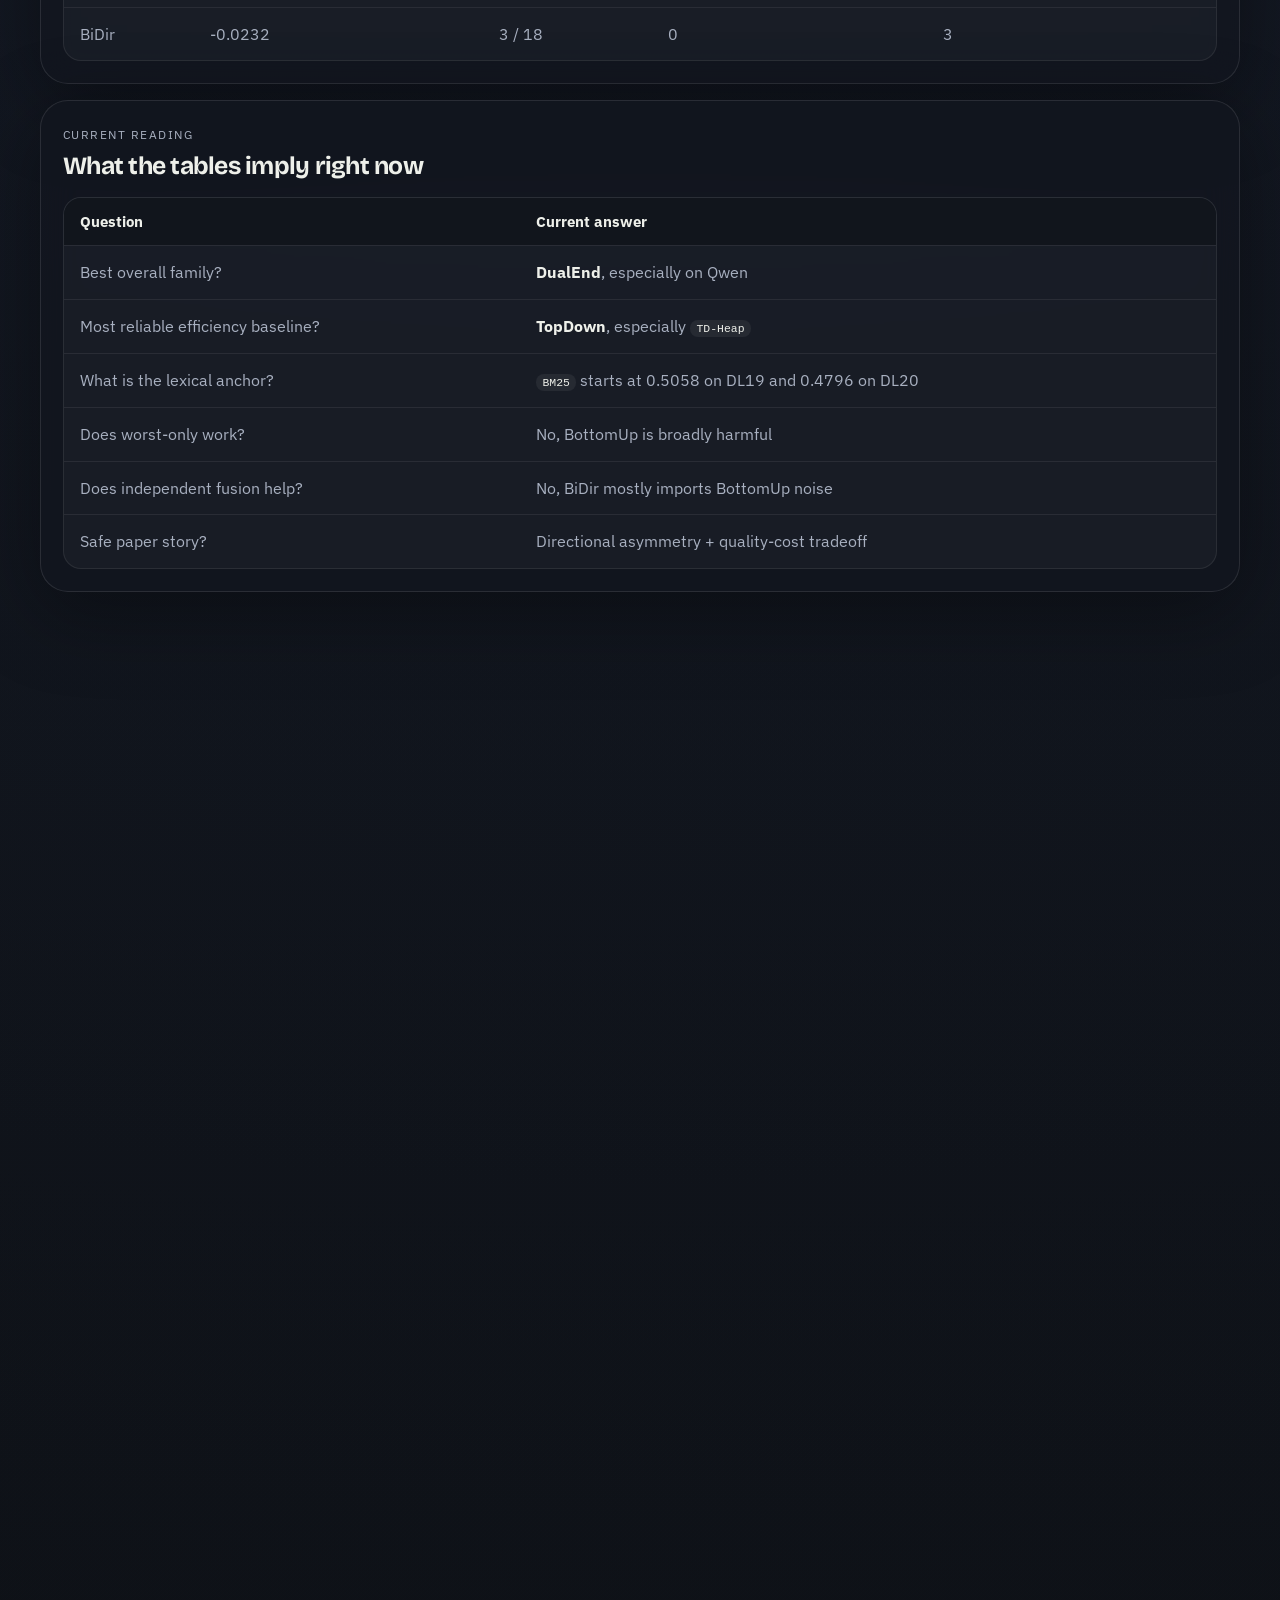
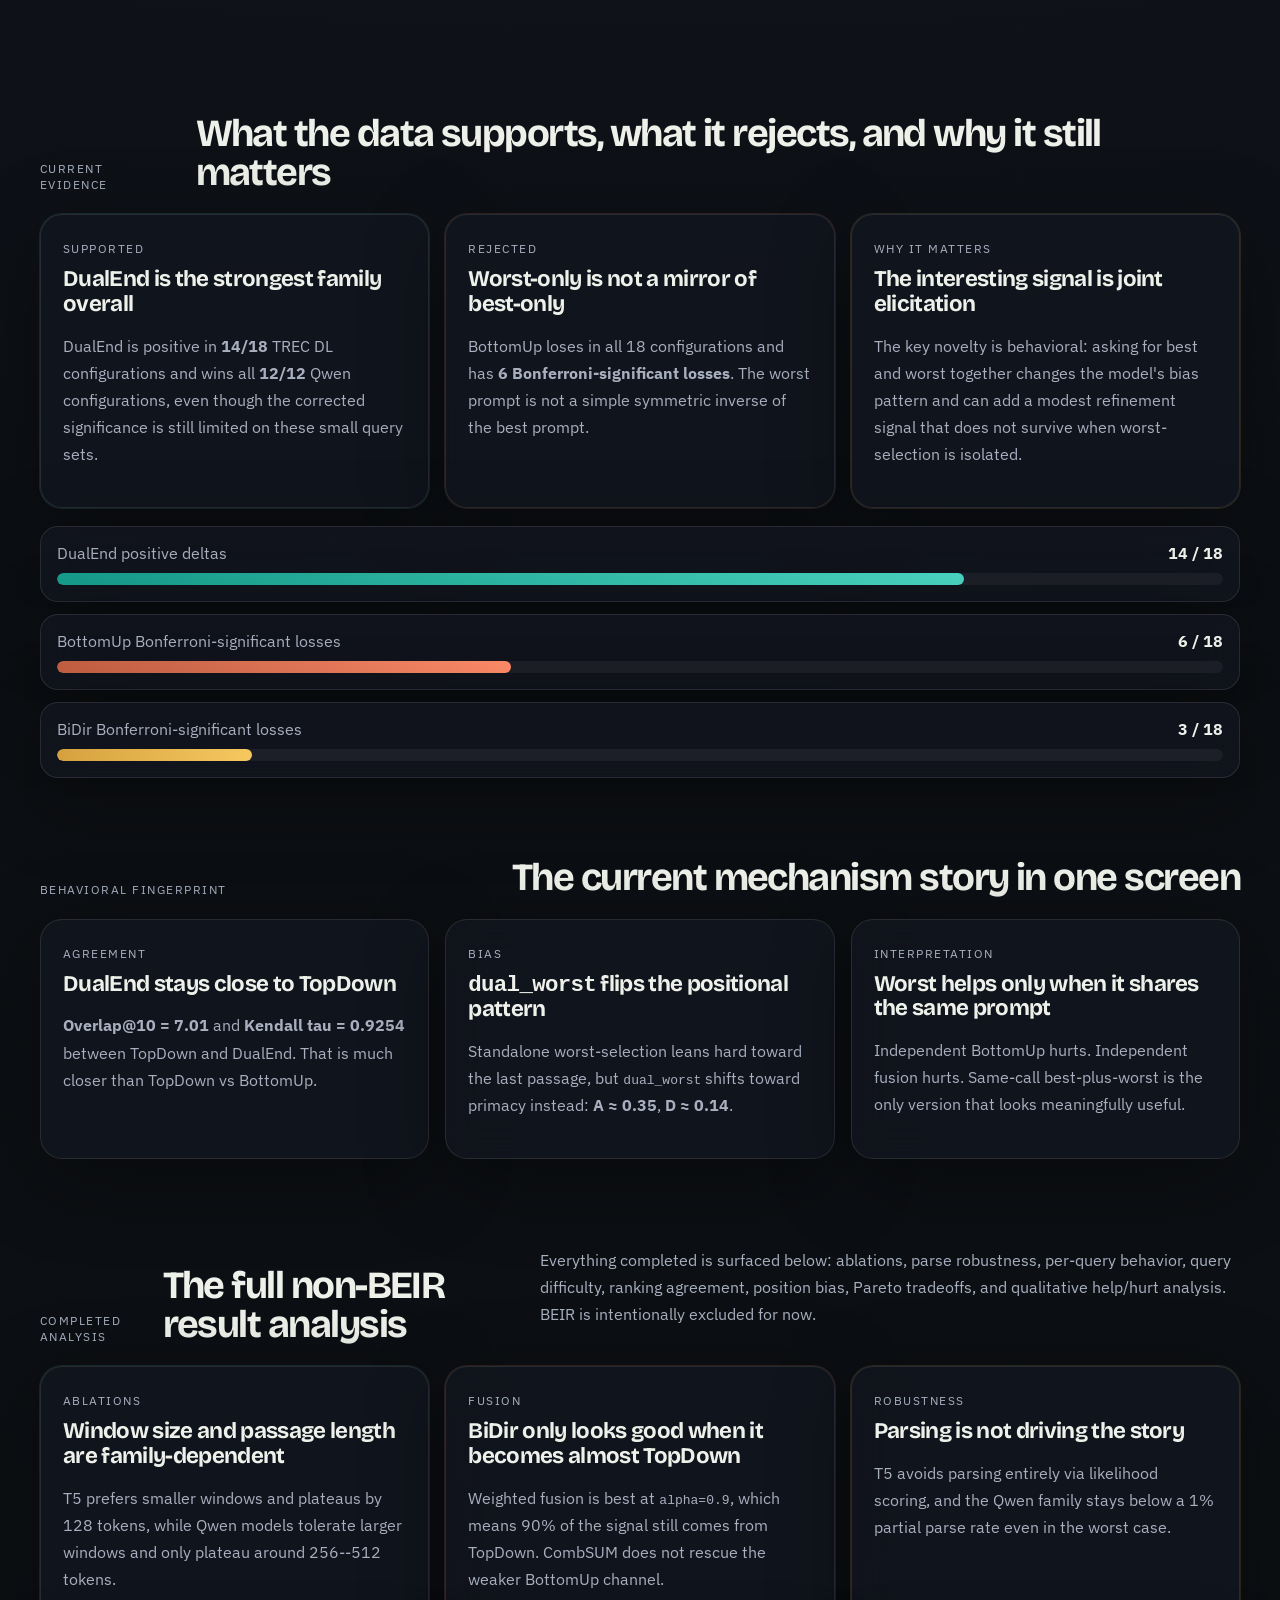
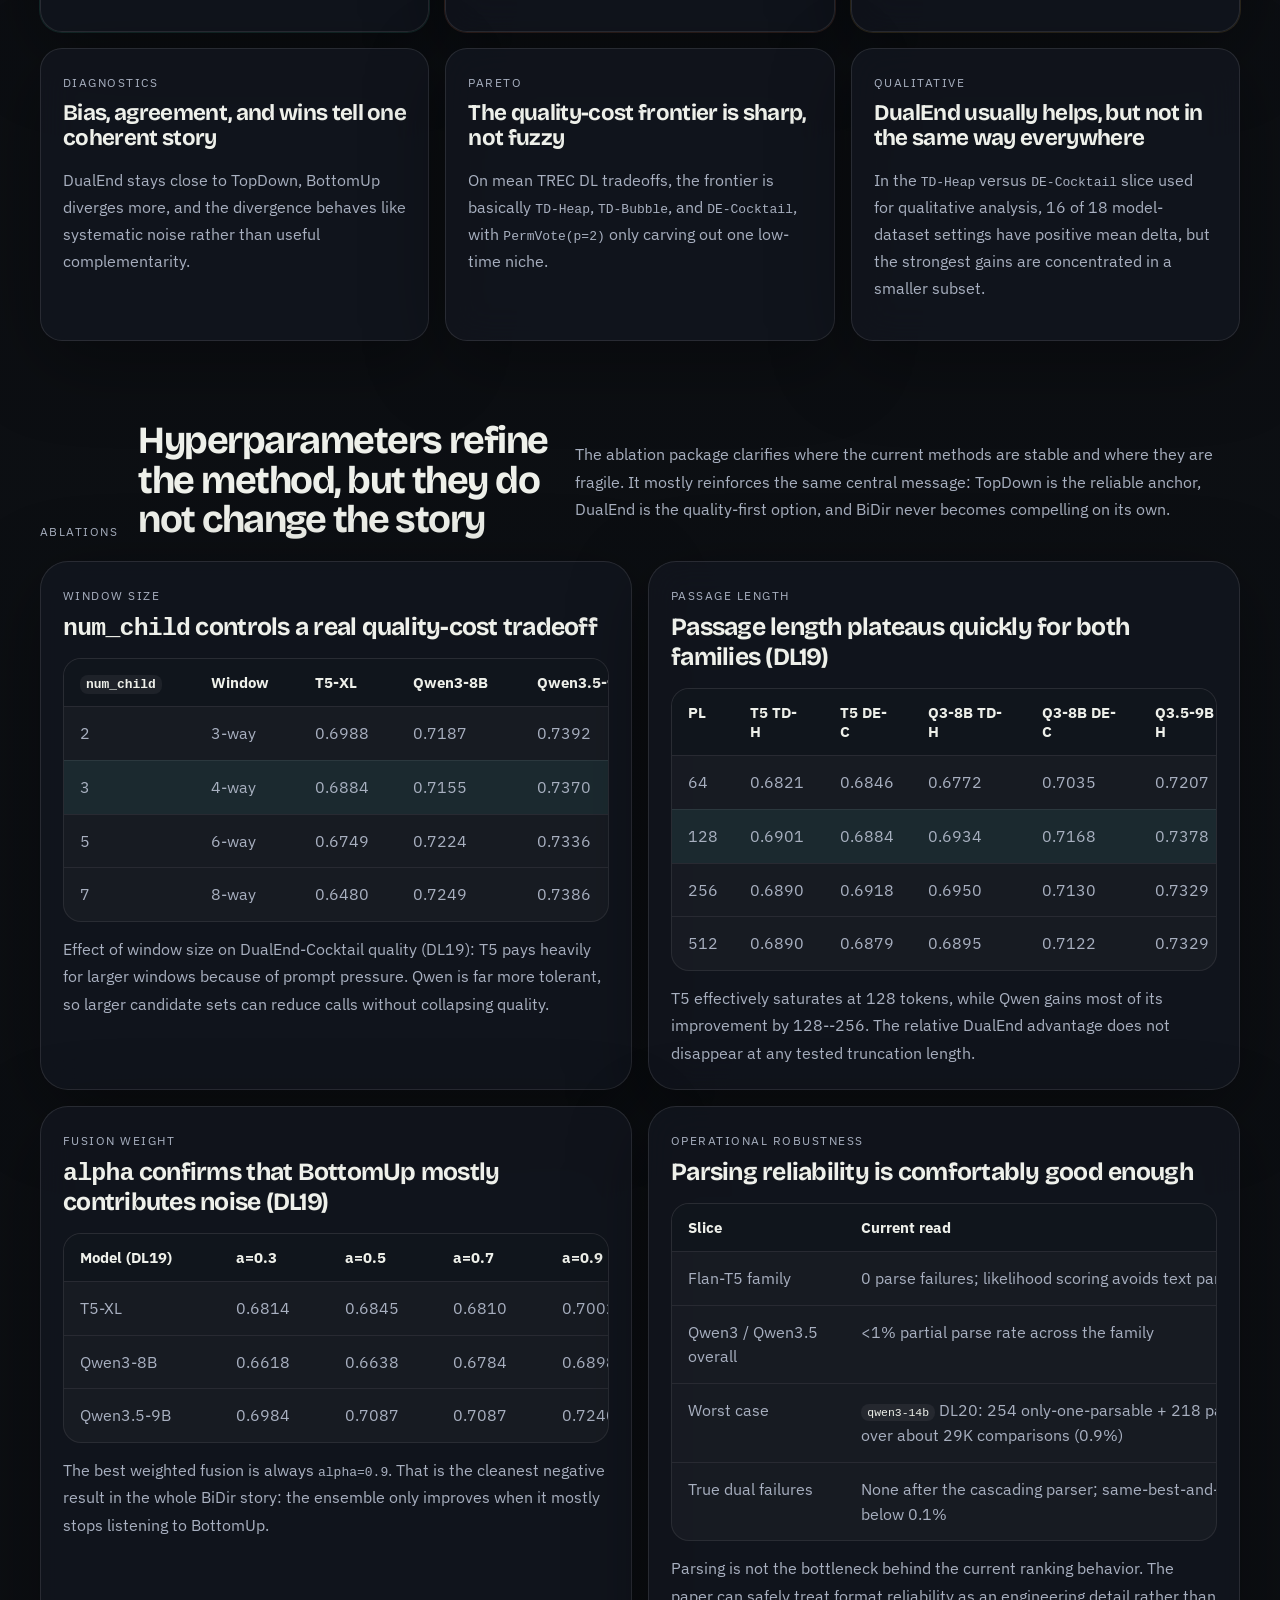
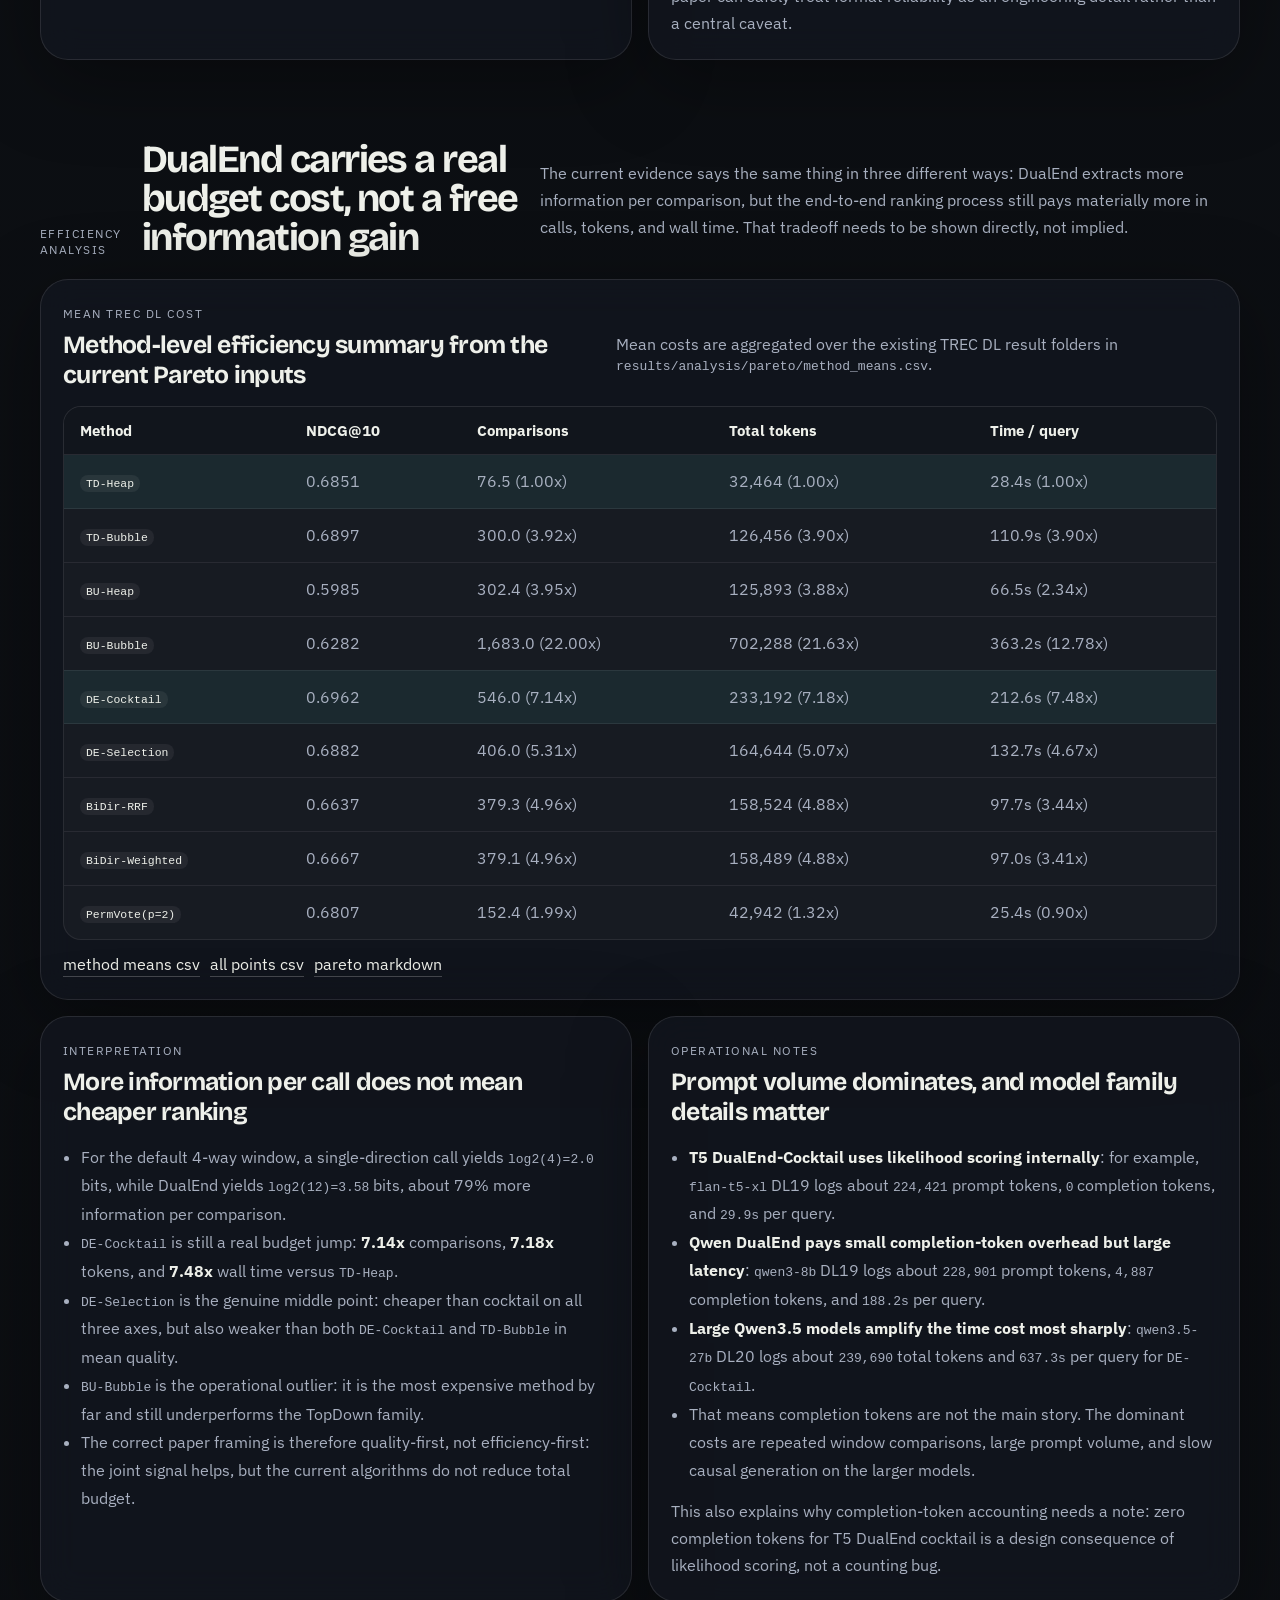
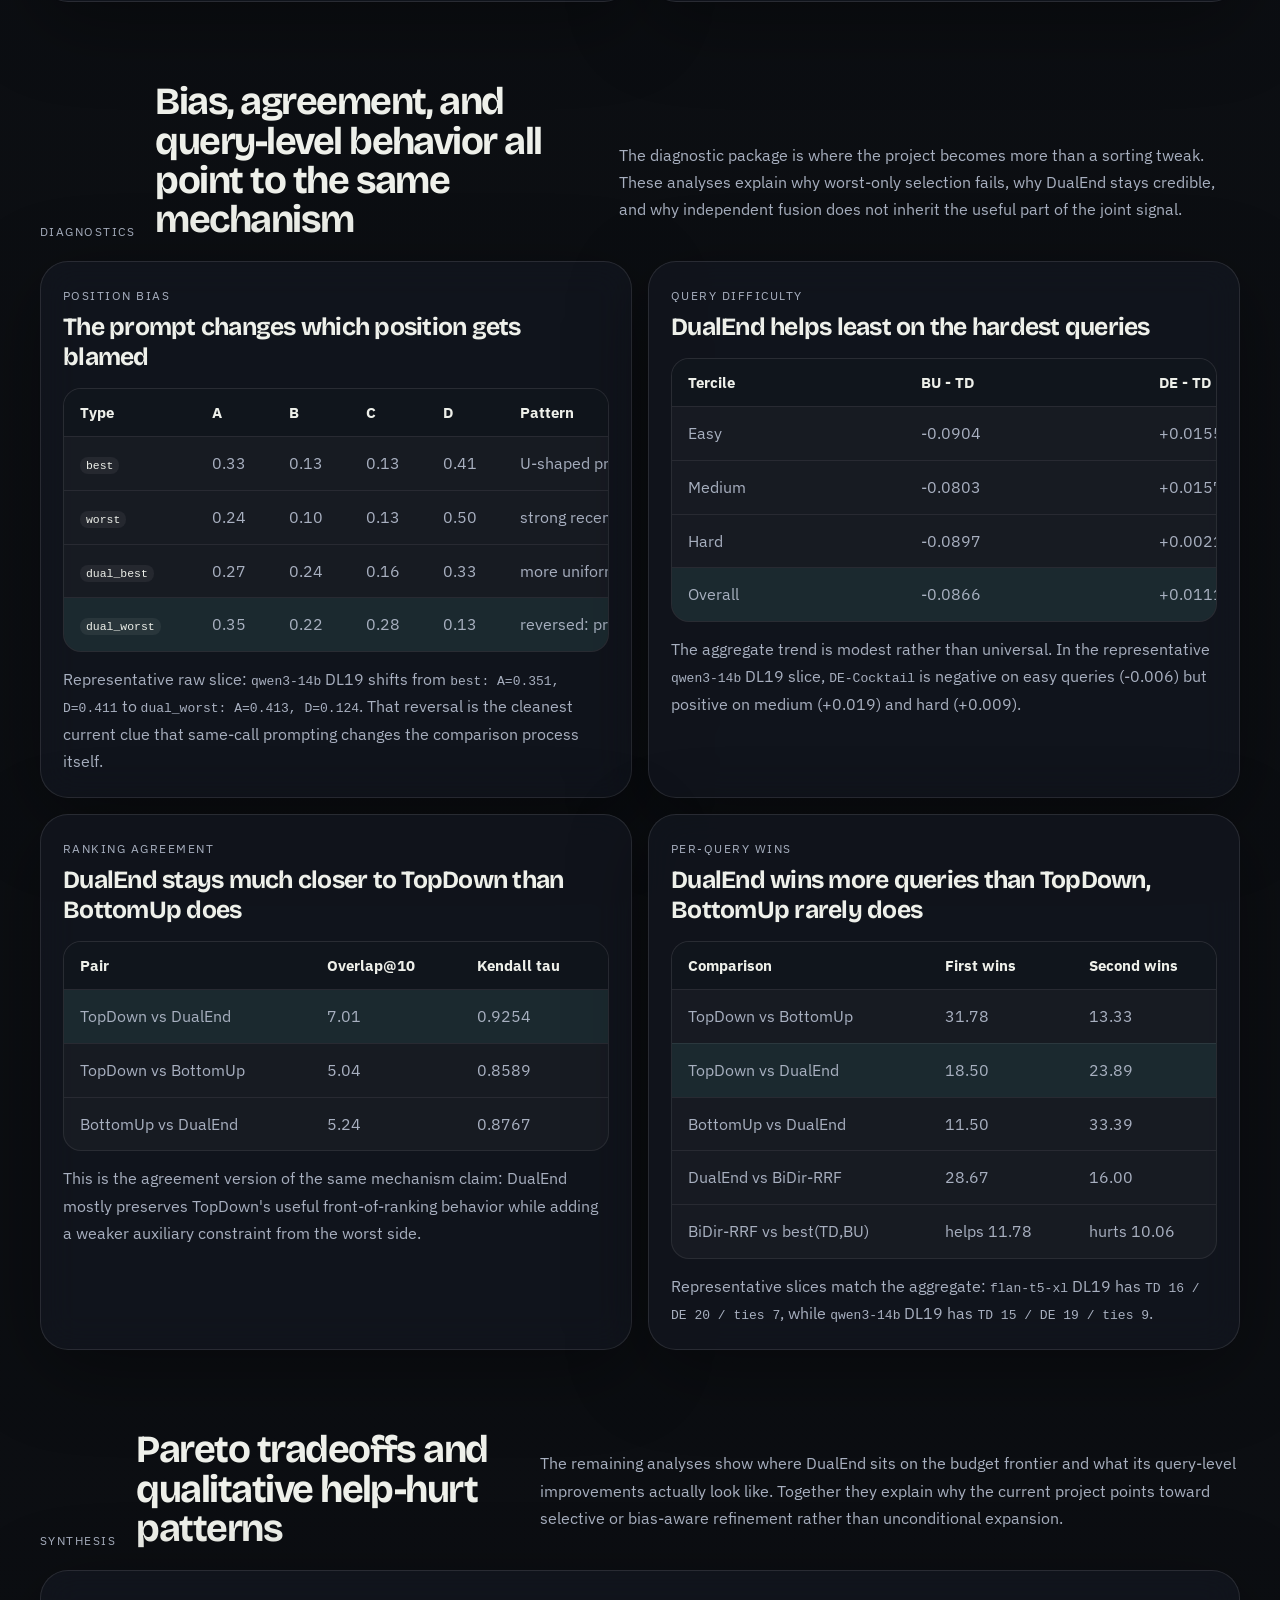
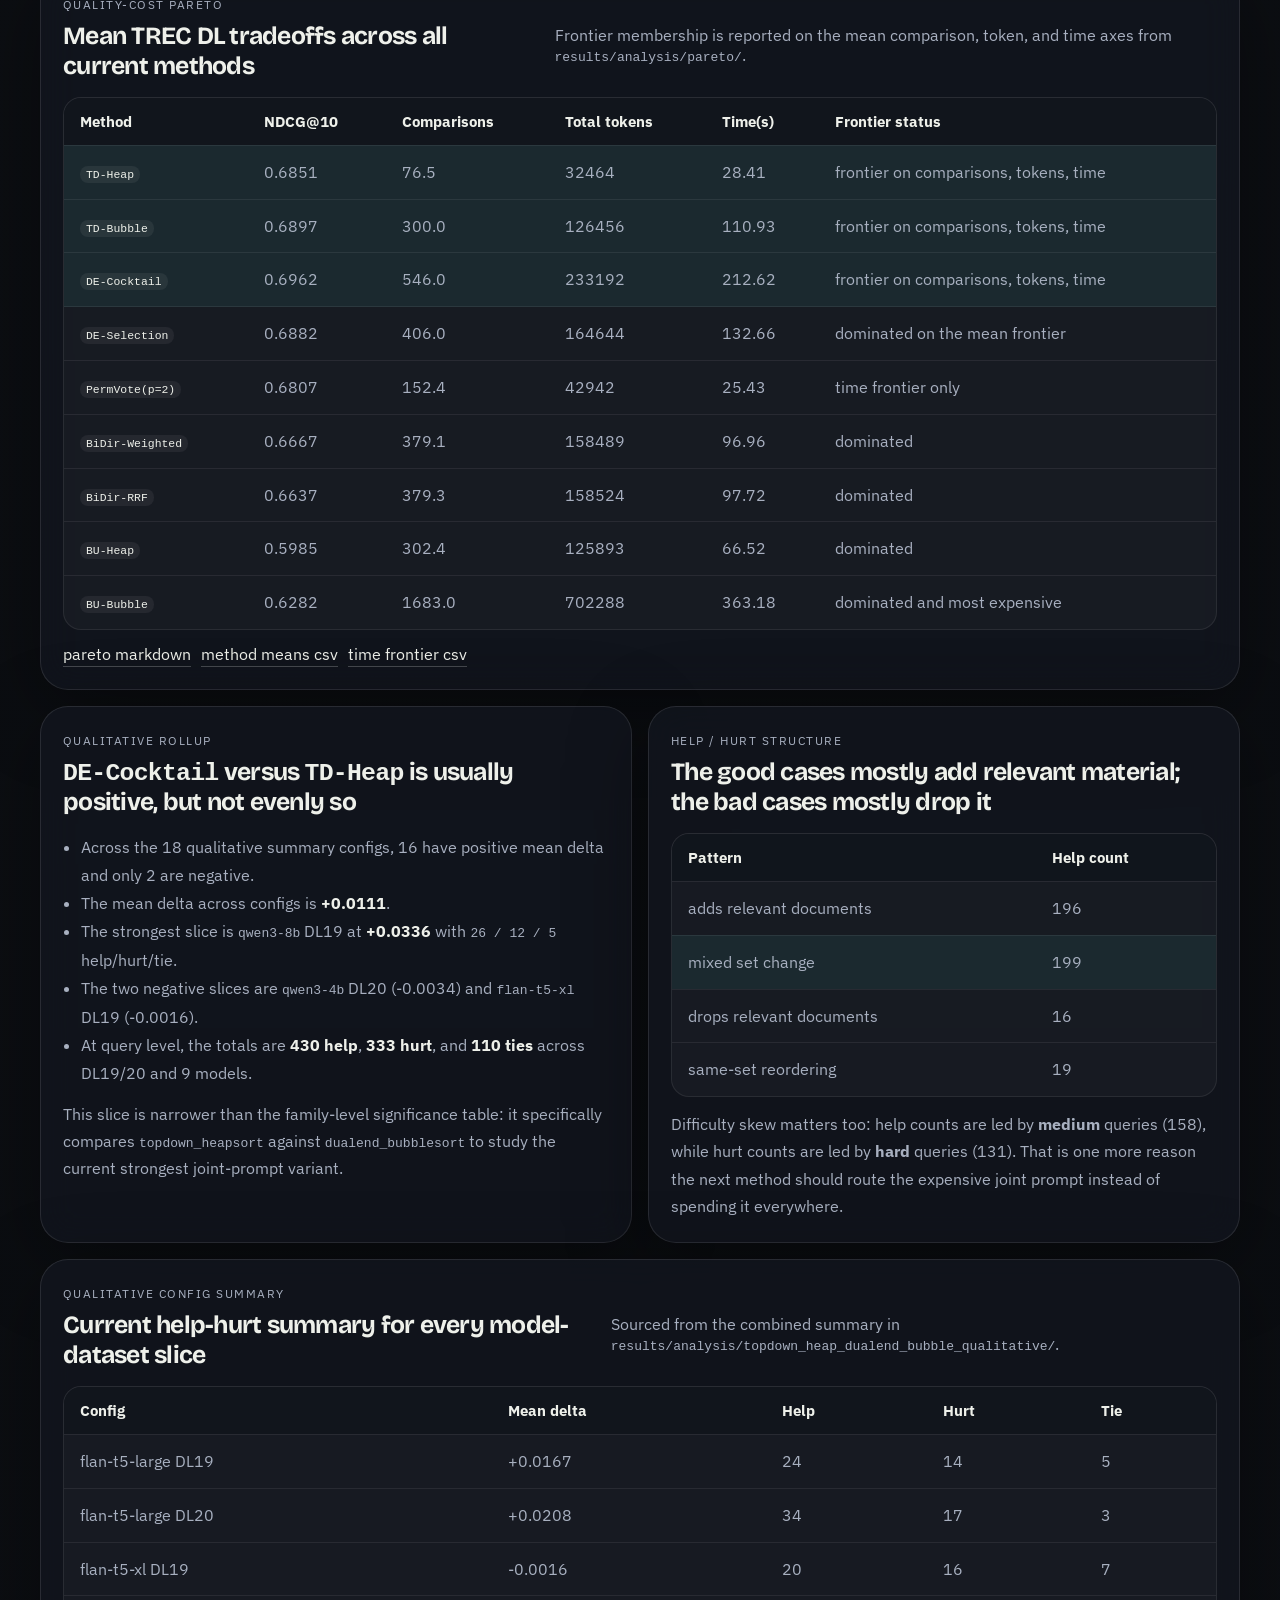
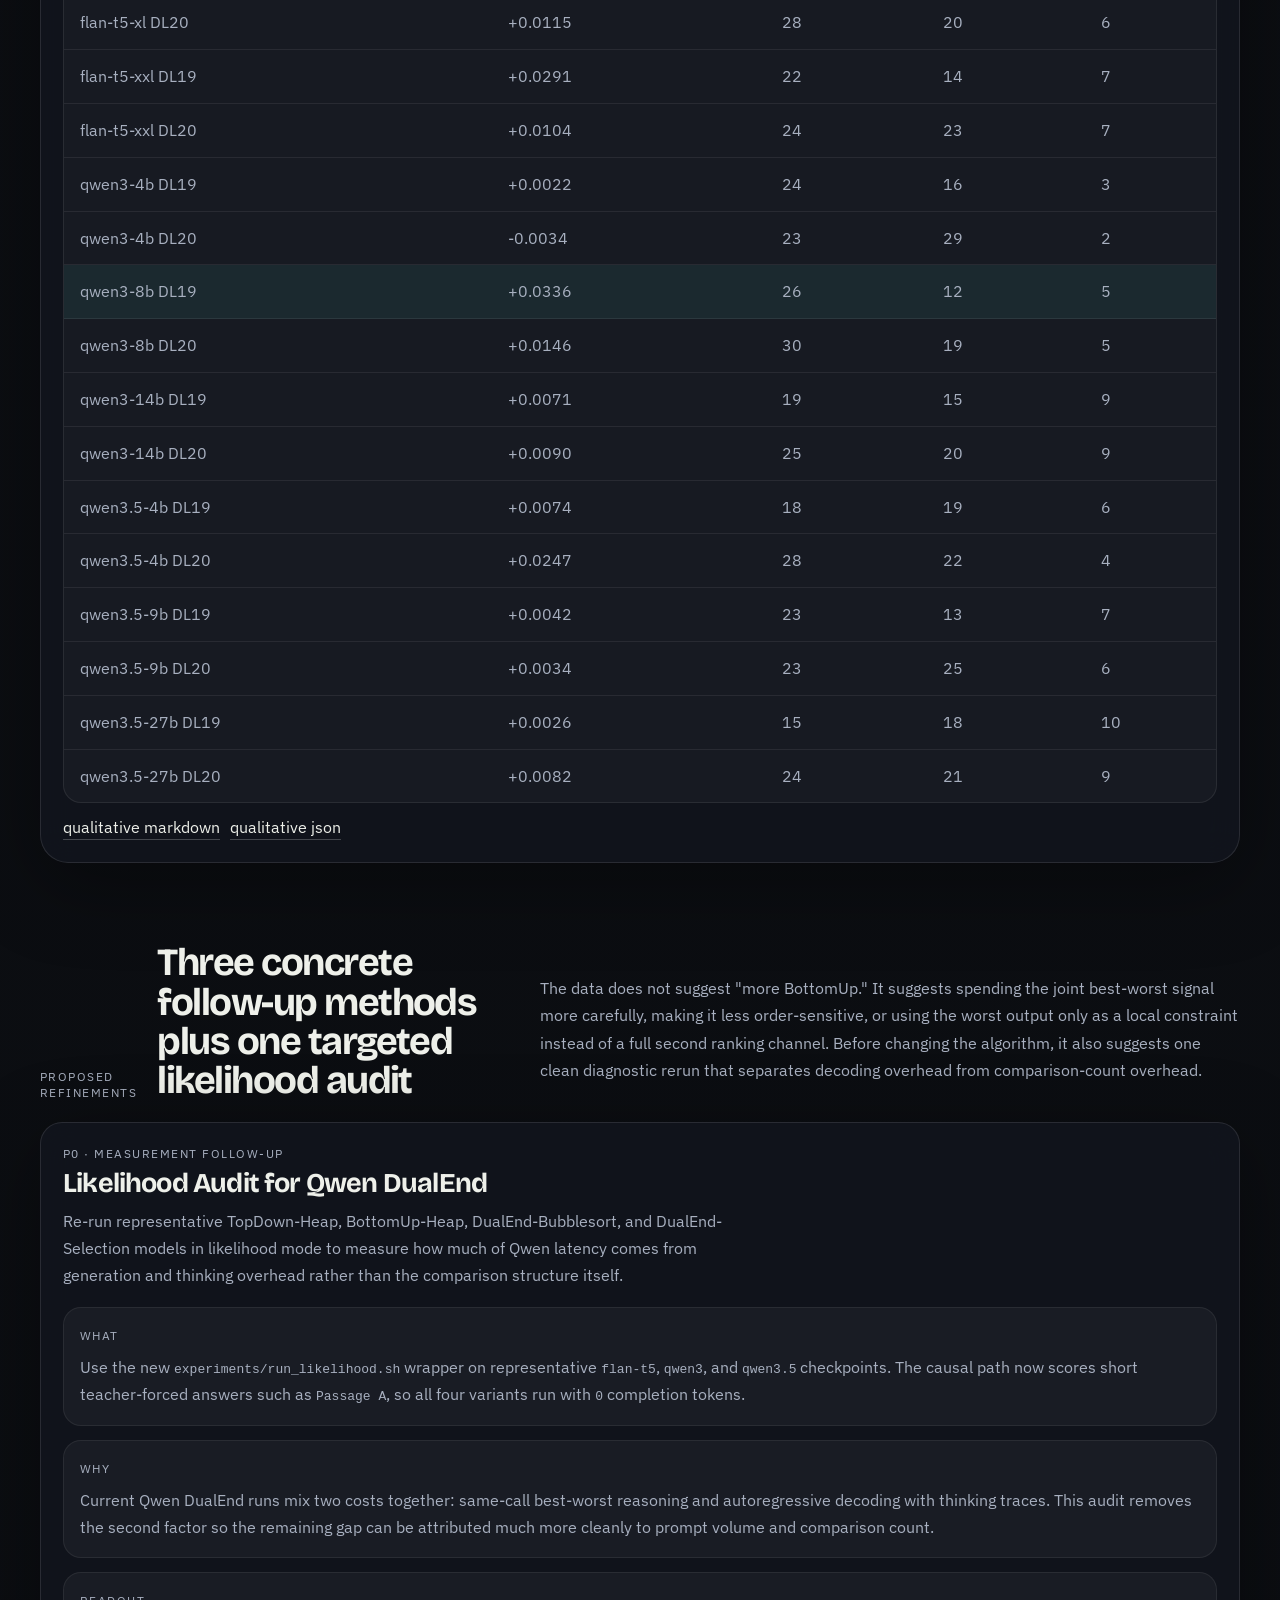
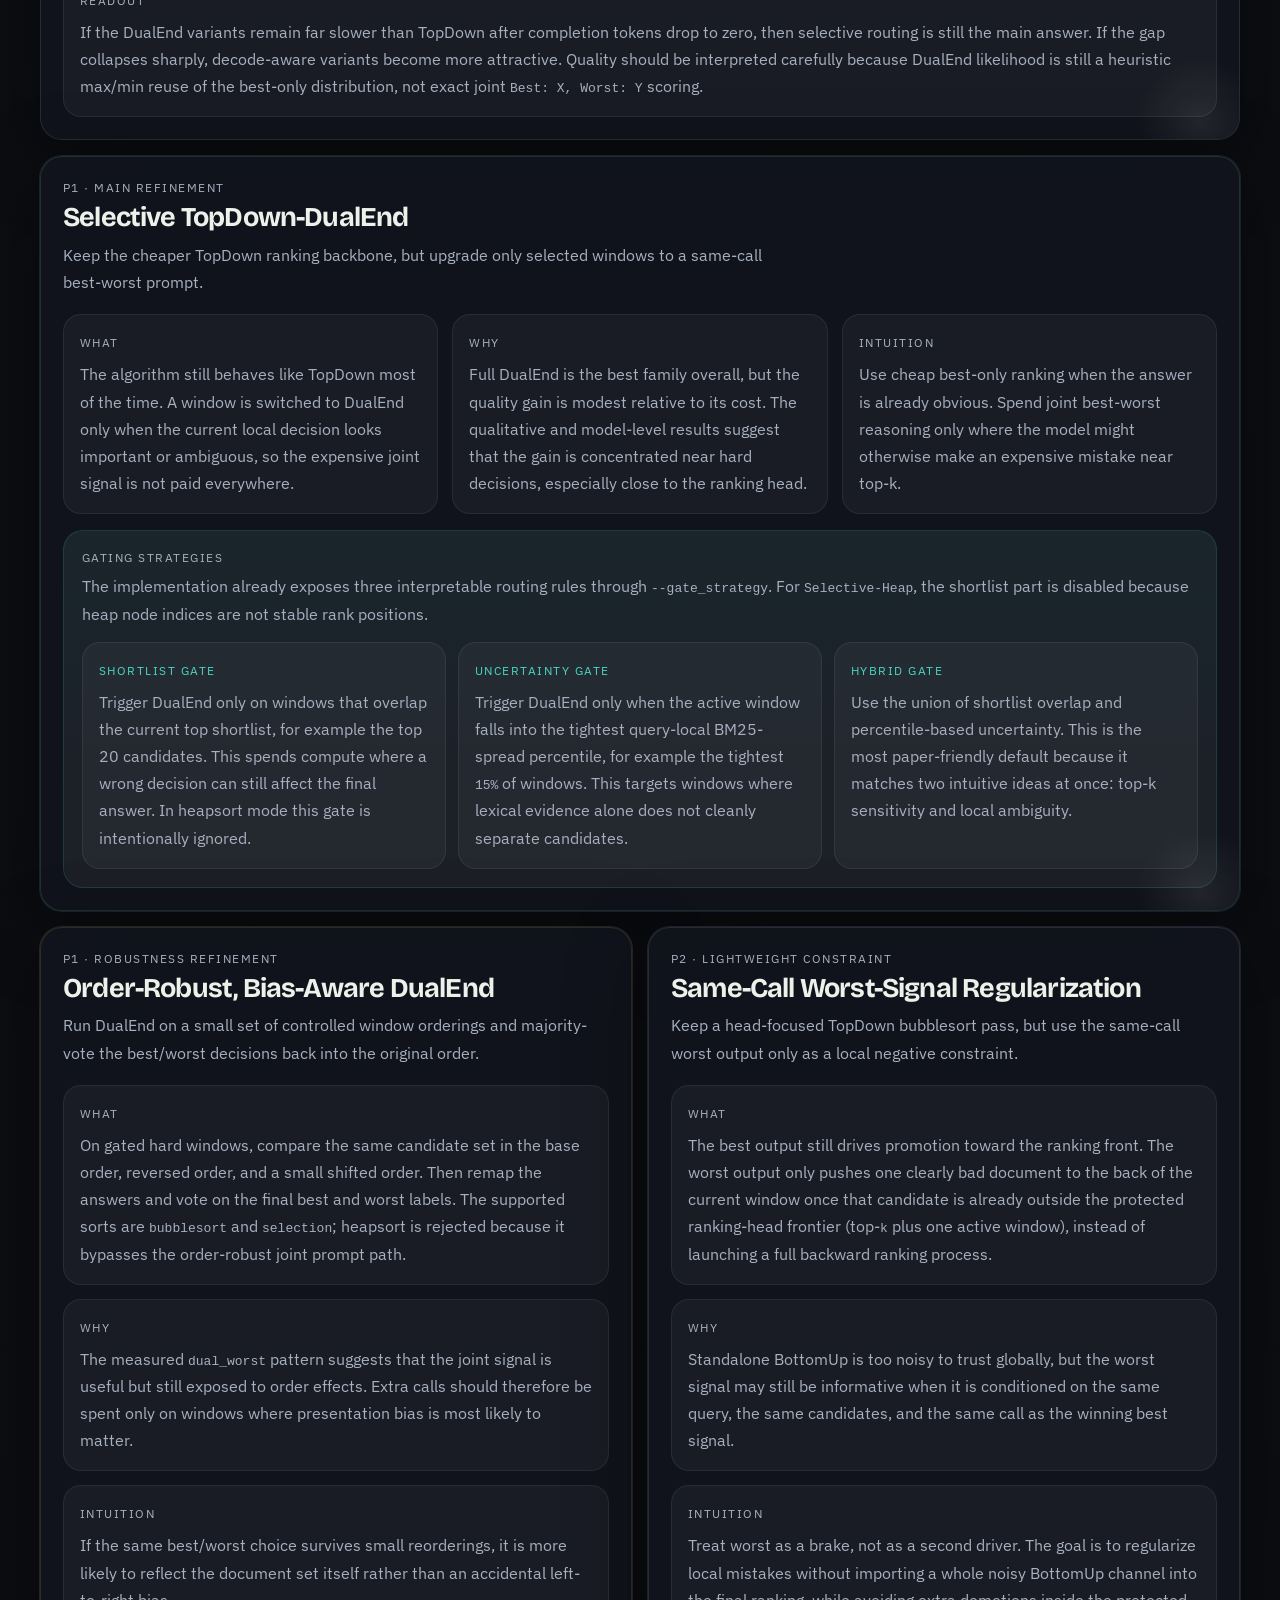
==== commit 0828deea: "update dualend selective run configs" ====
--- a/results-display/index.html
+++ b/results-display/index.html
@@ -2024,18 +2024,21 @@
                   <span class="block-label">Gating Strategies</span>
                   <p>
                     The implementation already exposes three interpretable
-                    routing rules through <code>--gate_strategy</code>.
+                    routing rules through <code>--gate_strategy</code>. For
+                    <code>Selective-Heap</code>, the shortlist part is disabled
+                    because heap node indices are not stable rank positions.
                   </p>
                 </div>
                 <div class="gate-grid">
                   <div class="gate-card">
                     <span class="gate-name">Shortlist gate</span>
-                    <p>
-                      Trigger DualEnd only on windows that overlap the current
-                      top shortlist, for example the top 20 candidates. This
-                      spends compute where a wrong decision can still affect the
-                      final answer.
-                    </p>
+                  <p>
+                    Trigger DualEnd only on windows that overlap the current
+                    top shortlist, for example the top 20 candidates. This
+                    spends compute where a wrong decision can still affect the
+                    final answer. In heapsort mode this gate is intentionally
+                    ignored.
+                  </p>
                   </div>
                   <div class="gate-card">
                     <span class="gate-name">Uncertainty gate</span>
@@ -2077,6 +2080,9 @@
                   On gated hard windows, compare the same candidate set in the
                   base order, reversed order, and a small shifted order. Then
                   remap the answers and vote on the final best and worst labels.
+                  The supported sorts are <code>bubblesort</code> and
+                  <code>selection</code>; heapsort is rejected because it
+                  bypasses the order-robust joint prompt path.
                 </p>
               </div>
 
@@ -2115,8 +2121,10 @@
                 <p>
                   The best output still drives promotion toward the ranking
                   front. The worst output only pushes one clearly bad document
-                  to the back of the current window instead of launching a full
-                  backward ranking process.
+                  to the back of the current window once that candidate is
+                  already outside the protected ranking-head frontier
+                  (top-<code>k</code> plus one active window), instead of
+                  launching a full backward ranking process.
                 </p>
               </div>
 
@@ -2135,7 +2143,8 @@
                 <p>
                   Treat worst as a brake, not as a second driver. The goal is to
                   regularize local mistakes without importing a whole noisy
-                  BottomUp channel into the final ranking.
+                  BottomUp channel into the final ranking, while avoiding extra
+                  demotions inside the protected head of the ranking.
                 </p>
               </div>
             </article>
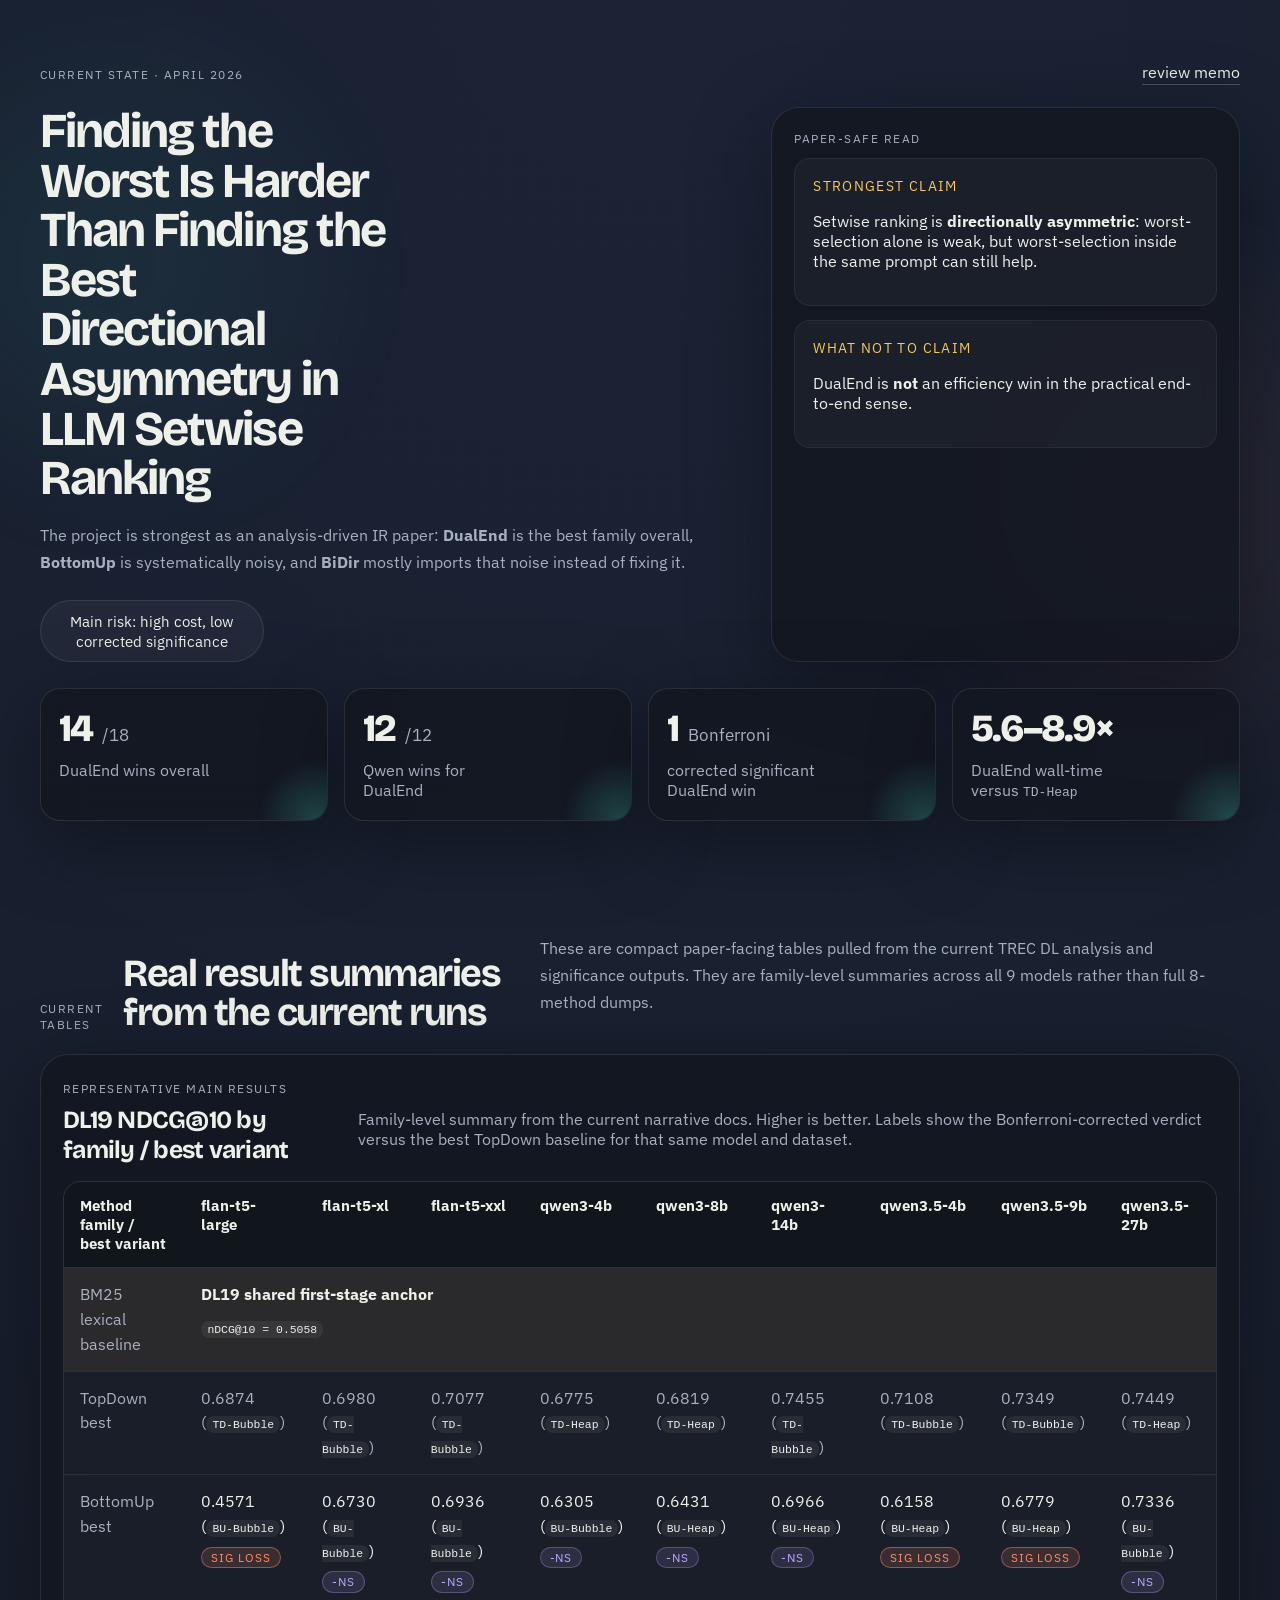
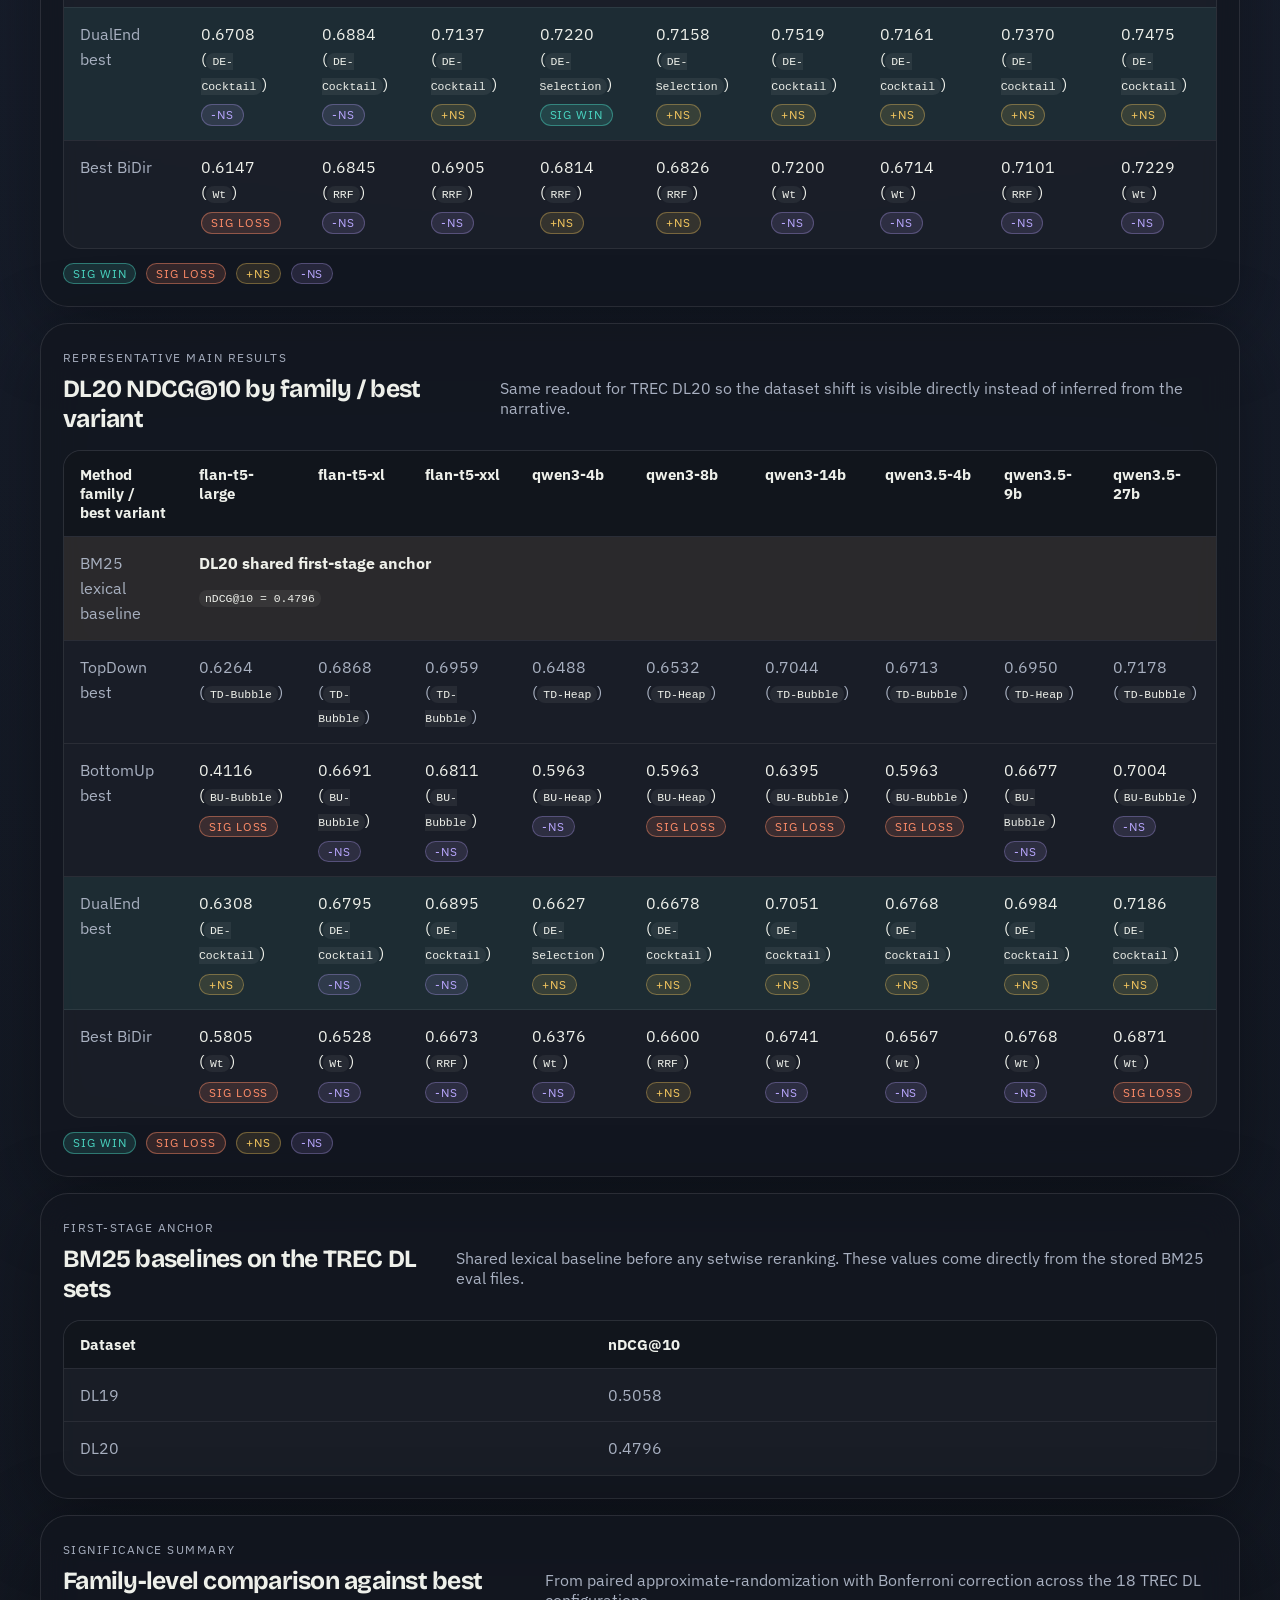
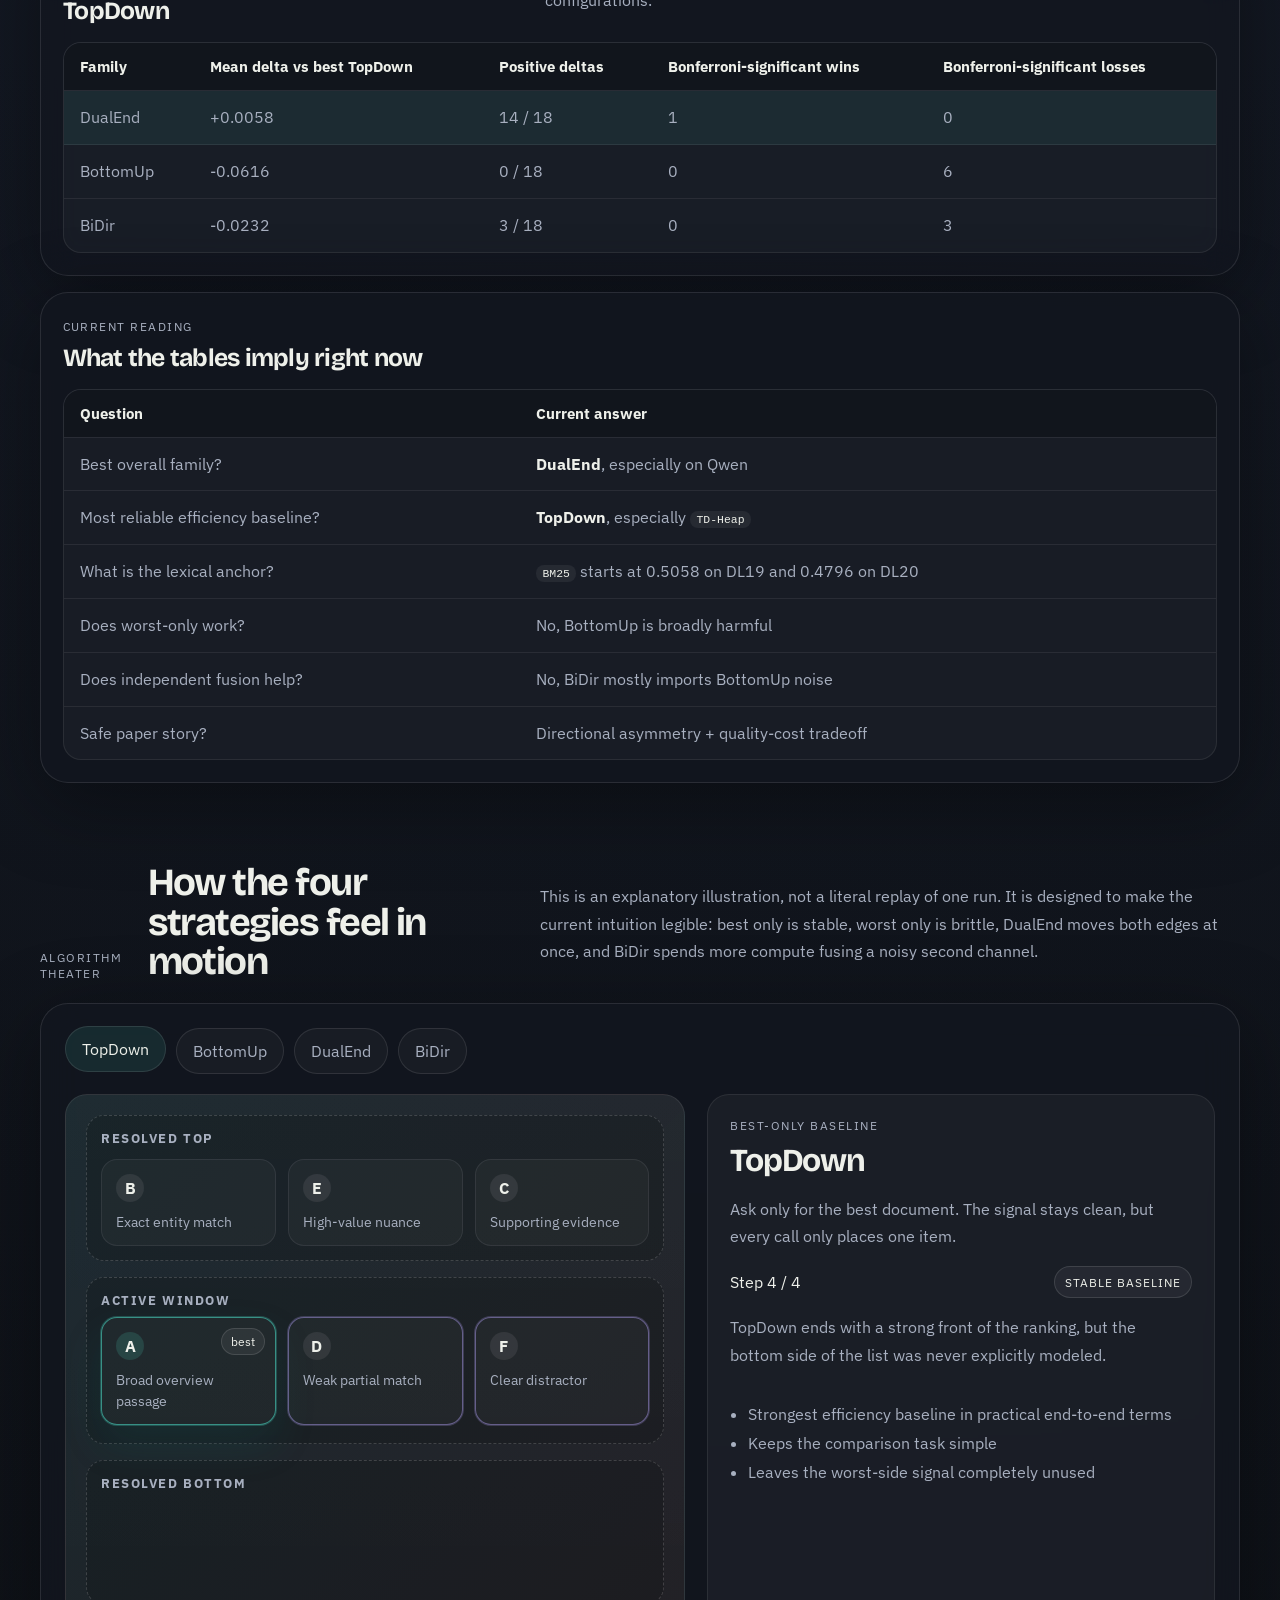
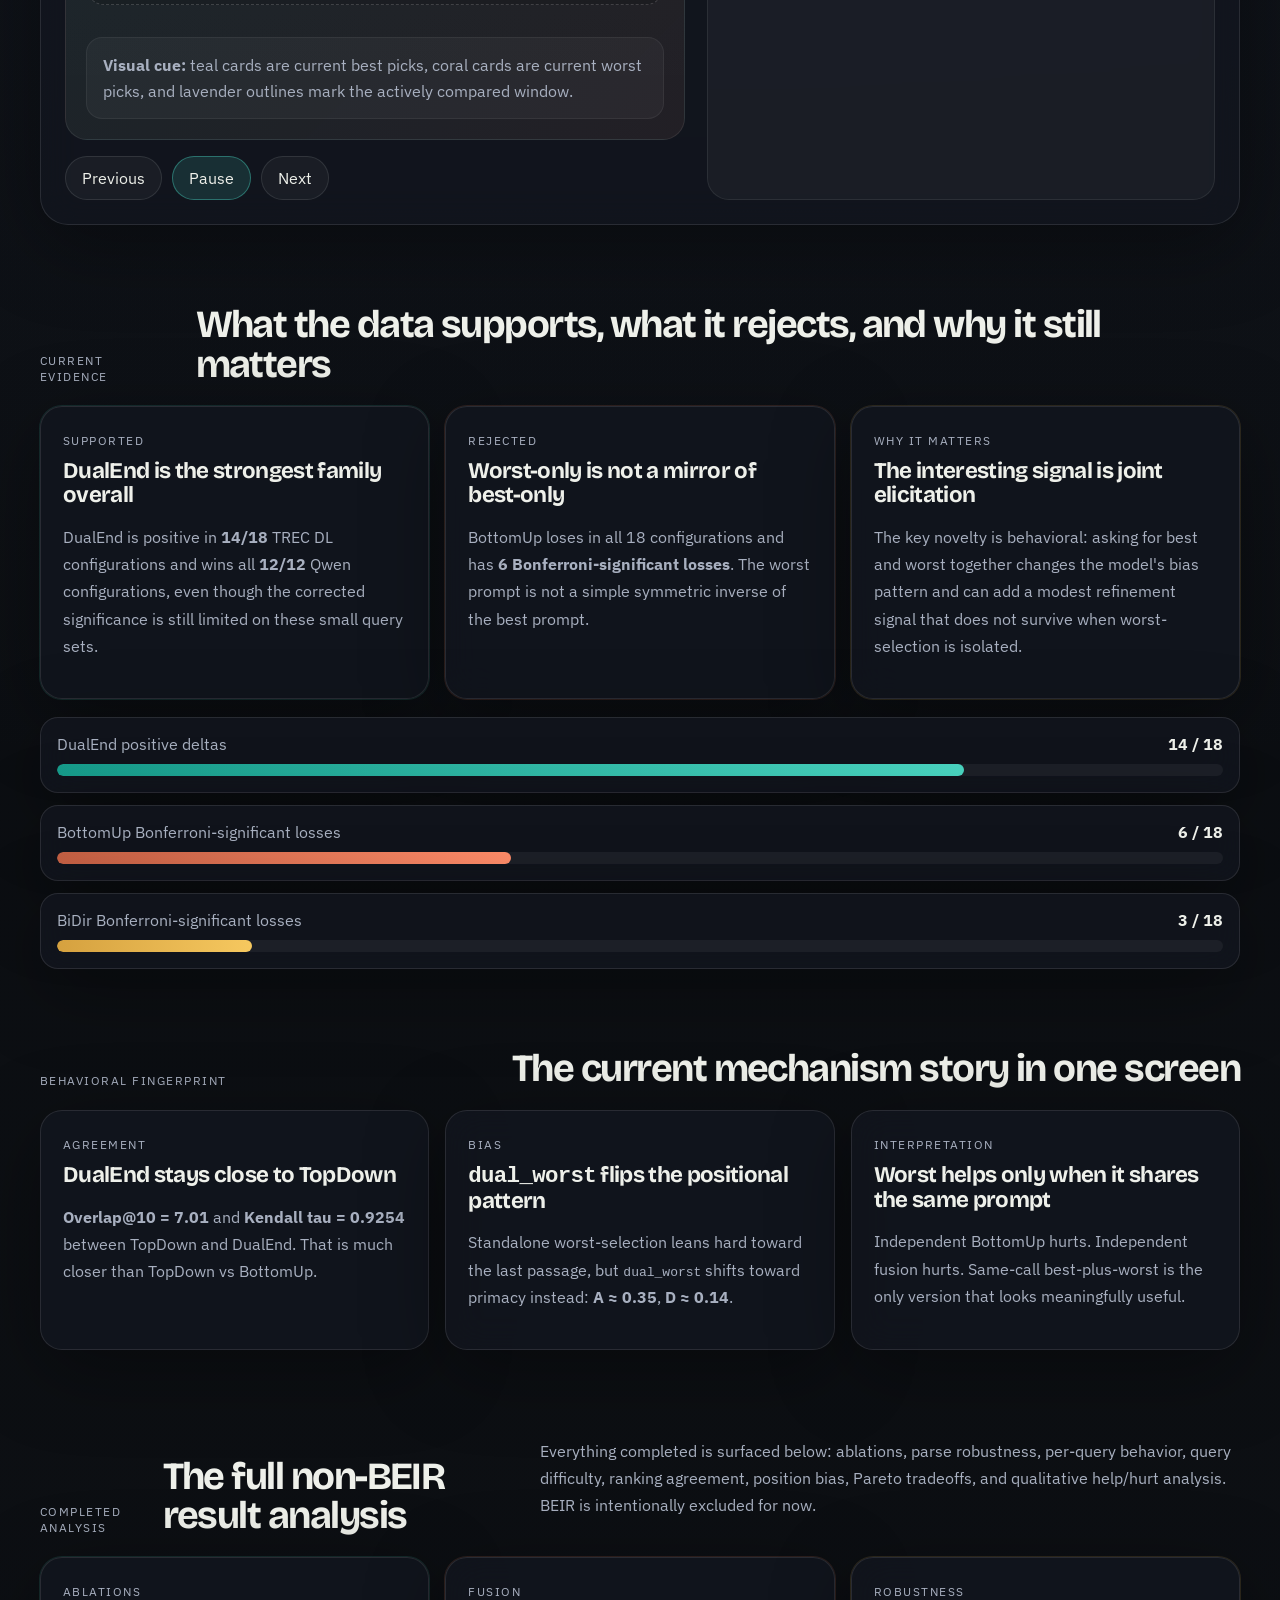
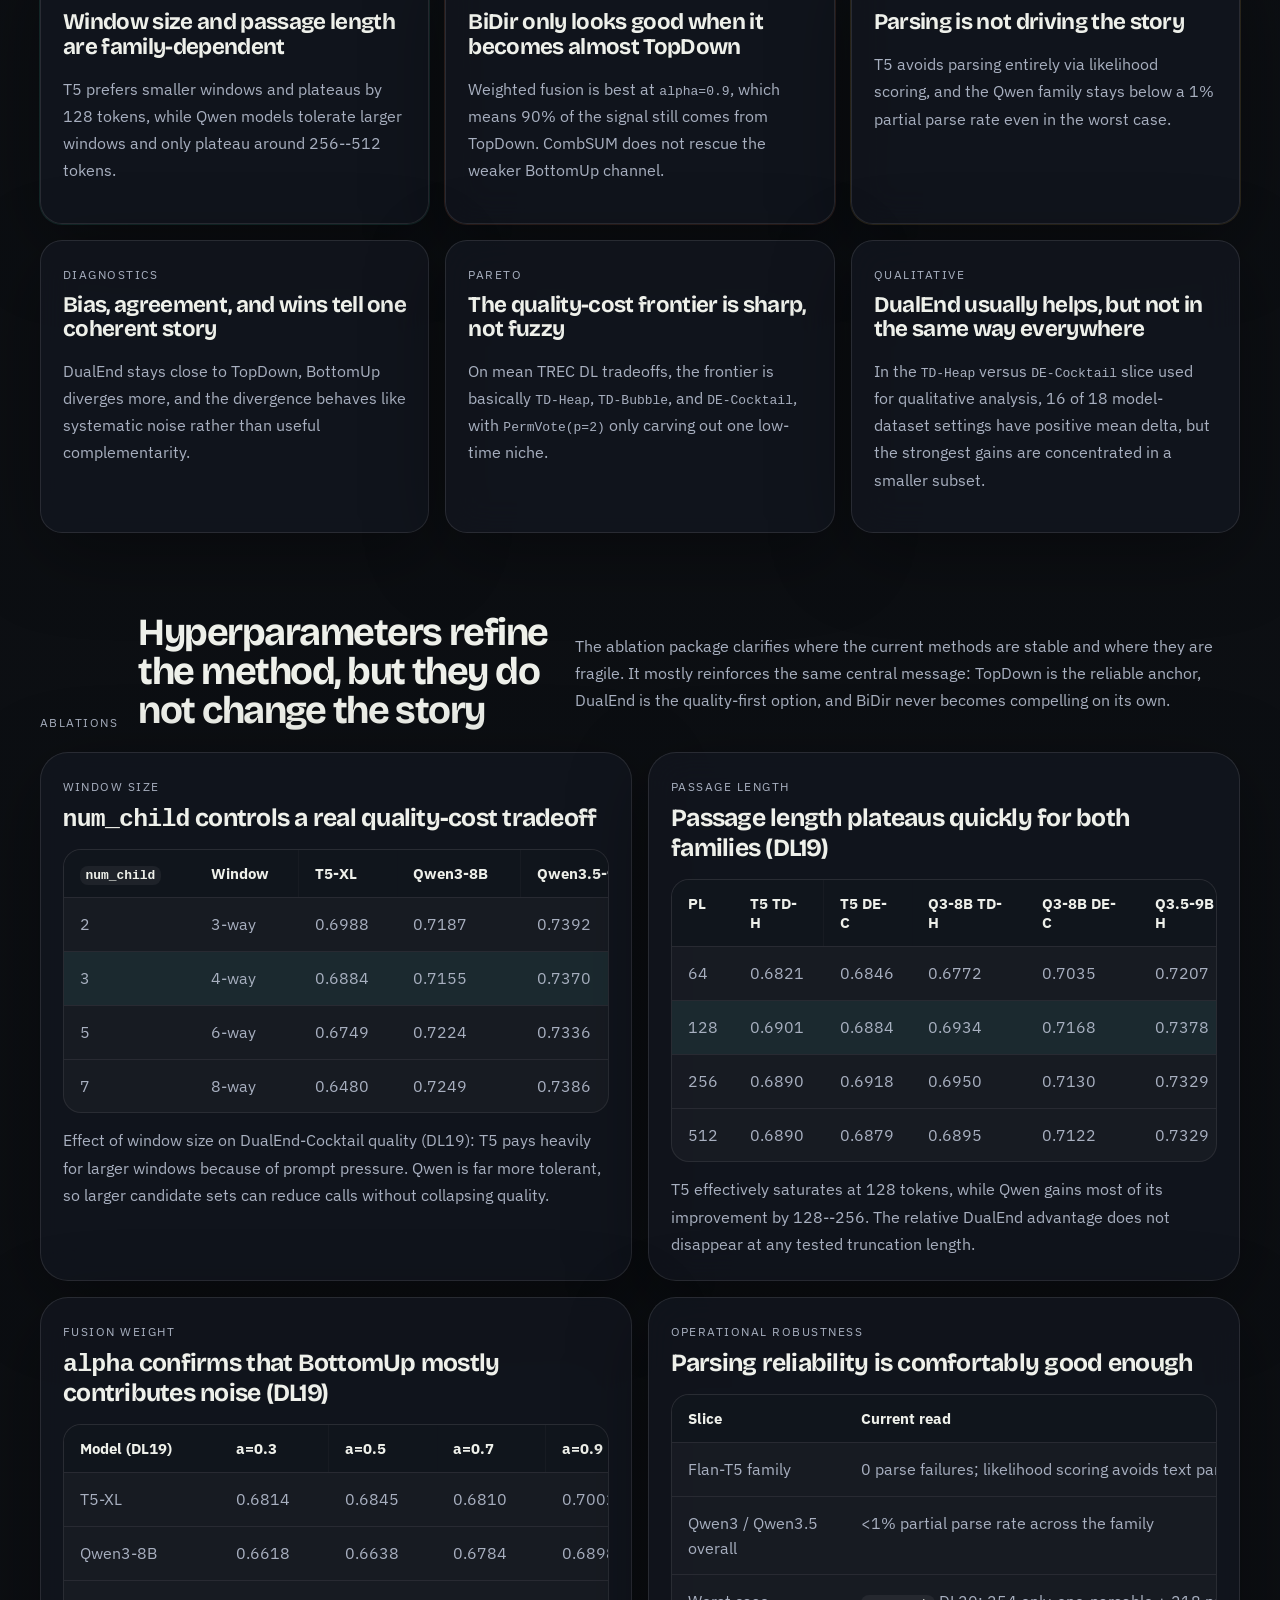
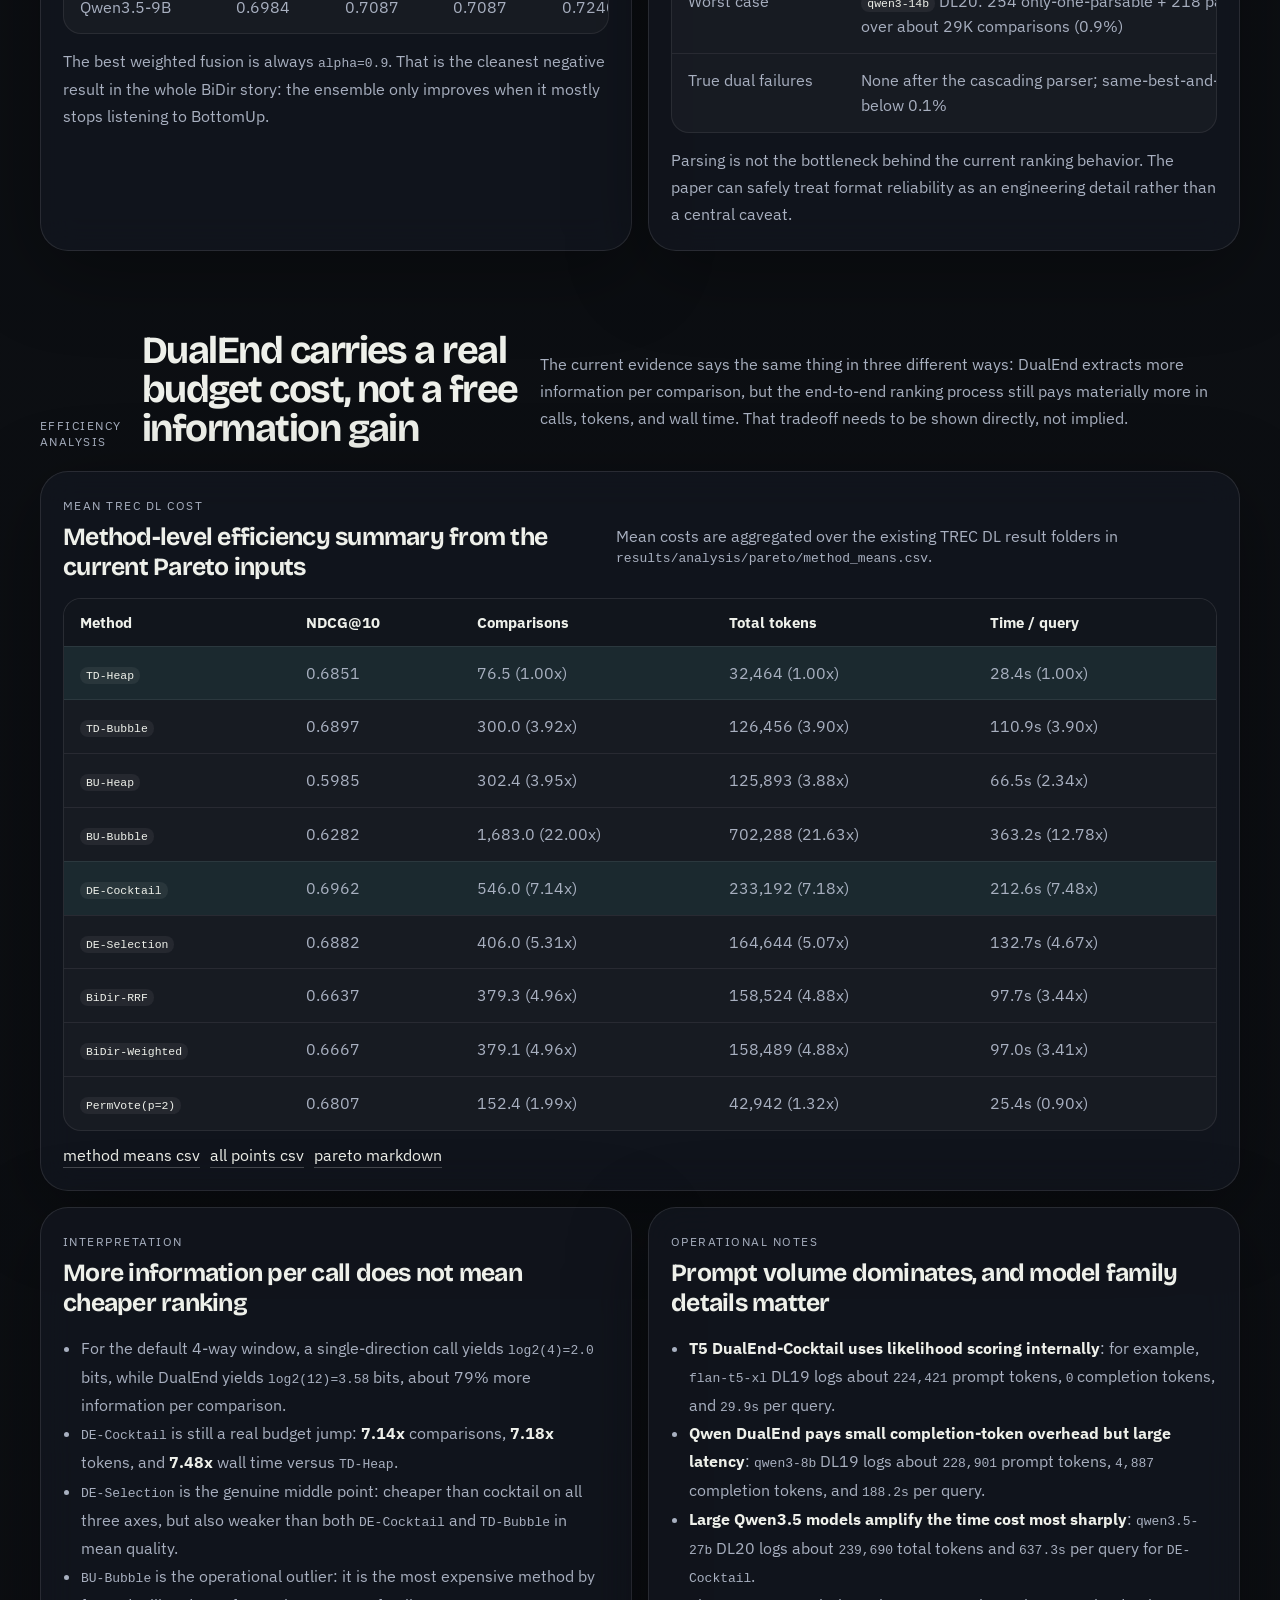
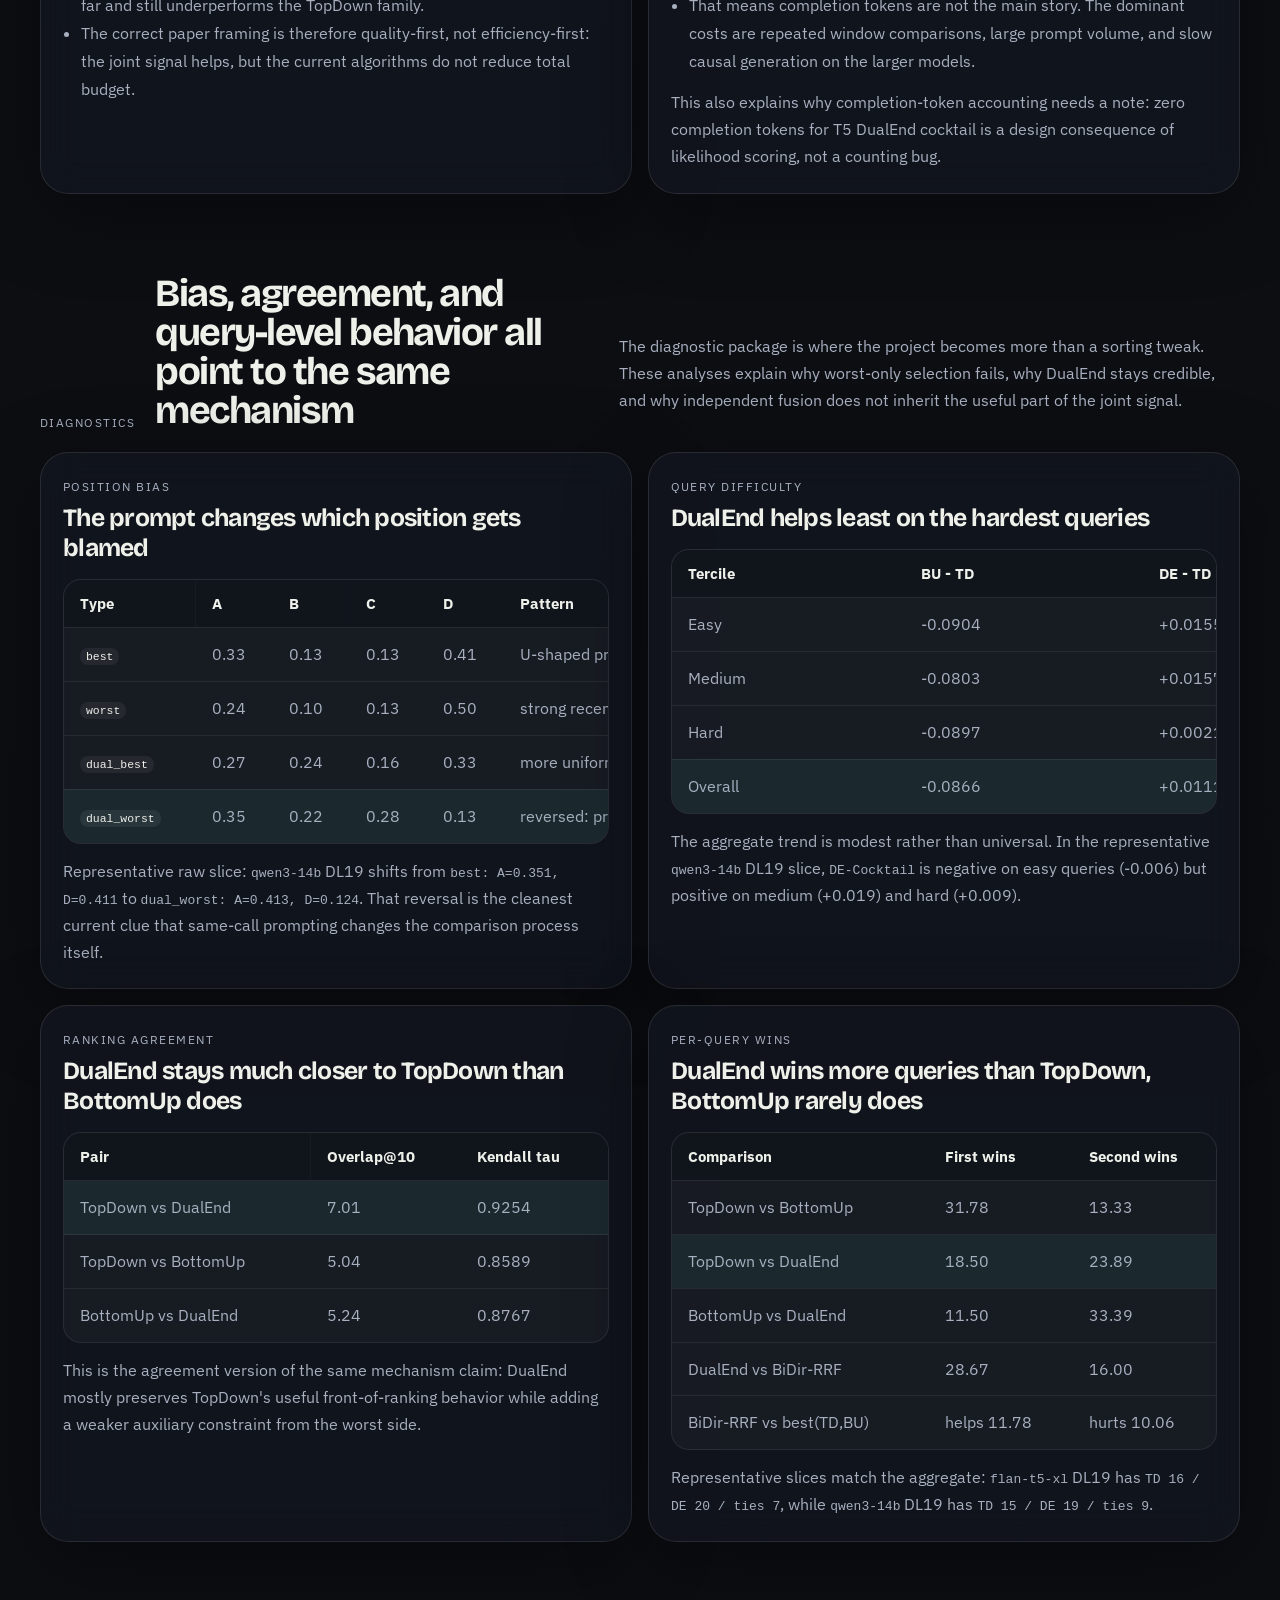
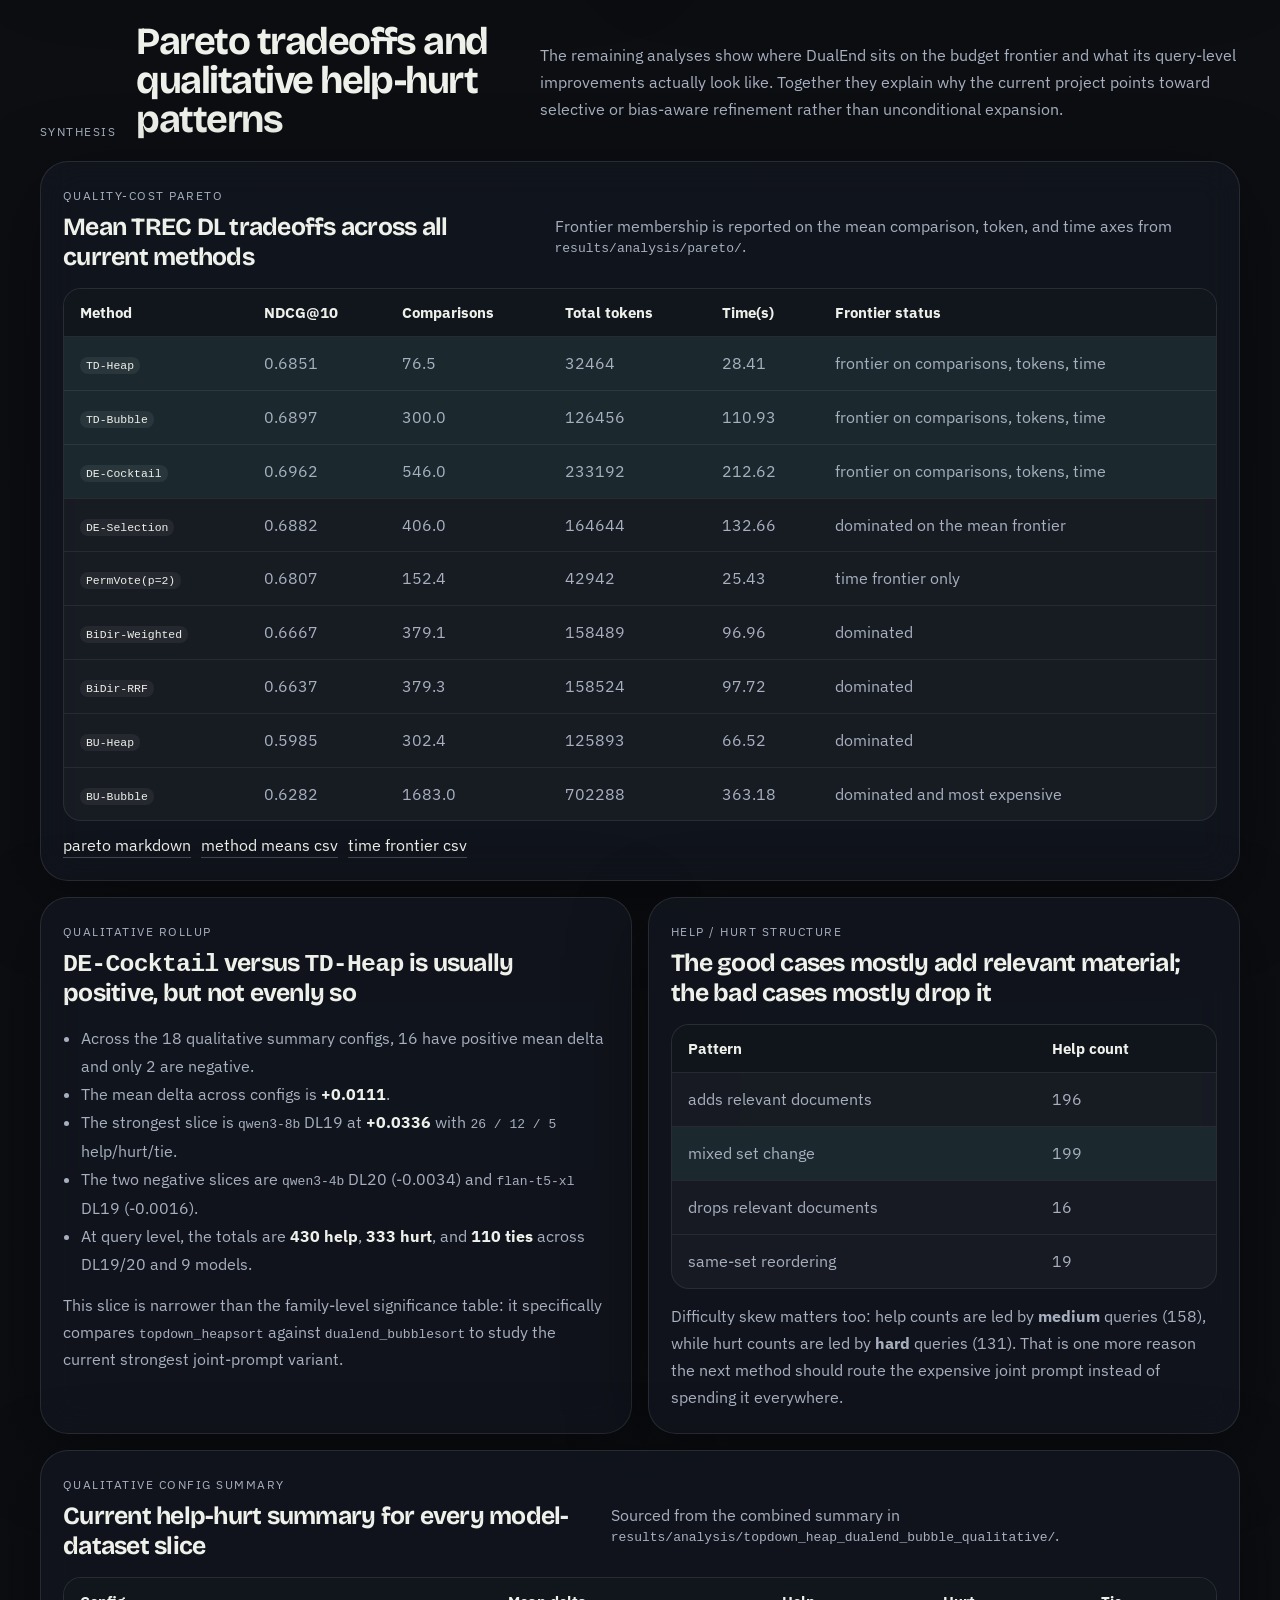
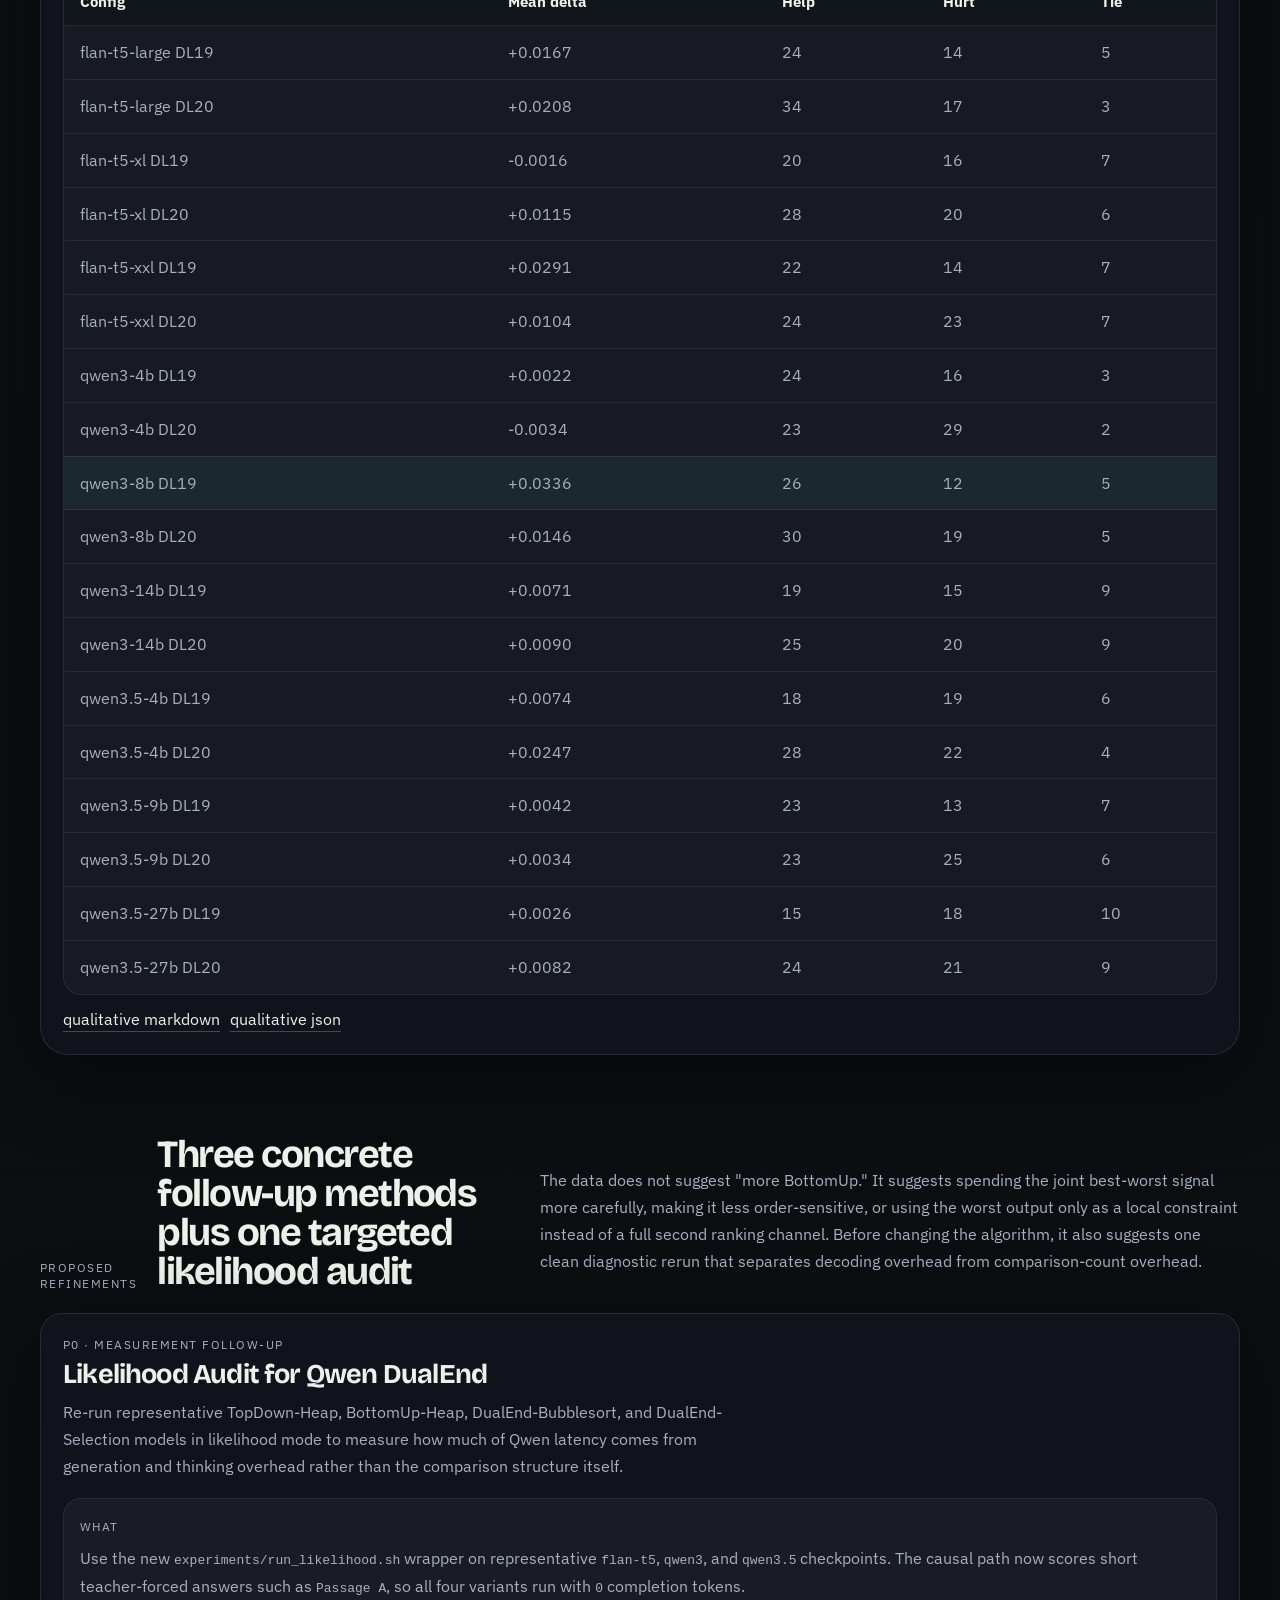
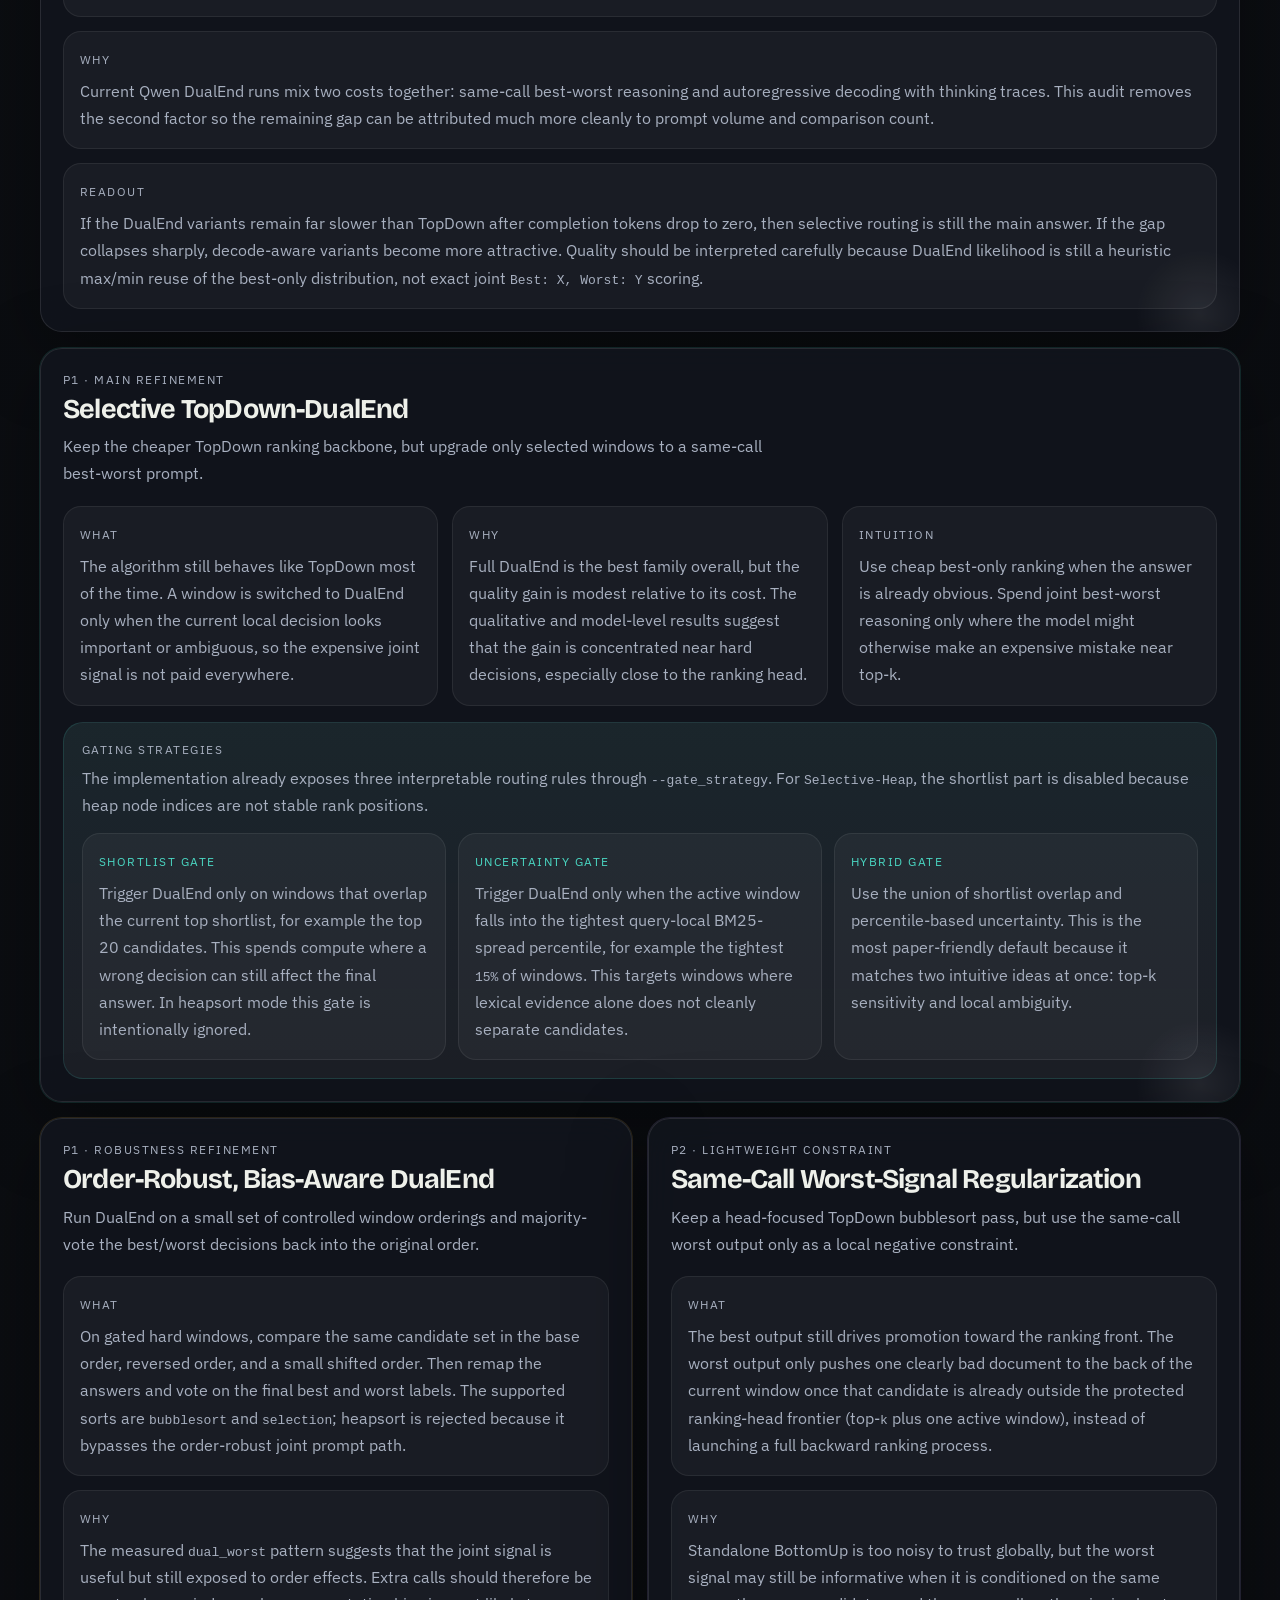
==== commit 23afaa9c: "fix some issues" ====
--- a/results-display/index.html
+++ b/results-display/index.html
@@ -6,10 +6,10 @@
       name="viewport"
       content="width=device-width, initial-scale=1, viewport-fit=cover"
     />
-    <title>Directional Asymmetry in LLM-Based Setwise Ranking · Results Display</title>
+    <title>Finding the Worst Is Harder Than Finding the Best · Results Display</title>
     <meta
       name="description"
-      content="A static research results display for the current state of Directional Asymmetry in LLM-Based Setwise Ranking."
+      content="A static research results display for the current state of Finding the Worst Is Harder Than Finding the Best: Directional Asymmetry in LLM Setwise Ranking."
     />
     <link rel="preconnect" href="https://fonts.googleapis.com" />
     <link rel="preconnect" href="https://fonts.gstatic.com" crossorigin />
@@ -33,9 +33,9 @@
         <div class="hero-grid">
           <div class="hero-copy">
             <h1>
-              Directional Asymmetry in
+              Finding the Worst Is Harder Than Finding the Best
               <br />
-              LLM-Based Setwise Ranking
+              Directional Asymmetry in LLM Setwise Ranking
             </h1>
             <p class="lede">
               The project is strongest as an analysis-driven IR paper:
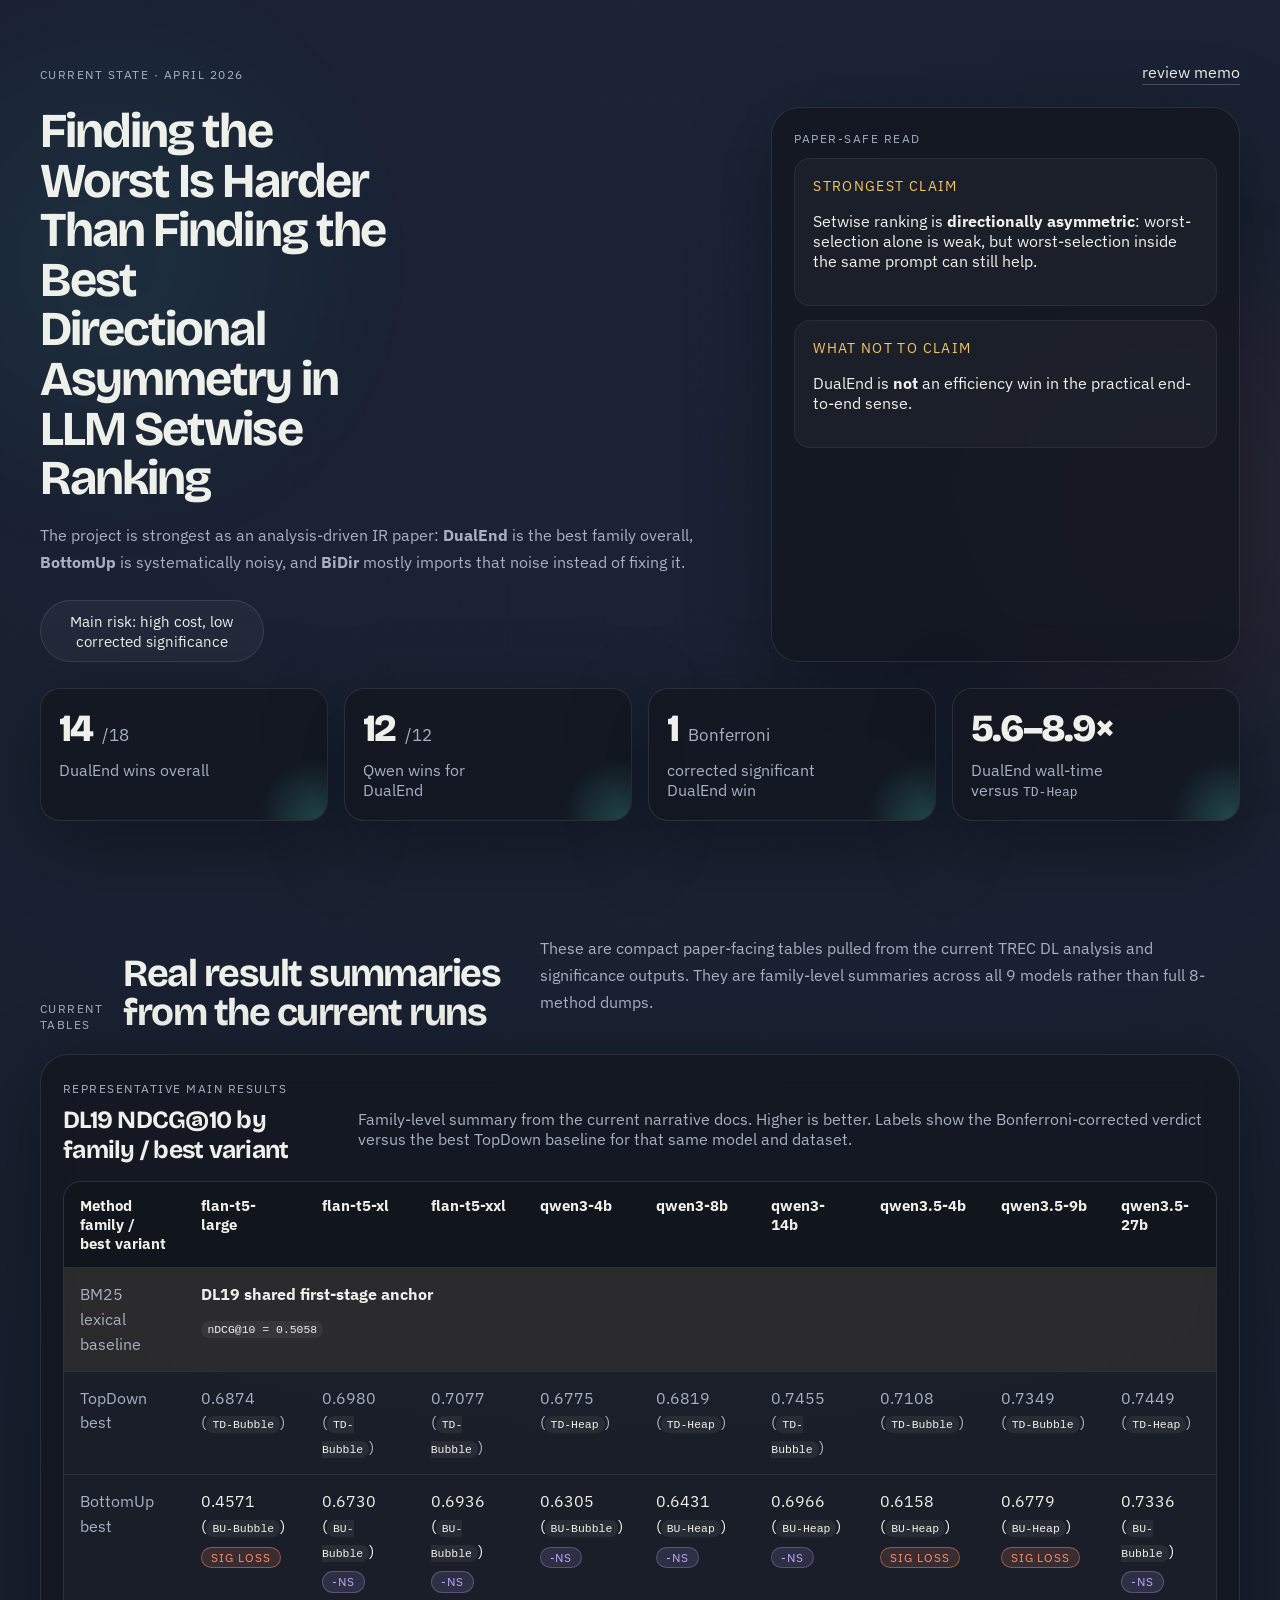
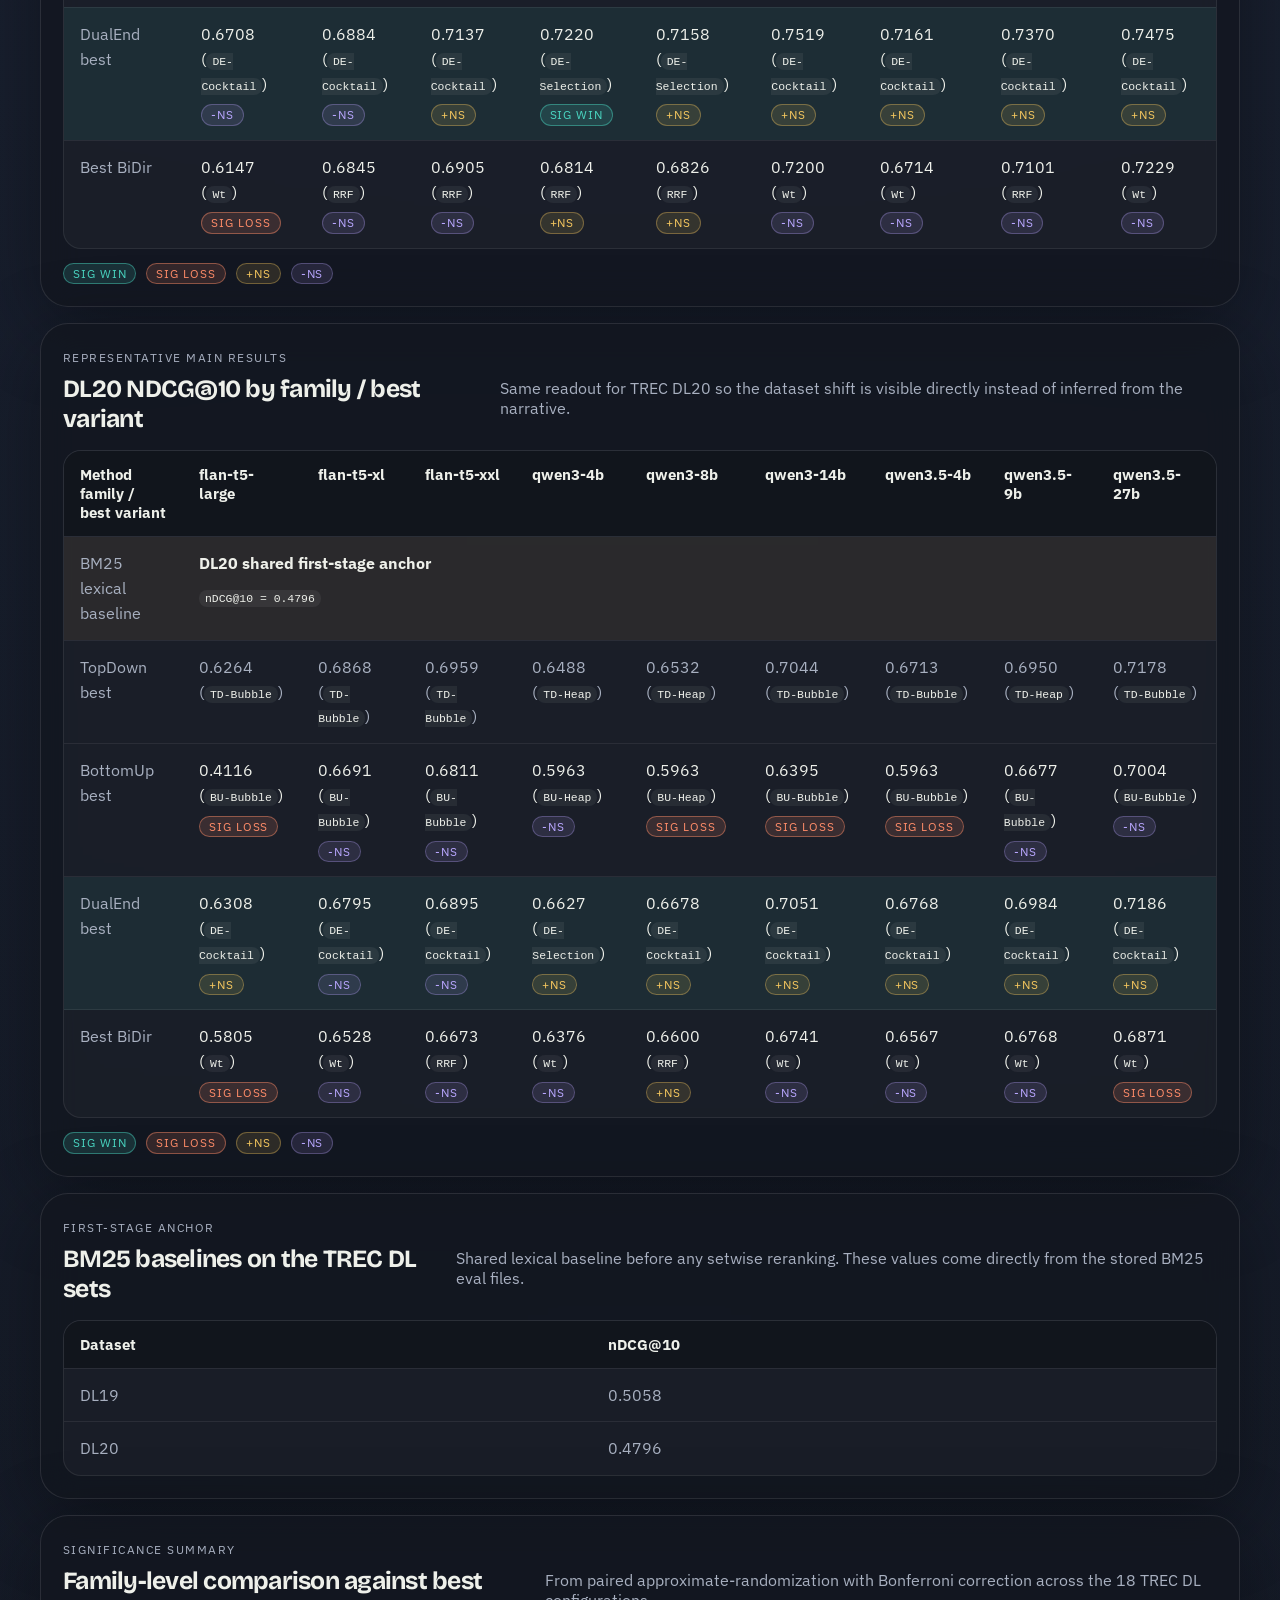
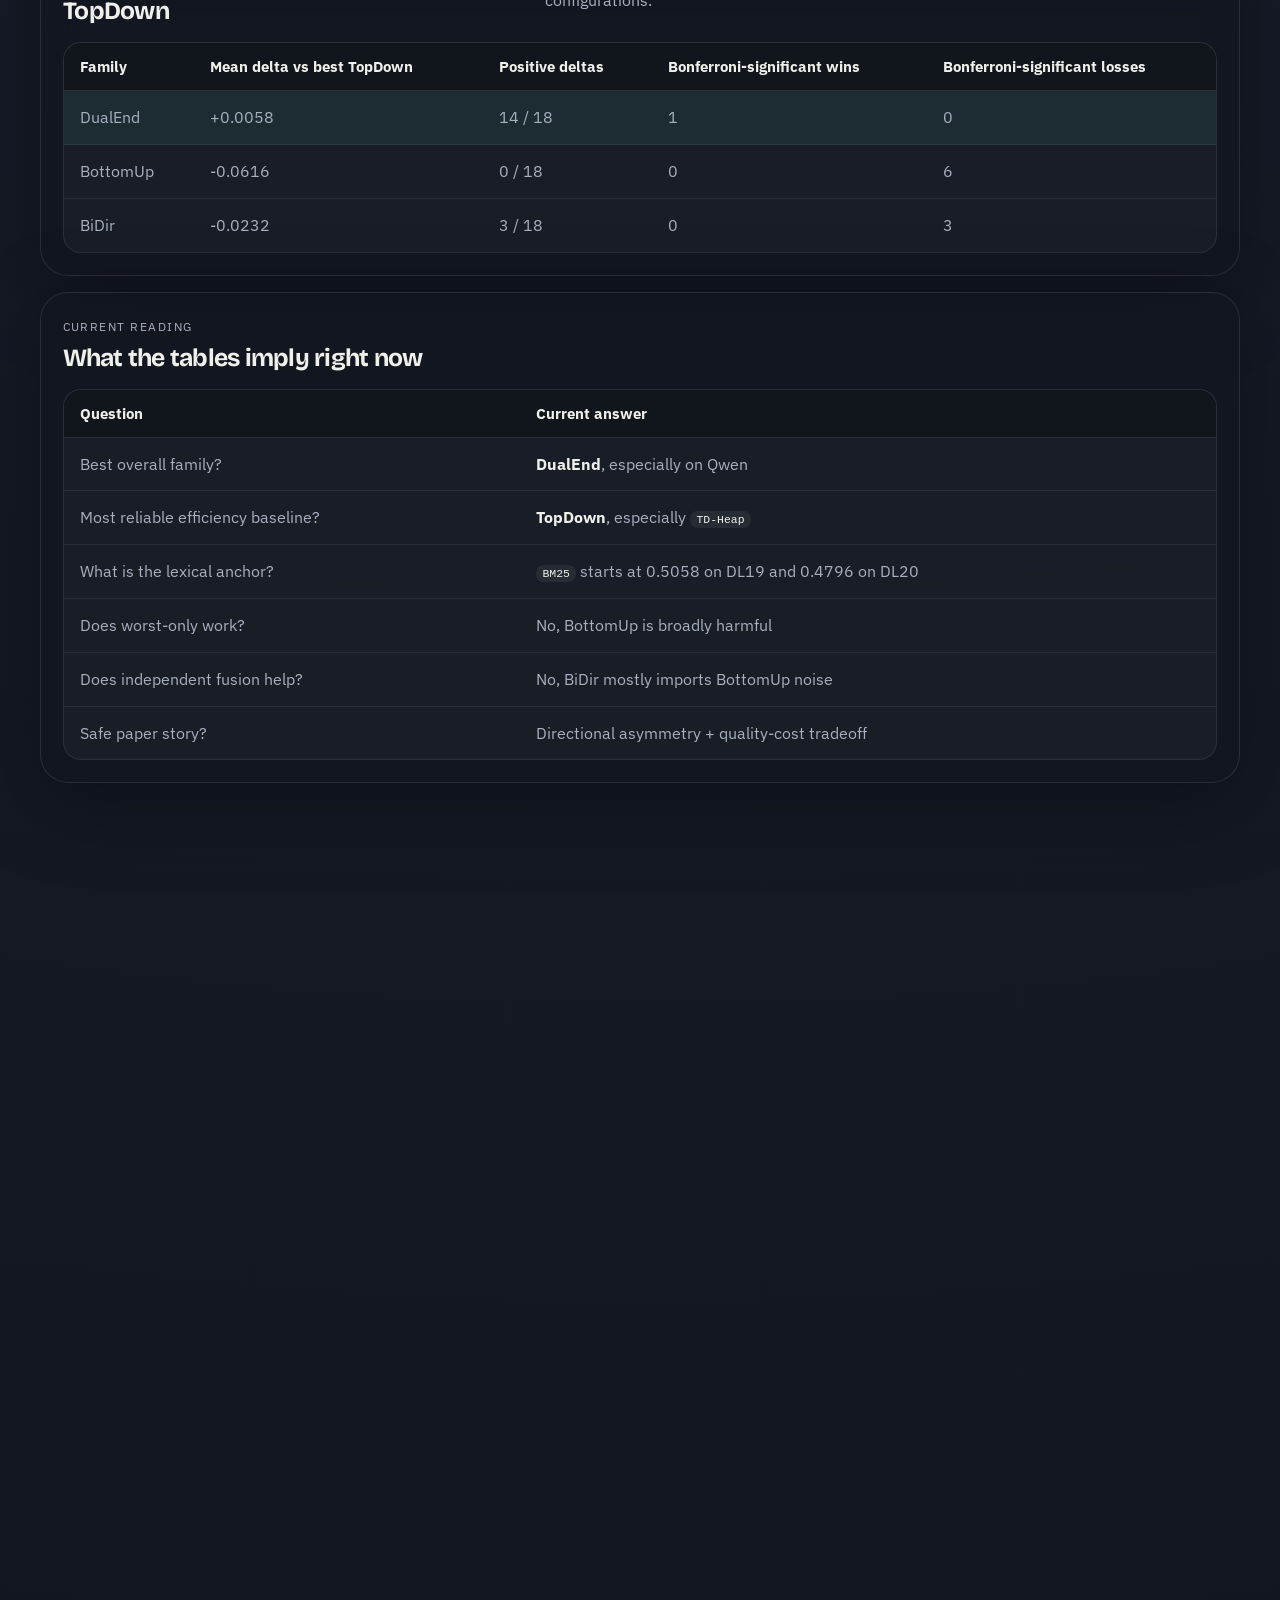
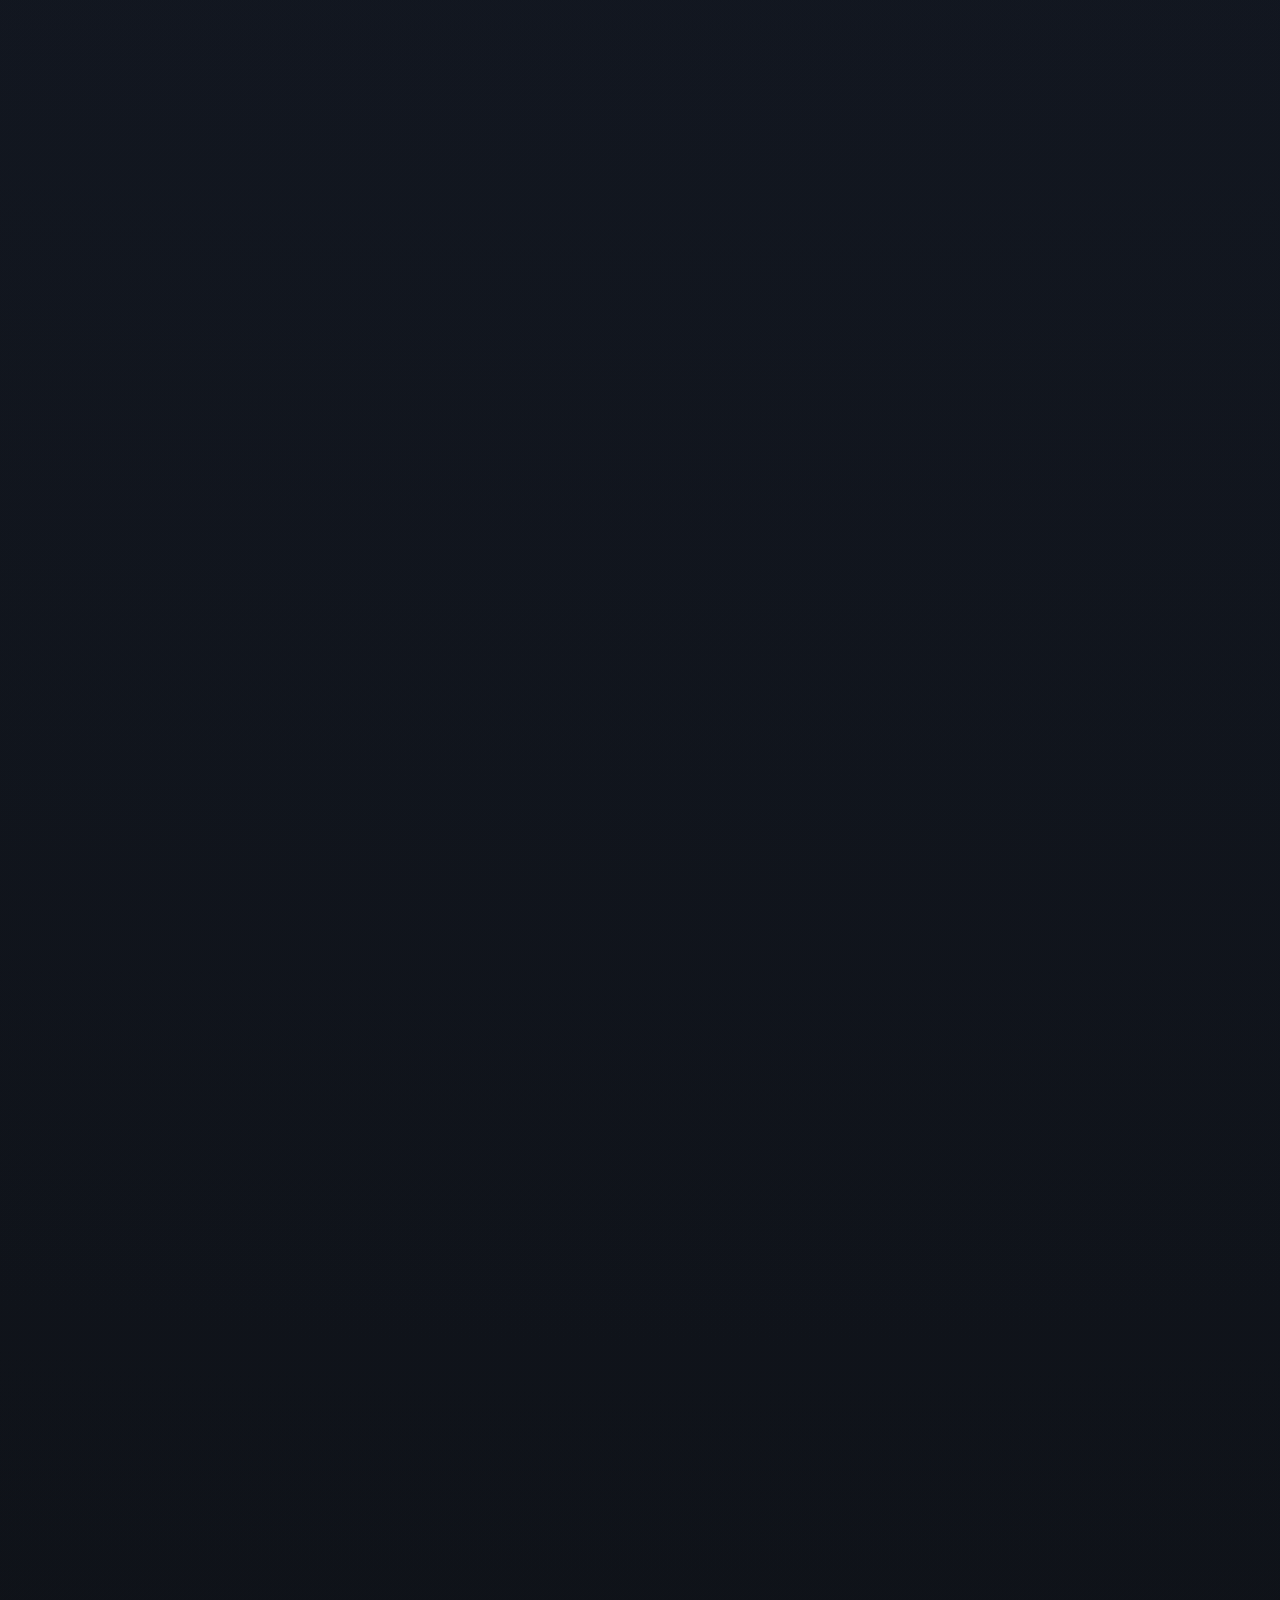
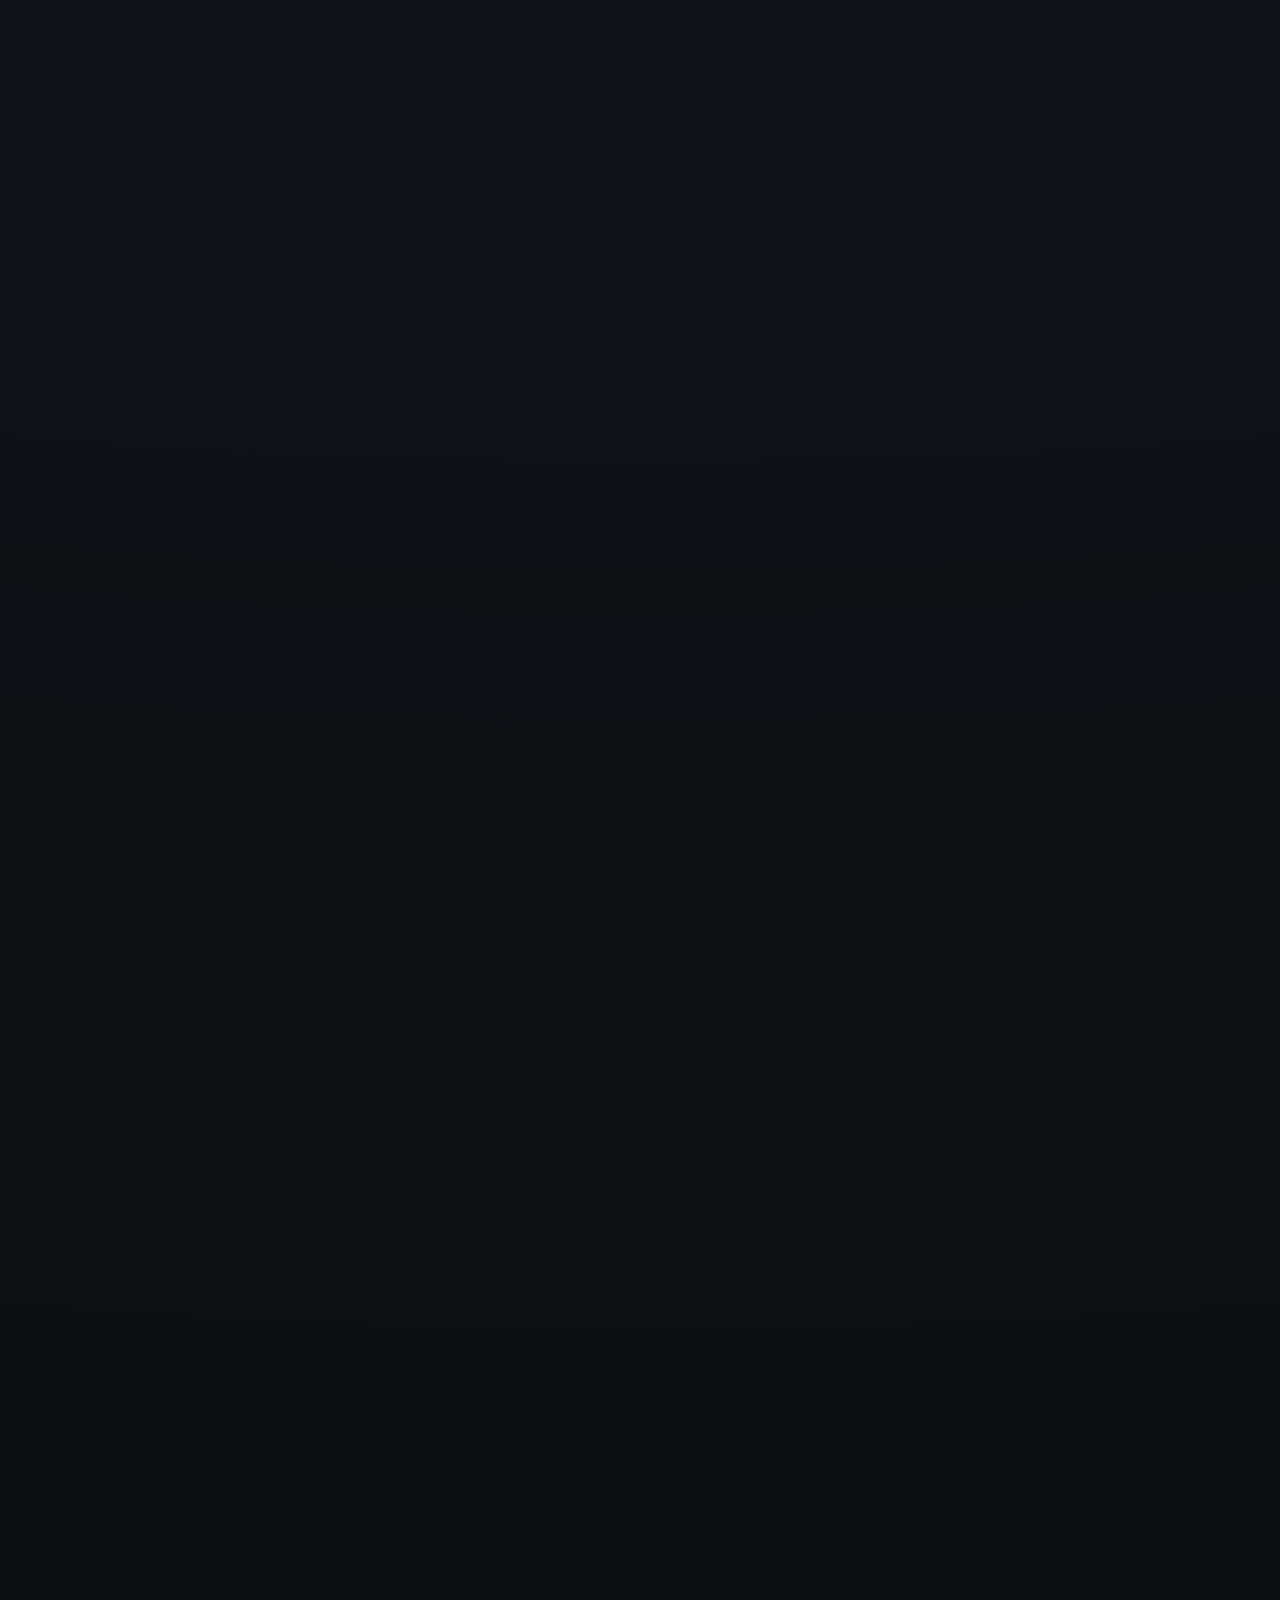
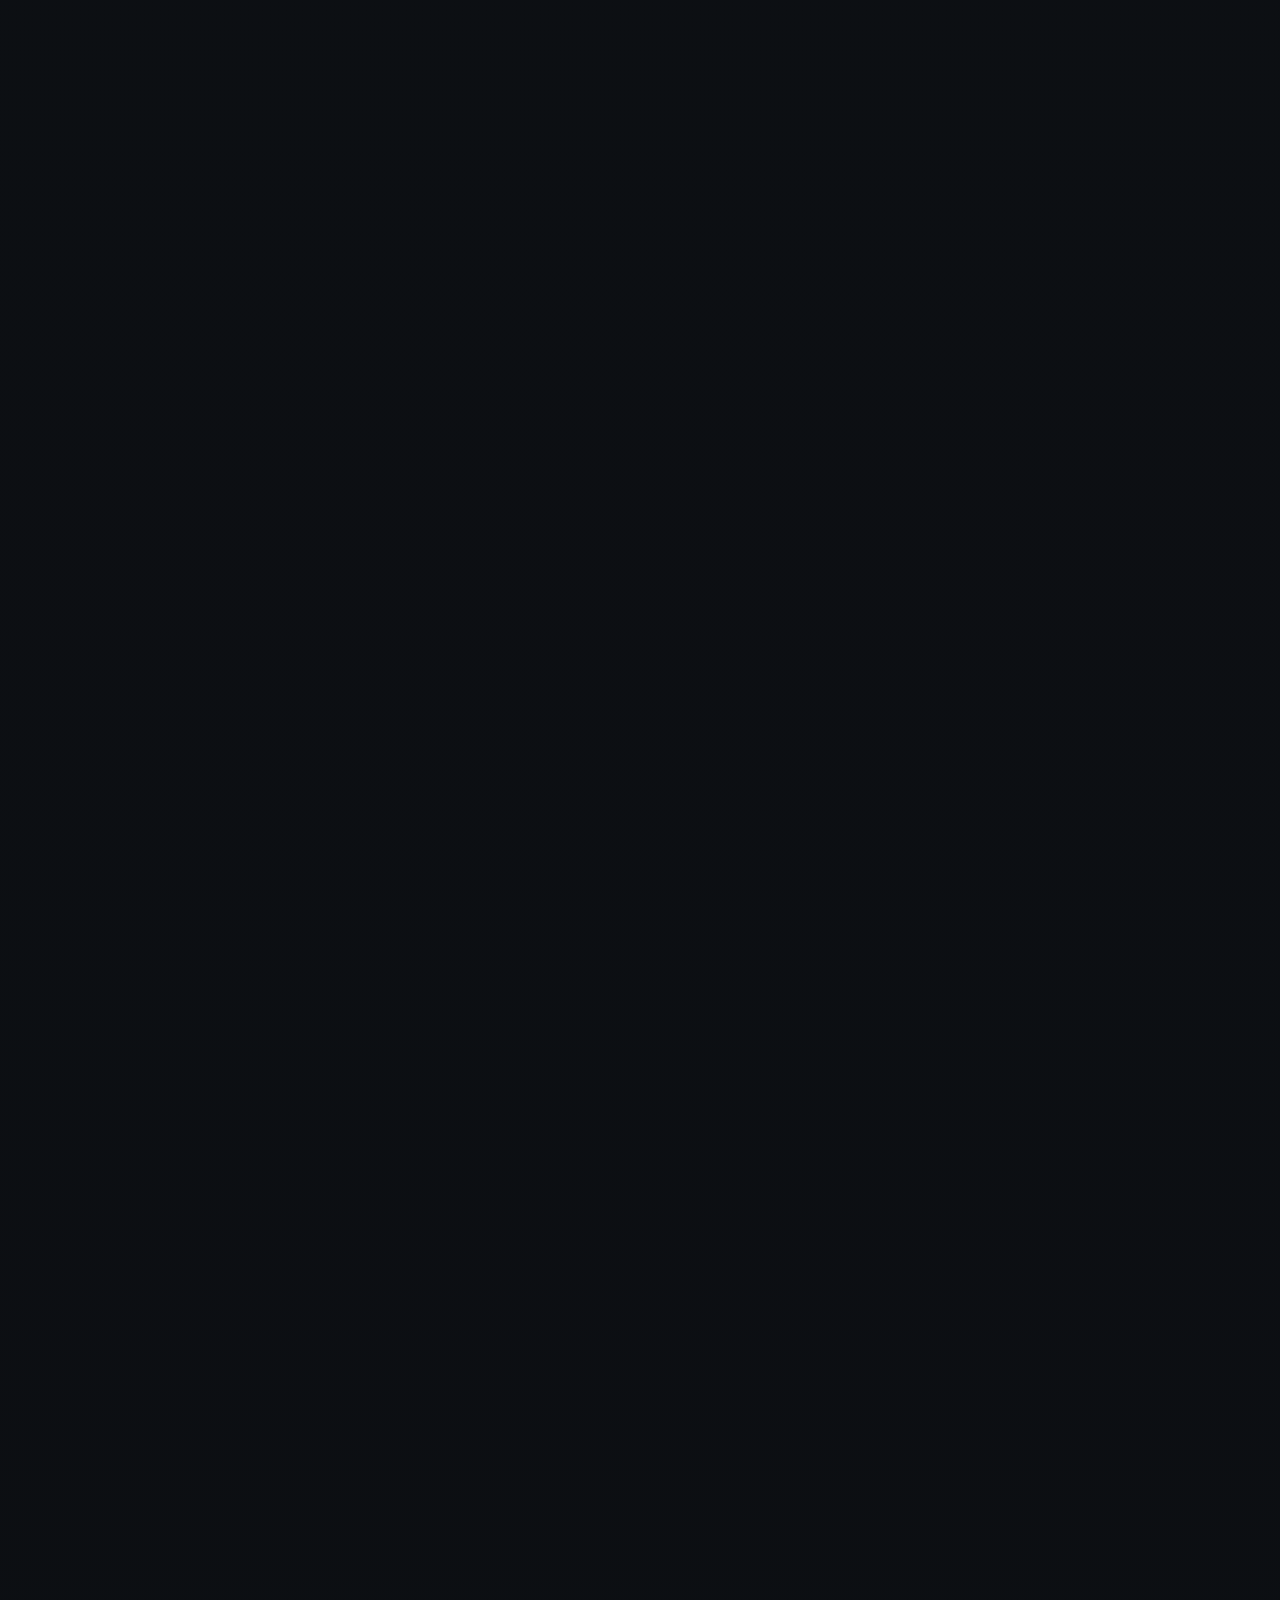
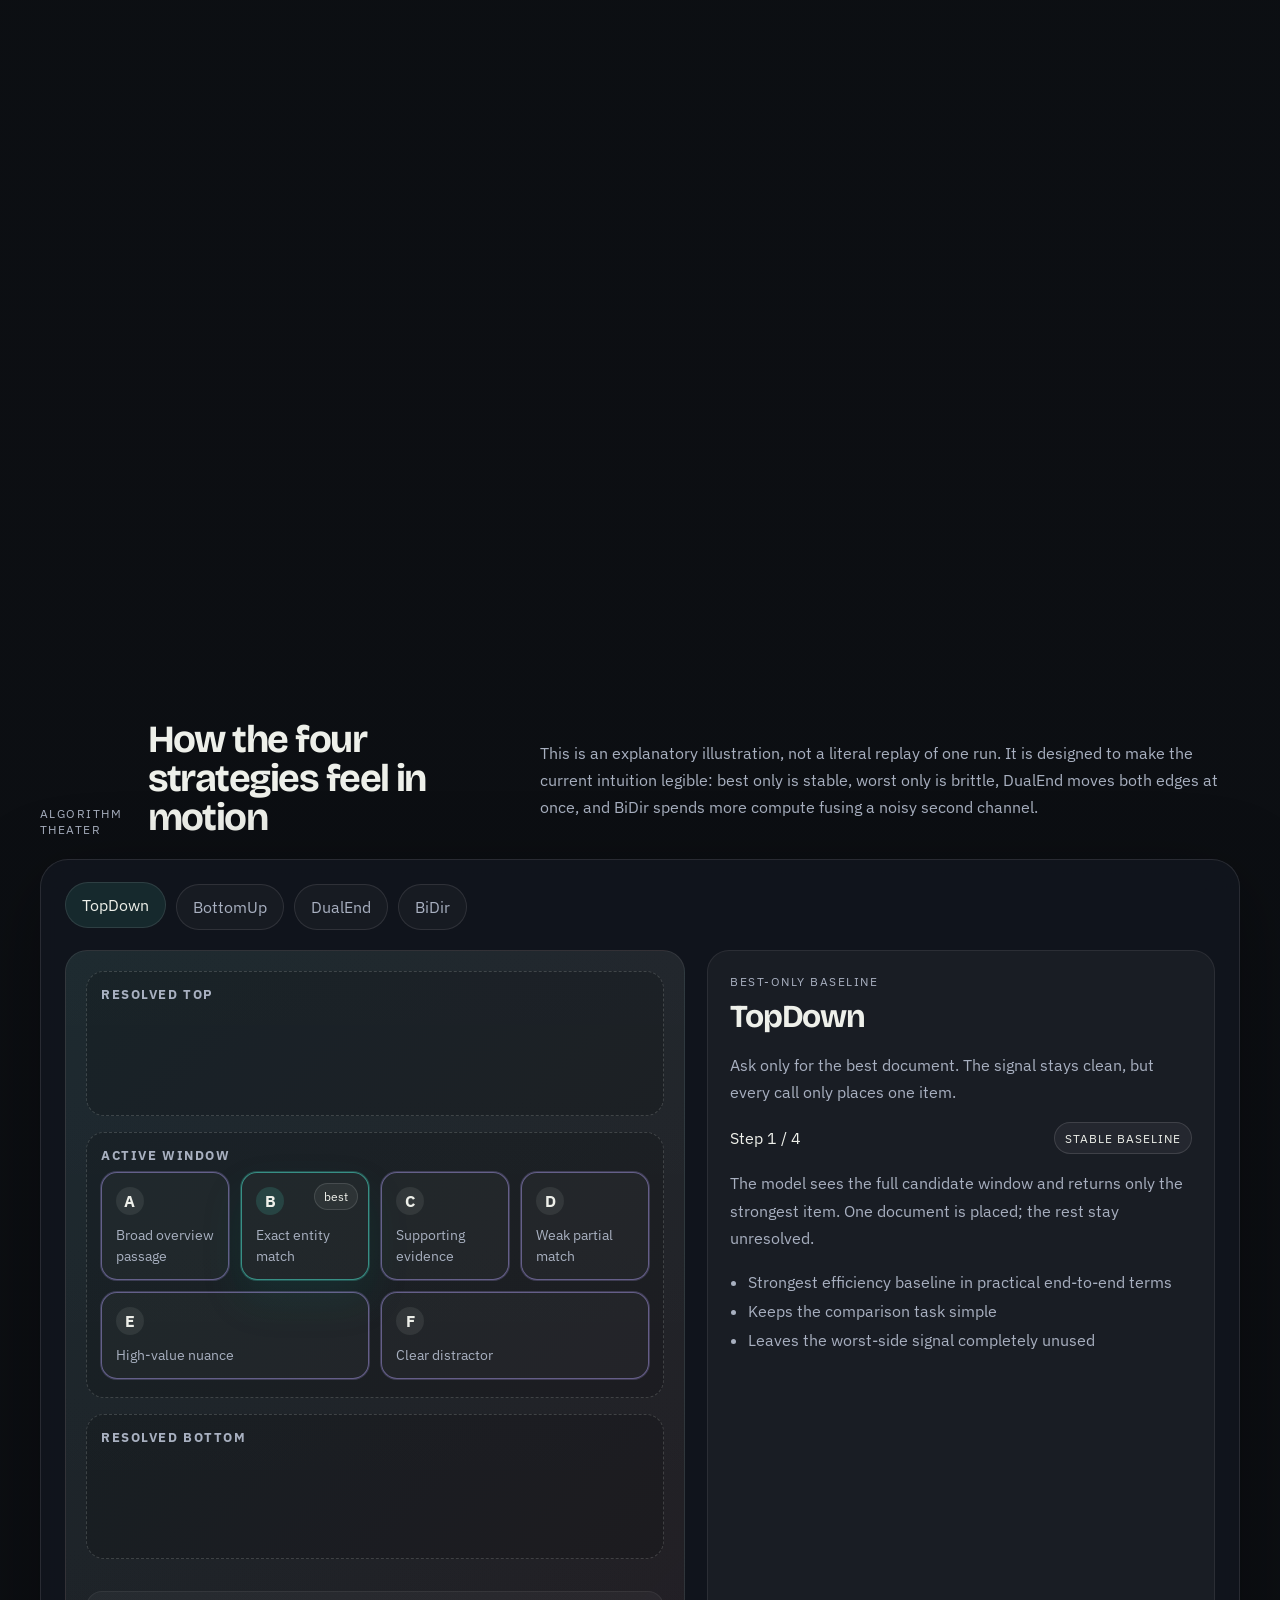
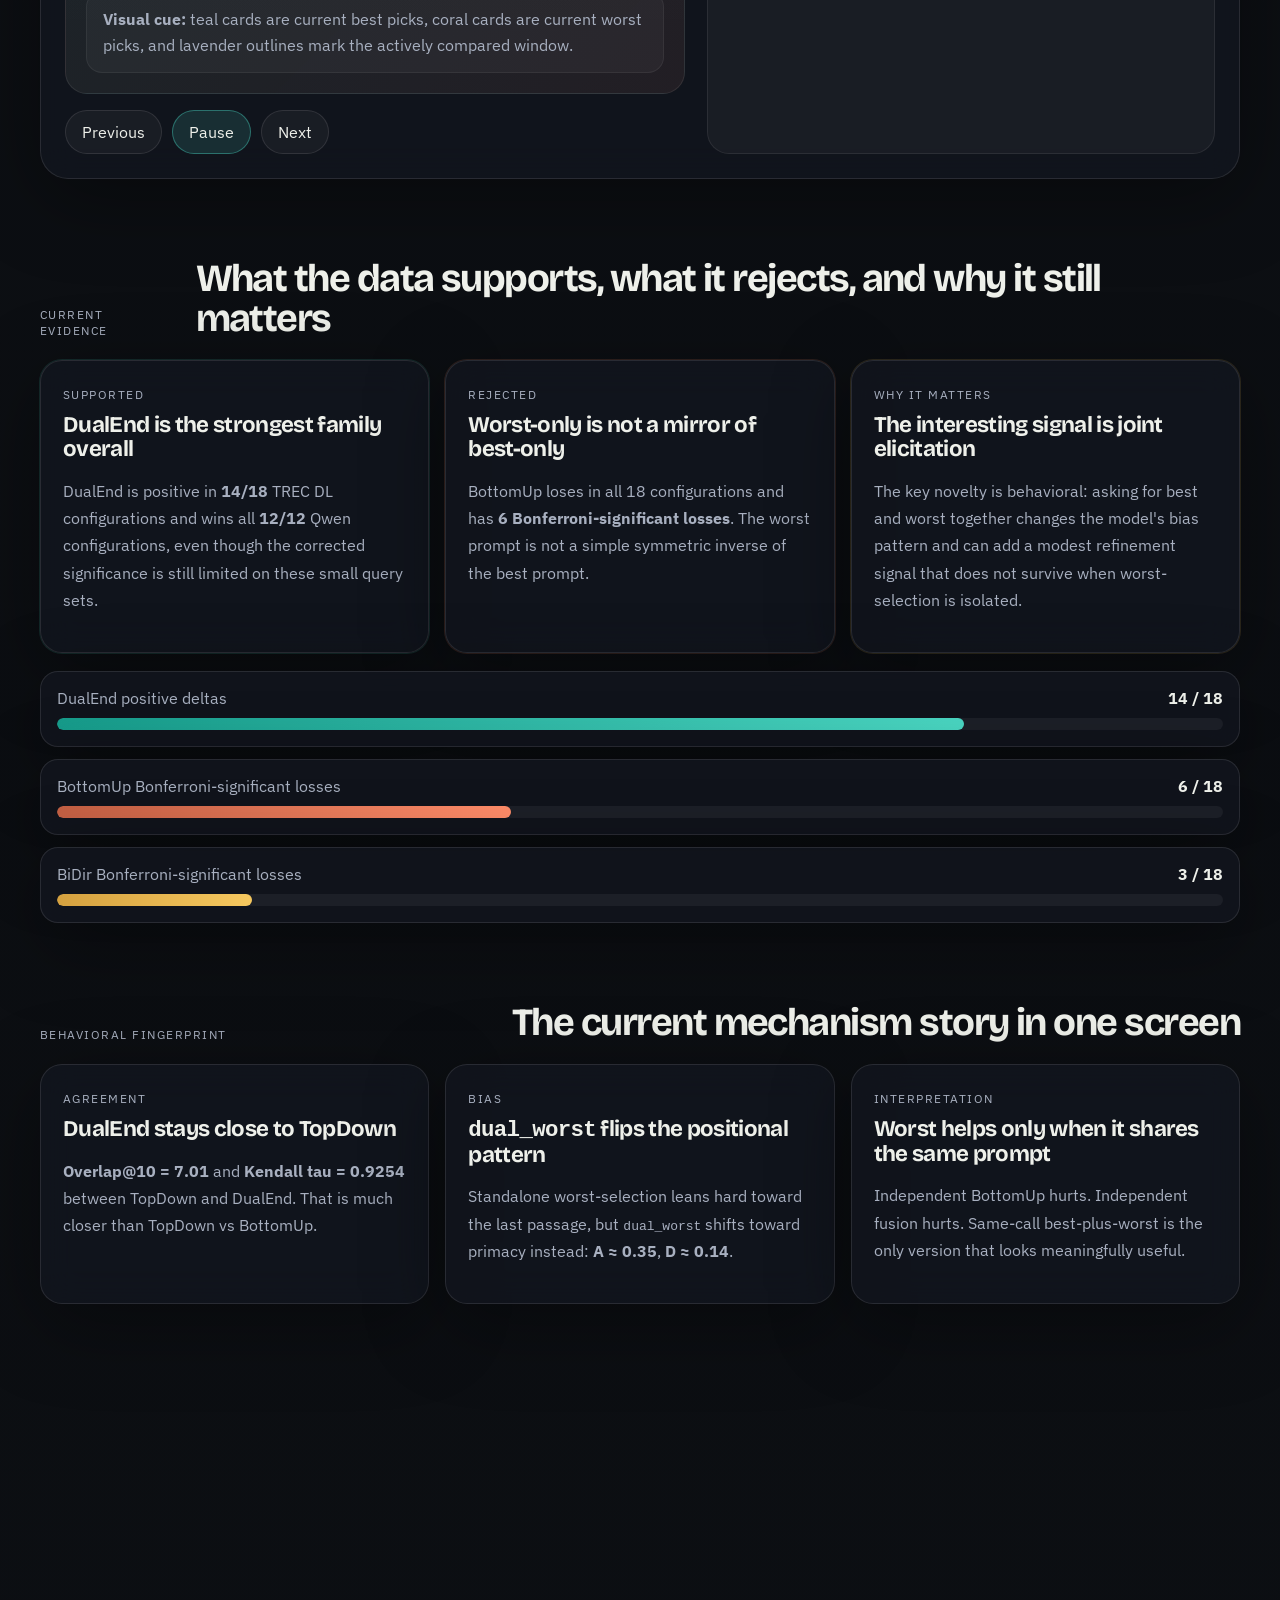
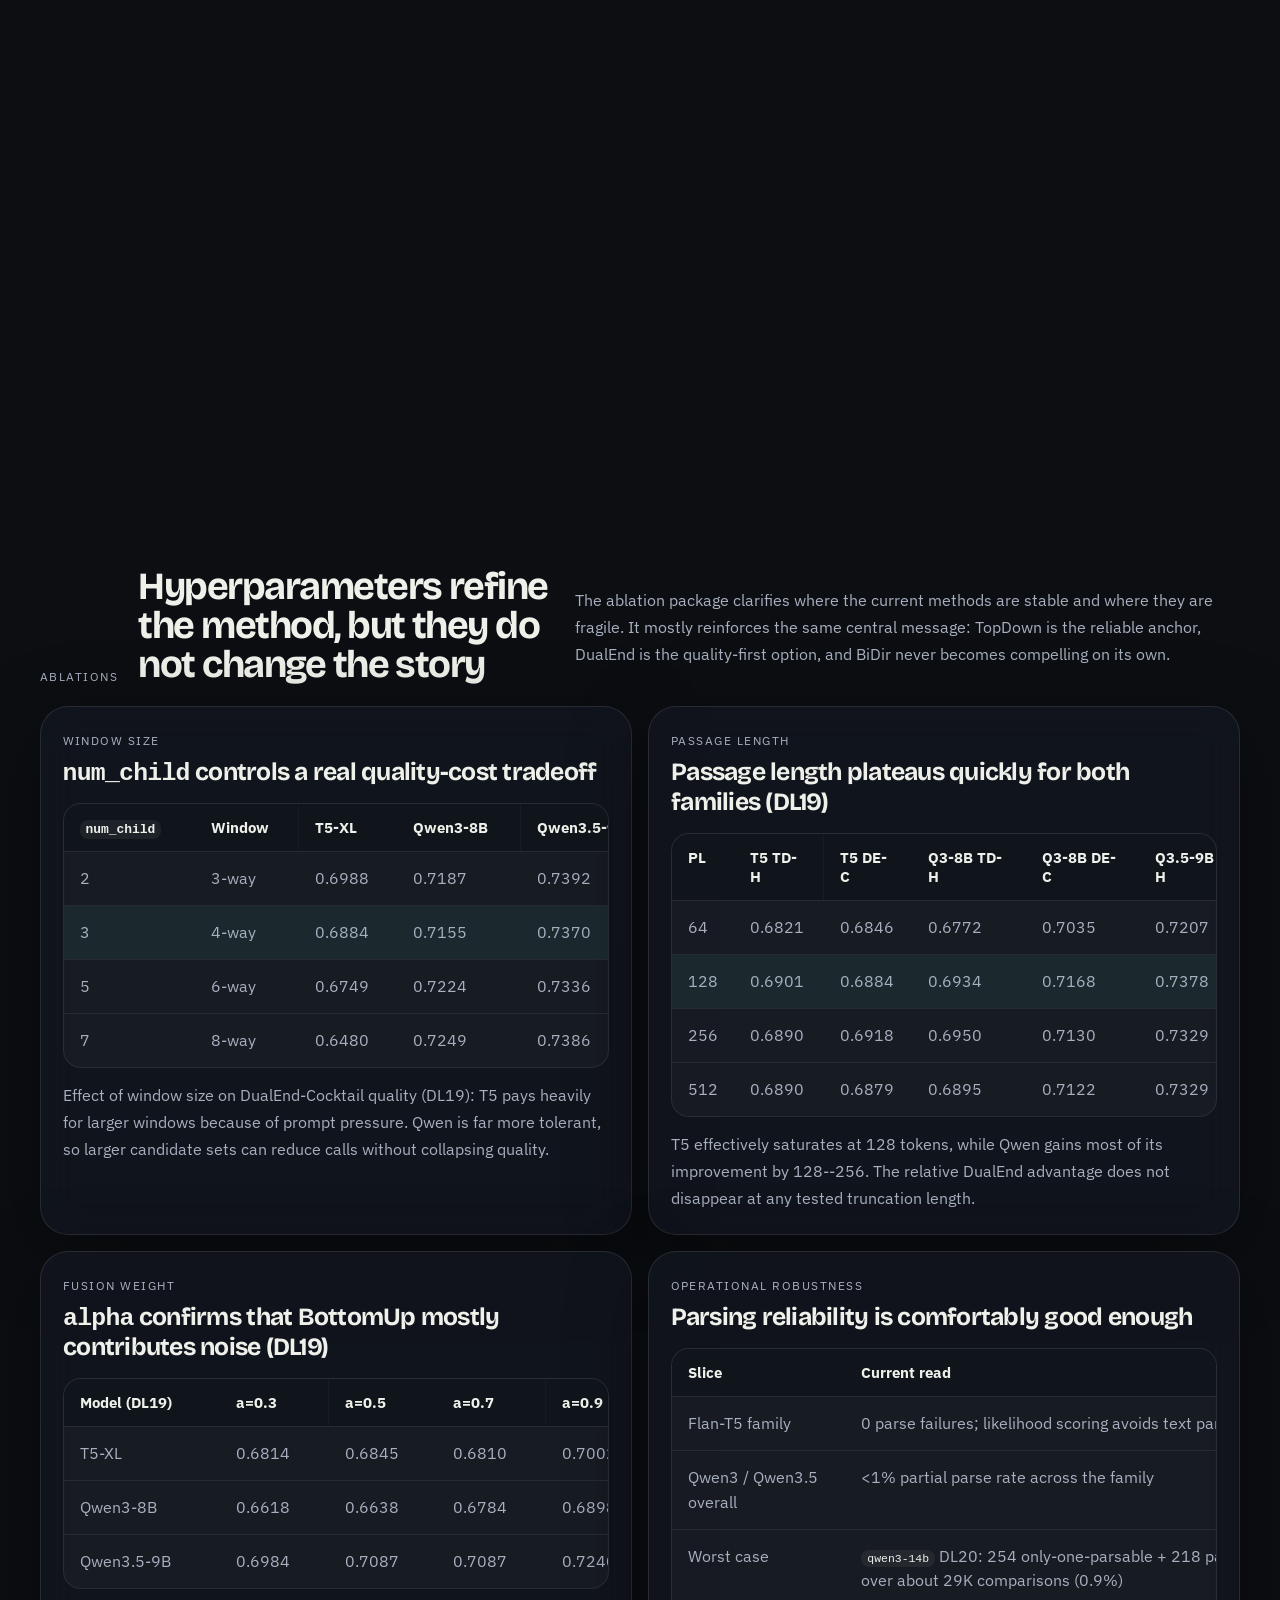
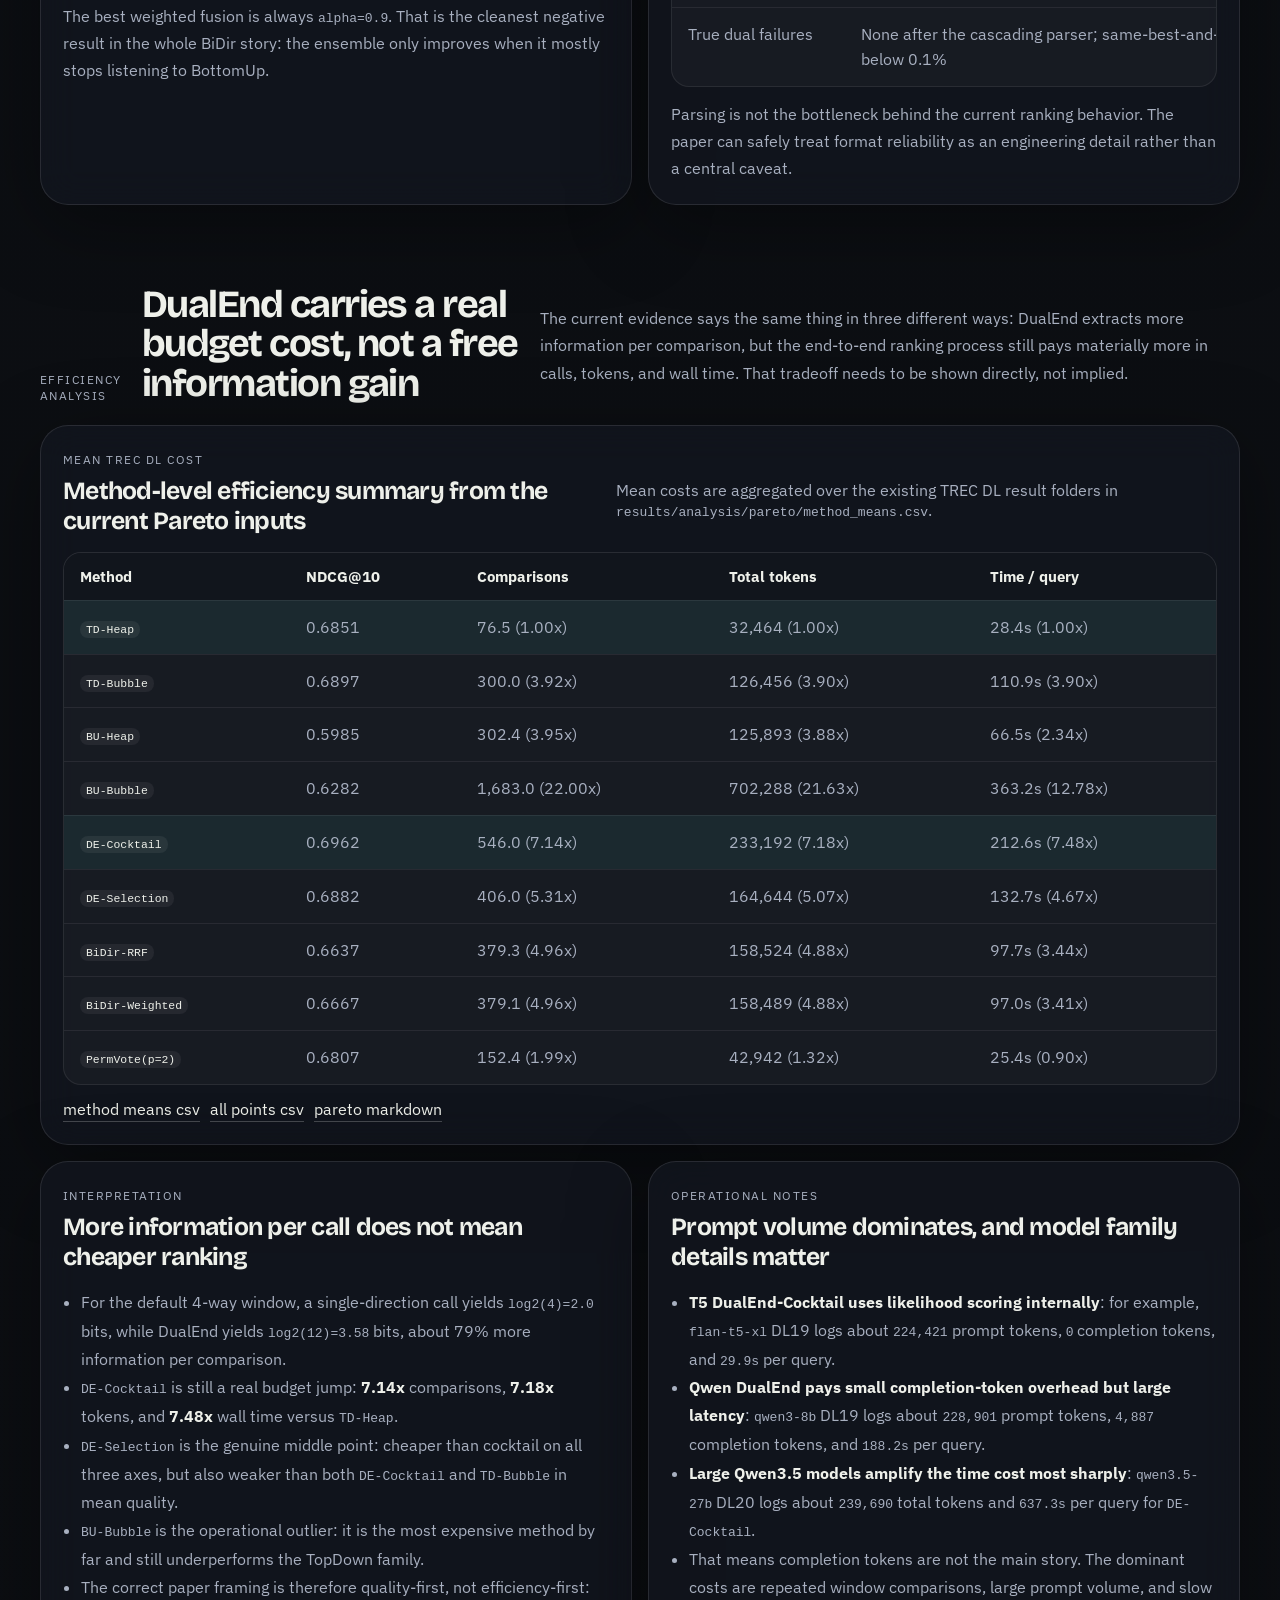
==== commit 21655e25: "add pairwise comparison tables" ====
--- a/results-display/index.html
+++ b/results-display/index.html
@@ -698,6 +698,279 @@
           </div>
         </section>
 
+        <section class="section reveal" id="pairwise-tables">
+          <div class="section-head">
+            <span class="eyebrow">Same-Sort Comparison Tables</span>
+            <h2>Pairwise method-vs-baseline tables (matched sorting algorithm)</h2>
+            <p>
+              The tables above report the <em>best</em> variant per family. These
+              tables fix the sorting algorithm and report every method at the
+              same model / dataset / sort, with a single specific TopDown
+              baseline per grouping. Significance labels use paired approximate
+              randomization (100K samples) with Bonferroni correction inside
+              each table (9 models &times; 1&ndash;2 challengers per grouping,
+              per dataset). Raw data:
+              <code>research_pipeline_setwise/SIGNIFICANCE_TESTS_PAIRWISE.md</code>.
+            </p>
+          </div>
+
+          <div class="table-stack">
+            <!-- BEGIN pairwise comparison tables (auto-generated by analysis/significance_tests_pairwise.py) -->
+
+            <article class="table-card">
+              <div class="table-head">
+                <div><span class="table-kicker">Pairwise comparison — DL19</span><h3>Bubblesort family: TD-Bubble baseline vs BU-Bubble, DE-Cocktail — DL19</h3></div>
+                <p>Baseline: <code>TD-Bubble</code>. Verdicts use paired approximate randomization (100K samples) with Bonferroni correction inside this table.</p>
+              </div>
+              <div class="table-wrap">
+                <table class="results-table">
+                  <thead><tr><th>Method</th><th>flan-t5-large</th><th>flan-t5-xl</th><th>flan-t5-xxl</th><th>qwen3-4b</th><th>qwen3-8b</th><th>qwen3-14b</th><th>qwen3.5-4b</th><th>qwen3.5-9b</th><th>qwen3.5-27b</th></tr></thead>
+                  <tbody>
+                    <tr class="row-baseline"><td>TD-Bubble <span class="muted">(baseline)</span></td><td>0.6874</td><td>0.6980</td><td>0.7077</td><td>0.6491</td><td>0.6794</td><td>0.7455</td><td>0.7108</td><td>0.7349</td><td>0.7435</td></tr>
+                    <tr><td>BU-Bubble</td><td><div class="table-cell-stack"><div class="cell-main">0.4571</div><span class="sig-tag sig-loss">sig loss</span></div></td><td><div class="table-cell-stack"><div class="cell-main">0.6730</div><span class="sig-tag sig-neg-ns">-ns</span></div></td><td><div class="table-cell-stack"><div class="cell-main">0.6936</div><span class="sig-tag sig-neg-ns">-ns</span></div></td><td><div class="table-cell-stack"><div class="cell-main">0.6305</div><span class="sig-tag sig-neg-ns">-ns</span></div></td><td><div class="table-cell-stack"><div class="cell-main">0.6273</div><span class="sig-tag sig-neg-ns">-ns</span></div></td><td><div class="table-cell-stack"><div class="cell-main">0.6702</div><span class="sig-tag sig-loss">sig loss</span></div></td><td><div class="table-cell-stack"><div class="cell-main">0.6120</div><span class="sig-tag sig-loss">sig loss</span></div></td><td><div class="table-cell-stack"><div class="cell-main">0.6712</div><span class="sig-tag sig-loss">sig loss</span></div></td><td><div class="table-cell-stack"><div class="cell-main">0.7336</div><span class="sig-tag sig-neg-ns">-ns</span></div></td></tr>
+                    <tr class="row-highlight"><td>DE-Cocktail</td><td><div class="table-cell-stack"><div class="cell-main">0.6708</div><span class="sig-tag sig-neg-ns">-ns</span></div></td><td><div class="table-cell-stack"><div class="cell-main">0.6884</div><span class="sig-tag sig-neg-ns">-ns</span></div></td><td><div class="table-cell-stack"><div class="cell-main">0.7137</div><span class="sig-tag sig-pos-ns">+ns</span></div></td><td><div class="table-cell-stack"><div class="cell-main">0.6796</div><span class="sig-tag sig-pos-ns">+ns</span></div></td><td><div class="table-cell-stack"><div class="cell-main">0.7155</div><span class="sig-tag sig-win">sig win</span></div></td><td><div class="table-cell-stack"><div class="cell-main">0.7519</div><span class="sig-tag sig-pos-ns">+ns</span></div></td><td><div class="table-cell-stack"><div class="cell-main">0.7161</div><span class="sig-tag sig-pos-ns">+ns</span></div></td><td><div class="table-cell-stack"><div class="cell-main">0.7370</div><span class="sig-tag sig-pos-ns">+ns</span></div></td><td><div class="table-cell-stack"><div class="cell-main">0.7475</div><span class="sig-tag sig-pos-ns">+ns</span></div></td></tr>
+                  </tbody></table></div>
+              <div class="sig-legend">
+                <span class="sig-tag sig-win">sig win</span>
+                <span class="sig-tag sig-loss">sig loss</span>
+                <span class="sig-tag sig-pos-ns">+ns</span>
+                <span class="sig-tag sig-neg-ns">-ns</span>
+              </div>
+            </article>
+
+            <article class="table-card">
+              <div class="table-head">
+                <div><span class="table-kicker">Pairwise comparison — DL20</span><h3>Bubblesort family: TD-Bubble baseline vs BU-Bubble, DE-Cocktail — DL20</h3></div>
+                <p>Baseline: <code>TD-Bubble</code>. Verdicts use paired approximate randomization (100K samples) with Bonferroni correction inside this table.</p>
+              </div>
+              <div class="table-wrap">
+                <table class="results-table">
+                  <thead><tr><th>Method</th><th>flan-t5-large</th><th>flan-t5-xl</th><th>flan-t5-xxl</th><th>qwen3-4b</th><th>qwen3-8b</th><th>qwen3-14b</th><th>qwen3.5-4b</th><th>qwen3.5-9b</th><th>qwen3.5-27b</th></tr></thead>
+                  <tbody>
+                    <tr class="row-baseline"><td>TD-Bubble <span class="muted">(baseline)</span></td><td>0.6264</td><td>0.6868</td><td>0.6959</td><td>0.6269</td><td>0.6372</td><td>0.7044</td><td>0.6713</td><td>0.6925</td><td>0.7178</td></tr>
+                    <tr><td>BU-Bubble</td><td><div class="table-cell-stack"><div class="cell-main">0.4116</div><span class="sig-tag sig-loss">sig loss</span></div></td><td><div class="table-cell-stack"><div class="cell-main">0.6691</div><span class="sig-tag sig-neg-ns">-ns</span></div></td><td><div class="table-cell-stack"><div class="cell-main">0.6811</div><span class="sig-tag sig-neg-ns">-ns</span></div></td><td><div class="table-cell-stack"><div class="cell-main">0.5778</div><span class="sig-tag sig-loss">sig loss</span></div></td><td><div class="table-cell-stack"><div class="cell-main">0.5948</div><span class="sig-tag sig-neg-ns">-ns</span></div></td><td><div class="table-cell-stack"><div class="cell-main">0.6395</div><span class="sig-tag sig-loss">sig loss</span></div></td><td><div class="table-cell-stack"><div class="cell-main">0.5963</div><span class="sig-tag sig-loss">sig loss</span></div></td><td><div class="table-cell-stack"><div class="cell-main">0.6677</div><span class="sig-tag sig-neg-ns">-ns</span></div></td><td><div class="table-cell-stack"><div class="cell-main">0.7004</div><span class="sig-tag sig-neg-ns">-ns</span></div></td></tr>
+                    <tr class="row-highlight"><td>DE-Cocktail</td><td><div class="table-cell-stack"><div class="cell-main">0.6308</div><span class="sig-tag sig-pos-ns">+ns</span></div></td><td><div class="table-cell-stack"><div class="cell-main">0.6795</div><span class="sig-tag sig-neg-ns">-ns</span></div></td><td><div class="table-cell-stack"><div class="cell-main">0.6895</div><span class="sig-tag sig-neg-ns">-ns</span></div></td><td><div class="table-cell-stack"><div class="cell-main">0.6454</div><span class="sig-tag sig-pos-ns">+ns</span></div></td><td><div class="table-cell-stack"><div class="cell-main">0.6678</div><span class="sig-tag sig-win">sig win</span></div></td><td><div class="table-cell-stack"><div class="cell-main">0.7051</div><span class="sig-tag sig-pos-ns">+ns</span></div></td><td><div class="table-cell-stack"><div class="cell-main">0.6768</div><span class="sig-tag sig-pos-ns">+ns</span></div></td><td><div class="table-cell-stack"><div class="cell-main">0.6984</div><span class="sig-tag sig-pos-ns">+ns</span></div></td><td><div class="table-cell-stack"><div class="cell-main">0.7186</div><span class="sig-tag sig-pos-ns">+ns</span></div></td></tr>
+                  </tbody></table></div>
+              <div class="sig-legend">
+                <span class="sig-tag sig-win">sig win</span>
+                <span class="sig-tag sig-loss">sig loss</span>
+                <span class="sig-tag sig-pos-ns">+ns</span>
+                <span class="sig-tag sig-neg-ns">-ns</span>
+              </div>
+            </article>
+
+            <article class="table-card">
+              <div class="table-head">
+                <div><span class="table-kicker">Pairwise comparison — DL19</span><h3>Heapsort family: TD-Heap baseline vs BU-Heap — DL19</h3></div>
+                <p>Baseline: <code>TD-Heap</code>. Verdicts use paired approximate randomization (100K samples) with Bonferroni correction inside this table.</p>
+              </div>
+              <div class="table-wrap">
+                <table class="results-table">
+                  <thead><tr><th>Method</th><th>flan-t5-large</th><th>flan-t5-xl</th><th>flan-t5-xxl</th><th>qwen3-4b</th><th>qwen3-8b</th><th>qwen3-14b</th><th>qwen3.5-4b</th><th>qwen3.5-9b</th><th>qwen3.5-27b</th></tr></thead>
+                  <tbody>
+                    <tr class="row-baseline"><td>TD-Heap <span class="muted">(baseline)</span></td><td>0.6541</td><td>0.6901</td><td>0.6846</td><td>0.6775</td><td>0.6819</td><td>0.7447</td><td>0.7087</td><td>0.7329</td><td>0.7449</td></tr>
+                    <tr><td>BU-Heap</td><td><div class="table-cell-stack"><div class="cell-main">0.2888</div><span class="sig-tag sig-loss">sig loss</span></div></td><td><div class="table-cell-stack"><div class="cell-main">0.6630</div><span class="sig-tag sig-neg-ns">-ns</span></div></td><td><div class="table-cell-stack"><div class="cell-main">0.6874</div><span class="sig-tag sig-pos-ns">+ns</span></div></td><td><div class="table-cell-stack"><div class="cell-main">0.6261</div><span class="sig-tag sig-neg-ns">-ns</span></div></td><td><div class="table-cell-stack"><div class="cell-main">0.6431</div><span class="sig-tag sig-neg-ns">-ns</span></div></td><td><div class="table-cell-stack"><div class="cell-main">0.6966</div><span class="sig-tag sig-loss">sig loss</span></div></td><td><div class="table-cell-stack"><div class="cell-main">0.6158</div><span class="sig-tag sig-loss">sig loss</span></div></td><td><div class="table-cell-stack"><div class="cell-main">0.6779</div><span class="sig-tag sig-loss">sig loss</span></div></td><td><div class="table-cell-stack"><div class="cell-main">0.7135</div><span class="sig-tag sig-neg-ns">-ns</span></div></td></tr>
+                  </tbody></table></div>
+              <div class="sig-legend">
+                <span class="sig-tag sig-win">sig win</span>
+                <span class="sig-tag sig-loss">sig loss</span>
+                <span class="sig-tag sig-pos-ns">+ns</span>
+                <span class="sig-tag sig-neg-ns">-ns</span>
+              </div>
+            </article>
+
+            <article class="table-card">
+              <div class="table-head">
+                <div><span class="table-kicker">Pairwise comparison — DL20</span><h3>Heapsort family: TD-Heap baseline vs BU-Heap — DL20</h3></div>
+                <p>Baseline: <code>TD-Heap</code>. Verdicts use paired approximate randomization (100K samples) with Bonferroni correction inside this table.</p>
+              </div>
+              <div class="table-wrap">
+                <table class="results-table">
+                  <thead><tr><th>Method</th><th>flan-t5-large</th><th>flan-t5-xl</th><th>flan-t5-xxl</th><th>qwen3-4b</th><th>qwen3-8b</th><th>qwen3-14b</th><th>qwen3.5-4b</th><th>qwen3.5-9b</th><th>qwen3.5-27b</th></tr></thead>
+                  <tbody>
+                    <tr class="row-baseline"><td>TD-Heap <span class="muted">(baseline)</span></td><td>0.6100</td><td>0.6680</td><td>0.6790</td><td>0.6488</td><td>0.6532</td><td>0.6962</td><td>0.6521</td><td>0.6950</td><td>0.7104</td></tr>
+                    <tr><td>BU-Heap</td><td><div class="table-cell-stack"><div class="cell-main">0.2203</div><span class="sig-tag sig-loss">sig loss</span></div></td><td><div class="table-cell-stack"><div class="cell-main">0.6241</div><span class="sig-tag sig-neg-ns">-ns</span></div></td><td><div class="table-cell-stack"><div class="cell-main">0.6625</div><span class="sig-tag sig-neg-ns">-ns</span></div></td><td><div class="table-cell-stack"><div class="cell-main">0.5963</div><span class="sig-tag sig-neg-ns">-ns</span></div></td><td><div class="table-cell-stack"><div class="cell-main">0.5963</div><span class="sig-tag sig-loss">sig loss</span></div></td><td><div class="table-cell-stack"><div class="cell-main">0.6323</div><span class="sig-tag sig-loss">sig loss</span></div></td><td><div class="table-cell-stack"><div class="cell-main">0.5550</div><span class="sig-tag sig-loss">sig loss</span></div></td><td><div class="table-cell-stack"><div class="cell-main">0.6319</div><span class="sig-tag sig-loss">sig loss</span></div></td><td><div class="table-cell-stack"><div class="cell-main">0.6426</div><span class="sig-tag sig-loss">sig loss</span></div></td></tr>
+                  </tbody></table></div>
+              <div class="sig-legend">
+                <span class="sig-tag sig-win">sig win</span>
+                <span class="sig-tag sig-loss">sig loss</span>
+                <span class="sig-tag sig-pos-ns">+ns</span>
+                <span class="sig-tag sig-neg-ns">-ns</span>
+              </div>
+            </article>
+
+            <article class="table-card">
+              <div class="table-head">
+                <div><span class="table-kicker">Pairwise comparison — DL19</span><h3>DualEnd vs TD-Bubble baseline — DL19</h3></div>
+                <p>Baseline: <code>TD-Bubble</code>. Verdicts use paired approximate randomization (100K samples) with Bonferroni correction inside this table.</p>
+              </div>
+              <div class="table-wrap">
+                <table class="results-table">
+                  <thead><tr><th>Method</th><th>flan-t5-large</th><th>flan-t5-xl</th><th>flan-t5-xxl</th><th>qwen3-4b</th><th>qwen3-8b</th><th>qwen3-14b</th><th>qwen3.5-4b</th><th>qwen3.5-9b</th><th>qwen3.5-27b</th></tr></thead>
+                  <tbody>
+                    <tr class="row-baseline"><td>TD-Bubble <span class="muted">(baseline)</span></td><td>0.6874</td><td>0.6980</td><td>0.7077</td><td>0.6491</td><td>0.6794</td><td>0.7455</td><td>0.7108</td><td>0.7349</td><td>0.7435</td></tr>
+                    <tr class="row-highlight"><td>DE-Cocktail</td><td><div class="table-cell-stack"><div class="cell-main">0.6708</div><span class="sig-tag sig-neg-ns">-ns</span></div></td><td><div class="table-cell-stack"><div class="cell-main">0.6884</div><span class="sig-tag sig-neg-ns">-ns</span></div></td><td><div class="table-cell-stack"><div class="cell-main">0.7137</div><span class="sig-tag sig-pos-ns">+ns</span></div></td><td><div class="table-cell-stack"><div class="cell-main">0.6796</div><span class="sig-tag sig-pos-ns">+ns</span></div></td><td><div class="table-cell-stack"><div class="cell-main">0.7155</div><span class="sig-tag sig-win">sig win</span></div></td><td><div class="table-cell-stack"><div class="cell-main">0.7519</div><span class="sig-tag sig-pos-ns">+ns</span></div></td><td><div class="table-cell-stack"><div class="cell-main">0.7161</div><span class="sig-tag sig-pos-ns">+ns</span></div></td><td><div class="table-cell-stack"><div class="cell-main">0.7370</div><span class="sig-tag sig-pos-ns">+ns</span></div></td><td><div class="table-cell-stack"><div class="cell-main">0.7475</div><span class="sig-tag sig-pos-ns">+ns</span></div></td></tr>
+                    <tr class="row-highlight"><td>DE-Selection</td><td><div class="table-cell-stack"><div class="cell-main">0.6420</div><span class="sig-tag sig-neg-ns">-ns</span></div></td><td><div class="table-cell-stack"><div class="cell-main">0.6792</div><span class="sig-tag sig-neg-ns">-ns</span></div></td><td><div class="table-cell-stack"><div class="cell-main">0.6974</div><span class="sig-tag sig-neg-ns">-ns</span></div></td><td><div class="table-cell-stack"><div class="cell-main">0.7220</div><span class="sig-tag sig-win">sig win</span></div></td><td><div class="table-cell-stack"><div class="cell-main">0.7158</div><span class="sig-tag sig-pos-ns">+ns</span></div></td><td><div class="table-cell-stack"><div class="cell-main">0.7475</div><span class="sig-tag sig-pos-ns">+ns</span></div></td><td><div class="table-cell-stack"><div class="cell-main">0.7022</div><span class="sig-tag sig-neg-ns">-ns</span></div></td><td><div class="table-cell-stack"><div class="cell-main">0.7309</div><span class="sig-tag sig-neg-ns">-ns</span></div></td><td><div class="table-cell-stack"><div class="cell-main">0.7319</div><span class="sig-tag sig-neg-ns">-ns</span></div></td></tr>
+                  </tbody></table></div>
+              <div class="sig-legend">
+                <span class="sig-tag sig-win">sig win</span>
+                <span class="sig-tag sig-loss">sig loss</span>
+                <span class="sig-tag sig-pos-ns">+ns</span>
+                <span class="sig-tag sig-neg-ns">-ns</span>
+              </div>
+            </article>
+
+            <article class="table-card">
+              <div class="table-head">
+                <div><span class="table-kicker">Pairwise comparison — DL20</span><h3>DualEnd vs TD-Bubble baseline — DL20</h3></div>
+                <p>Baseline: <code>TD-Bubble</code>. Verdicts use paired approximate randomization (100K samples) with Bonferroni correction inside this table.</p>
+              </div>
+              <div class="table-wrap">
+                <table class="results-table">
+                  <thead><tr><th>Method</th><th>flan-t5-large</th><th>flan-t5-xl</th><th>flan-t5-xxl</th><th>qwen3-4b</th><th>qwen3-8b</th><th>qwen3-14b</th><th>qwen3.5-4b</th><th>qwen3.5-9b</th><th>qwen3.5-27b</th></tr></thead>
+                  <tbody>
+                    <tr class="row-baseline"><td>TD-Bubble <span class="muted">(baseline)</span></td><td>0.6264</td><td>0.6868</td><td>0.6959</td><td>0.6269</td><td>0.6372</td><td>0.7044</td><td>0.6713</td><td>0.6925</td><td>0.7178</td></tr>
+                    <tr class="row-highlight"><td>DE-Cocktail</td><td><div class="table-cell-stack"><div class="cell-main">0.6308</div><span class="sig-tag sig-pos-ns">+ns</span></div></td><td><div class="table-cell-stack"><div class="cell-main">0.6795</div><span class="sig-tag sig-neg-ns">-ns</span></div></td><td><div class="table-cell-stack"><div class="cell-main">0.6895</div><span class="sig-tag sig-neg-ns">-ns</span></div></td><td><div class="table-cell-stack"><div class="cell-main">0.6454</div><span class="sig-tag sig-pos-ns">+ns</span></div></td><td><div class="table-cell-stack"><div class="cell-main">0.6678</div><span class="sig-tag sig-win">sig win</span></div></td><td><div class="table-cell-stack"><div class="cell-main">0.7051</div><span class="sig-tag sig-pos-ns">+ns</span></div></td><td><div class="table-cell-stack"><div class="cell-main">0.6768</div><span class="sig-tag sig-pos-ns">+ns</span></div></td><td><div class="table-cell-stack"><div class="cell-main">0.6984</div><span class="sig-tag sig-pos-ns">+ns</span></div></td><td><div class="table-cell-stack"><div class="cell-main">0.7186</div><span class="sig-tag sig-pos-ns">+ns</span></div></td></tr>
+                    <tr class="row-highlight"><td>DE-Selection</td><td><div class="table-cell-stack"><div class="cell-main">0.6081</div><span class="sig-tag sig-neg-ns">-ns</span></div></td><td><div class="table-cell-stack"><div class="cell-main">0.6600</div><span class="sig-tag sig-loss">sig loss</span></div></td><td><div class="table-cell-stack"><div class="cell-main">0.6754</div><span class="sig-tag sig-neg-ns">-ns</span></div></td><td><div class="table-cell-stack"><div class="cell-main">0.6627</div><span class="sig-tag sig-pos-ns">+ns</span></div></td><td><div class="table-cell-stack"><div class="cell-main">0.6583</div><span class="sig-tag sig-pos-ns">+ns</span></div></td><td><div class="table-cell-stack"><div class="cell-main">0.7003</div><span class="sig-tag sig-neg-ns">-ns</span></div></td><td><div class="table-cell-stack"><div class="cell-main">0.6487</div><span class="sig-tag sig-neg-ns">-ns</span></div></td><td><div class="table-cell-stack"><div class="cell-main">0.6927</div><span class="sig-tag sig-pos-ns">+ns</span></div></td><td><div class="table-cell-stack"><div class="cell-main">0.7122</div><span class="sig-tag sig-neg-ns">-ns</span></div></td></tr>
+                  </tbody></table></div>
+              <div class="sig-legend">
+                <span class="sig-tag sig-win">sig win</span>
+                <span class="sig-tag sig-loss">sig loss</span>
+                <span class="sig-tag sig-pos-ns">+ns</span>
+                <span class="sig-tag sig-neg-ns">-ns</span>
+              </div>
+            </article>
+
+            <article class="table-card">
+              <div class="table-head">
+                <div><span class="table-kicker">Pairwise comparison — DL19</span><h3>DualEnd vs TD-Heap baseline — DL19</h3></div>
+                <p>Baseline: <code>TD-Heap</code>. Verdicts use paired approximate randomization (100K samples) with Bonferroni correction inside this table.</p>
+              </div>
+              <div class="table-wrap">
+                <table class="results-table">
+                  <thead><tr><th>Method</th><th>flan-t5-large</th><th>flan-t5-xl</th><th>flan-t5-xxl</th><th>qwen3-4b</th><th>qwen3-8b</th><th>qwen3-14b</th><th>qwen3.5-4b</th><th>qwen3.5-9b</th><th>qwen3.5-27b</th></tr></thead>
+                  <tbody>
+                    <tr class="row-baseline"><td>TD-Heap <span class="muted">(baseline)</span></td><td>0.6541</td><td>0.6901</td><td>0.6846</td><td>0.6775</td><td>0.6819</td><td>0.7447</td><td>0.7087</td><td>0.7329</td><td>0.7449</td></tr>
+                    <tr class="row-highlight"><td>DE-Cocktail</td><td><div class="table-cell-stack"><div class="cell-main">0.6708</div><span class="sig-tag sig-pos-ns">+ns</span></div></td><td><div class="table-cell-stack"><div class="cell-main">0.6884</div><span class="sig-tag sig-neg-ns">-ns</span></div></td><td><div class="table-cell-stack"><div class="cell-main">0.7137</div><span class="sig-tag sig-pos-ns">+ns</span></div></td><td><div class="table-cell-stack"><div class="cell-main">0.6796</div><span class="sig-tag sig-pos-ns">+ns</span></div></td><td><div class="table-cell-stack"><div class="cell-main">0.7155</div><span class="sig-tag sig-pos-ns">+ns</span></div></td><td><div class="table-cell-stack"><div class="cell-main">0.7519</div><span class="sig-tag sig-pos-ns">+ns</span></div></td><td><div class="table-cell-stack"><div class="cell-main">0.7161</div><span class="sig-tag sig-pos-ns">+ns</span></div></td><td><div class="table-cell-stack"><div class="cell-main">0.7370</div><span class="sig-tag sig-pos-ns">+ns</span></div></td><td><div class="table-cell-stack"><div class="cell-main">0.7475</div><span class="sig-tag sig-pos-ns">+ns</span></div></td></tr>
+                    <tr class="row-highlight"><td>DE-Selection</td><td><div class="table-cell-stack"><div class="cell-main">0.6420</div><span class="sig-tag sig-neg-ns">-ns</span></div></td><td><div class="table-cell-stack"><div class="cell-main">0.6792</div><span class="sig-tag sig-neg-ns">-ns</span></div></td><td><div class="table-cell-stack"><div class="cell-main">0.6974</div><span class="sig-tag sig-pos-ns">+ns</span></div></td><td><div class="table-cell-stack"><div class="cell-main">0.7220</div><span class="sig-tag sig-win">sig win</span></div></td><td><div class="table-cell-stack"><div class="cell-main">0.7158</div><span class="sig-tag sig-pos-ns">+ns</span></div></td><td><div class="table-cell-stack"><div class="cell-main">0.7475</div><span class="sig-tag sig-pos-ns">+ns</span></div></td><td><div class="table-cell-stack"><div class="cell-main">0.7022</div><span class="sig-tag sig-neg-ns">-ns</span></div></td><td><div class="table-cell-stack"><div class="cell-main">0.7309</div><span class="sig-tag sig-neg-ns">-ns</span></div></td><td><div class="table-cell-stack"><div class="cell-main">0.7319</div><span class="sig-tag sig-neg-ns">-ns</span></div></td></tr>
+                  </tbody></table></div>
+              <div class="sig-legend">
+                <span class="sig-tag sig-win">sig win</span>
+                <span class="sig-tag sig-loss">sig loss</span>
+                <span class="sig-tag sig-pos-ns">+ns</span>
+                <span class="sig-tag sig-neg-ns">-ns</span>
+              </div>
+            </article>
+
+            <article class="table-card">
+              <div class="table-head">
+                <div><span class="table-kicker">Pairwise comparison — DL20</span><h3>DualEnd vs TD-Heap baseline — DL20</h3></div>
+                <p>Baseline: <code>TD-Heap</code>. Verdicts use paired approximate randomization (100K samples) with Bonferroni correction inside this table.</p>
+              </div>
+              <div class="table-wrap">
+                <table class="results-table">
+                  <thead><tr><th>Method</th><th>flan-t5-large</th><th>flan-t5-xl</th><th>flan-t5-xxl</th><th>qwen3-4b</th><th>qwen3-8b</th><th>qwen3-14b</th><th>qwen3.5-4b</th><th>qwen3.5-9b</th><th>qwen3.5-27b</th></tr></thead>
+                  <tbody>
+                    <tr class="row-baseline"><td>TD-Heap <span class="muted">(baseline)</span></td><td>0.6100</td><td>0.6680</td><td>0.6790</td><td>0.6488</td><td>0.6532</td><td>0.6962</td><td>0.6521</td><td>0.6950</td><td>0.7104</td></tr>
+                    <tr class="row-highlight"><td>DE-Cocktail</td><td><div class="table-cell-stack"><div class="cell-main">0.6308</div><span class="sig-tag sig-pos-ns">+ns</span></div></td><td><div class="table-cell-stack"><div class="cell-main">0.6795</div><span class="sig-tag sig-pos-ns">+ns</span></div></td><td><div class="table-cell-stack"><div class="cell-main">0.6895</div><span class="sig-tag sig-pos-ns">+ns</span></div></td><td><div class="table-cell-stack"><div class="cell-main">0.6454</div><span class="sig-tag sig-neg-ns">-ns</span></div></td><td><div class="table-cell-stack"><div class="cell-main">0.6678</div><span class="sig-tag sig-pos-ns">+ns</span></div></td><td><div class="table-cell-stack"><div class="cell-main">0.7051</div><span class="sig-tag sig-pos-ns">+ns</span></div></td><td><div class="table-cell-stack"><div class="cell-main">0.6768</div><span class="sig-tag sig-pos-ns">+ns</span></div></td><td><div class="table-cell-stack"><div class="cell-main">0.6984</div><span class="sig-tag sig-pos-ns">+ns</span></div></td><td><div class="table-cell-stack"><div class="cell-main">0.7186</div><span class="sig-tag sig-pos-ns">+ns</span></div></td></tr>
+                    <tr class="row-highlight"><td>DE-Selection</td><td><div class="table-cell-stack"><div class="cell-main">0.6081</div><span class="sig-tag sig-neg-ns">-ns</span></div></td><td><div class="table-cell-stack"><div class="cell-main">0.6600</div><span class="sig-tag sig-neg-ns">-ns</span></div></td><td><div class="table-cell-stack"><div class="cell-main">0.6754</div><span class="sig-tag sig-neg-ns">-ns</span></div></td><td><div class="table-cell-stack"><div class="cell-main">0.6627</div><span class="sig-tag sig-pos-ns">+ns</span></div></td><td><div class="table-cell-stack"><div class="cell-main">0.6583</div><span class="sig-tag sig-pos-ns">+ns</span></div></td><td><div class="table-cell-stack"><div class="cell-main">0.7003</div><span class="sig-tag sig-pos-ns">+ns</span></div></td><td><div class="table-cell-stack"><div class="cell-main">0.6487</div><span class="sig-tag sig-neg-ns">-ns</span></div></td><td><div class="table-cell-stack"><div class="cell-main">0.6927</div><span class="sig-tag sig-neg-ns">-ns</span></div></td><td><div class="table-cell-stack"><div class="cell-main">0.7122</div><span class="sig-tag sig-pos-ns">+ns</span></div></td></tr>
+                  </tbody></table></div>
+              <div class="sig-legend">
+                <span class="sig-tag sig-win">sig win</span>
+                <span class="sig-tag sig-loss">sig loss</span>
+                <span class="sig-tag sig-pos-ns">+ns</span>
+                <span class="sig-tag sig-neg-ns">-ns</span>
+              </div>
+            </article>
+
+            <article class="table-card">
+              <div class="table-head">
+                <div><span class="table-kicker">Pairwise comparison — DL19</span><h3>Bidirectional vs TD-Bubble baseline — DL19</h3></div>
+                <p>Baseline: <code>TD-Bubble</code>. Verdicts use paired approximate randomization (100K samples) with Bonferroni correction inside this table.</p>
+              </div>
+              <div class="table-wrap">
+                <table class="results-table">
+                  <thead><tr><th>Method</th><th>flan-t5-large</th><th>flan-t5-xl</th><th>flan-t5-xxl</th><th>qwen3-4b</th><th>qwen3-8b</th><th>qwen3-14b</th><th>qwen3.5-4b</th><th>qwen3.5-9b</th><th>qwen3.5-27b</th></tr></thead>
+                  <tbody>
+                    <tr class="row-baseline"><td>TD-Bubble <span class="muted">(baseline)</span></td><td>0.6874</td><td>0.6980</td><td>0.7077</td><td>0.6491</td><td>0.6794</td><td>0.7455</td><td>0.7108</td><td>0.7349</td><td>0.7435</td></tr>
+                    <tr><td>BiDir-RRF</td><td><div class="table-cell-stack"><div class="cell-main">0.5820</div><span class="sig-tag sig-loss">sig loss</span></div></td><td><div class="table-cell-stack"><div class="cell-main">0.6845</div><span class="sig-tag sig-neg-ns">-ns</span></div></td><td><div class="table-cell-stack"><div class="cell-main">0.6905</div><span class="sig-tag sig-neg-ns">-ns</span></div></td><td><div class="table-cell-stack"><div class="cell-main">0.6814</div><span class="sig-tag sig-pos-ns">+ns</span></div></td><td><div class="table-cell-stack"><div class="cell-main">0.6826</div><span class="sig-tag sig-pos-ns">+ns</span></div></td><td><div class="table-cell-stack"><div class="cell-main">0.7172</div><span class="sig-tag sig-neg-ns">-ns</span></div></td><td><div class="table-cell-stack"><div class="cell-main">0.6614</div><span class="sig-tag sig-loss">sig loss</span></div></td><td><div class="table-cell-stack"><div class="cell-main">0.7101</div><span class="sig-tag sig-neg-ns">-ns</span></div></td><td><div class="table-cell-stack"><div class="cell-main">0.7198</div><span class="sig-tag sig-neg-ns">-ns</span></div></td></tr>
+                    <tr><td>BiDir-Wt(a=0.7)</td><td><div class="table-cell-stack"><div class="cell-main">0.6147</div><span class="sig-tag sig-loss">sig loss</span></div></td><td><div class="table-cell-stack"><div class="cell-main">0.6810</div><span class="sig-tag sig-neg-ns">-ns</span></div></td><td><div class="table-cell-stack"><div class="cell-main">0.6734</div><span class="sig-tag sig-neg-ns">-ns</span></div></td><td><div class="table-cell-stack"><div class="cell-main">0.6608</div><span class="sig-tag sig-pos-ns">+ns</span></div></td><td><div class="table-cell-stack"><div class="cell-main">0.6784</div><span class="sig-tag sig-neg-ns">-ns</span></div></td><td><div class="table-cell-stack"><div class="cell-main">0.7200</div><span class="sig-tag sig-neg-ns">-ns</span></div></td><td><div class="table-cell-stack"><div class="cell-main">0.6714</div><span class="sig-tag sig-neg-ns">-ns</span></div></td><td><div class="table-cell-stack"><div class="cell-main">0.7087</div><span class="sig-tag sig-neg-ns">-ns</span></div></td><td><div class="table-cell-stack"><div class="cell-main">0.7229</div><span class="sig-tag sig-neg-ns">-ns</span></div></td></tr>
+                  </tbody></table></div>
+              <div class="sig-legend">
+                <span class="sig-tag sig-win">sig win</span>
+                <span class="sig-tag sig-loss">sig loss</span>
+                <span class="sig-tag sig-pos-ns">+ns</span>
+                <span class="sig-tag sig-neg-ns">-ns</span>
+              </div>
+            </article>
+
+            <article class="table-card">
+              <div class="table-head">
+                <div><span class="table-kicker">Pairwise comparison — DL20</span><h3>Bidirectional vs TD-Bubble baseline — DL20</h3></div>
+                <p>Baseline: <code>TD-Bubble</code>. Verdicts use paired approximate randomization (100K samples) with Bonferroni correction inside this table.</p>
+              </div>
+              <div class="table-wrap">
+                <table class="results-table">
+                  <thead><tr><th>Method</th><th>flan-t5-large</th><th>flan-t5-xl</th><th>flan-t5-xxl</th><th>qwen3-4b</th><th>qwen3-8b</th><th>qwen3-14b</th><th>qwen3.5-4b</th><th>qwen3.5-9b</th><th>qwen3.5-27b</th></tr></thead>
+                  <tbody>
+                    <tr class="row-baseline"><td>TD-Bubble <span class="muted">(baseline)</span></td><td>0.6264</td><td>0.6868</td><td>0.6959</td><td>0.6269</td><td>0.6372</td><td>0.7044</td><td>0.6713</td><td>0.6925</td><td>0.7178</td></tr>
+                    <tr><td>BiDir-RRF</td><td><div class="table-cell-stack"><div class="cell-main">0.5580</div><span class="sig-tag sig-loss">sig loss</span></div></td><td><div class="table-cell-stack"><div class="cell-main">0.6509</div><span class="sig-tag sig-neg-ns">-ns</span></div></td><td><div class="table-cell-stack"><div class="cell-main">0.6673</div><span class="sig-tag sig-neg-ns">-ns</span></div></td><td><div class="table-cell-stack"><div class="cell-main">0.6245</div><span class="sig-tag sig-neg-ns">-ns</span></div></td><td><div class="table-cell-stack"><div class="cell-main">0.6600</div><span class="sig-tag sig-pos-ns">+ns</span></div></td><td><div class="table-cell-stack"><div class="cell-main">0.6736</div><span class="sig-tag sig-loss">sig loss</span></div></td><td><div class="table-cell-stack"><div class="cell-main">0.6403</div><span class="sig-tag sig-neg-ns">-ns</span></div></td><td><div class="table-cell-stack"><div class="cell-main">0.6647</div><span class="sig-tag sig-neg-ns">-ns</span></div></td><td><div class="table-cell-stack"><div class="cell-main">0.6781</div><span class="sig-tag sig-loss">sig loss</span></div></td></tr>
+                    <tr><td>BiDir-Wt(a=0.7)</td><td><div class="table-cell-stack"><div class="cell-main">0.5805</div><span class="sig-tag sig-loss">sig loss</span></div></td><td><div class="table-cell-stack"><div class="cell-main">0.6528</div><span class="sig-tag sig-neg-ns">-ns</span></div></td><td><div class="table-cell-stack"><div class="cell-main">0.6649</div><span class="sig-tag sig-neg-ns">-ns</span></div></td><td><div class="table-cell-stack"><div class="cell-main">0.6376</div><span class="sig-tag sig-pos-ns">+ns</span></div></td><td><div class="table-cell-stack"><div class="cell-main">0.6397</div><span class="sig-tag sig-pos-ns">+ns</span></div></td><td><div class="table-cell-stack"><div class="cell-main">0.6741</div><span class="sig-tag sig-neg-ns">-ns</span></div></td><td><div class="table-cell-stack"><div class="cell-main">0.6567</div><span class="sig-tag sig-neg-ns">-ns</span></div></td><td><div class="table-cell-stack"><div class="cell-main">0.6768</div><span class="sig-tag sig-neg-ns">-ns</span></div></td><td><div class="table-cell-stack"><div class="cell-main">0.6871</div><span class="sig-tag sig-loss">sig loss</span></div></td></tr>
+                  </tbody></table></div>
+              <div class="sig-legend">
+                <span class="sig-tag sig-win">sig win</span>
+                <span class="sig-tag sig-loss">sig loss</span>
+                <span class="sig-tag sig-pos-ns">+ns</span>
+                <span class="sig-tag sig-neg-ns">-ns</span>
+              </div>
+            </article>
+
+            <article class="table-card">
+              <div class="table-head">
+                <div><span class="table-kicker">Pairwise comparison — DL19</span><h3>Bidirectional vs TD-Heap baseline — DL19</h3></div>
+                <p>Baseline: <code>TD-Heap</code>. Verdicts use paired approximate randomization (100K samples) with Bonferroni correction inside this table.</p>
+              </div>
+              <div class="table-wrap">
+                <table class="results-table">
+                  <thead><tr><th>Method</th><th>flan-t5-large</th><th>flan-t5-xl</th><th>flan-t5-xxl</th><th>qwen3-4b</th><th>qwen3-8b</th><th>qwen3-14b</th><th>qwen3.5-4b</th><th>qwen3.5-9b</th><th>qwen3.5-27b</th></tr></thead>
+                  <tbody>
+                    <tr class="row-baseline"><td>TD-Heap <span class="muted">(baseline)</span></td><td>0.6541</td><td>0.6901</td><td>0.6846</td><td>0.6775</td><td>0.6819</td><td>0.7447</td><td>0.7087</td><td>0.7329</td><td>0.7449</td></tr>
+                    <tr><td>BiDir-RRF</td><td><div class="table-cell-stack"><div class="cell-main">0.5820</div><span class="sig-tag sig-loss">sig loss</span></div></td><td><div class="table-cell-stack"><div class="cell-main">0.6845</div><span class="sig-tag sig-neg-ns">-ns</span></div></td><td><div class="table-cell-stack"><div class="cell-main">0.6905</div><span class="sig-tag sig-pos-ns">+ns</span></div></td><td><div class="table-cell-stack"><div class="cell-main">0.6814</div><span class="sig-tag sig-pos-ns">+ns</span></div></td><td><div class="table-cell-stack"><div class="cell-main">0.6826</div><span class="sig-tag sig-pos-ns">+ns</span></div></td><td><div class="table-cell-stack"><div class="cell-main">0.7172</div><span class="sig-tag sig-neg-ns">-ns</span></div></td><td><div class="table-cell-stack"><div class="cell-main">0.6614</div><span class="sig-tag sig-neg-ns">-ns</span></div></td><td><div class="table-cell-stack"><div class="cell-main">0.7101</div><span class="sig-tag sig-neg-ns">-ns</span></div></td><td><div class="table-cell-stack"><div class="cell-main">0.7198</div><span class="sig-tag sig-neg-ns">-ns</span></div></td></tr>
+                    <tr><td>BiDir-Wt(a=0.7)</td><td><div class="table-cell-stack"><div class="cell-main">0.6147</div><span class="sig-tag sig-neg-ns">-ns</span></div></td><td><div class="table-cell-stack"><div class="cell-main">0.6810</div><span class="sig-tag sig-neg-ns">-ns</span></div></td><td><div class="table-cell-stack"><div class="cell-main">0.6734</div><span class="sig-tag sig-neg-ns">-ns</span></div></td><td><div class="table-cell-stack"><div class="cell-main">0.6608</div><span class="sig-tag sig-neg-ns">-ns</span></div></td><td><div class="table-cell-stack"><div class="cell-main">0.6784</div><span class="sig-tag sig-neg-ns">-ns</span></div></td><td><div class="table-cell-stack"><div class="cell-main">0.7200</div><span class="sig-tag sig-neg-ns">-ns</span></div></td><td><div class="table-cell-stack"><div class="cell-main">0.6714</div><span class="sig-tag sig-neg-ns">-ns</span></div></td><td><div class="table-cell-stack"><div class="cell-main">0.7087</div><span class="sig-tag sig-neg-ns">-ns</span></div></td><td><div class="table-cell-stack"><div class="cell-main">0.7229</div><span class="sig-tag sig-neg-ns">-ns</span></div></td></tr>
+                  </tbody></table></div>
+              <div class="sig-legend">
+                <span class="sig-tag sig-win">sig win</span>
+                <span class="sig-tag sig-loss">sig loss</span>
+                <span class="sig-tag sig-pos-ns">+ns</span>
+                <span class="sig-tag sig-neg-ns">-ns</span>
+              </div>
+            </article>
+
+            <article class="table-card">
+              <div class="table-head">
+                <div><span class="table-kicker">Pairwise comparison — DL20</span><h3>Bidirectional vs TD-Heap baseline — DL20</h3></div>
+                <p>Baseline: <code>TD-Heap</code>. Verdicts use paired approximate randomization (100K samples) with Bonferroni correction inside this table.</p>
+              </div>
+              <div class="table-wrap">
+                <table class="results-table">
+                  <thead><tr><th>Method</th><th>flan-t5-large</th><th>flan-t5-xl</th><th>flan-t5-xxl</th><th>qwen3-4b</th><th>qwen3-8b</th><th>qwen3-14b</th><th>qwen3.5-4b</th><th>qwen3.5-9b</th><th>qwen3.5-27b</th></tr></thead>
+                  <tbody>
+                    <tr class="row-baseline"><td>TD-Heap <span class="muted">(baseline)</span></td><td>0.6100</td><td>0.6680</td><td>0.6790</td><td>0.6488</td><td>0.6532</td><td>0.6962</td><td>0.6521</td><td>0.6950</td><td>0.7104</td></tr>
+                    <tr><td>BiDir-RRF</td><td><div class="table-cell-stack"><div class="cell-main">0.5580</div><span class="sig-tag sig-neg-ns">-ns</span></div></td><td><div class="table-cell-stack"><div class="cell-main">0.6509</div><span class="sig-tag sig-neg-ns">-ns</span></div></td><td><div class="table-cell-stack"><div class="cell-main">0.6673</div><span class="sig-tag sig-neg-ns">-ns</span></div></td><td><div class="table-cell-stack"><div class="cell-main">0.6245</div><span class="sig-tag sig-neg-ns">-ns</span></div></td><td><div class="table-cell-stack"><div class="cell-main">0.6600</div><span class="sig-tag sig-pos-ns">+ns</span></div></td><td><div class="table-cell-stack"><div class="cell-main">0.6736</div><span class="sig-tag sig-neg-ns">-ns</span></div></td><td><div class="table-cell-stack"><div class="cell-main">0.6403</div><span class="sig-tag sig-neg-ns">-ns</span></div></td><td><div class="table-cell-stack"><div class="cell-main">0.6647</div><span class="sig-tag sig-loss">sig loss</span></div></td><td><div class="table-cell-stack"><div class="cell-main">0.6781</div><span class="sig-tag sig-loss">sig loss</span></div></td></tr>
+                    <tr><td>BiDir-Wt(a=0.7)</td><td><div class="table-cell-stack"><div class="cell-main">0.5805</div><span class="sig-tag sig-neg-ns">-ns</span></div></td><td><div class="table-cell-stack"><div class="cell-main">0.6528</div><span class="sig-tag sig-neg-ns">-ns</span></div></td><td><div class="table-cell-stack"><div class="cell-main">0.6649</div><span class="sig-tag sig-neg-ns">-ns</span></div></td><td><div class="table-cell-stack"><div class="cell-main">0.6376</div><span class="sig-tag sig-neg-ns">-ns</span></div></td><td><div class="table-cell-stack"><div class="cell-main">0.6397</div><span class="sig-tag sig-neg-ns">-ns</span></div></td><td><div class="table-cell-stack"><div class="cell-main">0.6741</div><span class="sig-tag sig-neg-ns">-ns</span></div></td><td><div class="table-cell-stack"><div class="cell-main">0.6567</div><span class="sig-tag sig-pos-ns">+ns</span></div></td><td><div class="table-cell-stack"><div class="cell-main">0.6768</div><span class="sig-tag sig-neg-ns">-ns</span></div></td><td><div class="table-cell-stack"><div class="cell-main">0.6871</div><span class="sig-tag sig-neg-ns">-ns</span></div></td></tr>
+                  </tbody></table></div>
+              <div class="sig-legend">
+                <span class="sig-tag sig-win">sig win</span>
+                <span class="sig-tag sig-loss">sig loss</span>
+                <span class="sig-tag sig-pos-ns">+ns</span>
+                <span class="sig-tag sig-neg-ns">-ns</span>
+              </div>
+            </article>
+
+            <!-- END pairwise comparison tables -->
+          </div>
+        </section>
+
         <section class="section reveal" id="theater">
           <div class="section-head">
             <span class="eyebrow">Algorithm Theater</span>
--- a/results-display/styles.css
+++ b/results-display/styles.css
@@ -434,6 +434,13 @@
   border-bottom: none;
 }
 
+.results-table td .muted {
+  color: var(--muted);
+  font-size: 0.78rem;
+  margin-left: 4px;
+  font-weight: 400;
+}
+
 .mini-list {
   margin: 0;
   padding-left: 18px;
